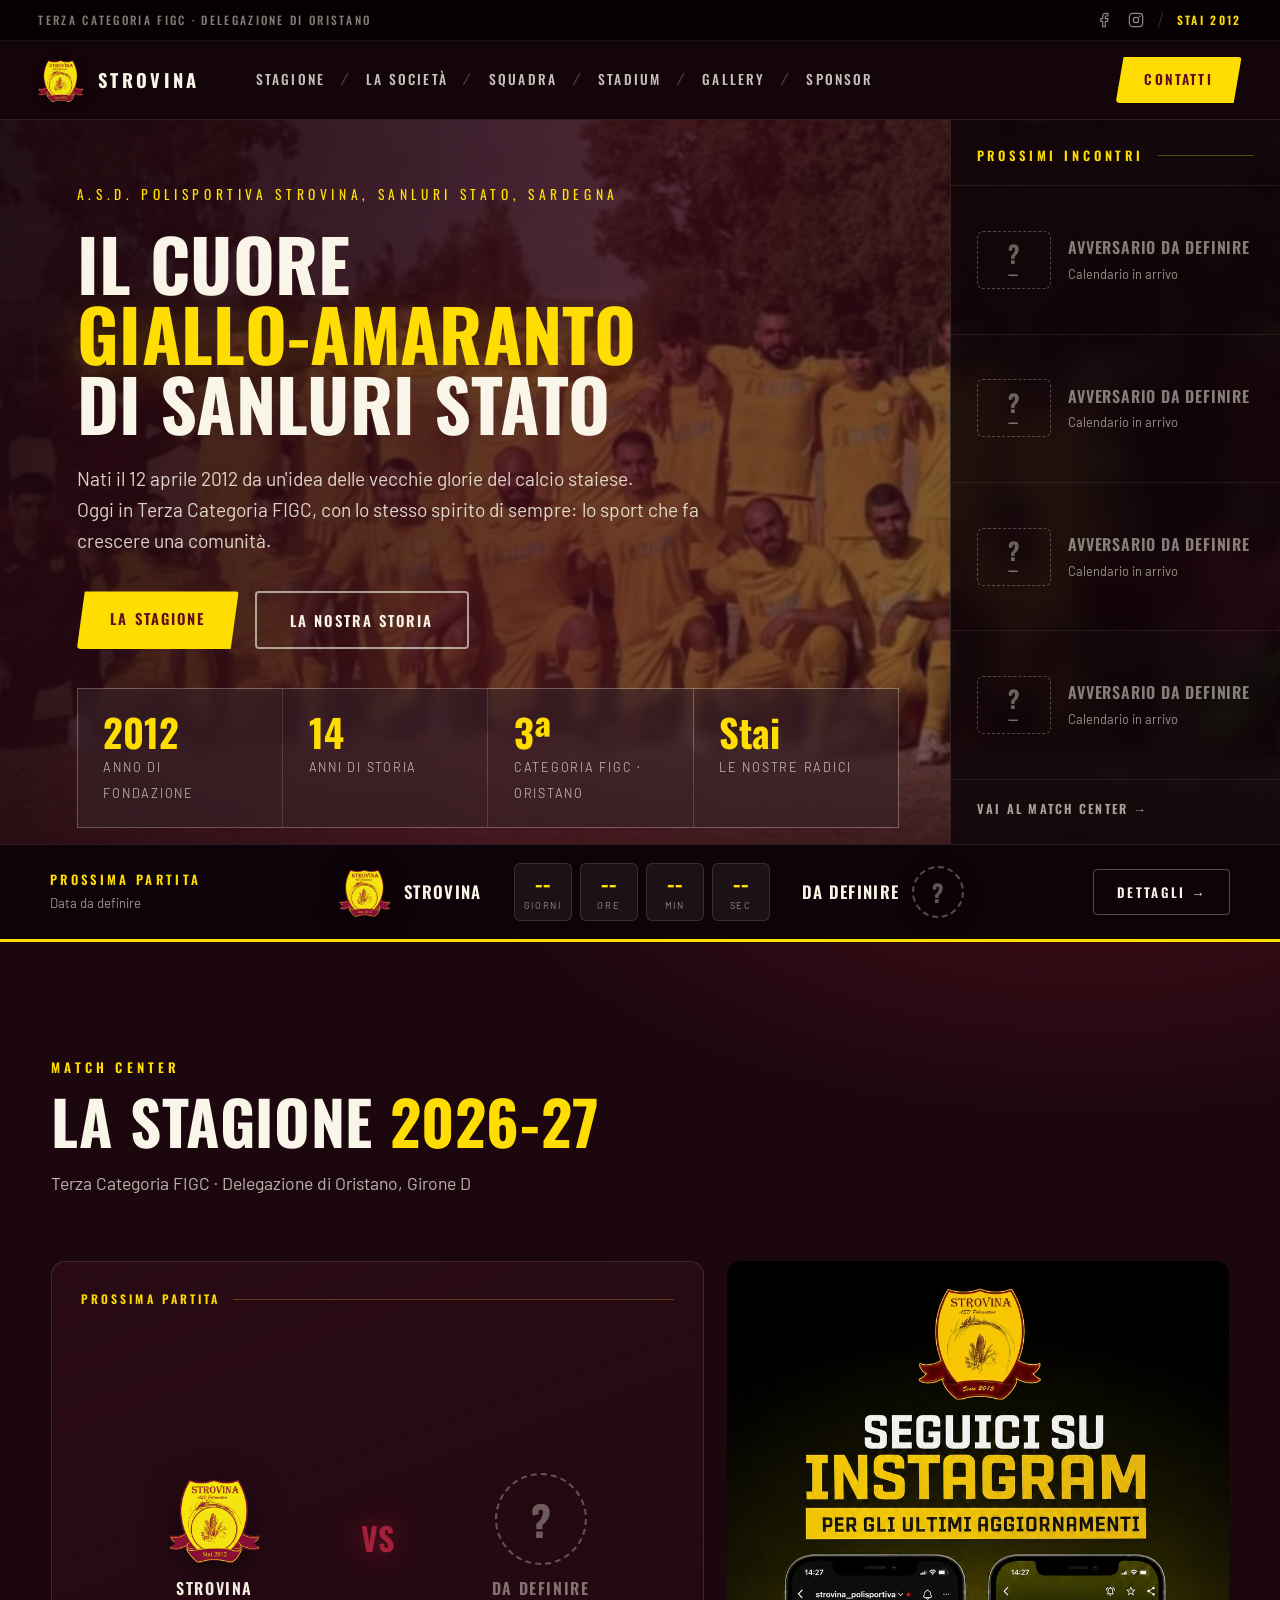
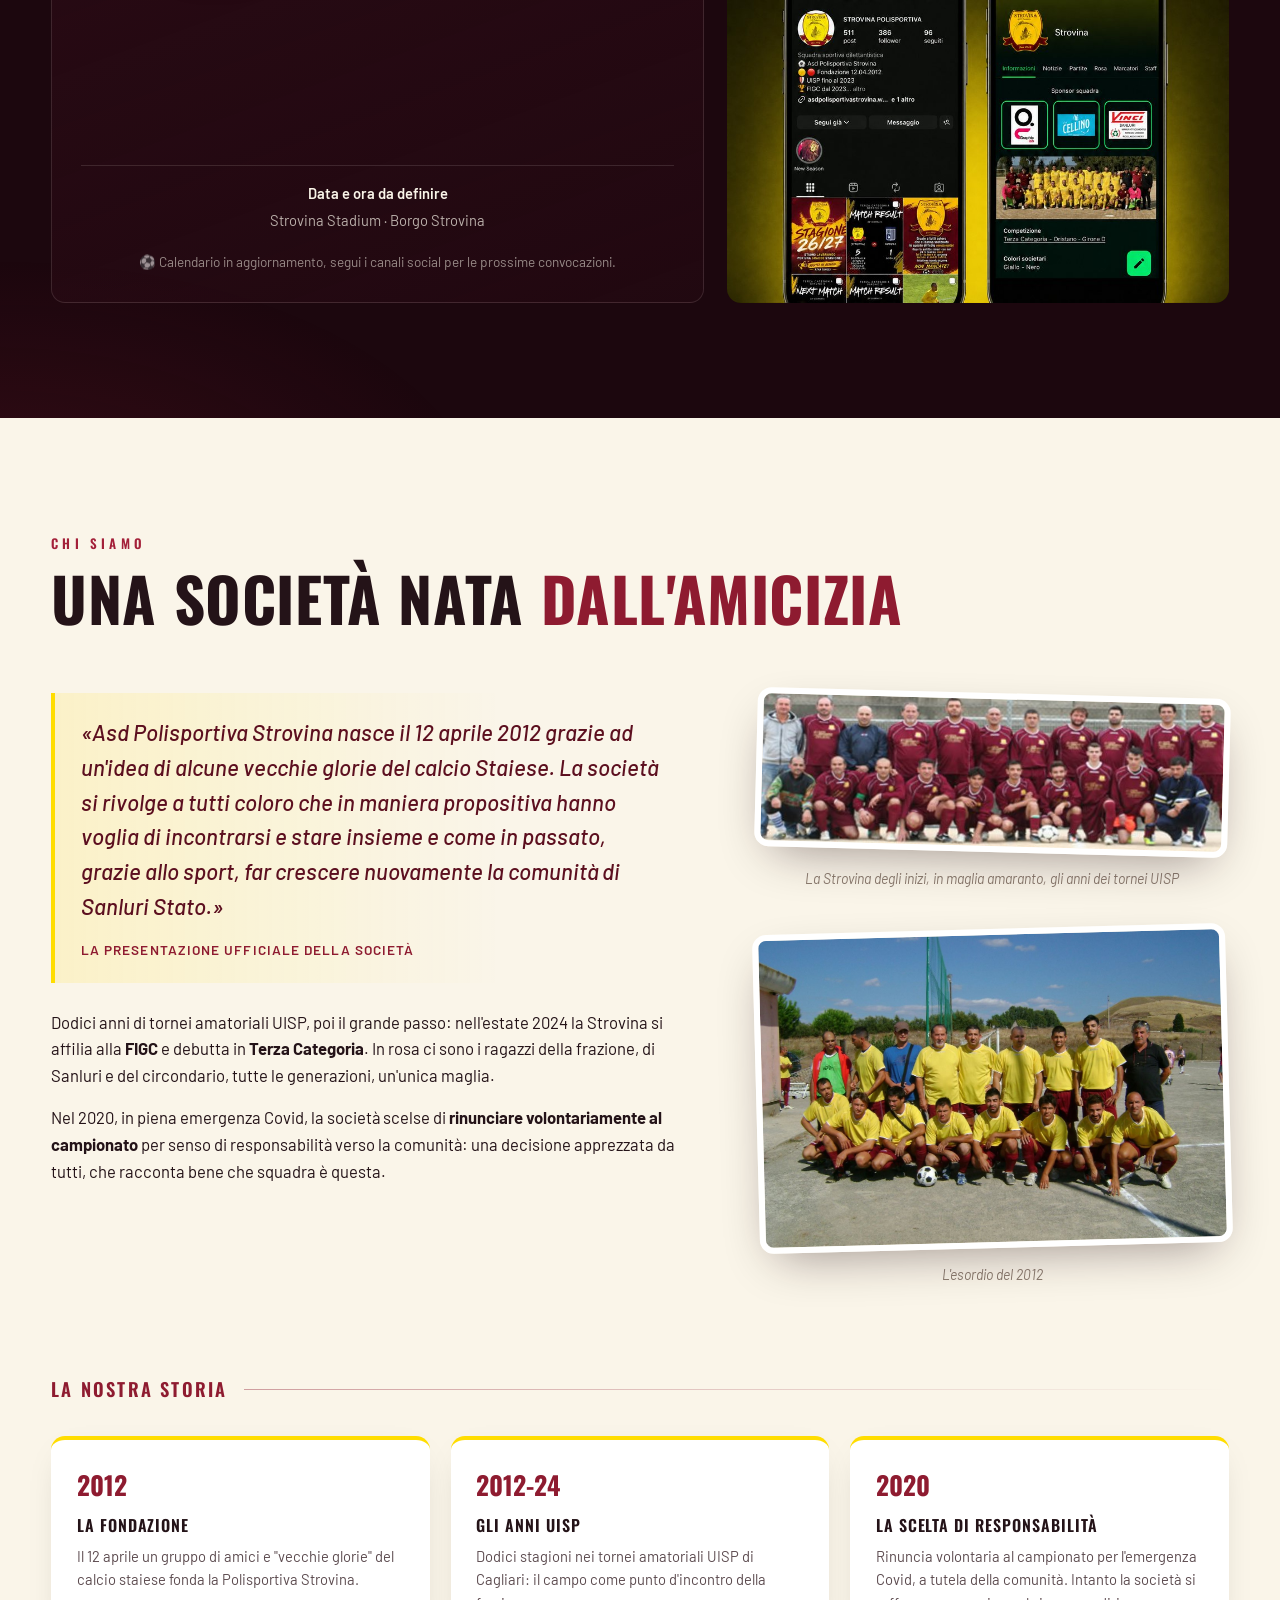
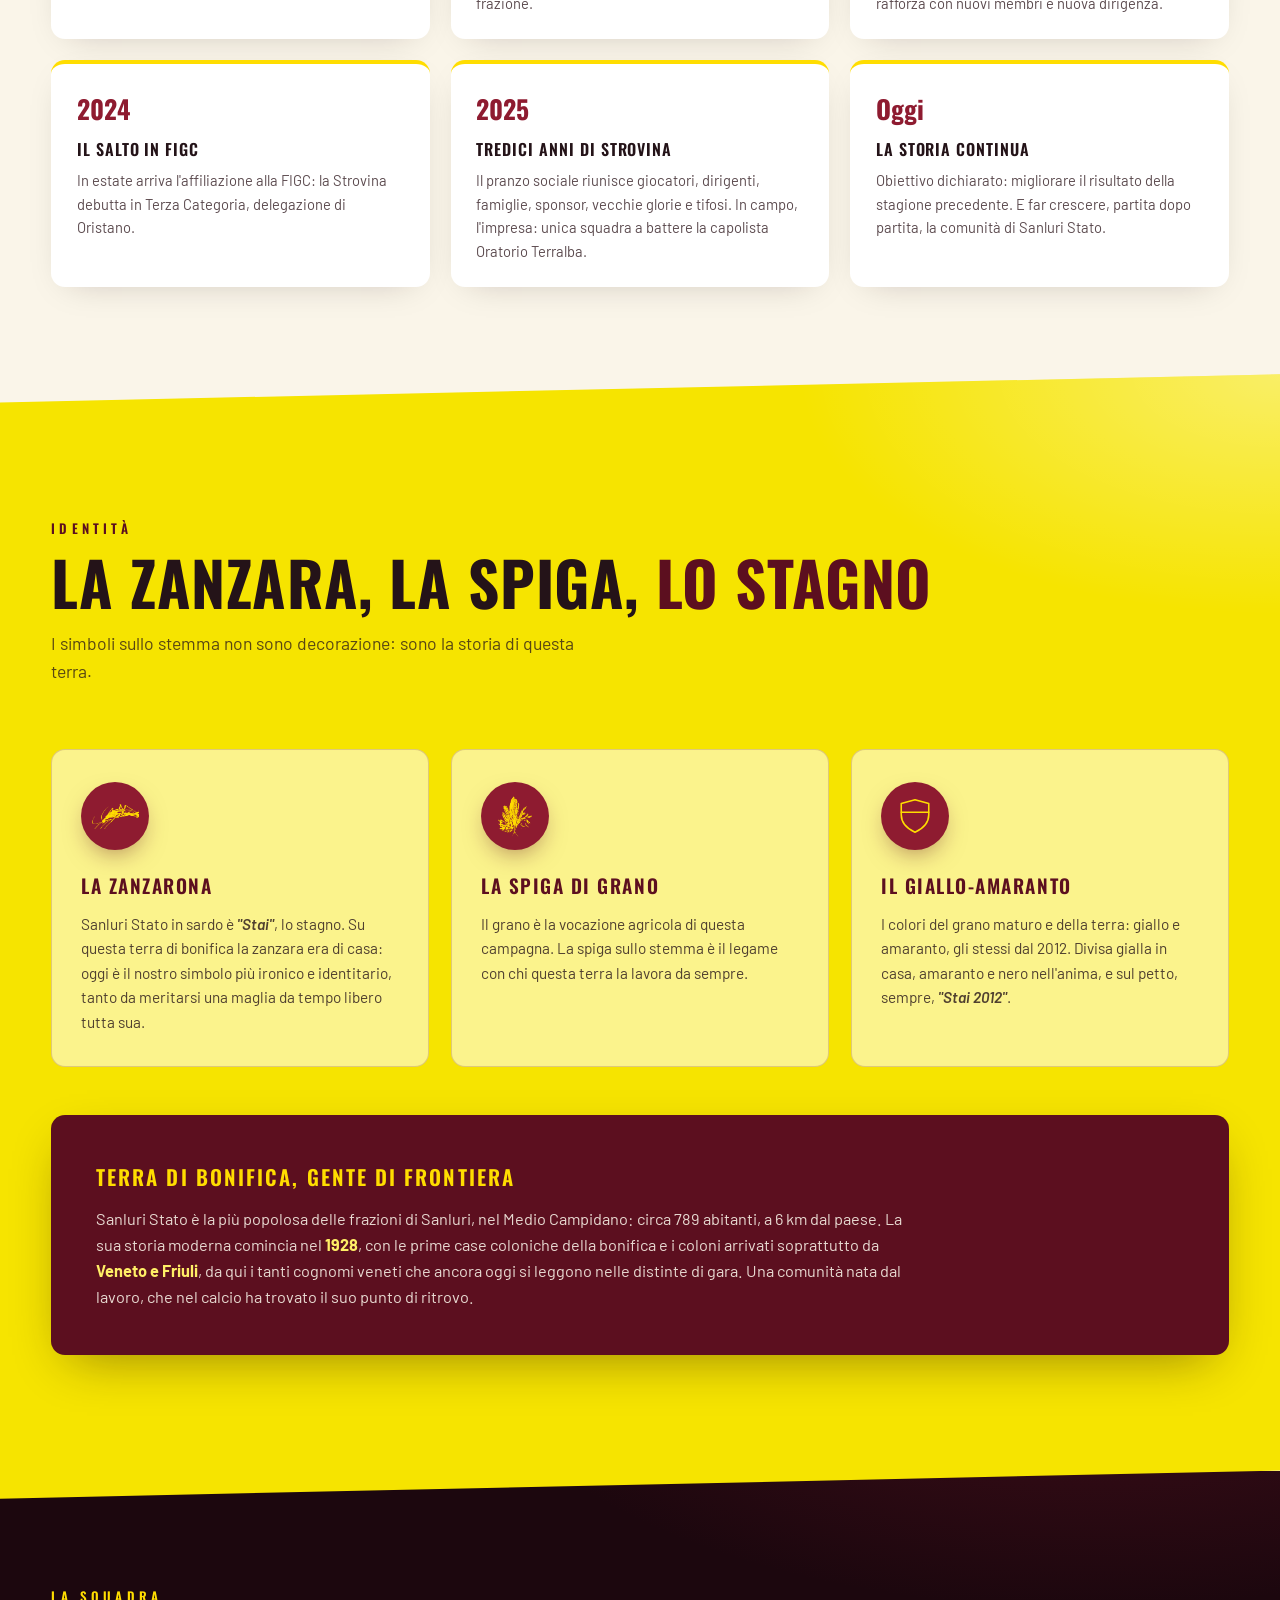
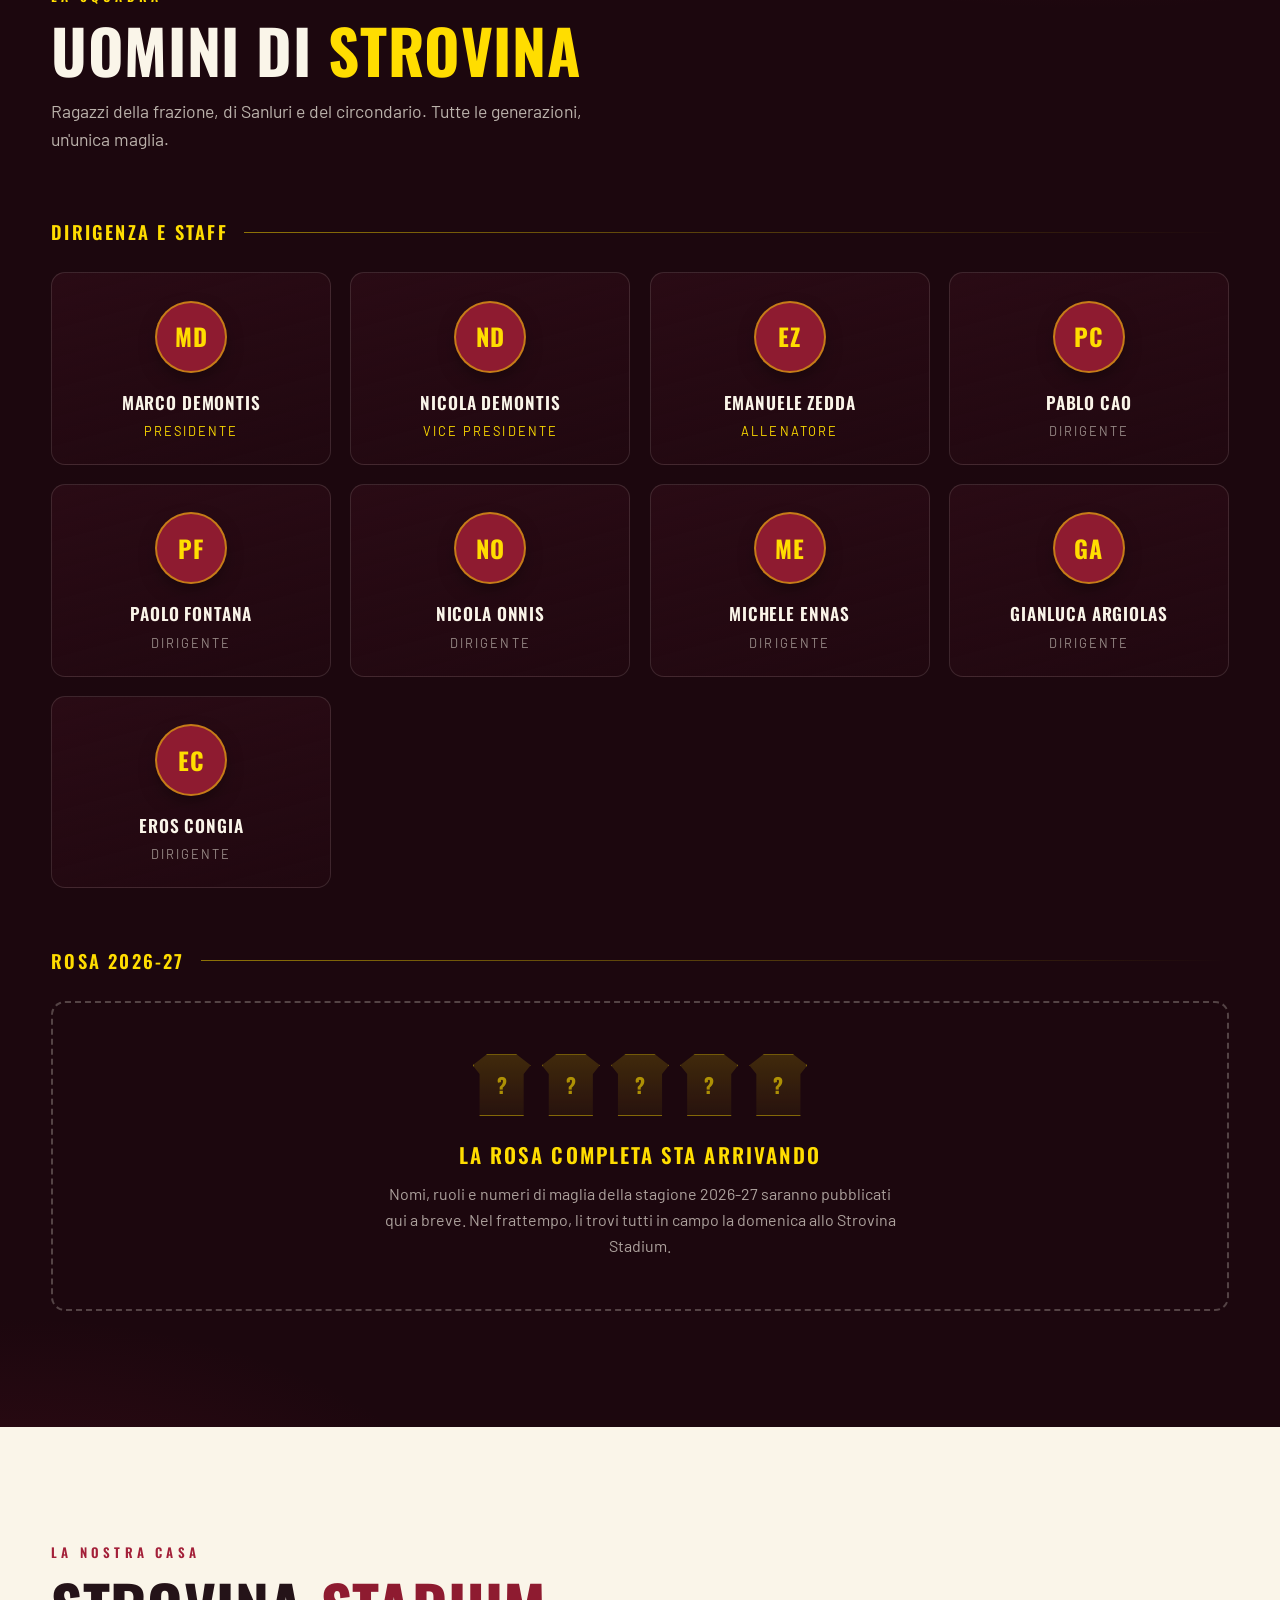
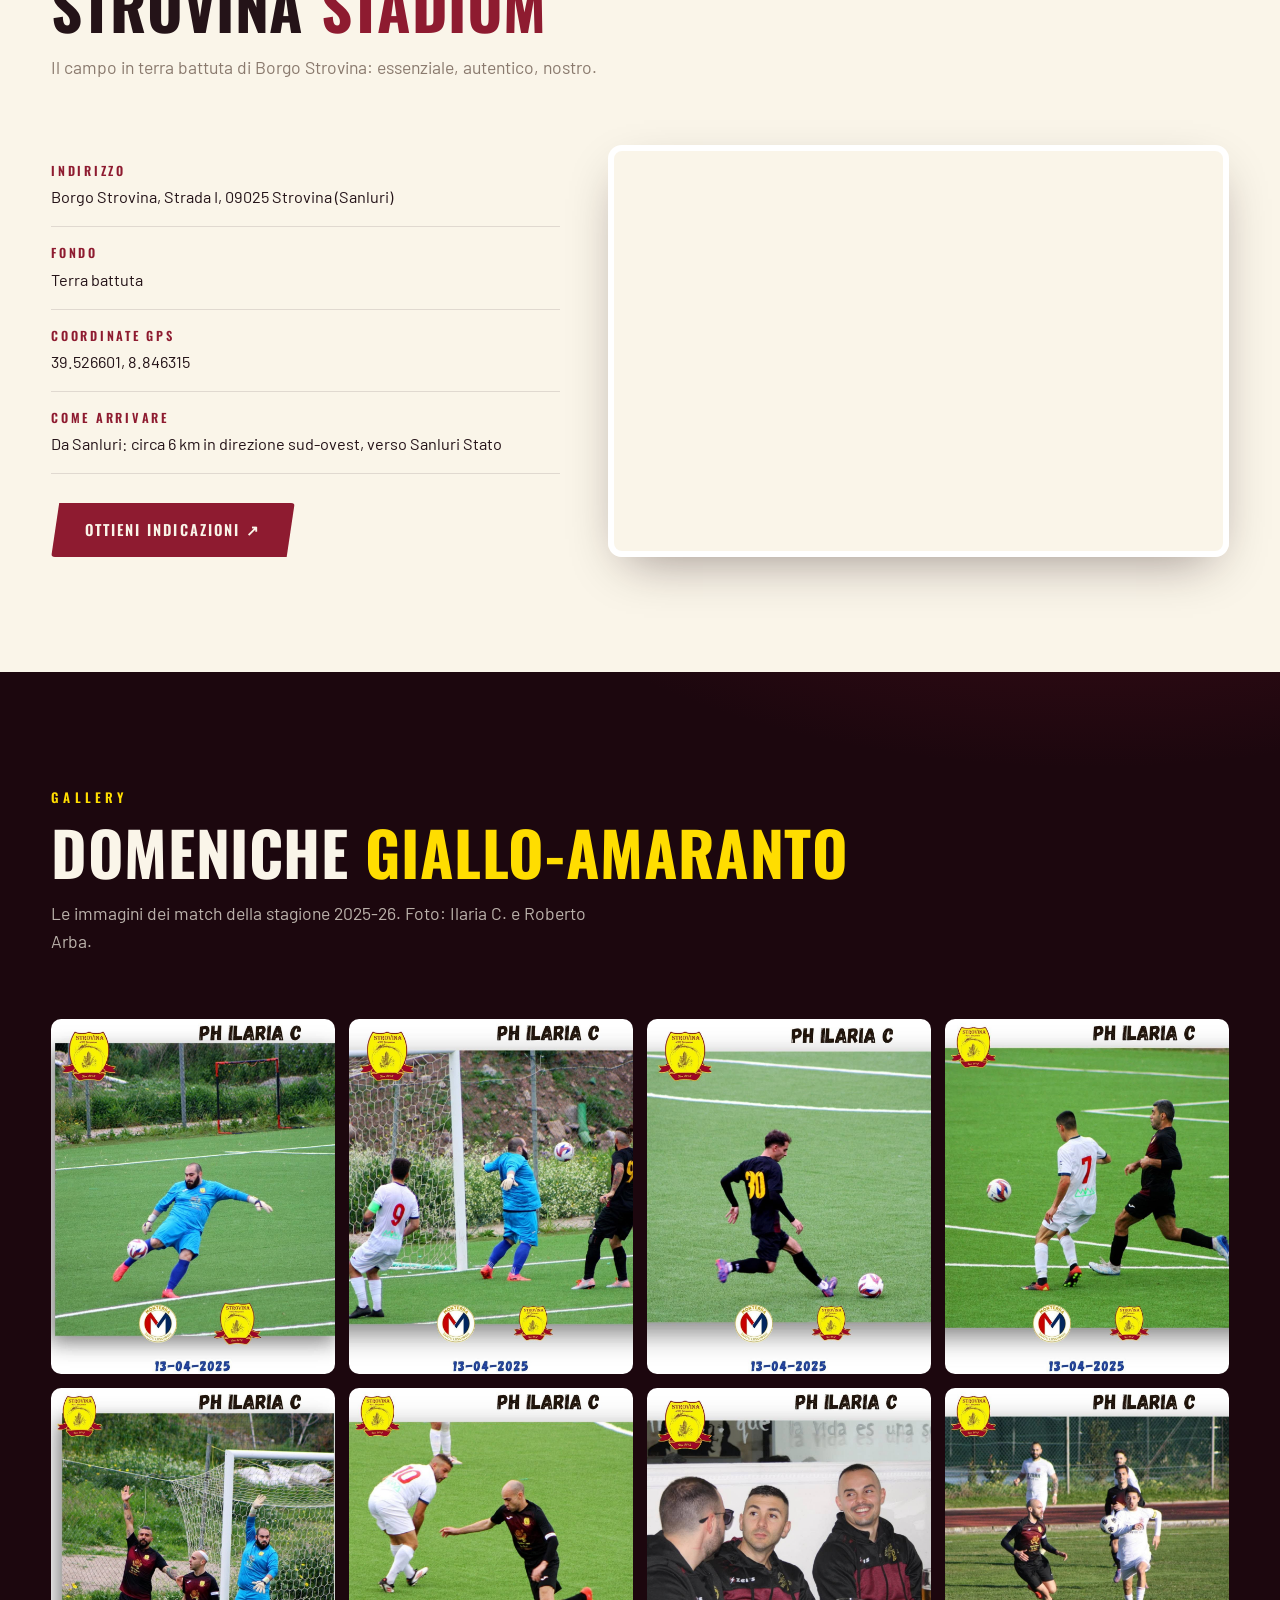
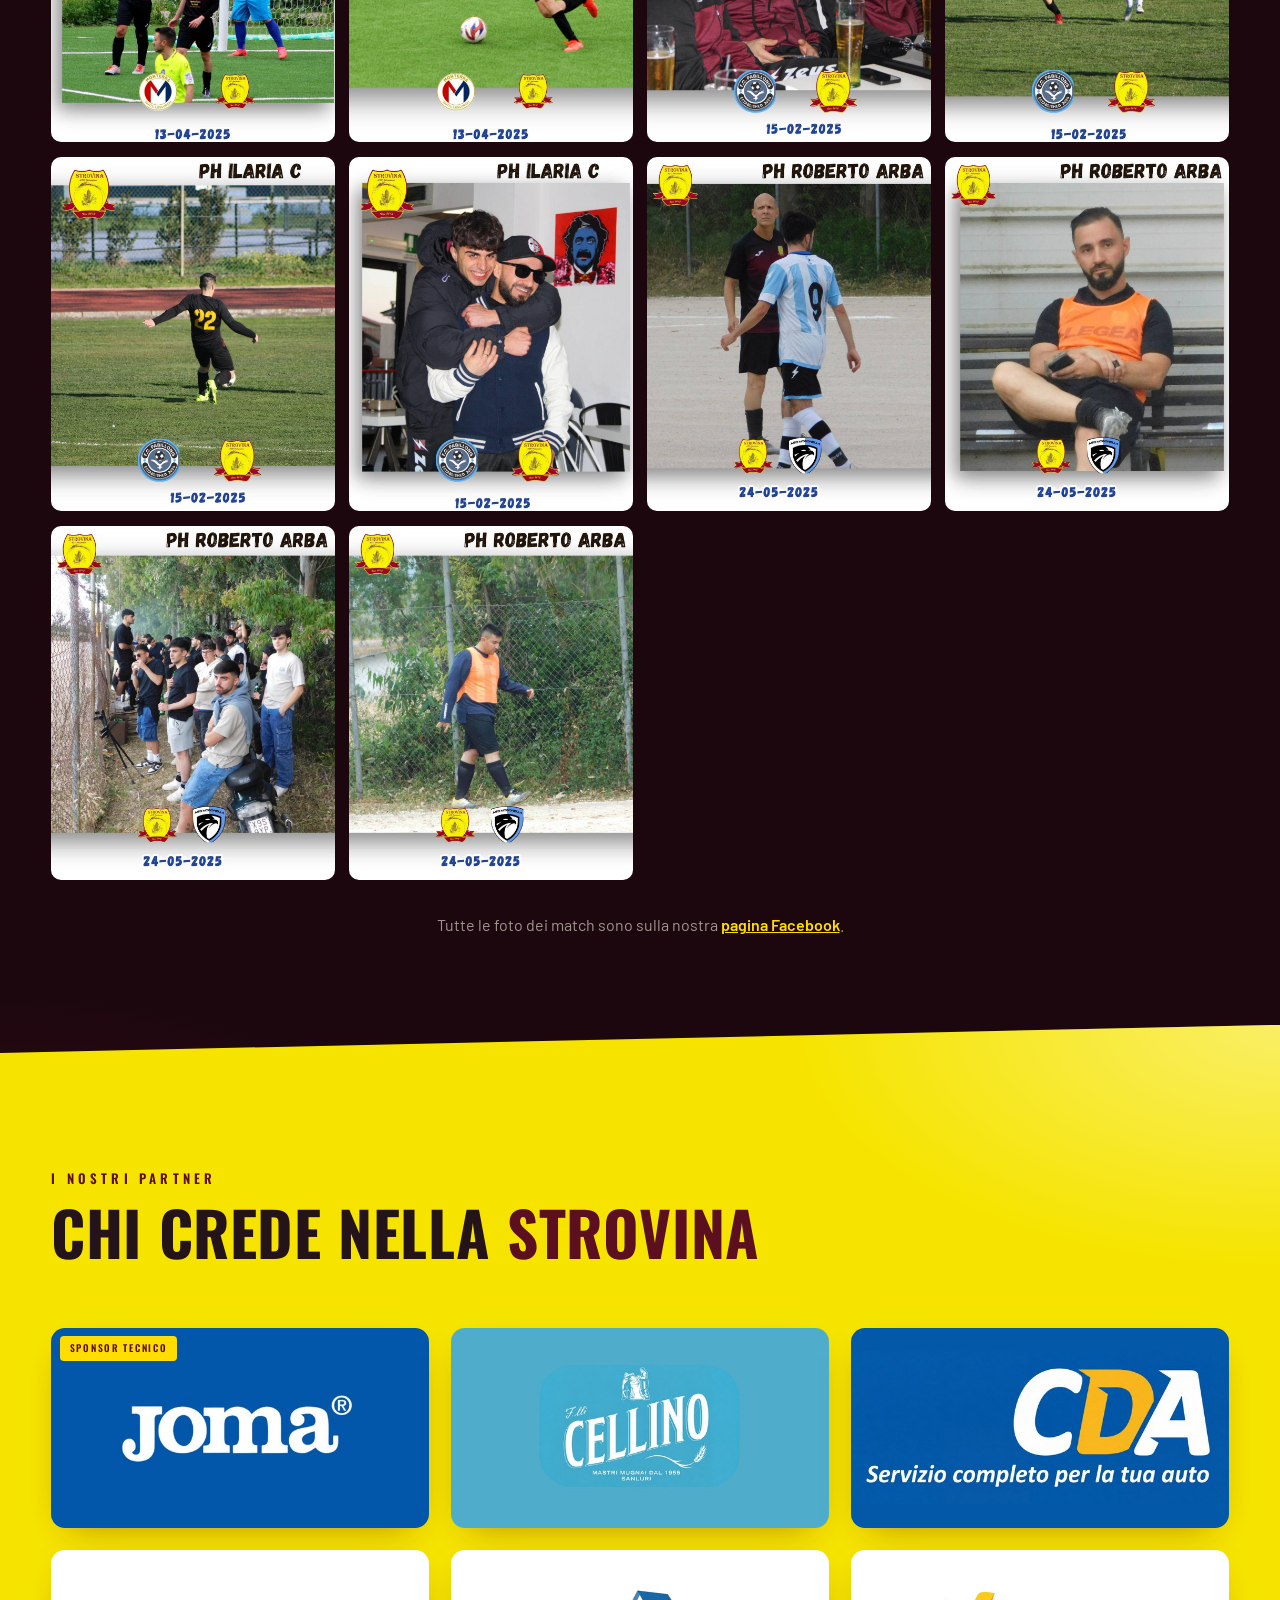
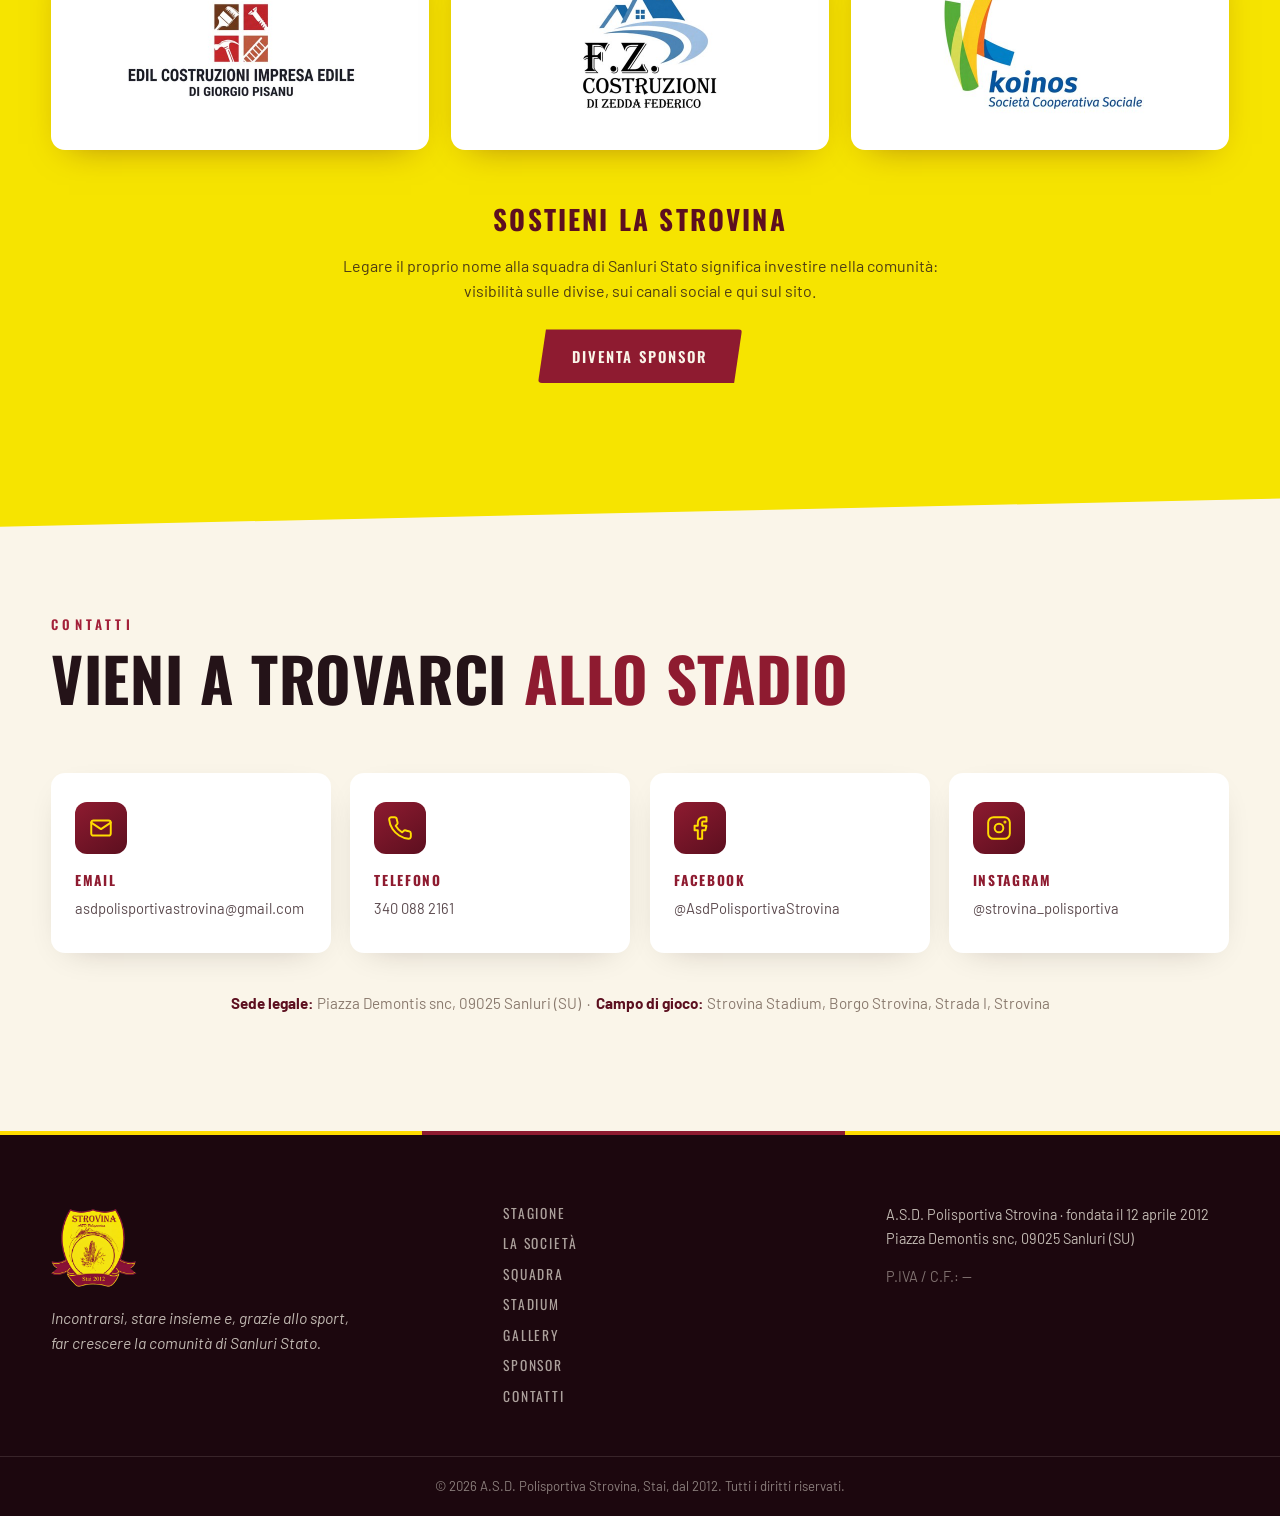
==== index.html @ d13c5e10 "Modulo di tesseramento, campo sportivo sulla mappa e hero retina Modulo di tesseramento (tesserament" ====
<!DOCTYPE html>
<html lang="it">
<head>
  <meta charset="UTF-8">
  <meta name="viewport" content="width=device-width, initial-scale=1.0">

  <!-- ══════════════ SEO ══════════════ -->
  <title>A.S.D. Polisportiva Strovina — Calcio a Sanluri Stato dal 2012 | Giallo-Amaranto</title>
  <meta name="description" content="Sito ufficiale della A.S.D. Polisportiva Strovina: squadra di calcio di Sanluri Stato (Sardegna), fondata nel 2012, in Terza Categoria FIGC. Partite allo Strovina Stadium, storia, squadra, gallery e contatti.">
  <meta name="author" content="A.S.D. Polisportiva Strovina">
  <meta name="robots" content="index, follow">
  <meta name="theme-color" content="#8E1B30">
  <!-- TODO: sostituire con il dominio definitivo quando registrato -->
  <link rel="canonical" href="https://strovina-sito.vercel.app/">

  <!-- Open Graph -->
  <meta property="og:type" content="website">
  <meta property="og:site_name" content="A.S.D. Polisportiva Strovina">
  <meta property="og:title" content="A.S.D. Polisportiva Strovina — Il cuore giallo-amaranto di Sanluri Stato">
  <meta property="og:description" content="Dal 2012 il calcio è il collante della comunità di Sanluri Stato. Terza Categoria FIGC, Strovina Stadium, la zanzarona e la spiga di grano: questa è la Strovina.">
  <meta property="og:image" content="https://strovina-sito.vercel.app/assets/img/squadra-2025-26.jpg">
  <meta property="og:locale" content="it_IT">

  <!-- Twitter Card -->
  <meta name="twitter:card" content="summary_large_image">
  <meta name="twitter:title" content="A.S.D. Polisportiva Strovina — Calcio a Sanluri Stato dal 2012">
  <meta name="twitter:description" content="Squadra di calcio di Sanluri Stato (Sardegna) in Terza Categoria FIGC. Fondata il 12 aprile 2012.">
  <meta name="twitter:image" content="https://strovina-sito.vercel.app/assets/img/squadra-2025-26.jpg">

  <!-- Favicon -->
  <link rel="icon" type="image/png" href="assets/img/favicon.png">
  <link rel="apple-touch-icon" href="assets/img/favicon.png">

  <!-- Fonts -->
  <link rel="preconnect" href="https://fonts.googleapis.com">
  <link rel="preconnect" href="https://fonts.gstatic.com" crossorigin>
  <link href="https://fonts.googleapis.com/css2?family=Oswald:wght@400;500;600;700&family=Barlow:ital,wght@0,400;0,500;0,600;0,700;1,400&display=swap" rel="stylesheet">

  <!-- Preload hero -->
  <link rel="preload" as="image" href="assets/img/squadra-2025-26.jpg" media="(max-width: 820px)">
  <link rel="preload" as="image" href="assets/img/squadra-2025-26@2x.jpg" media="(min-width: 821px)">

  <link rel="stylesheet" href="css/style.css">

  <!-- Structured data: SportsTeam -->
  <script type="application/ld+json">
  {
    "@context": "https://schema.org",
    "@type": "SportsTeam",
    "name": "A.S.D. Polisportiva Strovina",
    "alternateName": ["Polisportiva Strovina", "Strovina", "A.S.D. Strovina"],
    "sport": "Calcio",
    "foundingDate": "2012-04-12",
    "logo": "https://strovina-sito.vercel.app/assets/img/logo-web.png",
    "image": "https://strovina-sito.vercel.app/assets/img/squadra-2025-26.jpg",
    "url": "https://strovina-sito.vercel.app/",
    "email": "asdpolisportivastrovina@gmail.com",
    "telephone": "+393400882161",
    "address": {
      "@type": "PostalAddress",
      "streetAddress": "Piazza Demontis snc",
      "addressLocality": "Sanluri",
      "postalCode": "09025",
      "addressRegion": "Sardegna",
      "addressCountry": "IT"
    },
    "location": {
      "@type": "Place",
      "name": "Strovina Stadium",
      "address": {
        "@type": "PostalAddress",
        "streetAddress": "Borgo Strovina, Strada I",
        "addressLocality": "Strovina, Sanluri",
        "postalCode": "09025",
        "addressRegion": "Sardegna",
        "addressCountry": "IT"
      },
      "geo": {
        "@type": "GeoCoordinates",
        "latitude": 39.526601,
        "longitude": 8.846315
      }
    },
    "coach": {
      "@type": "Person",
      "name": "Emanuele Zedda"
    },
    "memberOf": {
      "@type": "SportsOrganization",
      "name": "FIGC — Terza Categoria, Delegazione di Oristano"
    },
    "sameAs": [
      "https://www.facebook.com/AsdPolisportivaStrovina",
      "https://www.instagram.com/strovina_polisportiva/",
      "https://www.tuttocampo.it"
    ]
  }
  </script>
</head>
<body>

  <!-- ══════════════ TOPBAR + HEADER ══════════════ -->
  <div class="topbar">
    <div class="topbar__inner">
      <span class="topbar__note">Terza Categoria FIGC · Delegazione di Oristano</span>
      <div class="topbar__right">
        <a href="https://www.facebook.com/AsdPolisportivaStrovina" target="_blank" rel="noopener" aria-label="Facebook">
          <svg viewBox="0 0 24 24" fill="none" stroke="currentColor" stroke-width="1.8" stroke-linecap="round" stroke-linejoin="round"><path d="M18 2h-3a5 5 0 0 0-5 5v3H7v4h3v8h4v-8h3l1-4h-4V7a1 1 0 0 1 1-1h3z"/></svg>
        </a>
        <a href="https://www.instagram.com/strovina_polisportiva/" target="_blank" rel="noopener" aria-label="Instagram">
          <svg viewBox="0 0 24 24" fill="none" stroke="currentColor" stroke-width="1.8" stroke-linecap="round" stroke-linejoin="round"><rect x="2" y="2" width="20" height="20" rx="5"/><circle cx="12" cy="12" r="4"/><circle cx="17.5" cy="6.5" r="0.5" fill="currentColor"/></svg>
        </a>
        <i class="topbar__sep" aria-hidden="true"></i>
        <span class="topbar__stai">Stai 2012</span>
      </div>
    </div>
  </div>

  <header class="header" id="header">
    <div class="header__inner">
      <a href="#top" class="header__brand" aria-label="Torna all'inizio — A.S.D. Polisportiva Strovina">
        <img src="assets/img/logo-web.png" alt="Stemma A.S.D. Polisportiva Strovina" class="header__crest" width="42" height="42">
        <span class="header__name"><strong>STROVINA</strong></span>
      </a>

      <nav class="nav" id="nav" aria-label="Navigazione principale">
        <a href="#stagione" class="nav__link">Stagione</a>
        <a href="#societa" class="nav__link">La Società</a>
        <a href="#squadra" class="nav__link">Squadra</a>
        <a href="#stadium" class="nav__link">Stadium</a>
        <a href="#gallery" class="nav__link">Gallery</a>
        <a href="#sponsor" class="nav__link">Sponsor</a>
        <a href="#contatti" class="nav__link nav__link--cta">Contatti</a>
      </nav>

      <button class="burger" id="burger" aria-label="Apri il menu" aria-expanded="false" aria-controls="nav">
        <span></span><span></span><span></span>
      </button>
    </div>
  </header>

  <main id="top">

    <!-- ══════════════ HERO ══════════════ -->
    <section class="hero" id="hero">
      <div class="hero__bg" id="heroBg">
        <picture>
          <source media="(min-width: 821px)" srcset="assets/img/squadra-2025-26@2x.jpg">
          <img src="assets/img/squadra-2025-26.jpg" alt="La rosa della Polisportiva Strovina, stagione 2025-26, schierata per la foto di squadra" fetchpriority="high">
        </picture>
      </div>
      <div class="hero__overlay" aria-hidden="true"></div>

      <div class="hero__layout">
        <div class="hero__content">
          <p class="hero__kicker reveal">A.S.D. Polisportiva Strovina, Sanluri Stato, Sardegna</p>
          <h1 class="hero__title">
            <span class="hero__line reveal">Il cuore</span>
            <span class="hero__line hero__line--accent reveal">giallo-amaranto</span>
            <span class="hero__line reveal">di Sanluri Stato</span>
          </h1>
          <p class="hero__sub reveal">Nati il 12 aprile 2012 da un'idea delle vecchie glorie del calcio staiese.<br>
          Oggi in Terza Categoria FIGC, con lo stesso spirito di sempre: lo sport che fa crescere una comunità.</p>
          <div class="hero__actions reveal">
            <a href="#stagione" class="btn btn--giallo">La stagione</a>
            <a href="#societa" class="btn btn--ghost">La nostra storia</a>
          </div>

          <div class="hero__stats reveal">
            <div class="stat">
              <span class="stat__num" data-count="2012">2012</span>
              <span class="stat__label">Anno di fondazione</span>
            </div>
            <div class="stat">
              <span class="stat__num"><span data-count="14">0</span></span>
              <span class="stat__label">Anni di storia</span>
            </div>
            <div class="stat">
              <span class="stat__num">3ª</span>
              <span class="stat__label">Categoria FIGC · Oristano</span>
            </div>
            <div class="stat">
              <span class="stat__num">Stai</span>
              <span class="stat__label">Le nostre radici</span>
            </div>
          </div>
        </div>

        <!-- Rail laterale prossimi incontri (dati in js/main.js → PROSSIME_PARTITE) -->
        <aside class="hero-rail" aria-label="Prossimi incontri">
          <h2 class="hero-rail__title">Prossimi incontri</h2>
          <div class="hero-rail__list" id="nextList"></div>
          <a class="hero-rail__more" href="#stagione">Vai al match center →</a>
        </aside>
      </div>

      <!-- Barra prossima partita con countdown (dati da PROSSIME_PARTITE in js/main.js).
           Sta dentro l'hero perche' su mobile viene riordinata sopra i prossimi incontri. -->
      <div class="matchbar" role="region" aria-label="Prossima partita">
      <div class="matchbar__inner">
        <div class="matchbar__label">
          <strong>Prossima partita</strong>
          <span id="mbDate">Data da definire</span>
        </div>
        <div class="matchbar__match">
          <div class="matchbar__team">
            <img src="assets/img/logo-web.png" alt="Stemma Strovina" class="matchbar__crest">
            <span class="matchbar__name">Strovina</span>
          </div>
          <div class="matchbar__count" aria-label="Conto alla rovescia">
            <div class="count-cell"><b id="cdG">--</b><i>Giorni</i></div>
            <div class="count-cell"><b id="cdH">--</b><i>Ore</i></div>
            <div class="count-cell"><b id="cdM">--</b><i>Min</i></div>
            <div class="count-cell"><b id="cdS">--</b><i>Sec</i></div>
          </div>
          <!-- separatore visibile solo su mobile, dove il countdown va a capo -->
          <span class="matchbar__vs" aria-hidden="true">VS</span>
          <div class="matchbar__team matchbar__team--away">
            <span class="matchbar__crest matchbar__crest--tbd" aria-hidden="true">?</span>
            <span class="matchbar__name" id="mbOpp">Da definire</span>
          </div>
        </div>
        <a href="#stagione" class="matchbar__cta">Dettagli →</a>
        </div>
      </div>
    </section>

    <!-- ══════════════ STAGIONE / MATCH CENTER ══════════════ -->
    <section class="section section--dark" id="stagione">
      <div class="container">
        <header class="section__head reveal">
          <p class="section__kicker">Match center</p>
          <h2 class="section__title">La stagione <em>2026-27</em></h2>
          <p class="section__intro">Terza Categoria FIGC · Delegazione di Oristano, Girone D</p>
        </header>

        <div class="match-grid">
          <!-- Prossima partita (placeholder: calendario da caricare) -->
          <article class="match-card match-card--next reveal">
            <div class="match-card__tag">Prossima partita</div>
            <div class="match-card__teams">
              <div class="match-team">
                <img src="assets/img/logo-web.png" alt="Stemma Strovina" class="match-team__crest">
                <span class="match-team__name">Strovina</span>
              </div>
              <div class="match-card__vs">
                <span>VS</span>
              </div>
              <div class="match-team">
                <span class="match-team__crest match-team__crest--tbd" aria-hidden="true">?</span>
                <span class="match-team__name match-team__name--tbd">Da definire</span>
              </div>
            </div>
            <div class="match-card__meta">
              <span class="match-card__date">Data e ora da definire</span>
              <span class="match-card__venue">Strovina Stadium · Borgo Strovina</span>
            </div>
            <p class="match-card__note">⚽ Calendario in aggiornamento, segui i canali social per le prossime convocazioni.</p>
          </article>

          <a class="match-media reveal"
             href="https://www.instagram.com/strovina_polisportiva/"
             target="_blank" rel="noopener"
             aria-label="Seguici su Instagram per gli ultimi aggiornamenti">
            <img src="assets/img/seguici-instagram.jpg" alt="Seguici su Instagram per gli ultimi aggiornamenti — profilo della Polisportiva Strovina" loading="lazy">
          </a>
        </div>
      </div>
    </section>

    <!-- ══════════════ LA SOCIETÀ ══════════════ -->
    <section class="section section--cream" id="societa">
      <div class="container">
        <header class="section__head reveal">
          <p class="section__kicker">Chi siamo</p>
          <h2 class="section__title">Una società nata <em>dall'amicizia</em></h2>
        </header>

        <div class="societa-grid">
          <div class="societa-text reveal">
            <blockquote class="quote">
              «Asd Polisportiva Strovina nasce il 12 aprile 2012 grazie ad un'idea di alcune vecchie glorie del calcio Staiese. La società si rivolge a tutti coloro che in maniera propositiva hanno voglia di incontrarsi e stare insieme e come in passato, grazie allo sport, far crescere nuovamente la comunità di Sanluri Stato.»
              <cite>La presentazione ufficiale della società</cite>
            </blockquote>
            <p>Dodici anni di tornei amatoriali UISP, poi il grande passo: nell'estate 2024 la Strovina si affilia alla <strong>FIGC</strong> e debutta in <strong>Terza Categoria</strong>. In rosa ci sono i ragazzi della frazione, di Sanluri e del circondario, tutte le generazioni, un'unica maglia.</p>
            <p>Nel 2020, in piena emergenza Covid, la società scelse di <strong>rinunciare volontariamente al campionato</strong> per senso di responsabilità verso la comunità: una decisione apprezzata da tutti, che racconta bene che squadra è questa.</p>
          </div>

          <div class="societa-photos">
            <figure class="societa-photo reveal">
              <img src="assets/img/strovina-storica.jpg" alt="Formazione storica della Polisportiva Strovina in maglia amaranto, negli anni dei tornei UISP" loading="lazy">
              <figcaption>La Strovina degli inizi, in maglia amaranto, gli anni dei tornei UISP</figcaption>
            </figure>
            <figure class="societa-photo societa-photo--alt reveal">
              <img src="assets/img/esordio-2012.jpg" alt="L'esordio della Polisportiva Strovina nel 2012: la squadra in maglia giallo-amaranto schierata sul campo in terra battuta" loading="lazy">
              <figcaption>L'esordio del 2012</figcaption>
            </figure>
          </div>
        </div>

        <!-- Timeline -->
        <div class="timeline">
          <h3 class="timeline__title reveal">La nostra storia</h3>
          <ol class="timeline__list">
            <li class="timeline__item reveal">
              <span class="timeline__year">2012</span>
              <div class="timeline__body">
                <h4>La fondazione</h4>
                <p>Il 12 aprile un gruppo di amici e "vecchie glorie" del calcio staiese fonda la Polisportiva Strovina.</p>
              </div>
            </li>
            <li class="timeline__item reveal">
              <span class="timeline__year">2012-24</span>
              <div class="timeline__body">
                <h4>Gli anni UISP</h4>
                <p>Dodici stagioni nei tornei amatoriali UISP di Cagliari: il campo come punto d'incontro della frazione.</p>
              </div>
            </li>
            <li class="timeline__item reveal">
              <span class="timeline__year">2020</span>
              <div class="timeline__body">
                <h4>La scelta di responsabilità</h4>
                <p>Rinuncia volontaria al campionato per l'emergenza Covid, a tutela della comunità. Intanto la società si rafforza con nuovi membri e nuova dirigenza.</p>
              </div>
            </li>
            <li class="timeline__item reveal">
              <span class="timeline__year">2024</span>
              <div class="timeline__body">
                <h4>Il salto in FIGC</h4>
                <p>In estate arriva l'affiliazione alla FIGC: la Strovina debutta in Terza Categoria, delegazione di Oristano.</p>
              </div>
            </li>
            <li class="timeline__item reveal">
              <span class="timeline__year">2025</span>
              <div class="timeline__body">
                <h4>Tredici anni di Strovina</h4>
                <p>Il pranzo sociale riunisce giocatori, dirigenti, famiglie, sponsor, vecchie glorie e tifosi. In campo, l'impresa: unica squadra a battere la capolista Oratorio Terralba.</p>
              </div>
            </li>
            <li class="timeline__item reveal">
              <span class="timeline__year">Oggi</span>
              <div class="timeline__body">
                <h4>La storia continua</h4>
                <p>Obiettivo dichiarato: migliorare il risultato della stagione precedente. E far crescere, partita dopo partita, la comunità di Sanluri Stato.</p>
              </div>
            </li>
          </ol>
        </div>
      </div>
    </section>

    <!-- ══════════════ SIMBOLI / TERRITORIO ══════════════ -->
    <section class="section section--giallo" id="simboli">
      <div class="container">
        <header class="section__head reveal">
          <p class="section__kicker">Identità</p>
          <h2 class="section__title">La zanzara, la spiga, <em>lo stagno</em></h2>
          <p class="section__intro">I simboli sullo stemma non sono decorazione: sono la storia di questa terra.</p>
        </header>

        <div class="simboli-grid">
          <article class="simbolo-card reveal">
            <div class="simbolo-card__icon simbolo-card__icon--art simbolo-card__icon--zanzara" aria-hidden="true"></div>
            <h3>La Zanzarona</h3>
            <p>Sanluri Stato in sardo è <em>"Stai"</em>, lo stagno. Su questa terra di bonifica la zanzara era di casa: oggi è il nostro simbolo più ironico e identitario, tanto da meritarsi una maglia da tempo libero tutta sua.</p>
          </article>

          <article class="simbolo-card reveal">
            <div class="simbolo-card__icon simbolo-card__icon--art simbolo-card__icon--spiga" aria-hidden="true"></div>
            <h3>La Spiga di Grano</h3>
            <p>Il grano è la vocazione agricola di questa campagna. La spiga sullo stemma è il legame con chi questa terra la lavora da sempre.</p>
          </article>

          <article class="simbolo-card reveal">
            <div class="simbolo-card__icon" aria-hidden="true">
              <svg viewBox="0 0 64 64" fill="none" stroke="currentColor" stroke-width="2.5" stroke-linecap="round" stroke-linejoin="round">
                <path d="M32 6 L54 12 V30 Q54 48 32 58 Q10 48 10 30 V12 Z"/>
                <path d="M10 26 H54" />
              </svg>
            </div>
            <h3>Il Giallo-Amaranto</h3>
            <p>I colori del grano maturo e della terra: giallo e amaranto, gli stessi dal 2012. Divisa gialla in casa, amaranto e nero nell'anima, e sul petto, sempre, <em>"Stai 2012"</em>.</p>
          </article>
        </div>

        <div class="territorio reveal">
          <h3>Terra di bonifica, gente di frontiera</h3>
          <p>Sanluri Stato è la più popolosa delle frazioni di Sanluri, nel Medio Campidano: circa 789 abitanti, a 6 km dal paese. La sua storia moderna comincia nel <strong>1928</strong>, con le prime case coloniche della bonifica e i coloni arrivati soprattutto da <strong>Veneto e Friuli</strong>, da qui i tanti cognomi veneti che ancora oggi si leggono nelle distinte di gara. Una comunità nata dal lavoro, che nel calcio ha trovato il suo punto di ritrovo.</p>
        </div>
      </div>
    </section>

    <!-- ══════════════ SQUADRA ══════════════ -->
    <section class="section section--dark" id="squadra">
      <div class="container">
        <header class="section__head reveal">
          <p class="section__kicker">La squadra</p>
          <h2 class="section__title">Uomini di <em>Strovina</em></h2>
          <p class="section__intro">Ragazzi della frazione, di Sanluri e del circondario. Tutte le generazioni, un'unica maglia.</p>
        </header>

        <h3 class="subsection-title reveal">Dirigenza e staff</h3>
        <div class="staff-grid">
          <article class="staff-card reveal">
            <span class="staff-card__monogram" aria-hidden="true">MD</span>
            <h4 class="staff-card__name">Marco Demontis</h4>
            <p class="staff-card__role staff-card__role--top">Presidente</p>
          </article>
          <article class="staff-card reveal">
            <span class="staff-card__monogram" aria-hidden="true">ND</span>
            <h4 class="staff-card__name">Nicola Demontis</h4>
            <p class="staff-card__role staff-card__role--top">Vice Presidente</p>
          </article>
          <article class="staff-card reveal">
            <span class="staff-card__monogram" aria-hidden="true">EZ</span>
            <h4 class="staff-card__name">Emanuele Zedda</h4>
            <p class="staff-card__role staff-card__role--top">Allenatore</p>
          </article>
          <article class="staff-card reveal">
            <span class="staff-card__monogram" aria-hidden="true">PC</span>
            <h4 class="staff-card__name">Pablo Cao</h4>
            <p class="staff-card__role">Dirigente</p>
          </article>
          <article class="staff-card reveal">
            <span class="staff-card__monogram" aria-hidden="true">PF</span>
            <h4 class="staff-card__name">Paolo Fontana</h4>
            <p class="staff-card__role">Dirigente</p>
          </article>
          <article class="staff-card reveal">
            <span class="staff-card__monogram" aria-hidden="true">NO</span>
            <h4 class="staff-card__name">Nicola Onnis</h4>
            <p class="staff-card__role">Dirigente</p>
          </article>
          <article class="staff-card reveal">
            <span class="staff-card__monogram" aria-hidden="true">ME</span>
            <h4 class="staff-card__name">Michele Ennas</h4>
            <p class="staff-card__role">Dirigente</p>
          </article>
          <article class="staff-card reveal">
            <span class="staff-card__monogram" aria-hidden="true">GA</span>
            <h4 class="staff-card__name">Gianluca Argiolas</h4>
            <p class="staff-card__role">Dirigente</p>
          </article>
          <article class="staff-card reveal">
            <span class="staff-card__monogram" aria-hidden="true">EC</span>
            <h4 class="staff-card__name">Eros Congia</h4>
            <p class="staff-card__role">Dirigente</p>
          </article>
        </div>

        <h3 class="subsection-title reveal">Rosa 2026-27</h3>
        <!-- TODO: sostituire i placeholder con la rosa ufficiale (nome, ruolo, numero) appena disponibile -->
        <div class="rosa-placeholder reveal">
          <div class="rosa-placeholder__shirts" aria-hidden="true">
            <span class="shirt">?</span><span class="shirt">?</span><span class="shirt">?</span><span class="shirt">?</span><span class="shirt">?</span>
          </div>
          <h4>La rosa completa sta arrivando</h4>
          <p>Nomi, ruoli e numeri di maglia della stagione 2026-27 saranno pubblicati qui a breve. Nel frattempo, li trovi tutti in campo la domenica allo Strovina Stadium.</p>
        </div>
      </div>
    </section>

    <!-- ══════════════ STROVINA STADIUM ══════════════ -->
    <section class="section section--cream" id="stadium">
      <div class="container">
        <header class="section__head reveal">
          <p class="section__kicker">La nostra casa</p>
          <h2 class="section__title">Strovina <em>Stadium</em></h2>
          <p class="section__intro">Il campo in terra battuta di Borgo Strovina: essenziale, autentico, nostro.</p>
        </header>

        <div class="stadium-grid">
          <div class="stadium-info reveal">
            <ul class="stadium-facts">
              <li>
                <strong>Indirizzo</strong>
                <span>Borgo Strovina, Strada I, 09025 Strovina (Sanluri)</span>
              </li>
              <li>
                <strong>Fondo</strong>
                <span>Terra battuta</span>
              </li>
              <li>
                <strong>Coordinate GPS</strong>
                <span>39.526601, 8.846315</span>
              </li>
              <li>
                <strong>Come arrivare</strong>
                <span>Da Sanluri: circa 6 km in direzione sud-ovest, verso Sanluri Stato</span>
              </li>
            </ul>
            <a class="btn btn--amaranto" href="https://www.google.com/maps/dir/?api=1&destination=39.526601,8.846315" target="_blank" rel="noopener">Ottieni indicazioni ↗</a>
          </div>

          <div class="stadium-map reveal">
            <iframe
              title="Mappa dello Strovina Stadium — Borgo Strovina, Sanluri"
              src="https://maps.google.com/maps?q=39.526601,8.846315&z=16&output=embed"
              loading="lazy"
              allowfullscreen
              referrerpolicy="no-referrer-when-downgrade"></iframe>
          </div>
        </div>
      </div>
    </section>

    <!-- ══════════════ GALLERY ══════════════ -->
    <section class="section section--dark" id="gallery">
      <div class="container">
        <header class="section__head reveal">
          <p class="section__kicker">Gallery</p>
          <h2 class="section__title">Domeniche <em>giallo-amaranto</em></h2>
          <p class="section__intro">Le immagini dei match della stagione 2025-26. Foto: Ilaria C. e Roberto Arba.</p>
        </header>

        <div class="gallery-grid" id="galleryGrid">
          <button class="gallery-item reveal" data-full="assets/img/gallery/gallery-01.jpg"><img src="assets/img/gallery/gallery-01.jpg" alt="Il portiere della Strovina rinvia al volo durante il match con il Monterra" loading="lazy"></button>
          <button class="gallery-item reveal" data-full="assets/img/gallery/gallery-02.jpg"><img src="assets/img/gallery/gallery-02.jpg" alt="Parata e rilancio del portiere della Strovina contro il Monterra" loading="lazy"></button>
          <button class="gallery-item reveal" data-full="assets/img/gallery/gallery-03.jpg"><img src="assets/img/gallery/gallery-03.jpg" alt="Il numero 30 della Strovina conduce palla in maglia nera da trasferta" loading="lazy"></button>
          <button class="gallery-item reveal" data-full="assets/img/gallery/gallery-04.jpg"><img src="assets/img/gallery/gallery-04.jpg" alt="Azione di gioco della Strovina nel match contro il Monterra" loading="lazy"></button>
          <button class="gallery-item reveal" data-full="assets/img/gallery/gallery-05.jpg"><img src="assets/img/gallery/gallery-05.jpg" alt="Azione di gioco della Strovina nel match contro il Monterra" loading="lazy"></button>
          <button class="gallery-item reveal" data-full="assets/img/gallery/gallery-06.jpg"><img src="assets/img/gallery/gallery-06.jpg" alt="Azione di gioco della Strovina nel match contro il Monterra" loading="lazy"></button>
          <button class="gallery-item reveal" data-full="assets/img/gallery/gallery-07.jpg"><img src="assets/img/gallery/gallery-07.jpg" alt="Il numero 22 della Strovina calcia in maglia nera contro il Pabillonis" loading="lazy"></button>
          <button class="gallery-item reveal" data-full="assets/img/gallery/gallery-08.jpg"><img src="assets/img/gallery/gallery-08.jpg" alt="Contrasto a centrocampo nel match Strovina-Pabillonis" loading="lazy"></button>
          <button class="gallery-item reveal" data-full="assets/img/gallery/gallery-09.jpg"><img src="assets/img/gallery/gallery-09.jpg" alt="Il terzo tempo: giocatori della Strovina insieme dopo la partita" loading="lazy"></button>
          <button class="gallery-item reveal" data-full="assets/img/gallery/gallery-10.jpg"><img src="assets/img/gallery/gallery-10.jpg" alt="Azione di gioco della Strovina nel match contro il Pabillonis" loading="lazy"></button>
          <button class="gallery-item reveal" data-full="assets/img/gallery/gallery-11.jpg"><img src="assets/img/gallery/gallery-11.jpg" alt="Giocatori in campo nel match Strovina-Mogorella sulla terra battuta" loading="lazy"></button>
          <button class="gallery-item reveal" data-full="assets/img/gallery/gallery-12.jpg"><img src="assets/img/gallery/gallery-12.jpg" alt="Azione di gioco della Strovina nel match contro il Mogorella" loading="lazy"></button>
          <button class="gallery-item reveal" data-full="assets/img/gallery/gallery-13.jpg"><img src="assets/img/gallery/gallery-13.jpg" alt="Azione di gioco della Strovina nel match contro il Mogorella" loading="lazy"></button>
          <button class="gallery-item reveal" data-full="assets/img/gallery/gallery-14.jpg"><img src="assets/img/gallery/gallery-14.jpg" alt="Azione di gioco della Strovina nel match contro il Mogorella" loading="lazy"></button>
        </div>

        <p class="gallery-more reveal">Tutte le foto dei match sono sulla nostra <a href="https://www.facebook.com/AsdPolisportivaStrovina" target="_blank" rel="noopener">pagina Facebook</a>.</p>
      </div>
    </section>

    <!-- ══════════════ SPONSOR ══════════════ -->
    <section class="section section--giallo section--sponsor" id="sponsor">
      <div class="container">
        <header class="section__head reveal">
          <p class="section__kicker">I nostri partner</p>
          <h2 class="section__title">Chi crede nella <em>Strovina</em></h2>
        </header>

        <div class="sponsor-grid">
          <article class="sponsor-card sponsor-card--logo sponsor-card--tile reveal" style="--brand: #0257AA">
            <span class="sponsor-card__badge">Sponsor tecnico</span>
            <img src="assets/img/sponsor/joma.jpg" alt="Joma, sponsor tecnico della A.S.D. Polisportiva Strovina" width="640" height="260" loading="lazy">
          </article>

          <!-- TODO: aggiungere i link ai siti degli sponsor, se disponibili -->
          <!-- loghi su fondo colorato: la card assume il colore del logo -->
          <article class="sponsor-card sponsor-card--logo sponsor-card--tile reveal" style="--brand: #4FADCB">
            <img src="assets/img/sponsor/cellino.jpg" alt="F.lli Cellino — Mastri mugnai dal 1955, Sanluri" width="640" height="260" loading="lazy">
          </article>
          <article class="sponsor-card sponsor-card--logo sponsor-card--tile reveal" style="--brand: #0358A8">
            <img src="assets/img/sponsor/cda-sanluri.jpg" alt="CDA Sanluri — Servizio completo per la tua auto" width="640" height="260" loading="lazy">
          </article>
          <article class="sponsor-card sponsor-card--logo reveal">
            <img src="assets/img/sponsor/edil-costruzioni-pisanu.jpg" alt="Edil Costruzioni Impresa Edile di Giorgio Pisanu" width="640" height="260" loading="lazy">
          </article>
          <article class="sponsor-card sponsor-card--logo reveal">
            <img src="assets/img/sponsor/fz-costruzioni.jpg" alt="F.Z. Costruzioni di Zedda Federico" width="640" height="260" loading="lazy">
          </article>
          <article class="sponsor-card sponsor-card--logo reveal">
            <img src="assets/img/sponsor/koinos.jpg" alt="Koinos — Società Cooperativa Sociale" width="640" height="260" loading="lazy">
          </article>
        </div>

        <div class="sponsor-cta reveal">
          <h3>Sostieni la Strovina</h3>
          <p>Legare il proprio nome alla squadra di Sanluri Stato significa investire nella comunità: visibilità sulle divise, sui canali social e qui sul sito.</p>
          <a class="btn btn--amaranto" href="mailto:asdpolisportivastrovina@gmail.com?subject=Sponsorizzazione%20A.S.D.%20Polisportiva%20Strovina">Diventa sponsor</a>
        </div>
      </div>
    </section>

    <!-- ══════════════ CONTATTI ══════════════ -->
    <section class="section section--cream" id="contatti">
      <div class="container">
        <header class="section__head reveal">
          <p class="section__kicker">Contatti</p>
          <h2 class="section__title">Vieni a trovarci <em>allo stadio</em></h2>
        </header>

        <div class="contact-grid">
          <a class="contact-card reveal" href="mailto:asdpolisportivastrovina@gmail.com">
            <span class="contact-card__icon" aria-hidden="true">
              <svg viewBox="0 0 24 24" fill="none" stroke="currentColor" stroke-width="1.8" stroke-linecap="round" stroke-linejoin="round"><rect x="3" y="5" width="18" height="14" rx="2"/><path d="M3 7l9 6 9-6"/></svg>
            </span>
            <strong>Email</strong>
            <span>asdpolisportivastrovina@gmail.com</span>
          </a>
          <a class="contact-card reveal" href="tel:+393400882161">
            <span class="contact-card__icon" aria-hidden="true">
              <svg viewBox="0 0 24 24" fill="none" stroke="currentColor" stroke-width="1.8" stroke-linecap="round" stroke-linejoin="round"><path d="M22 16.9v3a2 2 0 0 1-2.2 2 19.8 19.8 0 0 1-8.6-3A19.5 19.5 0 0 1 5.1 13 19.8 19.8 0 0 1 2 4.2 2 2 0 0 1 4 2h3a2 2 0 0 1 2 1.7c.1 1 .4 2 .7 2.9a2 2 0 0 1-.5 2.1L8 10a16 16 0 0 0 6 6l1.3-1.2a2 2 0 0 1 2.1-.5c.9.3 1.9.6 2.9.7A2 2 0 0 1 22 16.9z"/></svg>
            </span>
            <strong>Telefono</strong>
            <span>340 088 2161</span>
          </a>
          <a class="contact-card reveal" href="https://www.facebook.com/AsdPolisportivaStrovina" target="_blank" rel="noopener">
            <span class="contact-card__icon" aria-hidden="true">
              <svg viewBox="0 0 24 24" fill="none" stroke="currentColor" stroke-width="1.8" stroke-linecap="round" stroke-linejoin="round"><path d="M18 2h-3a5 5 0 0 0-5 5v3H7v4h3v8h4v-8h3l1-4h-4V7a1 1 0 0 1 1-1h3z"/></svg>
            </span>
            <strong>Facebook</strong>
            <span>@AsdPolisportivaStrovina</span>
          </a>
          <a class="contact-card reveal" href="https://www.instagram.com/strovina_polisportiva/" target="_blank" rel="noopener">
            <span class="contact-card__icon" aria-hidden="true">
              <svg viewBox="0 0 24 24" fill="none" stroke="currentColor" stroke-width="1.8" stroke-linecap="round" stroke-linejoin="round"><rect x="2" y="2" width="20" height="20" rx="5"/><circle cx="12" cy="12" r="4"/><circle cx="17.5" cy="6.5" r="0.5" fill="currentColor"/></svg>
            </span>
            <strong>Instagram</strong>
            <span>@strovina_polisportiva</span>
          </a>
        </div>

        <div class="sede reveal">
          <p><strong>Sede legale:</strong> Piazza Demontis snc, 09025 Sanluri (SU) &nbsp;·&nbsp; <strong>Campo di gioco:</strong> Strovina Stadium, Borgo Strovina, Strada I, Strovina</p>
        </div>
      </div>
    </section>
  </main>

  <!-- ══════════════ FOOTER ══════════════ -->
  <footer class="footer">
    <div class="container footer__inner">
      <div class="footer__brand">
        <img src="assets/img/logo-web.png" alt="Stemma A.S.D. Polisportiva Strovina" width="86" height="86" loading="lazy">
        <p class="footer__motto">Incontrarsi, stare insieme e, grazie allo sport,<br>far crescere la comunità di Sanluri Stato.</p>
      </div>
      <nav class="footer__nav" aria-label="Navigazione footer">
        <a href="#stagione">Stagione</a>
        <a href="#societa">La Società</a>
        <a href="#squadra">Squadra</a>
        <a href="#stadium">Stadium</a>
        <a href="#gallery">Gallery</a>
        <a href="#sponsor">Sponsor</a>
        <a href="#contatti">Contatti</a>
      </nav>
      <div class="footer__meta">
        <p>A.S.D. Polisportiva Strovina · fondata il 12 aprile 2012<br>
        Piazza Demontis snc, 09025 Sanluri (SU)</p>
        <!-- TODO: inserire P.IVA / Codice Fiscale -->
        <p class="footer__fiscal">P.IVA / C.F.: —</p>
      </div>
    </div>
    <div class="footer__bar">
      <p>© <span id="year">2026</span> A.S.D. Polisportiva Strovina, Stai, dal 2012. Tutti i diritti riservati.</p>
    </div>
  </footer>

  <!-- Lightbox -->
  <div class="lightbox" id="lightbox" role="dialog" aria-modal="true" aria-label="Visualizzatore foto" hidden>
    <button class="lightbox__close" id="lbClose" aria-label="Chiudi">✕</button>
    <button class="lightbox__nav lightbox__nav--prev" id="lbPrev" aria-label="Foto precedente">‹</button>
    <!-- niente src="": una stringa vuota fa richiedere al browser la pagina stessa come
         immagine (richiesta fallita). Lo imposta il JS all'apertura. -->
    <img class="lightbox__img" id="lbImg" alt="Foto ingrandita della gallery">
    <button class="lightbox__nav lightbox__nav--next" id="lbNext" aria-label="Foto successiva">›</button>
  </div>

  <button class="to-top" id="toTop" aria-label="Torna in cima">↑</button>

  <script src="js/main.js"></script>
</body>
</html>
---- css/style.css ----
/* ═══════════════════════════════════════════════════════════
   A.S.D. POLISPORTIVA STROVINA — stile giallo-amaranto
   Palette ricavata dallo stemma ufficiale
   ═══════════════════════════════════════════════════════════ */

:root {
  --giallo: #FFDD00;
  --giallo-vivo: #F6E400;
  --giallo-chiaro: #FFEE66;
  --amaranto: #8E1B30;
  --amaranto-vivo: #A32039;
  --amaranto-scuro: #5C0F1F;
  --notte: #1C070E;            /* quasi-nero con anima amaranto */
  --notte-2: #2A0B15;
  --crema: #FAF5E9;
  --crema-scura: #F1E9d6;
  --inchiostro: #241318;
  --grigio: #8A7A6E;

  --font-display: "Oswald", "Arial Narrow", sans-serif;
  --font-body: "Barlow", "Segoe UI", sans-serif;

  --container: 1180px;
  --radius: 14px;
  --shadow: 0 18px 50px -18px rgba(28, 7, 14, .45);
  --transition: .35s cubic-bezier(.22, .8, .3, 1);
}

/* ── Reset ── */
*, *::before, *::after { box-sizing: border-box; margin: 0; padding: 0; }
html { scroll-behavior: smooth; }
body {
  font-family: var(--font-body);
  color: var(--inchiostro);
  background: var(--crema);
  line-height: 1.6;
  -webkit-font-smoothing: antialiased;
  overflow-x: hidden;
}
img { max-width: 100%; display: block; }
a { color: inherit; }
button { font: inherit; cursor: pointer; background: none; border: none; color: inherit; }

section[id], [id="contatti"] { scroll-margin-top: 1rem; }

::selection { background: var(--giallo); color: var(--amaranto-scuro); }

/* ── Typography helpers ── */
.section__kicker {
  font-family: var(--font-display);
  font-weight: 600;
  font-size: .82rem;
  letter-spacing: .32em;
  text-transform: uppercase;
  color: var(--amaranto-vivo);
  margin-bottom: .7rem;
}
.section--dark .section__kicker { color: var(--giallo); }
.section--giallo .section__kicker { color: var(--amaranto-scuro); }

.section__title {
  font-family: var(--font-display);
  font-weight: 700;
  font-size: clamp(2.2rem, 5.4vw, 3.8rem);
  line-height: 1.04;
  text-transform: uppercase;
  letter-spacing: .01em;
}
.section__title em {
  font-style: normal;
  color: var(--amaranto);
  position: relative;
}
.section--dark .section__title em { color: var(--giallo); }
.section--giallo .section__title em { color: var(--amaranto-scuro); }

.section__intro {
  margin-top: 1rem;
  font-size: 1.1rem;
  color: var(--grigio);
  max-width: 56ch;
}
.section--dark .section__intro { color: rgba(250, 245, 233, .72); }
.section--giallo .section__intro { color: rgba(36, 19, 24, .75); }

.subsection-title {
  font-family: var(--font-display);
  font-weight: 600;
  text-transform: uppercase;
  letter-spacing: .12em;
  font-size: 1.15rem;
  color: var(--giallo);
  margin: 3.6rem 0 1.6rem;
  display: flex;
  align-items: center;
  gap: 1rem;
}
.subsection-title::after {
  content: "";
  flex: 1;
  height: 1px;
  background: linear-gradient(90deg, rgba(255, 221, 0, .5), transparent);
}

/* ── Layout ── */
.container { width: min(var(--container), 92vw); margin-inline: auto; }
.section { padding: clamp(4.5rem, 9vw, 7.5rem) 0; position: relative; }
.section__head { margin-bottom: clamp(2.4rem, 5vw, 4rem); }

.section--dark { background: var(--notte); color: var(--crema); }
.section--dark::before {
  content: "";
  position: absolute; inset: 0;
  background:
    radial-gradient(900px 420px at 85% -10%, rgba(142, 27, 48, .35), transparent 70%),
    radial-gradient(700px 380px at 0% 110%, rgba(142, 27, 48, .22), transparent 70%);
  pointer-events: none;
}
.section--dark > .container { position: relative; z-index: 1; }

.section--cream { background: var(--crema); }
.section--giallo {
  background:
    radial-gradient(800px 400px at 100% 0%, rgba(255, 255, 255, .4), transparent 60%),
    var(--giallo-vivo);
  color: var(--inchiostro);
}

/* diagonal cuts, stile "club" */
.section--giallo { clip-path: polygon(0 2.2vw, 100% 0, 100% calc(100% - 2.2vw), 0 100%); padding-top: calc(clamp(4.5rem, 9vw, 7.5rem) + 2.2vw); padding-bottom: calc(clamp(4.5rem, 9vw, 7.5rem) + 2.2vw); margin-block: -2.2vw; z-index: 2; }

/* ── Buttons ── */
.btn {
  display: inline-block;
  font-family: var(--font-display);
  font-weight: 600;
  text-transform: uppercase;
  letter-spacing: .14em;
  font-size: .92rem;
  padding: .95rem 2.1rem;
  border-radius: 4px;
  text-decoration: none;
  transition: transform var(--transition), box-shadow var(--transition), background var(--transition), color var(--transition);
  position: relative;
  clip-path: polygon(8px 0, 100% 0, calc(100% - 8px) 100%, 0 100%);
}
.btn:hover { transform: translateY(-3px); }
.btn:active { transform: translateY(-1px); }

.btn--giallo { background: var(--giallo); color: var(--amaranto-scuro); }
.btn--giallo:hover { background: var(--giallo-chiaro); box-shadow: 0 14px 30px -10px rgba(255, 221, 0, .5); }
.btn--amaranto { background: var(--amaranto); color: var(--crema); }
.btn--amaranto:hover { background: var(--amaranto-vivo); box-shadow: 0 14px 30px -10px rgba(142, 27, 48, .55); }
.btn--ghost { border: 2px solid rgba(250, 245, 233, .6); color: var(--crema); clip-path: none; border-radius: 4px; }
.btn--ghost:hover { border-color: var(--giallo); color: var(--giallo); }
.btn--outline-light { border: 1.5px solid rgba(250, 245, 233, .35); color: var(--crema); clip-path: none; }
.btn--outline-light:hover { border-color: var(--giallo); color: var(--giallo); }
.btn--small { padding: .65rem 1.3rem; font-size: .8rem; }

/* ═══════════ TOPBAR (striscia utility) ═══════════ */
.topbar {
  background: #080103;
  border-bottom: 1px solid rgba(250, 245, 233, .07);
}
.topbar__inner {
  display: flex;
  align-items: center;
  justify-content: space-between;
  min-height: 40px;
  padding: 0 clamp(1.2rem, 3vw, 3.5rem);
}
.topbar__note {
  font-family: var(--font-display);
  font-size: .72rem;
  font-weight: 500;
  letter-spacing: .2em;
  text-transform: uppercase;
  color: rgba(250, 245, 233, .5);
}
.topbar__right { display: flex; align-items: center; gap: 1rem; }
.topbar__right a {
  color: rgba(250, 245, 233, .55);
  display: grid; place-items: center;
  transition: color var(--transition);
}
.topbar__right a:hover { color: var(--giallo); }
.topbar__right svg { width: 16px; height: 16px; }
.topbar__sep {
  width: 1px; height: 16px;
  background: rgba(250, 245, 233, .2);
  transform: rotate(15deg);
}
.topbar__stai {
  font-family: var(--font-display);
  font-size: .72rem;
  font-weight: 600;
  letter-spacing: .2em;
  text-transform: uppercase;
  color: var(--giallo);
}

/* ═══════════ HEADER (barra principale) ═══════════ */
/* Non sticky: scorre via con la pagina (evita il distacco nei browser in-app come Telegram) */
.header {
  position: static;
  background: #14050B;
  border-bottom: 1px solid rgba(250, 245, 233, .1);
}
.header__inner {
  width: 100%;
  display: flex;
  align-items: center;
  gap: clamp(1.2rem, 2.8vw, 3rem);
  padding: .6rem clamp(1.2rem, 3vw, 3.5rem);
  min-height: 78px;
}
.burger { margin-left: auto; }
.header__brand {
  display: flex; align-items: center; gap: .85rem;
  text-decoration: none; color: var(--crema);
  flex-shrink: 0;
}
.header__crest { width: 46px; height: 46px; object-fit: contain; filter: drop-shadow(0 2px 6px rgba(0,0,0,.4)); transition: transform var(--transition); }
.header__brand:hover .header__crest { transform: scale(1.08) rotate(-3deg); }
.header__name strong {
  font-family: var(--font-display);
  font-weight: 700; font-size: 1.15rem; letter-spacing: .18em;
}

.nav { flex: 1; display: flex; align-items: center; }
.nav__link {
  font-family: var(--font-display);
  font-weight: 500;
  font-size: .85rem;
  letter-spacing: .16em;
  text-transform: uppercase;
  text-decoration: none;
  color: rgba(250, 245, 233, .78);
  padding: .6rem clamp(1rem, 1.6vw, 1.7rem);
  position: relative;
  transition: color var(--transition);
}
/* separatore "/" tra le voci, stile club */
.nav__link:not(:first-child):not(.nav__link--cta)::before {
  content: "/";
  position: absolute;
  left: -5px;
  top: 50%;
  transform: translateY(-50%) rotate(14deg);
  font-size: 1.05rem;
  color: rgba(250, 245, 233, .2);
  font-weight: 400;
  pointer-events: none;
}
.nav__link:hover { color: var(--giallo); }
.nav__link--cta {
  margin-left: auto;
  background: var(--giallo);
  color: var(--amaranto-scuro);
  font-weight: 600;
  padding: .78rem 1.8rem;
  border-radius: 4px;
  clip-path: polygon(8px 0, 100% 0, calc(100% - 8px) 100%, 0 100%);
  transition: background var(--transition), color var(--transition), transform var(--transition);
}
.nav__link--cta:hover { color: var(--amaranto); background: var(--giallo-chiaro); transform: translateY(-2px); }

.burger { display: none; flex-direction: column; gap: 5px; padding: .6rem; z-index: 110; }
.burger span { width: 26px; height: 2.5px; background: var(--crema); transition: transform var(--transition), opacity var(--transition); border-radius: 2px; }
.burger.is-open span:nth-child(1) { transform: translateY(7.5px) rotate(45deg); }
.burger.is-open span:nth-child(2) { opacity: 0; }
.burger.is-open span:nth-child(3) { transform: translateY(-7.5px) rotate(-45deg); }

/* ═══════════ HERO ═══════════ */
.hero {
  position: relative;
  /* prima schermata = topbar (40) + header (78) + hero + matchbar (~92) */
  min-height: calc(100svh - 210px);
  color: var(--crema);
  overflow: hidden;
}
.hero__bg { position: absolute; inset: -8% 0; z-index: 0; will-change: transform; }
.hero__bg picture { display: block; width: 100%; height: 100%; }
.hero__bg img { width: 100%; height: 100%; object-fit: cover; object-position: center 30%; }
.hero__overlay {
  position: absolute; inset: 0; z-index: 1;
  background:
    linear-gradient(105deg, rgba(28, 7, 14, .94) 0%, rgba(64, 12, 26, .78) 45%, rgba(28, 7, 14, .45) 100%),
    linear-gradient(0deg, var(--notte) 0%, transparent 30%);
}

.hero__layout {
  position: relative; z-index: 2;
  display: grid;
  grid-template-columns: minmax(0, 1fr) clamp(330px, 20vw, 390px);
  align-items: stretch;
  min-height: calc(100svh - 210px);
}
.hero__content {
  align-self: center;
  padding: 2.6rem clamp(2rem, 4vw, 4rem) 2.4rem clamp(2.5rem, 6vw, 7rem);
}

/* ── Rail laterale a tutta altezza (stile club) ── */
.hero-rail {
  display: flex;
  flex-direction: column;
  background: rgba(12, 3, 7, .82);
  backdrop-filter: blur(14px);
  border-left: 1px solid rgba(250, 245, 233, .12);
  padding: 1.6rem 0 1.4rem;
}
.hero-rail__title {
  font-family: var(--font-display);
  font-weight: 600;
  font-size: .8rem;
  letter-spacing: .3em;
  text-transform: uppercase;
  color: var(--giallo);
  display: flex;
  align-items: center;
  gap: .9rem;
  padding: 0 1.6rem;
  margin-bottom: 1.2rem;
}
.hero-rail__title::after { content: ""; flex: 1; height: 1px; background: rgba(255, 221, 0, .3); }

.hero-rail__list {
  flex: 1;
  display: flex;
  flex-direction: column;
  overflow-y: auto;
  scrollbar-width: thin;
  scrollbar-color: rgba(255, 221, 0, .45) transparent;
  border-top: 1px solid rgba(250, 245, 233, .08);
}
.hero-rail__list::-webkit-scrollbar { width: 5px; }
.hero-rail__list::-webkit-scrollbar-thumb { background: rgba(255, 221, 0, .45); border-radius: 3px; }

.rail-item {
  position: relative;
  display: flex;
  align-items: center;
  gap: 1.1rem;
  padding: 1rem 1.6rem;
  border-bottom: 1px solid rgba(250, 245, 233, .08);
  transition: background var(--transition);
  /* con poche partite gli item si distribuiscono su tutta la colonna */
  flex: 1 0 auto;
  min-height: 82px;
}
.rail-item::before {
  content: "";
  position: absolute;
  left: 0; top: 16%; bottom: 16%;
  width: 3px;
  background: transparent;
  transition: background var(--transition);
}
.rail-item:hover { background: rgba(250, 245, 233, .06); }
.rail-item:hover::before { background: rgba(255, 221, 0, .5); }
.rail-item--first::before { background: var(--giallo); }
.rail-item--first { background: linear-gradient(90deg, rgba(255, 221, 0, .09), transparent 70%); }

.rail-item__date {
  display: flex;
  flex-direction: column;
  align-items: center;
  justify-content: center;
  min-width: 74px;
  height: 58px;
  background: linear-gradient(160deg, var(--amaranto), var(--amaranto-scuro));
  border-radius: 6px;
  line-height: 1;
  flex-shrink: 0;
  box-shadow: 0 6px 16px -6px rgba(0, 0, 0, .55);
}
.rail-item__day {
  font-family: var(--font-display);
  font-weight: 700;
  font-size: 1.5rem;
  color: var(--giallo);
}
.rail-item__month {
  font-family: var(--font-display);
  font-size: .62rem;
  letter-spacing: .2em;
  color: rgba(250, 245, 233, .85);
  margin-top: .2rem;
}
.rail-item__info { display: flex; flex-direction: column; gap: .18rem; min-width: 0; flex: 1; }
.rail-item__info strong {
  font-family: var(--font-display);
  font-weight: 600;
  font-size: 1rem;
  text-transform: uppercase;
  letter-spacing: .05em;
  color: var(--crema);
  white-space: nowrap;
  overflow: hidden;
  text-overflow: ellipsis;
}
.rail-item__info span { font-size: .8rem; color: rgba(250, 245, 233, .58); }
.rail-item__chip {
  font-family: var(--font-display);
  font-size: .62rem;
  font-weight: 600;
  letter-spacing: .16em;
  padding: .3rem .55rem;
  border-radius: 4px;
  background: rgba(255, 221, 0, .14);
  color: var(--giallo);
  flex-shrink: 0;
}

/* placeholder in attesa del calendario */
.rail-item--tbd .rail-item__date {
  background: transparent;
  border: 1.5px dashed rgba(250, 245, 233, .28);
  box-shadow: none;
}
.rail-item--tbd .rail-item__day { color: rgba(250, 245, 233, .38); }
.rail-item--tbd .rail-item__info strong { color: rgba(250, 245, 233, .5); }
.rail-item--tbd:hover { background: transparent; }
.rail-item--tbd:hover::before { background: transparent; }

.hero-rail__more {
  display: block;
  margin-top: auto;
  padding: 1.2rem 1.6rem .2rem;
  font-family: var(--font-display);
  font-size: .78rem;
  font-weight: 600;
  letter-spacing: .18em;
  text-transform: uppercase;
  text-decoration: none;
  color: rgba(250, 245, 233, .65);
  transition: color var(--transition);
}
.hero-rail__more:hover { color: var(--giallo); }

/* ═══════════ MATCHBAR — prossima partita + countdown ═══════════ */
.matchbar {
  position: relative;
  z-index: 3;
  background: #0E0308;
  border-top: 1px solid rgba(250, 245, 233, .1);
  border-bottom: 3px solid var(--giallo);
}
.matchbar__inner {
  width: min(var(--container), 94vw);
  margin-inline: auto;
  display: flex;
  align-items: center;
  gap: clamp(1.2rem, 3vw, 3rem);
  padding: 1.1rem 0;
}
.matchbar__label {
  display: flex;
  flex-direction: column;
  gap: .2rem;
  min-width: 160px;
}
.matchbar__label strong {
  font-family: var(--font-display);
  font-weight: 600;
  font-size: .8rem;
  letter-spacing: .26em;
  text-transform: uppercase;
  color: var(--giallo);
}
.matchbar__label span { font-size: .82rem; color: rgba(250, 245, 233, .6); }

.matchbar__match {
  flex: 1;
  display: flex;
  align-items: center;
  justify-content: center;
  gap: clamp(1rem, 2.5vw, 2.4rem);
}
.matchbar__team {
  display: flex;
  align-items: center;
  gap: .8rem;
}
.matchbar__team--away { flex-direction: row-reverse; }
.matchbar__crest {
  width: 52px; height: 52px;
  object-fit: contain;
  filter: drop-shadow(0 4px 10px rgba(0, 0, 0, .5));
}
.matchbar__crest--tbd {
  display: grid;
  place-items: center;
  font-family: var(--font-display);
  font-weight: 700;
  font-size: 1.5rem;
  color: rgba(250, 245, 233, .35);
  border: 2px dashed rgba(250, 245, 233, .3);
  border-radius: 50%;
}
.matchbar__name {
  font-family: var(--font-display);
  font-weight: 600;
  font-size: 1.05rem;
  text-transform: uppercase;
  letter-spacing: .08em;
  color: var(--crema);
}

.matchbar__count { display: flex; gap: .5rem; }
.matchbar__vs { display: none; }  /* solo mobile */
.count-cell {
  display: flex;
  flex-direction: column;
  align-items: center;
  min-width: 58px;
  padding: .45rem .5rem .4rem;
  background: rgba(250, 245, 233, .06);
  border: 1px solid rgba(250, 245, 233, .12);
  border-radius: 6px;
}
.count-cell b {
  font-family: var(--font-display);
  font-weight: 700;
  font-size: 1.45rem;
  line-height: 1;
  color: var(--giallo);
  font-variant-numeric: tabular-nums;
}
.count-cell i {
  font-style: normal;
  font-size: .58rem;
  letter-spacing: .18em;
  text-transform: uppercase;
  color: rgba(250, 245, 233, .55);
  margin-top: .3rem;
}

.matchbar__cta {
  font-family: var(--font-display);
  font-weight: 600;
  font-size: .82rem;
  letter-spacing: .18em;
  text-transform: uppercase;
  text-decoration: none;
  color: var(--crema);
  border: 1.5px solid rgba(250, 245, 233, .3);
  padding: .7rem 1.4rem;
  border-radius: 4px;
  transition: color var(--transition), border-color var(--transition);
  white-space: nowrap;
}
.matchbar__cta:hover { color: var(--giallo); border-color: var(--giallo); }
.hero__kicker {
  font-family: var(--font-display);
  font-size: .85rem;
  letter-spacing: .34em;
  text-transform: uppercase;
  color: var(--giallo);
  margin-bottom: 1.4rem;
}

.hero__title {
  font-family: var(--font-display);
  font-weight: 700;
  text-transform: uppercase;
  font-size: clamp(2.7rem, 5.6vw, 5.4rem);
  line-height: .98;
  letter-spacing: .005em;
  margin-bottom: 1.6rem;
}
.hero__line { display: block; }
.hero__line--accent {
  color: var(--giallo);
  -webkit-text-stroke: 0;
  text-shadow: 0 10px 40px rgba(255, 221, 0, .25);
}

.hero__sub {
  font-size: clamp(1rem, 1.6vw, 1.2rem);
  color: rgba(250, 245, 233, .85);
  max-width: 62ch;
  margin-bottom: 2.2rem;
}
.hero__actions { display: flex; gap: 1rem; flex-wrap: wrap; }

.hero__stats {
  margin-top: 2.4rem;
  display: grid;
  grid-template-columns: repeat(4, 1fr);
  gap: 1px;
  background: rgba(250, 245, 233, .16);
  border: 1px solid rgba(250, 245, 233, .16);
}
.stat {
  background: rgba(28, 7, 14, .55);
  backdrop-filter: blur(6px);
  padding: 1.4rem 1.6rem;
}
.stat__num {
  font-family: var(--font-display);
  font-weight: 700;
  font-size: clamp(1.7rem, 3vw, 2.4rem);
  color: var(--giallo);
  display: block;
  line-height: 1.1;
}
.stat__label {
  font-size: .78rem;
  text-transform: uppercase;
  letter-spacing: .14em;
  color: rgba(250, 245, 233, .65);
}

/* ═══════════ MATCH CENTER ═══════════ */
.match-grid {
  display: grid;
  grid-template-columns: 1.3fr 1fr;
  gap: 1.4rem;
}
.match-card {
  background: linear-gradient(160deg, var(--notte-2), rgba(42, 11, 21, .4));
  border: 1px solid rgba(250, 245, 233, .12);
  border-radius: var(--radius);
  padding: 1.8rem;
  display: flex;
  flex-direction: column;
  gap: 1.2rem;
  transition: transform var(--transition), border-color var(--transition), box-shadow var(--transition);
}
.match-card:hover {
  transform: translateY(-6px);
  border-color: rgba(255, 221, 0, .45);
  box-shadow: var(--shadow);
}
.match-card__tag {
  font-family: var(--font-display);
  font-size: .74rem;
  font-weight: 600;
  letter-spacing: .26em;
  text-transform: uppercase;
  color: var(--giallo);
  display: flex; align-items: center; gap: .8rem;
}
.match-card__tag::after { content: ""; flex: 1; height: 1px; background: rgba(255, 221, 0, .25); }

.match-card__teams {
  display: flex;
  align-items: center;
  justify-content: space-between;
  gap: .8rem;
  padding: .8rem 0;
  /* assorbe lo spazio verticale: gli stemmi restano centrati nella card */
  flex: 1;
}
.match-team { display: flex; flex-direction: column; align-items: center; gap: .7rem; flex: 1; }
.match-team__crest {
  width: 92px; height: 92px; object-fit: contain;
  filter: drop-shadow(0 6px 16px rgba(0, 0, 0, .5));
}
.match-team__crest--tbd {
  display: grid; place-items: center;
  font-family: var(--font-display);
  font-size: 2.6rem; font-weight: 700;
  color: rgba(250, 245, 233, .35);
  border: 2px dashed rgba(250, 245, 233, .3);
  border-radius: 50%;
}
.match-team__name {
  font-family: var(--font-display);
  font-weight: 600;
  text-transform: uppercase;
  letter-spacing: .1em;
  font-size: 1rem;
}
.match-team__name--tbd { color: rgba(250, 245, 233, .45); }
.match-card__vs span {
  font-family: var(--font-display);
  font-weight: 700;
  font-size: 2rem;
  color: var(--amaranto-vivo);
  text-shadow: 0 0 30px rgba(163, 32, 57, .8);
}
.match-card__meta {
  display: flex; flex-direction: column; gap: .2rem;
  text-align: center;
  font-size: .92rem;
  color: rgba(250, 245, 233, .7);
  border-top: 1px solid rgba(250, 245, 233, .12);
  padding-top: 1rem;
}
.match-card__date { font-weight: 600; color: var(--crema); }
.match-card__note { font-size: .85rem; color: rgba(250, 245, 233, .55); text-align: center; }

/* ── Pannello promo accanto alla prossima partita (full-bleed, stile club) ── */
.match-media {
  display: block;
  margin: 0;
  border-radius: var(--radius);
  overflow: hidden;
  background: #0A0104;
  transition: box-shadow var(--transition), transform var(--transition);
}
/* l'immagine detta l'altezza della riga: nessun ritaglio, nessuna cornice */
.match-media img {
  width: 100%;
  height: auto;
  display: block;
  transition: transform .6s cubic-bezier(.22, .8, .3, 1);
}
.match-media:hover { transform: translateY(-4px); box-shadow: var(--shadow); }
.match-media:hover img { transform: scale(1.02); }

/* ═══════════ LA SOCIETÀ ═══════════ */
.societa-grid {
  display: grid;
  grid-template-columns: 1.15fr .85fr;
  gap: clamp(2rem, 5vw, 4rem);
  align-items: start;
  margin-bottom: clamp(3rem, 7vw, 5.5rem);
}
.quote {
  font-size: clamp(1.15rem, 2vw, 1.4rem);
  line-height: 1.55;
  font-weight: 500;
  font-style: italic;
  color: var(--amaranto-scuro);
  border-left: 4px solid var(--giallo);
  background: linear-gradient(90deg, rgba(255, 221, 0, .14), transparent 70%);
  padding: 1.4rem 1.6rem;
  border-radius: 0 var(--radius) var(--radius) 0;
  margin-bottom: 1.6rem;
}
.quote cite {
  display: block;
  margin-top: 1rem;
  font-size: .85rem;
  font-style: normal;
  font-weight: 600;
  letter-spacing: .08em;
  text-transform: uppercase;
  color: var(--amaranto);
}
.societa-text p { margin-bottom: 1rem; font-size: 1.04rem; }

.societa-photos {
  display: flex;
  flex-direction: column;
  gap: 2.4rem;
}
.societa-photo {
  position: relative;
  margin: 0;
}
.societa-photo img {
  border-radius: var(--radius);
  box-shadow: var(--shadow);
  transform: rotate(1.5deg);
  transition: transform var(--transition);
  border: 6px solid #fff;
}
/* la seconda foto pende dal lato opposto */
.societa-photo--alt img { transform: rotate(-1.5deg); }
.societa-photo:hover img { transform: rotate(0deg) scale(1.02); }
.societa-photo figcaption {
  margin-top: 1rem;
  font-size: .88rem;
  color: var(--grigio);
  text-align: center;
  font-style: italic;
}

/* Timeline */
.timeline__title {
  font-family: var(--font-display);
  font-weight: 600;
  text-transform: uppercase;
  letter-spacing: .12em;
  font-size: 1.15rem;
  color: var(--amaranto);
  margin-bottom: 2rem;
  display: flex; align-items: center; gap: 1rem;
}
.timeline__title::after { content: ""; flex: 1; height: 1px; background: linear-gradient(90deg, rgba(142, 27, 48, .4), transparent); }

.timeline__list {
  list-style: none;
  position: relative;
  padding-left: 0;
  display: grid;
  grid-template-columns: repeat(3, 1fr);
  gap: 1.3rem;
}
.timeline__item {
  background: #fff;
  border-radius: var(--radius);
  padding: 1.5rem 1.6rem;
  box-shadow: 0 10px 34px -18px rgba(28, 7, 14, .25);
  border-top: 4px solid var(--giallo);
  transition: transform var(--transition), box-shadow var(--transition), border-color var(--transition);
}
.timeline__item:hover {
  transform: translateY(-6px);
  border-top-color: var(--amaranto);
  box-shadow: 0 22px 44px -18px rgba(28, 7, 14, .35);
}
.timeline__year {
  font-family: var(--font-display);
  font-weight: 700;
  font-size: 1.6rem;
  color: var(--amaranto);
  display: block;
  margin-bottom: .5rem;
}
.timeline__body h4 {
  font-family: var(--font-display);
  font-weight: 600;
  text-transform: uppercase;
  letter-spacing: .06em;
  font-size: 1rem;
  margin-bottom: .4rem;
}
.timeline__body p { font-size: .92rem; color: #5d4c50; }

/* ═══════════ SIMBOLI ═══════════ */
.simboli-grid {
  display: grid;
  grid-template-columns: repeat(3, 1fr);
  gap: 1.4rem;
  margin-bottom: 3rem;
}
.simbolo-card {
  background: rgba(255, 255, 255, .55);
  border: 1.5px solid rgba(92, 15, 31, .18);
  border-radius: var(--radius);
  padding: 2rem 1.8rem;
  backdrop-filter: blur(4px);
  transition: transform var(--transition), background var(--transition), box-shadow var(--transition);
}
.simbolo-card:hover {
  transform: translateY(-6px) rotate(-.5deg);
  background: rgba(255, 255, 255, .85);
  box-shadow: 0 24px 44px -20px rgba(92, 15, 31, .4);
}
.simbolo-card__icon {
  width: 68px; height: 68px;
  display: grid; place-items: center;
  background: var(--amaranto);
  color: var(--giallo);
  border-radius: 50%;
  margin-bottom: 1.3rem;
  box-shadow: 0 10px 24px -8px rgba(92, 15, 31, .5);
}
.simbolo-card__icon svg { width: 40px; height: 40px; }

/* Zanzara e spiga: disegni originali dello stemma (tratto amaranto su fondo
   trasparente). Usati come maschera e riempiti di giallo, cosi' restano
   leggibili dentro il cerchio amaranto come le altre icone. */
.simbolo-card__icon--art::before {
  content: "";
  display: block;
  background-color: var(--giallo);
  -webkit-mask-repeat: no-repeat; mask-repeat: no-repeat;
  -webkit-mask-position: center;  mask-position: center;
  -webkit-mask-size: contain;     mask-size: contain;
}
.simbolo-card__icon--zanzara::before {
  width: 48px; height: 27px;
  -webkit-mask-image: url("../assets/img/simbolo-zanzara.png");
  mask-image: url("../assets/img/simbolo-zanzara.png");
}
.simbolo-card__icon--spiga::before {
  width: 34px; height: 42px;
  -webkit-mask-image: url("../assets/img/simbolo-spiga.png");
  mask-image: url("../assets/img/simbolo-spiga.png");
}
.simbolo-card h3 {
  font-family: var(--font-display);
  font-weight: 600;
  text-transform: uppercase;
  letter-spacing: .08em;
  font-size: 1.2rem;
  color: var(--amaranto-scuro);
  margin-bottom: .6rem;
}
.simbolo-card p { font-size: .96rem; color: rgba(36, 19, 24, .8); }
.simbolo-card em { font-weight: 600; }

.territorio {
  background: var(--amaranto-scuro);
  color: var(--crema);
  border-radius: var(--radius);
  padding: clamp(1.8rem, 4vw, 2.8rem);
  box-shadow: var(--shadow);
}
.territorio h3 {
  font-family: var(--font-display);
  text-transform: uppercase;
  letter-spacing: .1em;
  font-weight: 600;
  font-size: 1.3rem;
  color: var(--giallo);
  margin-bottom: .8rem;
}
.territorio p { max-width: 90ch; font-size: 1.02rem; color: rgba(250, 245, 233, .88); }
.territorio strong { color: var(--giallo-chiaro); }

/* ═══════════ SQUADRA ═══════════ */
.staff-grid {
  display: grid;
  grid-template-columns: repeat(4, 1fr);
  gap: 1.2rem;
}
.staff-card {
  background: linear-gradient(165deg, var(--notte-2), rgba(42, 11, 21, .35));
  border: 1px solid rgba(250, 245, 233, .12);
  border-radius: var(--radius);
  padding: 1.7rem 1.4rem 1.4rem;
  text-align: center;
  transition: transform var(--transition), border-color var(--transition), box-shadow var(--transition);
  position: relative;
  overflow: hidden;
}
.staff-card::before {
  content: "";
  position: absolute;
  top: -40%; left: -40%;
  width: 90%; height: 90%;
  background: radial-gradient(circle, rgba(255, 221, 0, .12), transparent 65%);
  opacity: 0;
  transition: opacity var(--transition);
}
.staff-card:hover { transform: translateY(-6px); border-color: rgba(255, 221, 0, .4); box-shadow: var(--shadow); }
.staff-card:hover::before { opacity: 1; }
.staff-card__monogram {
  display: grid; place-items: center;
  width: 72px; height: 72px;
  margin: 0 auto 1rem;
  border-radius: 50%;
  background: var(--amaranto);
  color: var(--giallo);
  font-family: var(--font-display);
  font-weight: 700;
  font-size: 1.5rem;
  letter-spacing: .04em;
  border: 2px solid rgba(255, 221, 0, .5);
  box-shadow: 0 8px 20px -6px rgba(0, 0, 0, .5);
}
.staff-card__name {
  font-family: var(--font-display);
  font-weight: 600;
  font-size: 1.08rem;
  text-transform: uppercase;
  letter-spacing: .05em;
}
.staff-card__role {
  font-size: .8rem;
  text-transform: uppercase;
  letter-spacing: .16em;
  color: rgba(250, 245, 233, .55);
  margin-top: .3rem;
}
.staff-card__role--top { color: var(--giallo); }

.rosa-placeholder {
  border: 2px dashed rgba(250, 245, 233, .25);
  border-radius: var(--radius);
  padding: clamp(2rem, 5vw, 3.2rem);
  text-align: center;
}
.rosa-placeholder__shirts {
  display: flex; justify-content: center; gap: .7rem;
  margin-bottom: 1.4rem;
  flex-wrap: wrap;
}
.shirt {
  display: grid; place-items: center;
  width: 58px; height: 62px;
  background: linear-gradient(180deg, rgba(255, 221, 0, .16), rgba(255, 221, 0, .05));
  border: 1.5px solid rgba(255, 221, 0, .35);
  clip-path: polygon(25% 0, 75% 0, 100% 18%, 88% 32%, 88% 100%, 12% 100%, 12% 32%, 0 18%);
  font-family: var(--font-display);
  font-weight: 700;
  font-size: 1.3rem;
  color: rgba(255, 221, 0, .6);
}
.rosa-placeholder h4 {
  font-family: var(--font-display);
  font-weight: 600;
  text-transform: uppercase;
  letter-spacing: .1em;
  font-size: 1.3rem;
  color: var(--giallo);
  margin-bottom: .6rem;
}
.rosa-placeholder p { color: rgba(250, 245, 233, .65); max-width: 58ch; margin-inline: auto; }

/* ═══════════ STADIUM ═══════════ */
.stadium-grid {
  display: grid;
  grid-template-columns: .9fr 1.1fr;
  gap: clamp(1.6rem, 4vw, 3rem);
  align-items: stretch;
}
.stadium-facts { list-style: none; margin-bottom: 1.8rem; }
.stadium-facts li {
  display: flex; flex-direction: column;
  padding: 1rem 0;
  border-bottom: 1px solid rgba(36, 19, 24, .12);
}
.stadium-facts strong {
  font-family: var(--font-display);
  font-size: .78rem;
  font-weight: 600;
  letter-spacing: .22em;
  text-transform: uppercase;
  color: var(--amaranto);
  margin-bottom: .2rem;
}
.stadium-facts span { font-size: 1.02rem; }
.stadium-map {
  border-radius: var(--radius);
  overflow: hidden;
  box-shadow: var(--shadow);
  border: 6px solid #fff;
  min-height: 380px;
}
.stadium-map iframe { width: 100%; height: 100%; min-height: 380px; border: 0; display: block; }

/* ═══════════ GALLERY ═══════════ */
.gallery-grid {
  display: grid;
  grid-template-columns: repeat(4, 1fr);
  gap: .9rem;
}
.gallery-item {
  border-radius: 10px;
  overflow: hidden;
  position: relative;
  aspect-ratio: 4 / 5;
  padding: 0;
  display: block;
}
.gallery-item::after {
  content: "⊕";
  position: absolute; inset: 0;
  display: grid; place-items: center;
  font-size: 2rem;
  color: var(--giallo);
  background: rgba(28, 7, 14, .45);
  opacity: 0;
  transition: opacity var(--transition);
}
.gallery-item:hover::after, .gallery-item:focus-visible::after { opacity: 1; }
.gallery-item img {
  width: 100%; height: 100%;
  object-fit: cover;
  transition: transform .6s cubic-bezier(.22, .8, .3, 1);
}
.gallery-item:hover img { transform: scale(1.07); }
.gallery-more { margin-top: 2rem; text-align: center; color: rgba(250, 245, 233, .6); }
.gallery-more a { color: var(--giallo); font-weight: 600; }

/* Lightbox */
.lightbox {
  position: fixed; inset: 0; z-index: 200;
  background: rgba(15, 4, 8, .94);
  display: flex; align-items: center; justify-content: center;
  padding: 3.5rem;
  animation: fadeIn .25s ease;
}
.lightbox[hidden] { display: none; }
@keyframes fadeIn { from { opacity: 0; } }
.lightbox__img {
  max-width: min(92vw, 900px);
  max-height: 86vh;
  border-radius: 8px;
  box-shadow: 0 30px 80px rgba(0, 0, 0, .7);
}
.lightbox__close, .lightbox__nav {
  position: absolute;
  color: var(--crema);
  font-size: 2rem;
  padding: .6rem 1rem;
  transition: color var(--transition), transform var(--transition);
  z-index: 2;
}
.lightbox__close:hover, .lightbox__nav:hover { color: var(--giallo); transform: scale(1.15); }
.lightbox__close { top: 1rem; right: 1.4rem; }
.lightbox__nav { top: 50%; transform: translateY(-50%); font-size: 3.4rem; }
.lightbox__nav:hover { transform: translateY(-50%) scale(1.15); }
.lightbox__nav--prev { left: 1rem; }
.lightbox__nav--next { right: 1rem; }

/* ═══════════ SPONSOR ═══════════ */
.sponsor-grid {
  display: grid;
  grid-template-columns: repeat(3, 1fr);
  gap: 1.4rem;
  margin-bottom: 3rem;
}
.sponsor-card {
  border-radius: var(--radius);
  padding: 2.2rem 1.8rem;
  text-align: center;
  display: flex; flex-direction: column; align-items: center; justify-content: center;
  gap: .6rem;
  min-height: 200px;
  transition: transform var(--transition), box-shadow var(--transition);
}
/* etichetta "Sponsor tecnico" sul logo Joma */
.sponsor-card__badge {
  position: absolute;
  top: .55rem;
  left: .55rem;
  z-index: 2;
  font-family: var(--font-display);
  font-weight: 600;
  font-size: .6rem;
  letter-spacing: .18em;
  text-transform: uppercase;
  color: var(--amaranto-scuro);
  background: var(--giallo);
  padding: .3rem .6rem;
  border-radius: 4px;
}

/* card logo: fondo bianco, logo contenuto senza deformazioni */
.sponsor-card--logo {
  background: #fff;
  padding: 1.6rem;
  box-shadow: 0 12px 34px -18px rgba(92, 15, 31, .5);
}
.sponsor-card--logo img {
  width: 100%;
  height: auto;
  max-height: 130px;
  object-fit: contain;
  transition: transform var(--transition);
}
.sponsor-card--logo:hover {
  transform: translateY(-6px);
  box-shadow: 0 24px 46px -20px rgba(92, 15, 31, .55);
}
.sponsor-card--logo:hover img { transform: scale(1.04); }

/* loghi con fondo pieno: la card prende il colore del brand, niente cornice bianca */
.sponsor-card--tile {
  position: relative;   /* ancora per l'etichetta */
  background: var(--brand);
  padding: 0;
  overflow: hidden;
}
.sponsor-card--tile img {
  width: 100%;
  height: 100%;
  max-height: none;
  object-fit: contain;
}
.sponsor-cta {
  text-align: center;
  max-width: 640px;
  margin-inline: auto;
}
.sponsor-cta h3 {
  font-family: var(--font-display);
  font-weight: 700;
  text-transform: uppercase;
  letter-spacing: .08em;
  font-size: 1.7rem;
  color: var(--amaranto-scuro);
  margin-bottom: .7rem;
}
.sponsor-cta p { margin-bottom: 1.6rem; color: rgba(36, 19, 24, .8); }

/* ═══════════ CONTATTI ═══════════ */
.contact-grid {
  display: grid;
  grid-template-columns: repeat(4, 1fr);
  gap: 1.2rem;
  margin-bottom: 2.4rem;
}
.contact-card {
  background: #fff;
  border-radius: var(--radius);
  padding: 1.8rem 1.5rem;
  text-decoration: none;
  display: flex; flex-direction: column; gap: .3rem;
  box-shadow: 0 10px 34px -20px rgba(28, 7, 14, .3);
  border-bottom: 4px solid transparent;
  transition: transform var(--transition), border-color var(--transition), box-shadow var(--transition);
  word-break: break-word;
}
.contact-card:hover {
  transform: translateY(-6px);
  border-bottom-color: var(--giallo);
  box-shadow: 0 24px 46px -20px rgba(28, 7, 14, .4);
}
.contact-card__icon {
  width: 52px; height: 52px;
  display: grid; place-items: center;
  border-radius: 12px;
  background: linear-gradient(145deg, var(--amaranto), var(--amaranto-scuro));
  color: var(--giallo);
  margin-bottom: .7rem;
}
.contact-card__icon svg { width: 26px; height: 26px; }
.contact-card strong {
  font-family: var(--font-display);
  text-transform: uppercase;
  letter-spacing: .12em;
  font-size: .85rem;
  color: var(--amaranto);
}
.contact-card span:last-child { font-size: .92rem; color: #5d4c50; }
.sede { text-align: center; color: var(--grigio); font-size: .95rem; }
.sede strong { color: var(--amaranto-scuro); }

/* ═══════════ FOOTER ═══════════ */
.footer {
  background: var(--notte);
  color: rgba(250, 245, 233, .75);
  padding-top: clamp(3rem, 6vw, 4.5rem);
  position: relative;
}
.footer::before {
  content: "";
  position: absolute; top: 0; left: 0; right: 0;
  height: 4px;
  background: linear-gradient(90deg, var(--giallo) 0 33%, var(--amaranto) 33% 66%, var(--giallo) 66%);
}
.footer__inner {
  display: grid;
  grid-template-columns: 1.2fr 1fr 1fr;
  gap: 2.5rem;
  padding-bottom: 3rem;
  align-items: start;
}
.footer__brand img { margin-bottom: 1rem; }
.footer__motto { font-style: italic; font-size: .98rem; line-height: 1.6; }
.footer__nav { display: flex; flex-direction: column; gap: .55rem; }
.footer__nav a {
  text-decoration: none;
  font-family: var(--font-display);
  text-transform: uppercase;
  letter-spacing: .14em;
  font-size: .85rem;
  color: rgba(250, 245, 233, .65);
  transition: color var(--transition), transform var(--transition);
  width: fit-content;
}
.footer__nav a:hover { color: var(--giallo); transform: translateX(4px); }
.footer__meta { font-size: .9rem; line-height: 1.7; }
.footer__fiscal { margin-top: .8rem; color: rgba(250, 245, 233, .45); }
.footer__bar {
  border-top: 1px solid rgba(250, 245, 233, .12);
  padding: 1.2rem 0;
  text-align: center;
  font-size: .82rem;
  color: rgba(250, 245, 233, .5);
}

/* ═══════════ TO TOP ═══════════ */
.to-top {
  position: fixed;
  bottom: 1.4rem; right: 1.4rem;
  z-index: 90;
  width: 48px; height: 48px;
  border-radius: 50%;
  background: var(--giallo);
  color: var(--amaranto-scuro);
  font-size: 1.3rem;
  font-weight: 700;
  box-shadow: 0 10px 26px -8px rgba(0, 0, 0, .5);
  opacity: 0;
  transform: translateY(16px);
  pointer-events: none;
  transition: opacity var(--transition), transform var(--transition), background var(--transition);
}
.to-top.is-visible { opacity: 1; transform: translateY(0); pointer-events: auto; }
.to-top:hover { background: var(--giallo-chiaro); }

/* ═══════════ REVEAL ANIMATIONS ═══════════ */
.reveal {
  opacity: 0;
  transform: translateY(18px);
  transition: opacity .45s cubic-bezier(.22, .8, .3, 1), transform .45s cubic-bezier(.22, .8, .3, 1);
  transition-delay: var(--reveal-delay, 0s);
}
.reveal.is-visible { opacity: 1; transform: translateY(0); }

/* Hero entrance (senza scroll) */
.hero .reveal { transform: translateY(22px); }

/* ═══════════ RESPONSIVE ═══════════ */
@media (max-width: 1024px) {
  /* ── Menu hamburger gia' da qui: sotto i ~960px le voci non entrano piu'
     nell'header (il bottone Contatti veniva tagliato e la pagina scorreva
     lateralmente). Su telefono e desktop non cambia nulla. ── */
  .nav {
    position: fixed;
    inset: 0;
    background: rgba(28, 7, 14, .97);
    backdrop-filter: blur(16px);
    flex-direction: column;
    justify-content: center;
    align-items: center;
    gap: 1.2rem;
    transform: translateX(100%);
    transition: transform .45s cubic-bezier(.22, .8, .3, 1);
    z-index: 105;
  }
  .nav.is-open { transform: translateX(0); }
  .nav__link { font-size: 1.3rem; }
  .nav__link--cta { margin-left: 0; }
  .nav__link:not(:first-child):not(.nav__link--cta)::before { display: none; }
  .burger {
    display: flex;
    position: relative;   /* tiene il pulsante sopra l'overlay del menu aperto */
    z-index: 110;
    background: rgba(250, 245, 233, .12);
    border: 1px solid rgba(250, 245, 233, .18);
    border-radius: 8px;
    padding: .62rem .58rem;
    transition: background var(--transition);
  }
  .burger:hover, .burger.is-open { background: rgba(250, 245, 233, .2); }

  .hero__layout { grid-template-columns: 1fr; min-height: 0; }
  .hero { min-height: 0; }
  .hero__content { padding-top: 2.8rem; align-self: start; }
  .hero-rail { border-left: none; border-top: 1px solid rgba(250, 245, 233, .12); padding-top: 1.6rem; }
  .hero-rail__list { max-height: 340px; flex: 0 0 auto; }
  .rail-item { flex: 0 0 auto; min-height: 0; }
  .hero-rail__more { margin-top: 0; padding-bottom: .4rem; }
  .matchbar__inner { flex-wrap: wrap; justify-content: center; text-align: center; }
  .matchbar__label { align-items: center; min-width: 0; width: 100%; }
  .match-grid { grid-template-columns: 1fr 1fr; }
  .staff-grid { grid-template-columns: repeat(3, 1fr); }
  .gallery-grid { grid-template-columns: repeat(3, 1fr); }
  .contact-grid { grid-template-columns: repeat(2, 1fr); }
  .timeline__list { grid-template-columns: repeat(2, 1fr); }
}

@media (max-width: 820px) {
  /* (le regole di nav e hamburger stanno nel blocco 1024px qui sopra) */

  /* ── Foto: banda in alto che sfuma nel fondo scuro ──
     Prima copriva tutta la sezione hero (altissima su mobile): con object-fit
     cover l'immagine veniva ingrandita a dismisura e se ne vedeva una fetta.
     Ora e' una banda, e sotto (prossima partita, incontri) c'e' fondo pieno. */
  .hero { background: var(--notte); }
  .hero__bg {
    inset: 0 0 auto 0;
    height: 400px;
  }
  .hero__bg img { object-position: center 32%; }
  .hero__overlay {
    inset: 0 0 auto 0;
    height: 400px;
    background: linear-gradient(180deg,
      rgba(10, 2, 6, .60) 0%,
      rgba(10, 2, 6, .42) 38%,
      rgba(14, 4, 9, .86) 76%,
      var(--notte) 100%);
  }

  /* ── Header essenziale: via la striscia utility e la scritta STROVINA ── */
  .topbar { display: none; }
  .header__name { display: none; }

  /* Header sovrapposto alla foto, con sfumatura che si fonde nell'immagine */
  .header {
    position: absolute;
    top: 0; left: 0; right: 0;
    z-index: 100;
    background: linear-gradient(180deg,
      rgba(10, 2, 6, .92) 0%,
      rgba(10, 2, 6, .68) 45%,
      rgba(10, 2, 6, .28) 78%,
      rgba(10, 2, 6, 0) 100%);
    border-bottom: 0;
  }
  .header__inner { padding-bottom: 1.4rem; }

  /* ── Via i 4 riquadri; al loro posto sale la "Prossima partita" ──
     .hero__layout diventa trasparente cosi' hero-content / matchbar / rail
     sono tutti figli flex di .hero e posso riordinarli. */
  .hero__stats { display: none; }
  .hero { display: flex; flex-direction: column; }
  .hero__layout { display: contents; }
  /* padding-top ampio: l'header e' assoluto e sta sopra la foto */
  .hero__content { order: 1; align-self: stretch; padding-top: 7rem; }
  .matchbar { order: 2; }
  .hero-rail { order: 3; }
  /* display:contents azzera il z-index di .hero__layout: senza questo il velo
     scuro dell'hero (.hero__overlay, z-index 1) coprirebbe testo e rail. */
  .hero__content, .hero-rail { position: relative; z-index: 2; }

  /* ── "Prossima partita": card ordinata e staccata dalle CTA ── */
  .matchbar {
    margin: 2.6rem 1.1rem .6rem;
    background: rgba(16, 5, 10, .92);
    border: 1px solid rgba(250, 245, 233, .14);
    border-bottom: 1px solid rgba(250, 245, 233, .14);
    border-radius: 14px;
    box-shadow: 0 16px 40px -20px rgba(0, 0, 0, .8);
  }
  .matchbar__inner {
    width: 100%;
    flex-direction: column;
    align-items: center;
    gap: 1.15rem;
    padding: 1.5rem 1rem;
  }
  .matchbar__label { align-items: center; text-align: center; gap: .3rem; }

  /* riga squadre (con VS) + riga countdown, entrambe centrate */
  .matchbar__match {
    flex: none;
    width: 100%;
    flex-wrap: wrap;
    justify-content: center;
    align-items: center;
    gap: .9rem;
  }
  /* squadre come due colonne simmetriche (stemma sopra, nome sotto) */
  .matchbar__team,
  .matchbar__team--away {
    flex-direction: column;
    gap: .5rem;
    flex: 1;
    max-width: 130px;
  }
  .matchbar__name { font-size: .92rem; text-align: center; line-height: 1.2; }
  .matchbar__vs {
    display: block;
    flex: 0 0 auto;
    font-family: var(--font-display);
    font-weight: 700;
    font-size: 1.05rem;
    letter-spacing: .1em;
    color: var(--amaranto-vivo);
  }
  .matchbar__count {
    order: 3;              /* va a capo, sotto le squadre */
    width: 100%;
    justify-content: center;
    gap: .45rem;
    padding-top: .3rem;
    border-top: 1px solid rgba(250, 245, 233, .1);
    margin-top: .2rem;
  }
  .count-cell { min-width: 62px; }
  .matchbar__cta { width: 100%; max-width: 240px; text-align: center; }

  /* ── Prossimi incontri: 3 barre fisse, nessuno scorrimento interno ── */
  .hero-rail__list { max-height: none; overflow: visible; }
  .rail-item:nth-child(n + 4) { display: none; }

  .match-grid { grid-template-columns: 1fr; }
  .societa-grid { grid-template-columns: 1fr; }
  .societa-photos { max-width: 480px; margin-inline: auto; }
  .simboli-grid { grid-template-columns: 1fr; }
  .stadium-grid { grid-template-columns: 1fr; }
  .sponsor-grid { grid-template-columns: 1fr; }
  .staff-grid { grid-template-columns: repeat(2, 1fr); }
  .footer__inner { grid-template-columns: 1fr; gap: 2rem; }
  .lightbox { padding: 1rem; }
  .lightbox__nav { font-size: 2.4rem; }
}

@media (max-width: 560px) {
  .gallery-grid { grid-template-columns: repeat(2, 1fr); }
  .timeline__list { grid-template-columns: 1fr; }
  .contact-grid { grid-template-columns: 1fr; }
  .staff-grid { grid-template-columns: repeat(2, 1fr); gap: .8rem; }
  .staff-card { padding: 1.3rem 1rem 1.1rem; }
  .match-card__teams { gap: .4rem; }
  .match-team__crest, .match-team__crest--tbd { width: 72px; height: 72px; }
  .hero__actions .btn { width: 100%; text-align: center; }
  .stat { padding: 1rem 1.1rem; }
  .matchbar__match { flex-wrap: wrap; }
  .matchbar__count { order: 3; width: 100%; justify-content: center; }
  .matchbar__crest, .matchbar__crest--tbd { width: 42px; height: 42px; }
  .rail-item { padding: 1rem 1.1rem; }
}

/* ═══════════ ACCESSIBILITÀ / MOTION ═══════════ */
:focus-visible {
  outline: 3px solid var(--giallo);
  outline-offset: 2px;
}
.section--cream :focus-visible, .section--giallo :focus-visible { outline-color: var(--amaranto); }

@media (prefers-reduced-motion: reduce) {
  html { scroll-behavior: auto; }
  *, *::before, *::after {
    animation-duration: .01ms !important;
    animation-iteration-count: 1 !important;
    transition-duration: .01ms !important;
  }
  .reveal { opacity: 1; transform: none; }
}
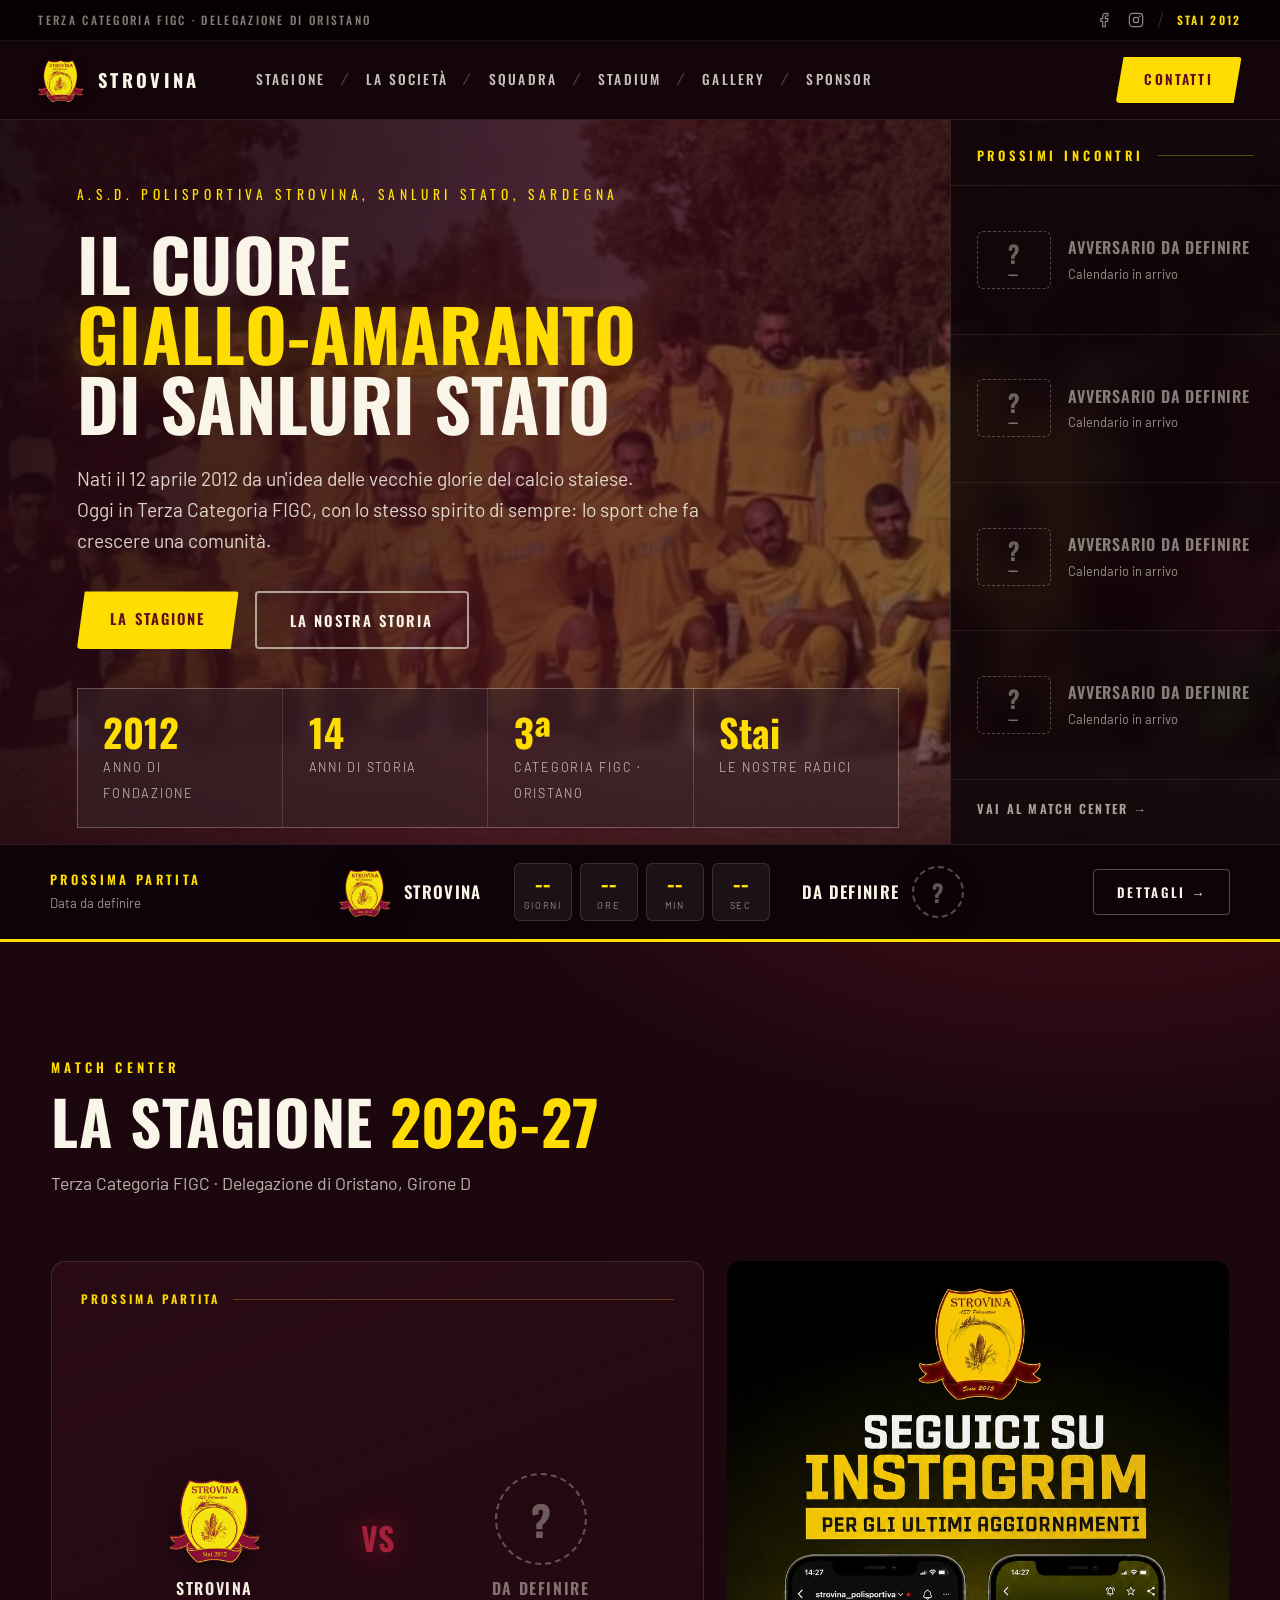
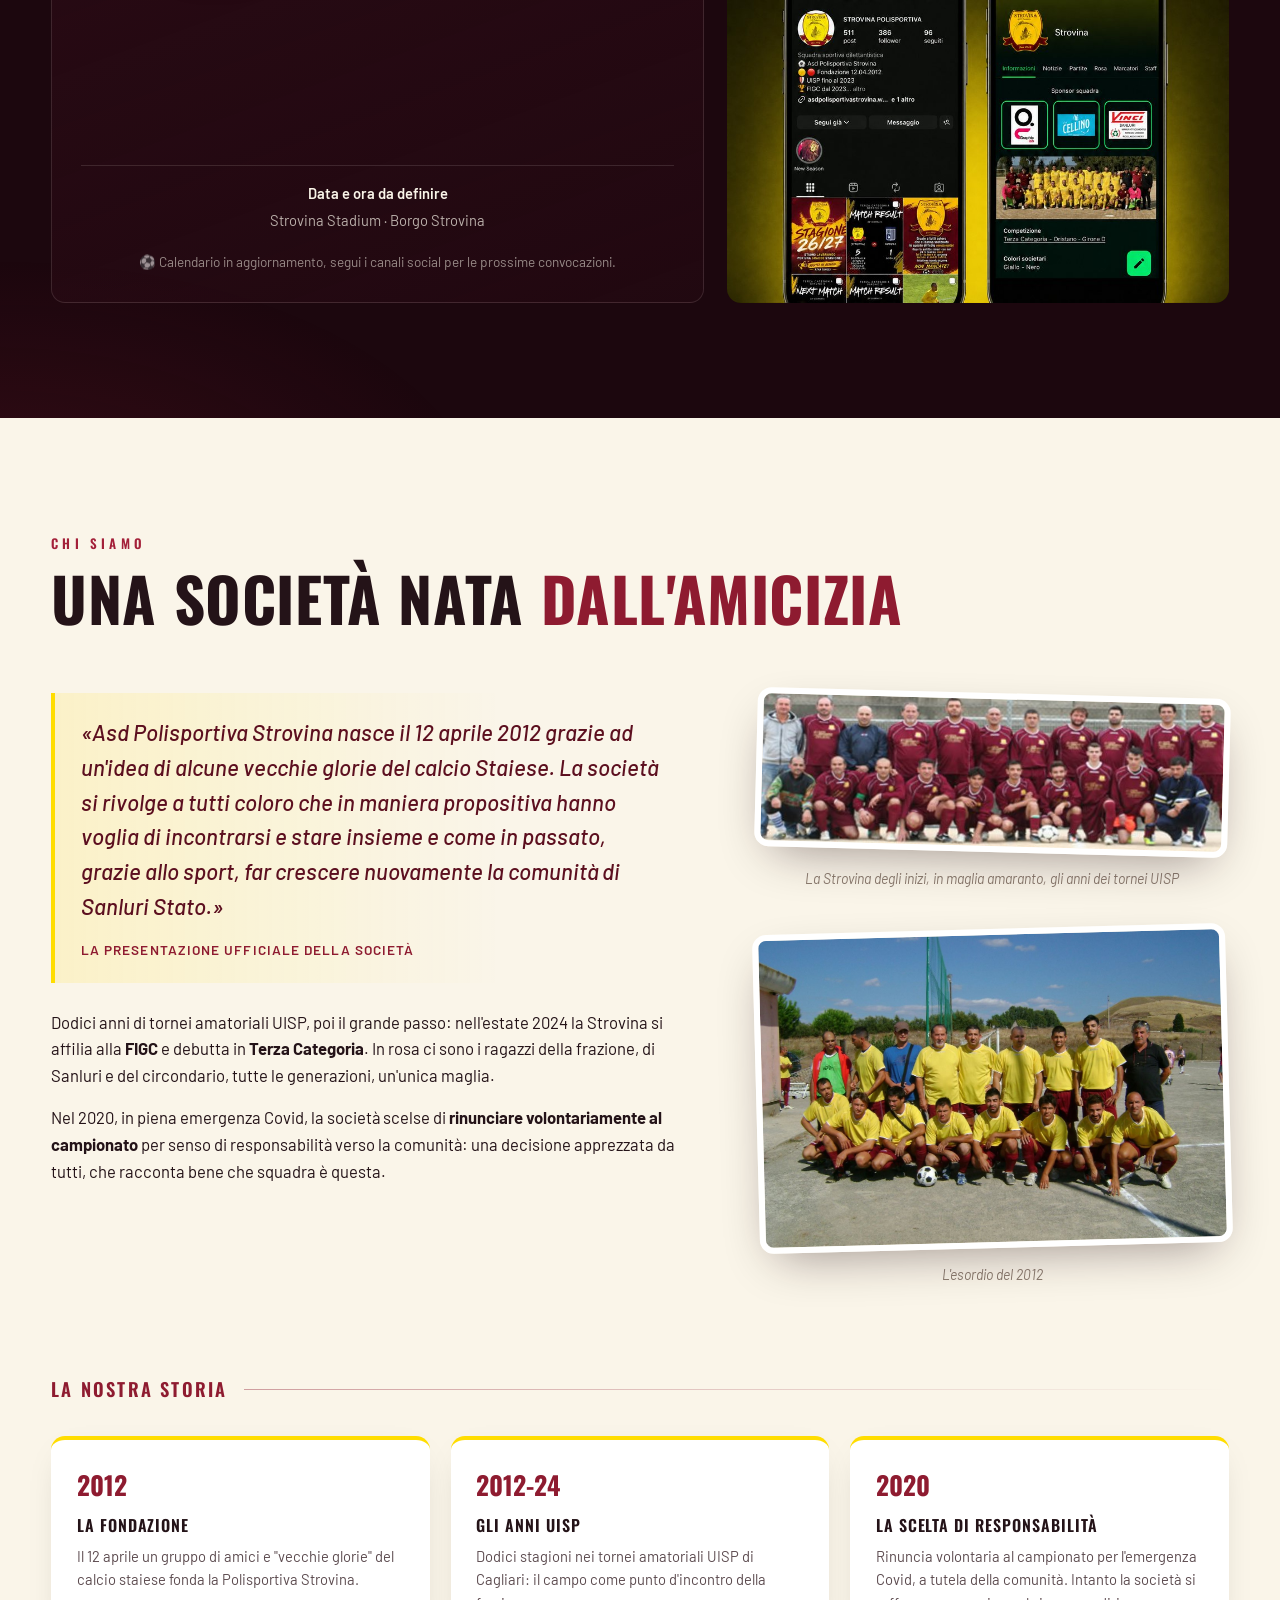
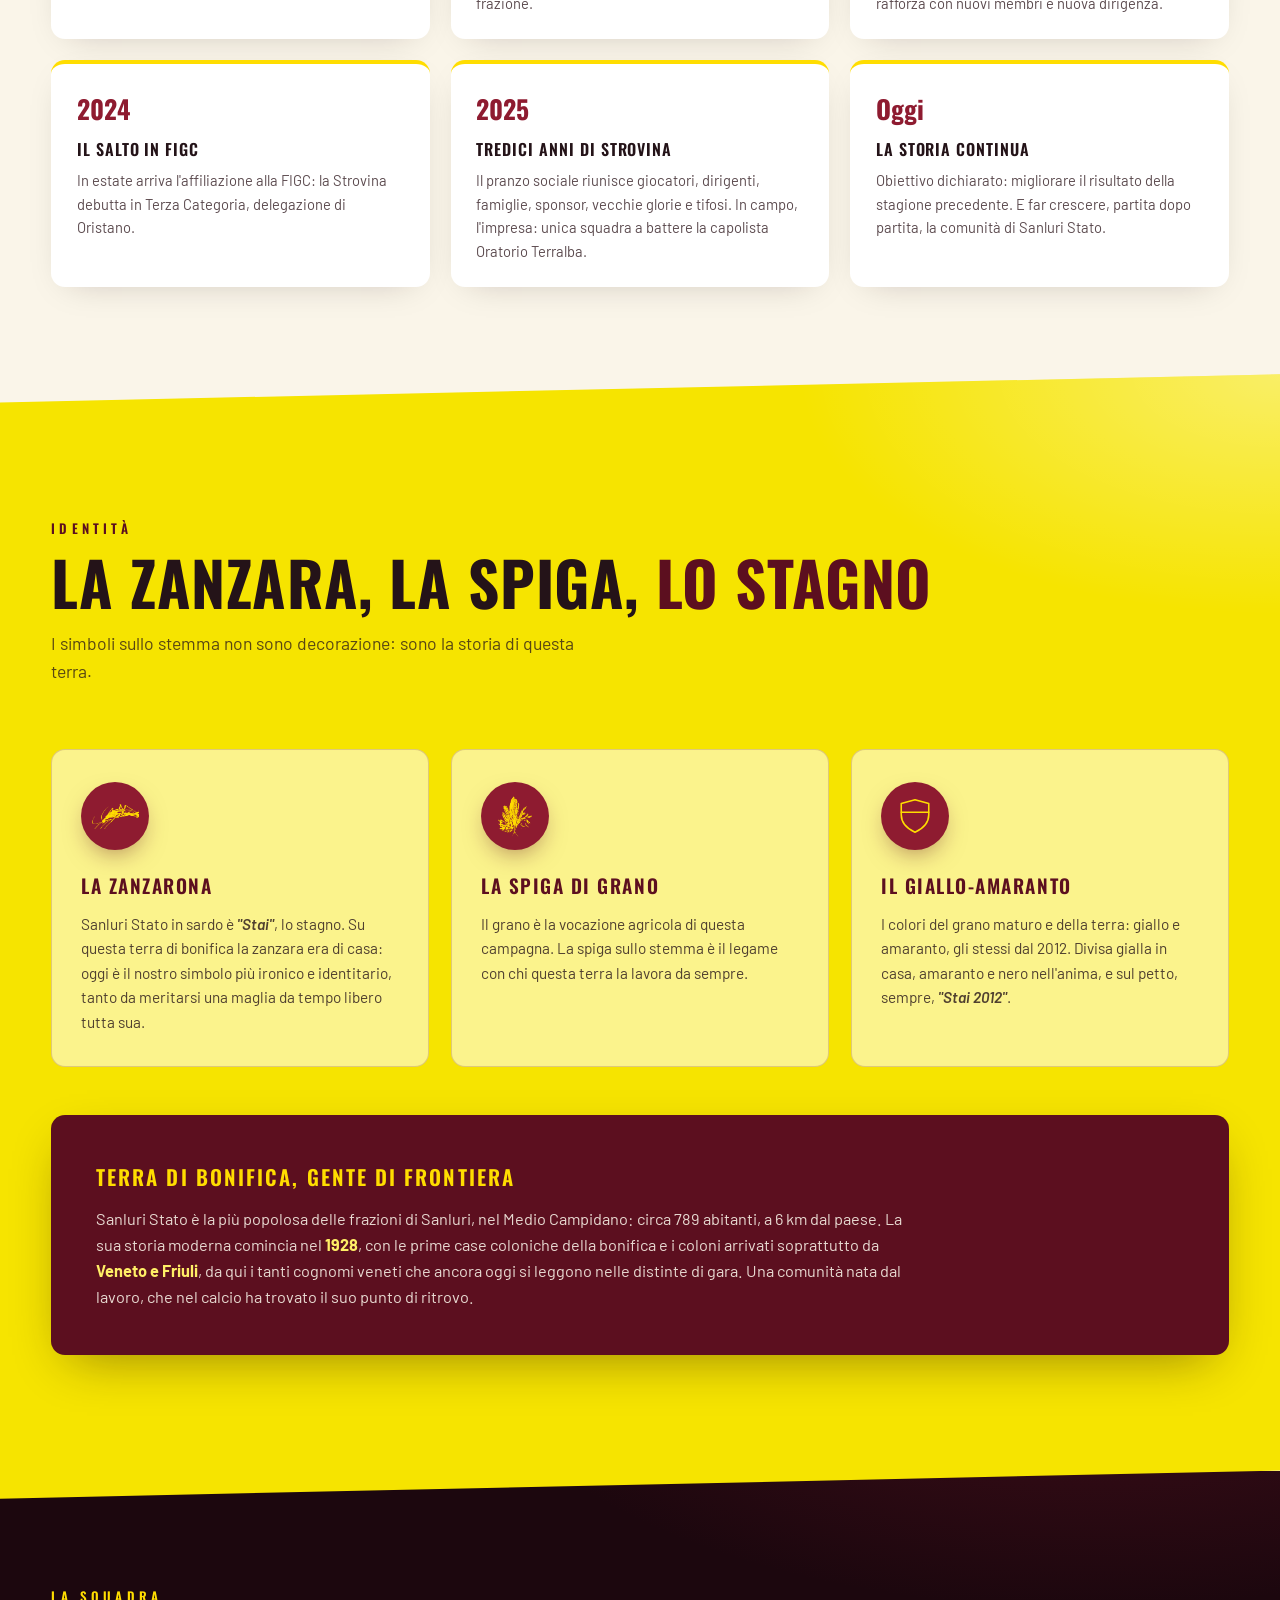
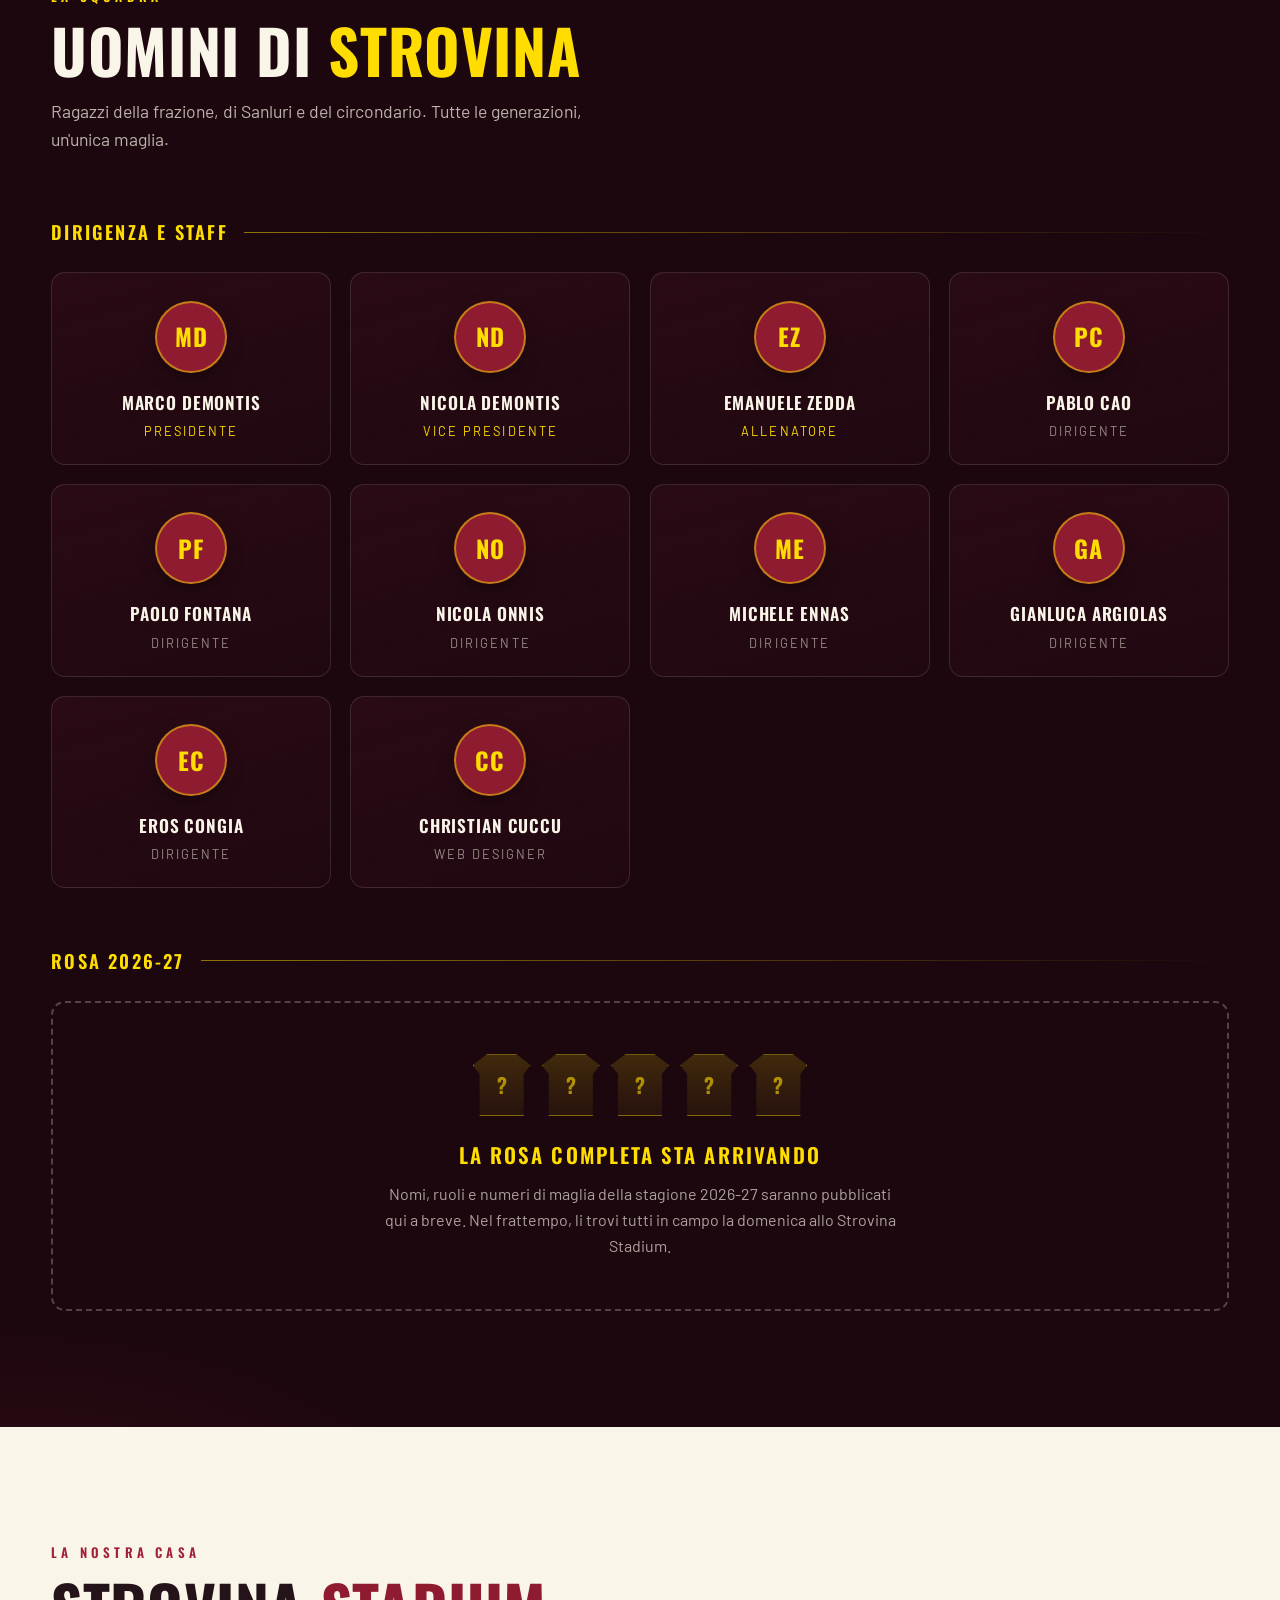
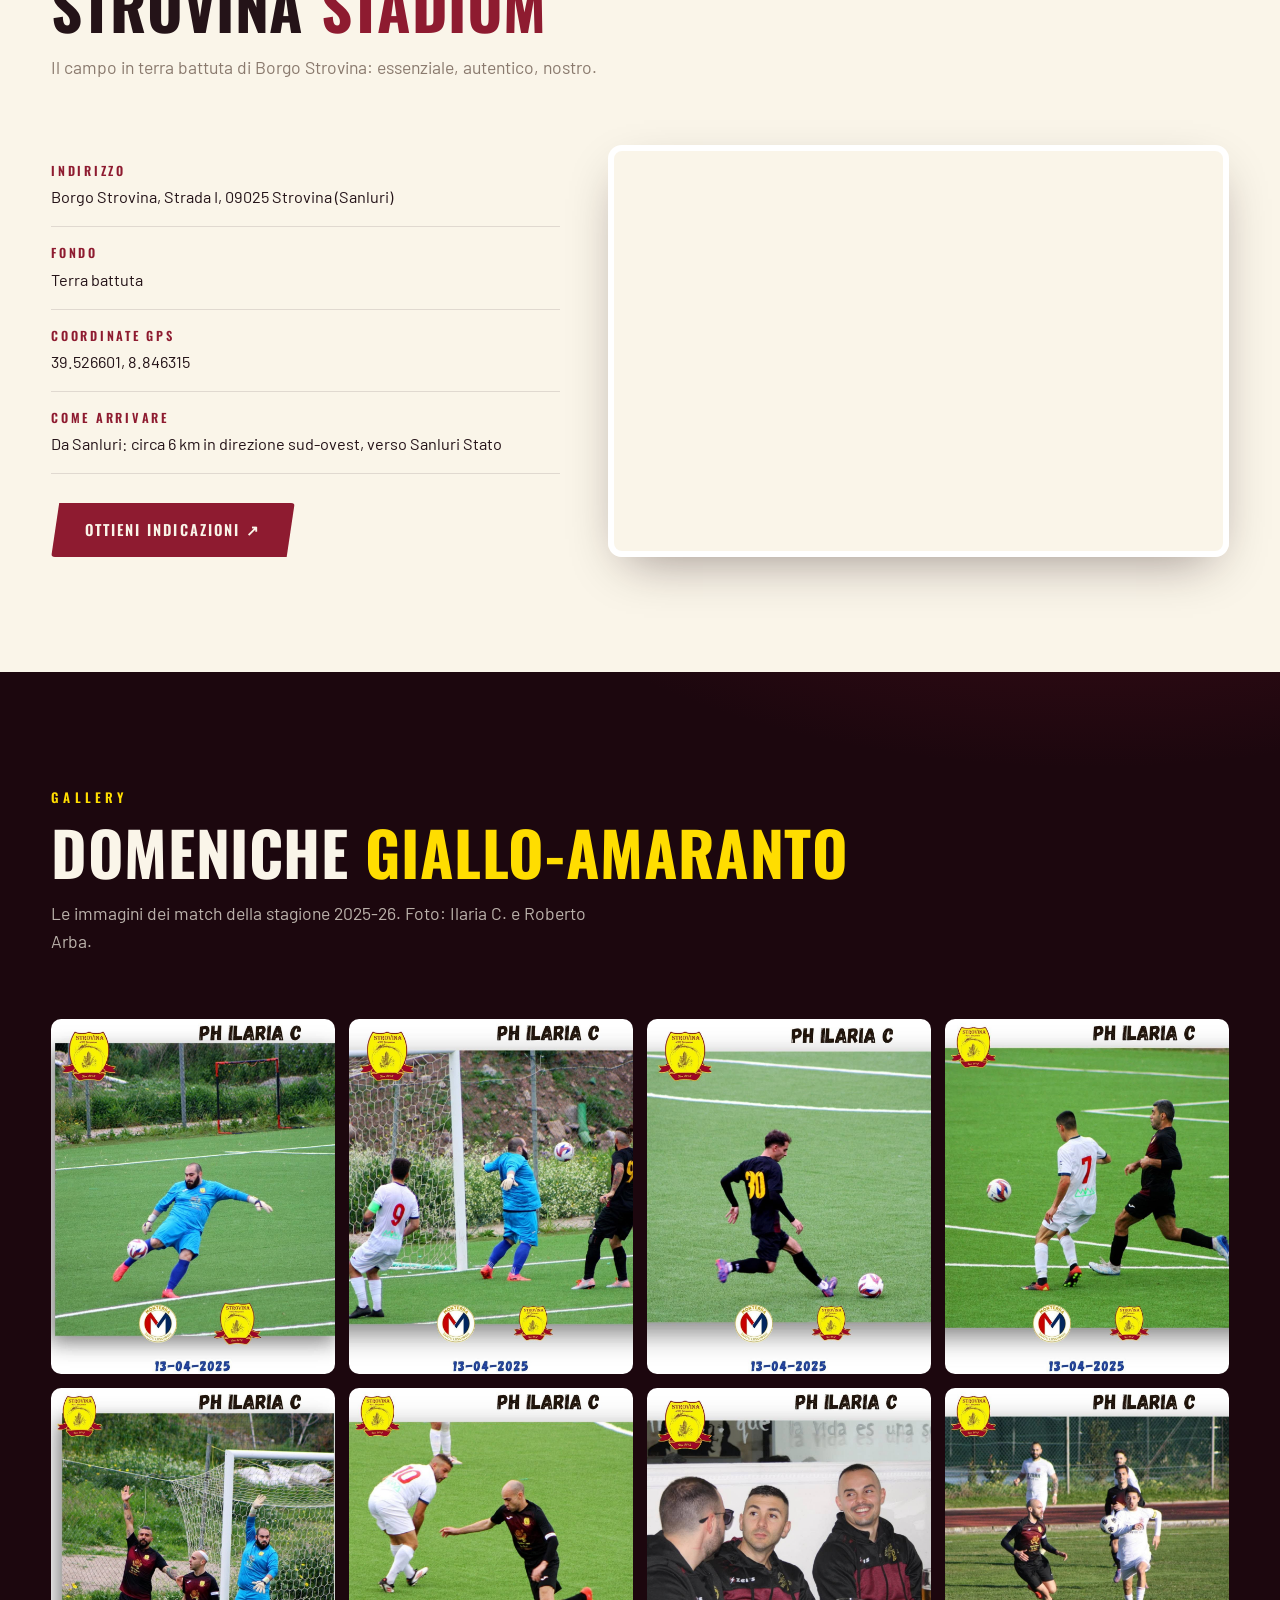
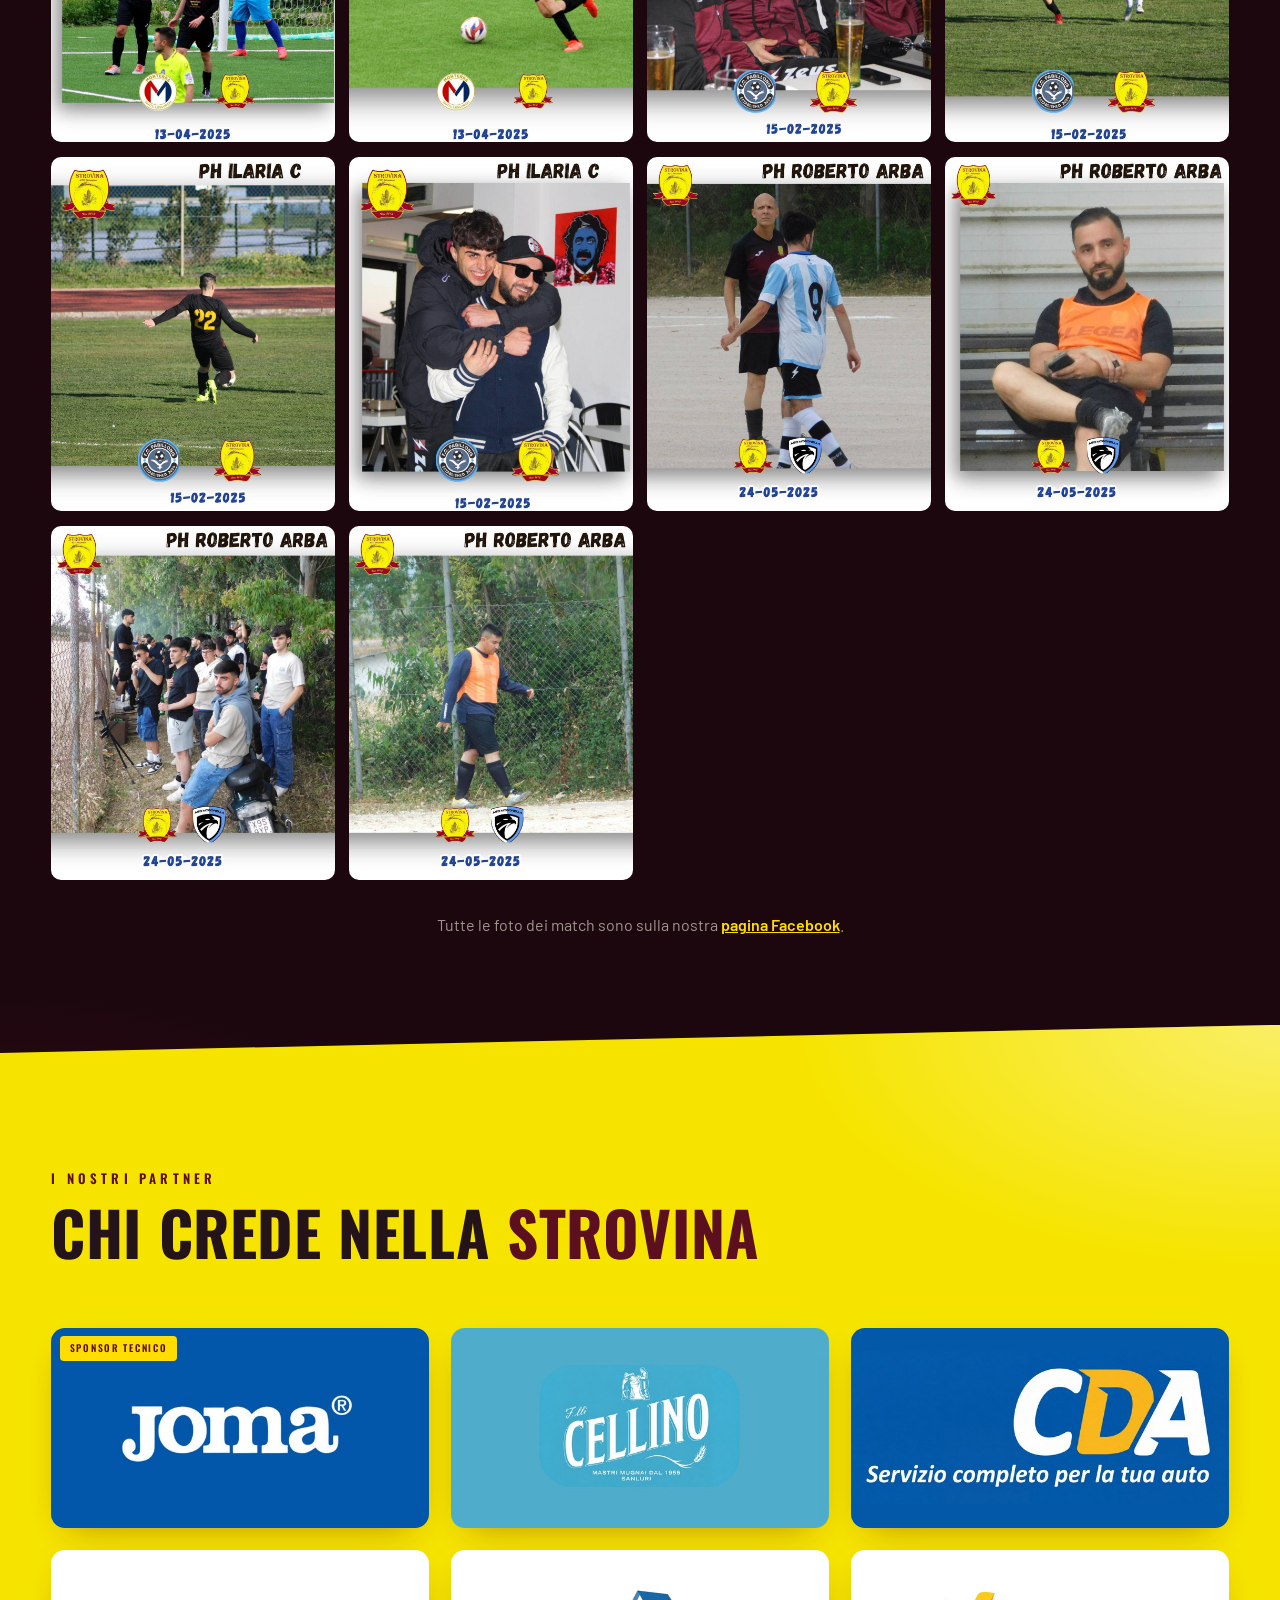
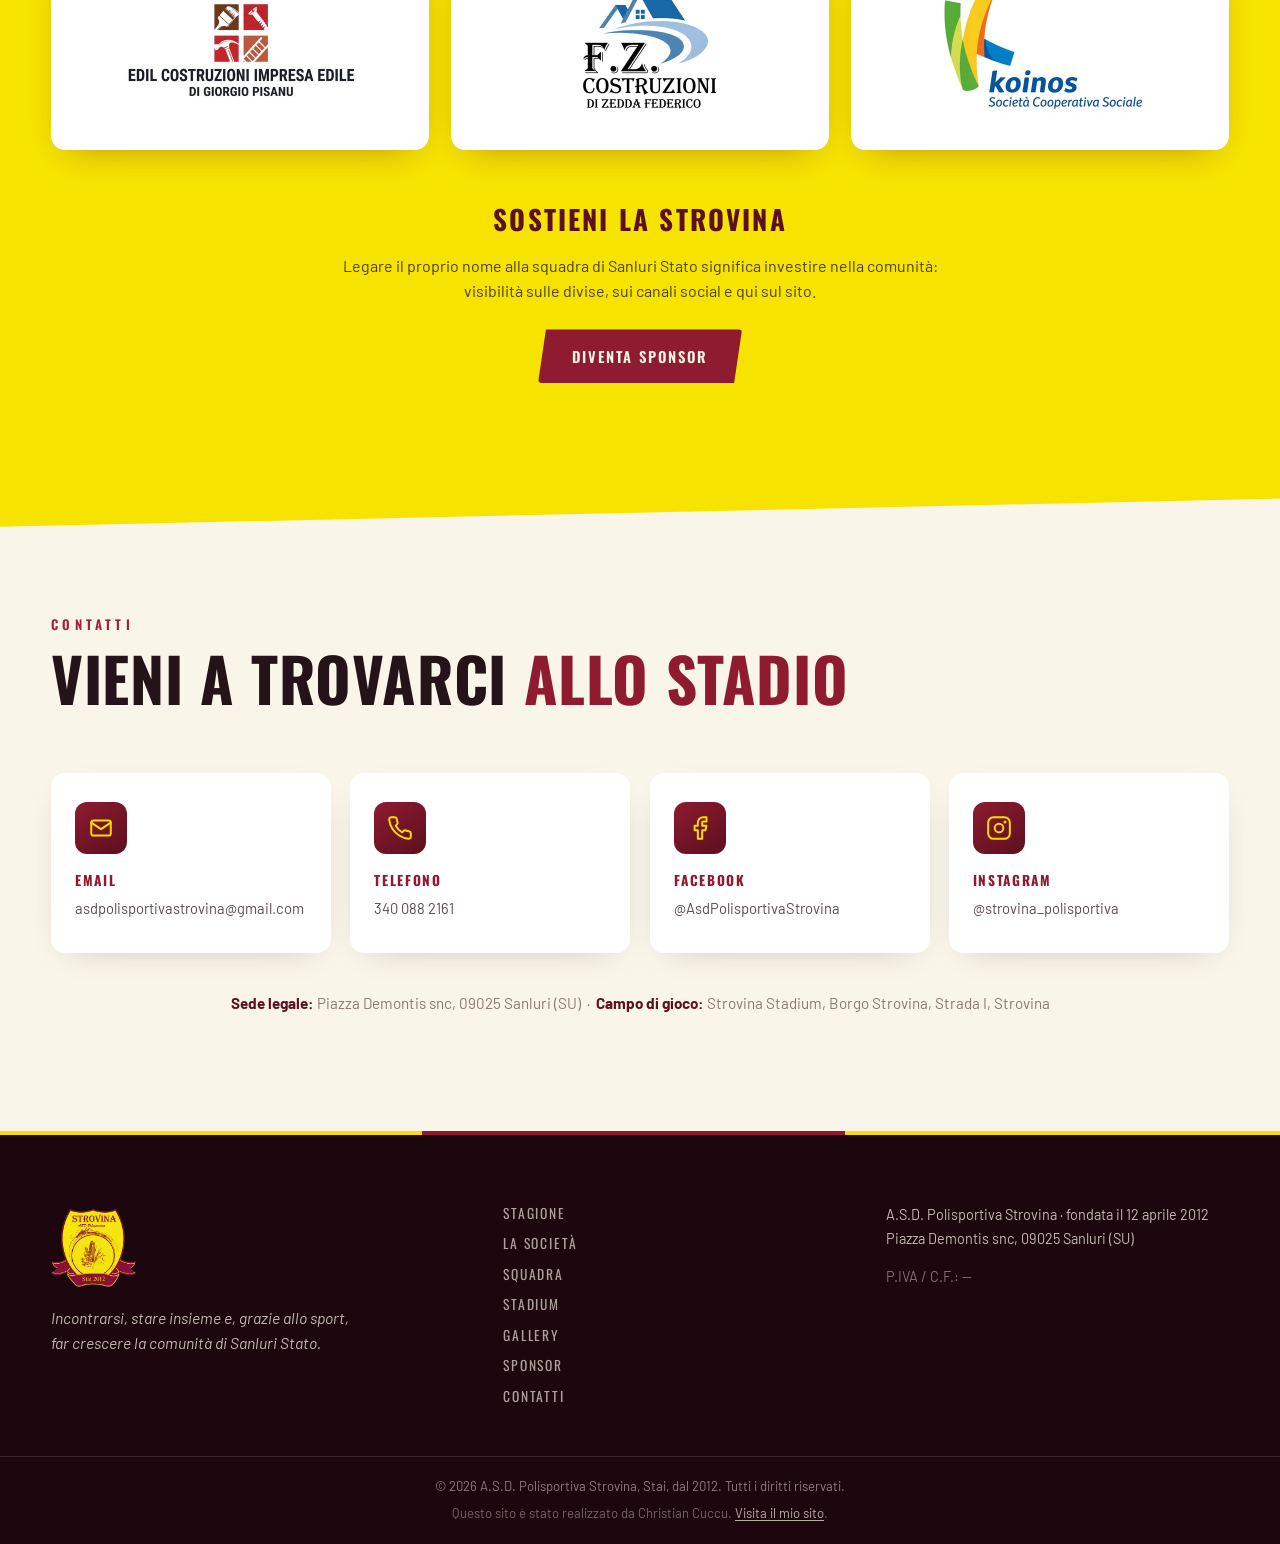
==== commit ec58a874: "Staff: card Christian Cuccu e credito nel footer - Nuova card "Christian Cuccu — Web Designer" nella" ====
--- a/index.html
+++ b/index.html
@@ -446,6 +446,11 @@
             <h4 class="staff-card__name">Eros Congia</h4>
             <p class="staff-card__role">Dirigente</p>
           </article>
+          <article class="staff-card reveal">
+            <span class="staff-card__monogram" aria-hidden="true">CC</span>
+            <h4 class="staff-card__name">Christian Cuccu</h4>
+            <p class="staff-card__role">Web Designer</p>
+          </article>
         </div>
 
         <h3 class="subsection-title reveal">Rosa 2026-27</h3>
@@ -646,6 +651,7 @@
     </div>
     <div class="footer__bar">
       <p>© <span id="year">2026</span> A.S.D. Polisportiva Strovina, Stai, dal 2012. Tutti i diritti riservati.</p>
+      <p class="footer__credit">Questo sito è stato realizzato da Christian Cuccu. <a href="https://christiancuccu.com" target="_blank" rel="noopener">Visita il mio sito</a>.</p>
     </div>
   </footer>
 
--- a/css/style.css
+++ b/css/style.css
@@ -1260,6 +1260,14 @@
   font-size: .82rem;
   color: rgba(250, 245, 233, .5);
 }
+.footer__credit { margin-top: .4rem; color: rgba(250, 245, 233, .4); }
+.footer__credit a {
+  color: rgba(250, 245, 233, .7);
+  text-decoration: underline;
+  text-underline-offset: 2px;
+  transition: color var(--transition);
+}
+.footer__credit a:hover { color: var(--giallo); }
 
 /* ═══════════ TO TOP ═══════════ */
 .to-top {
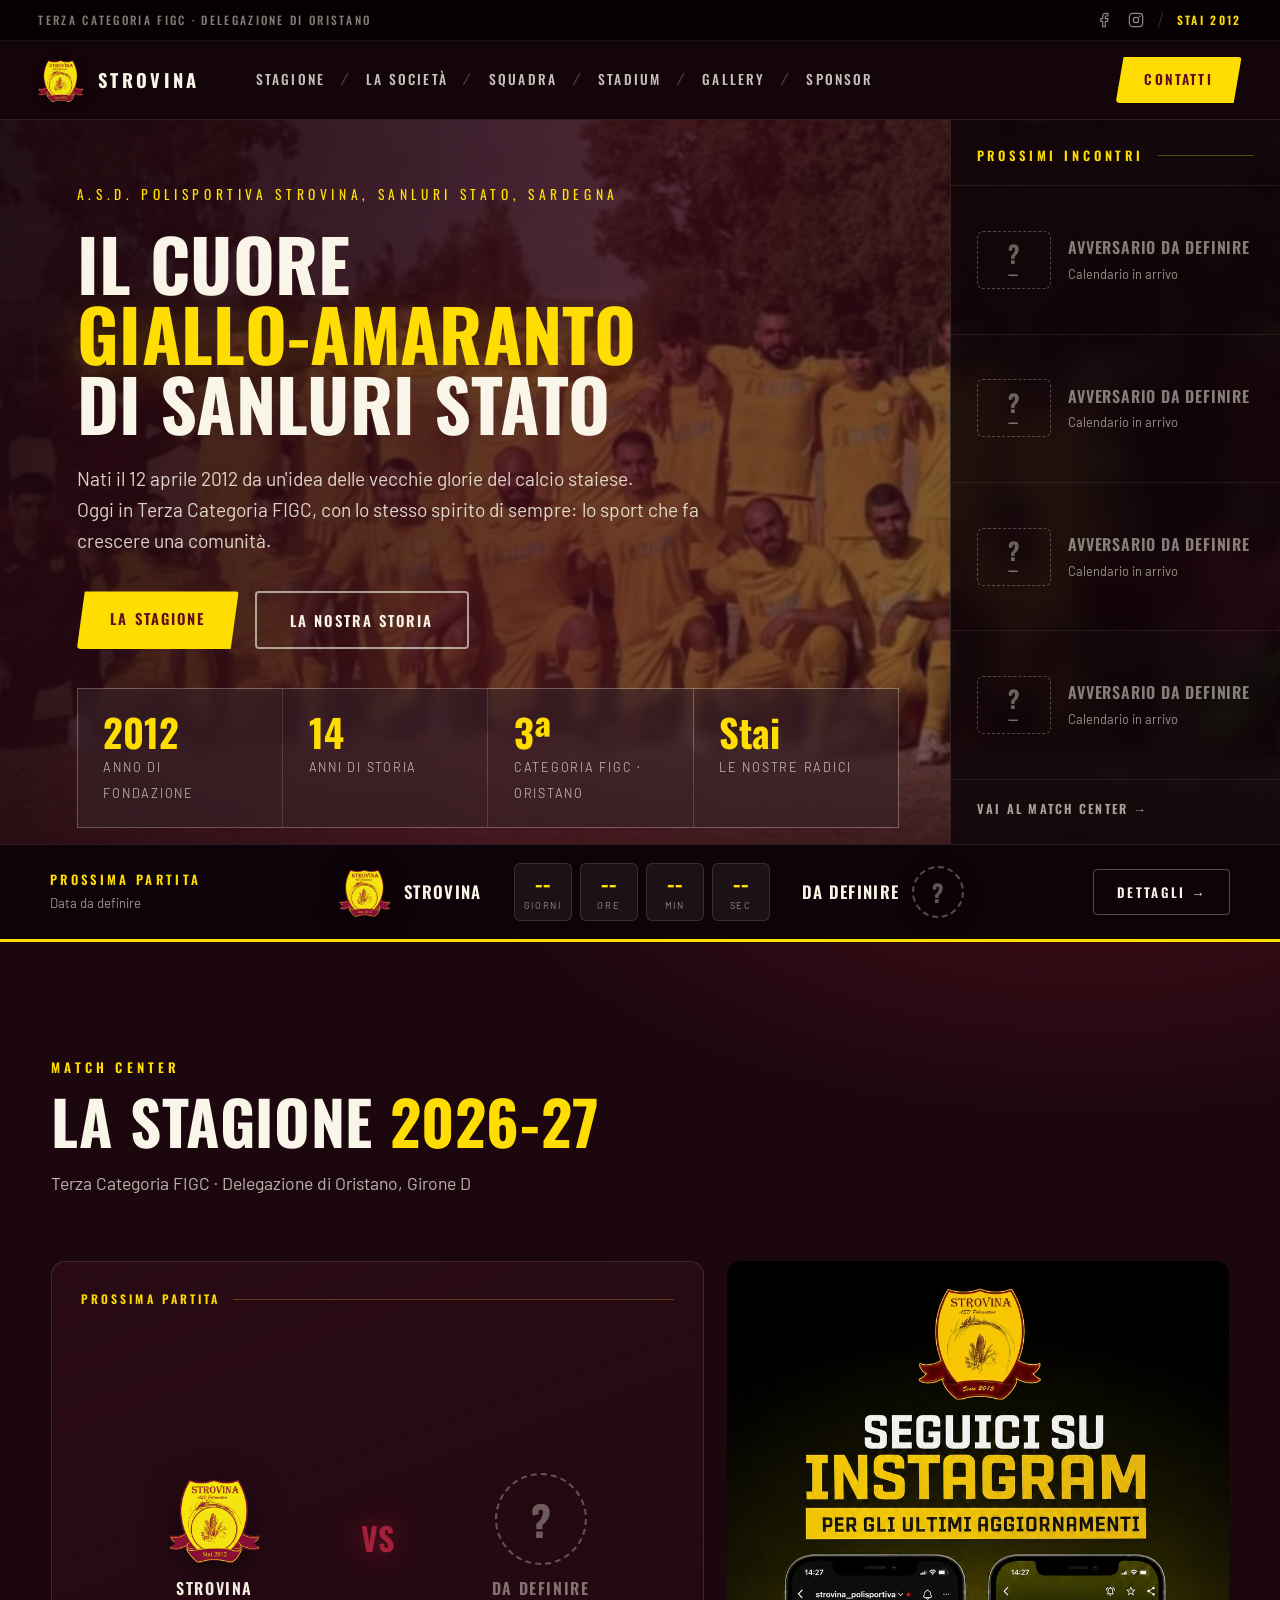
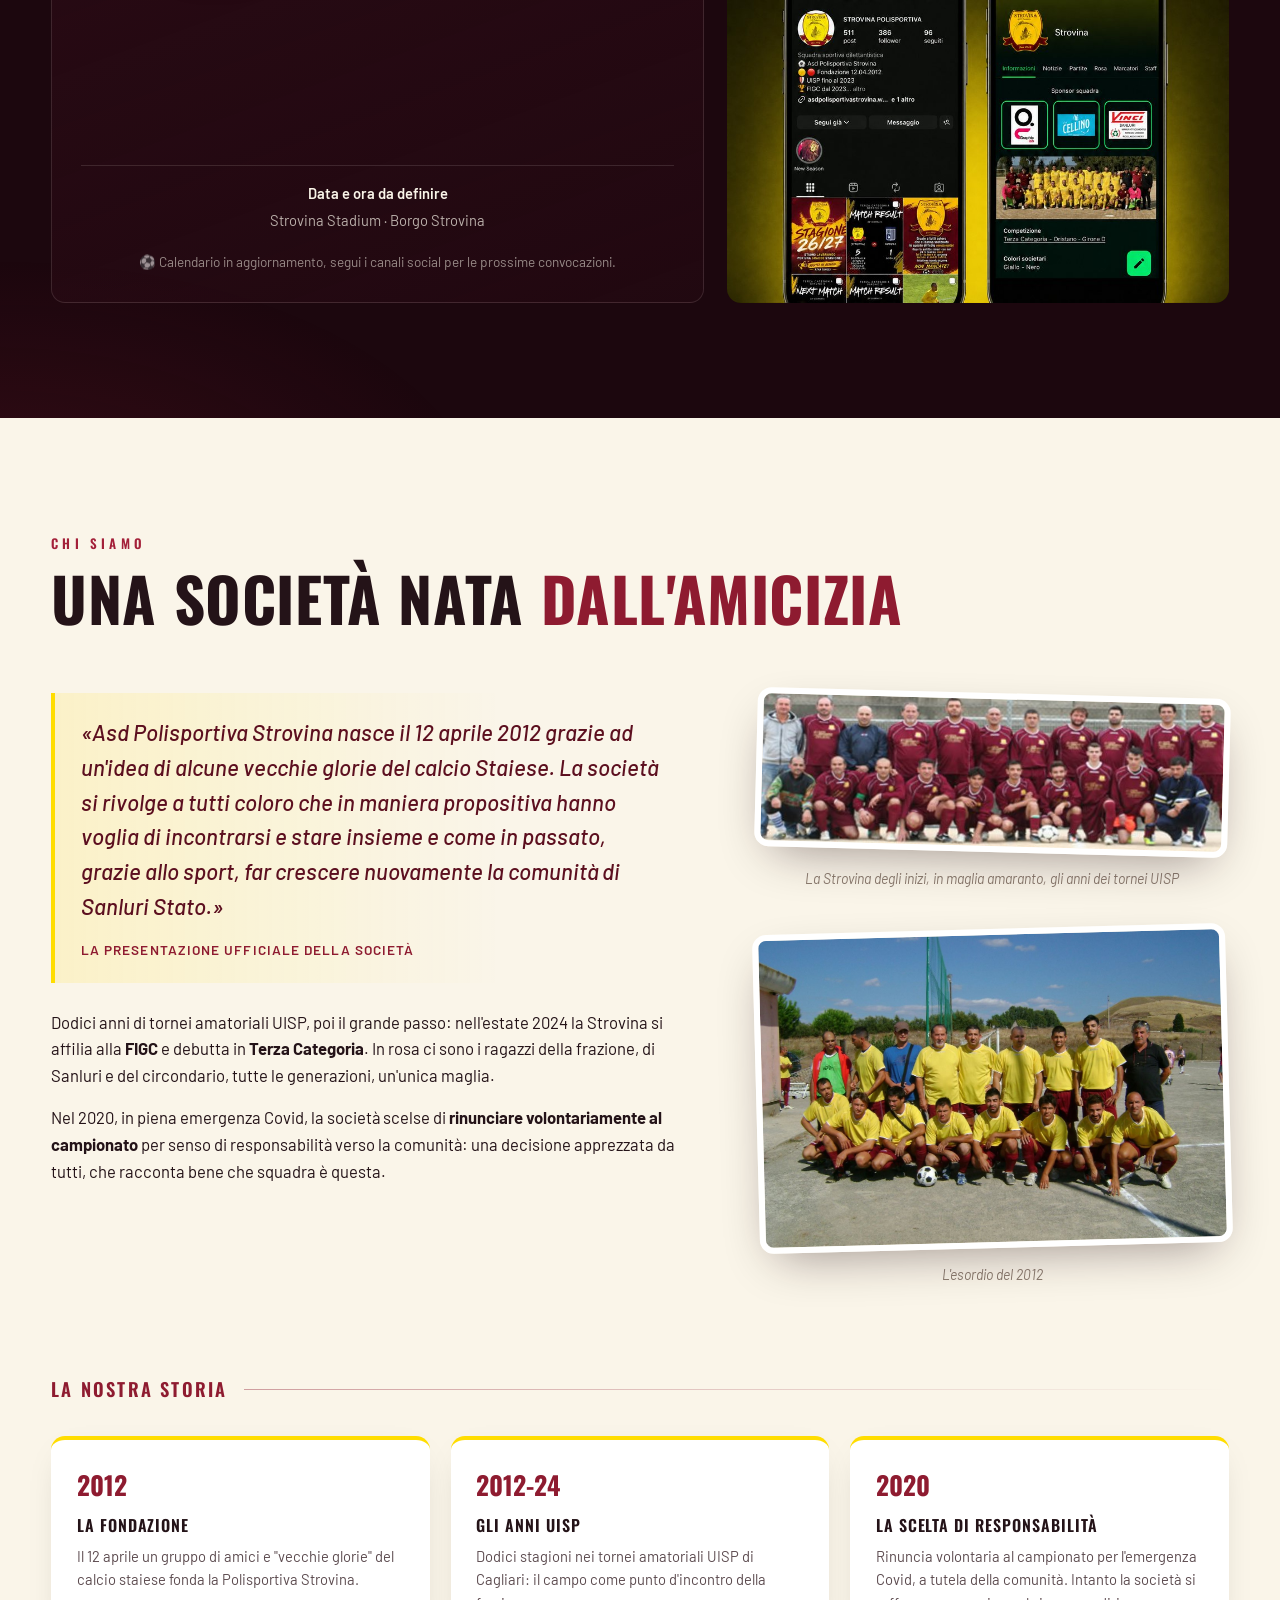
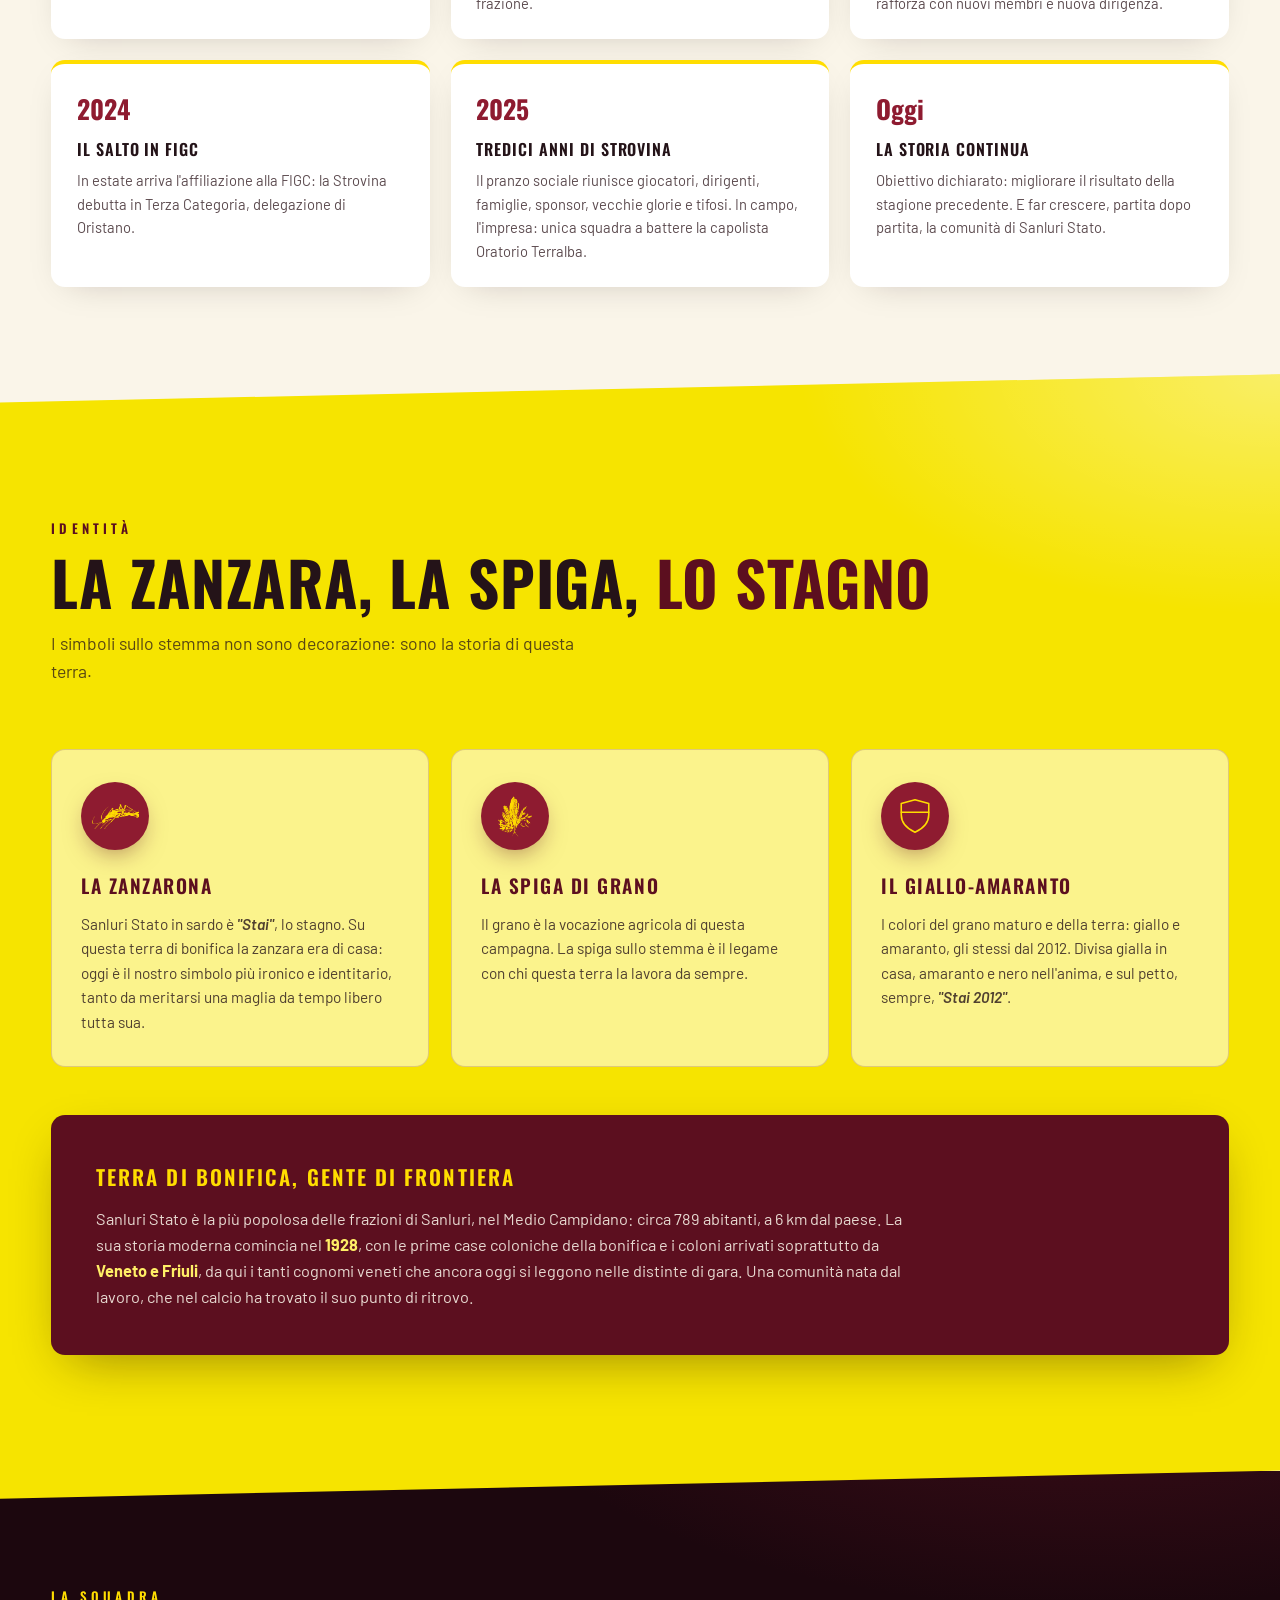
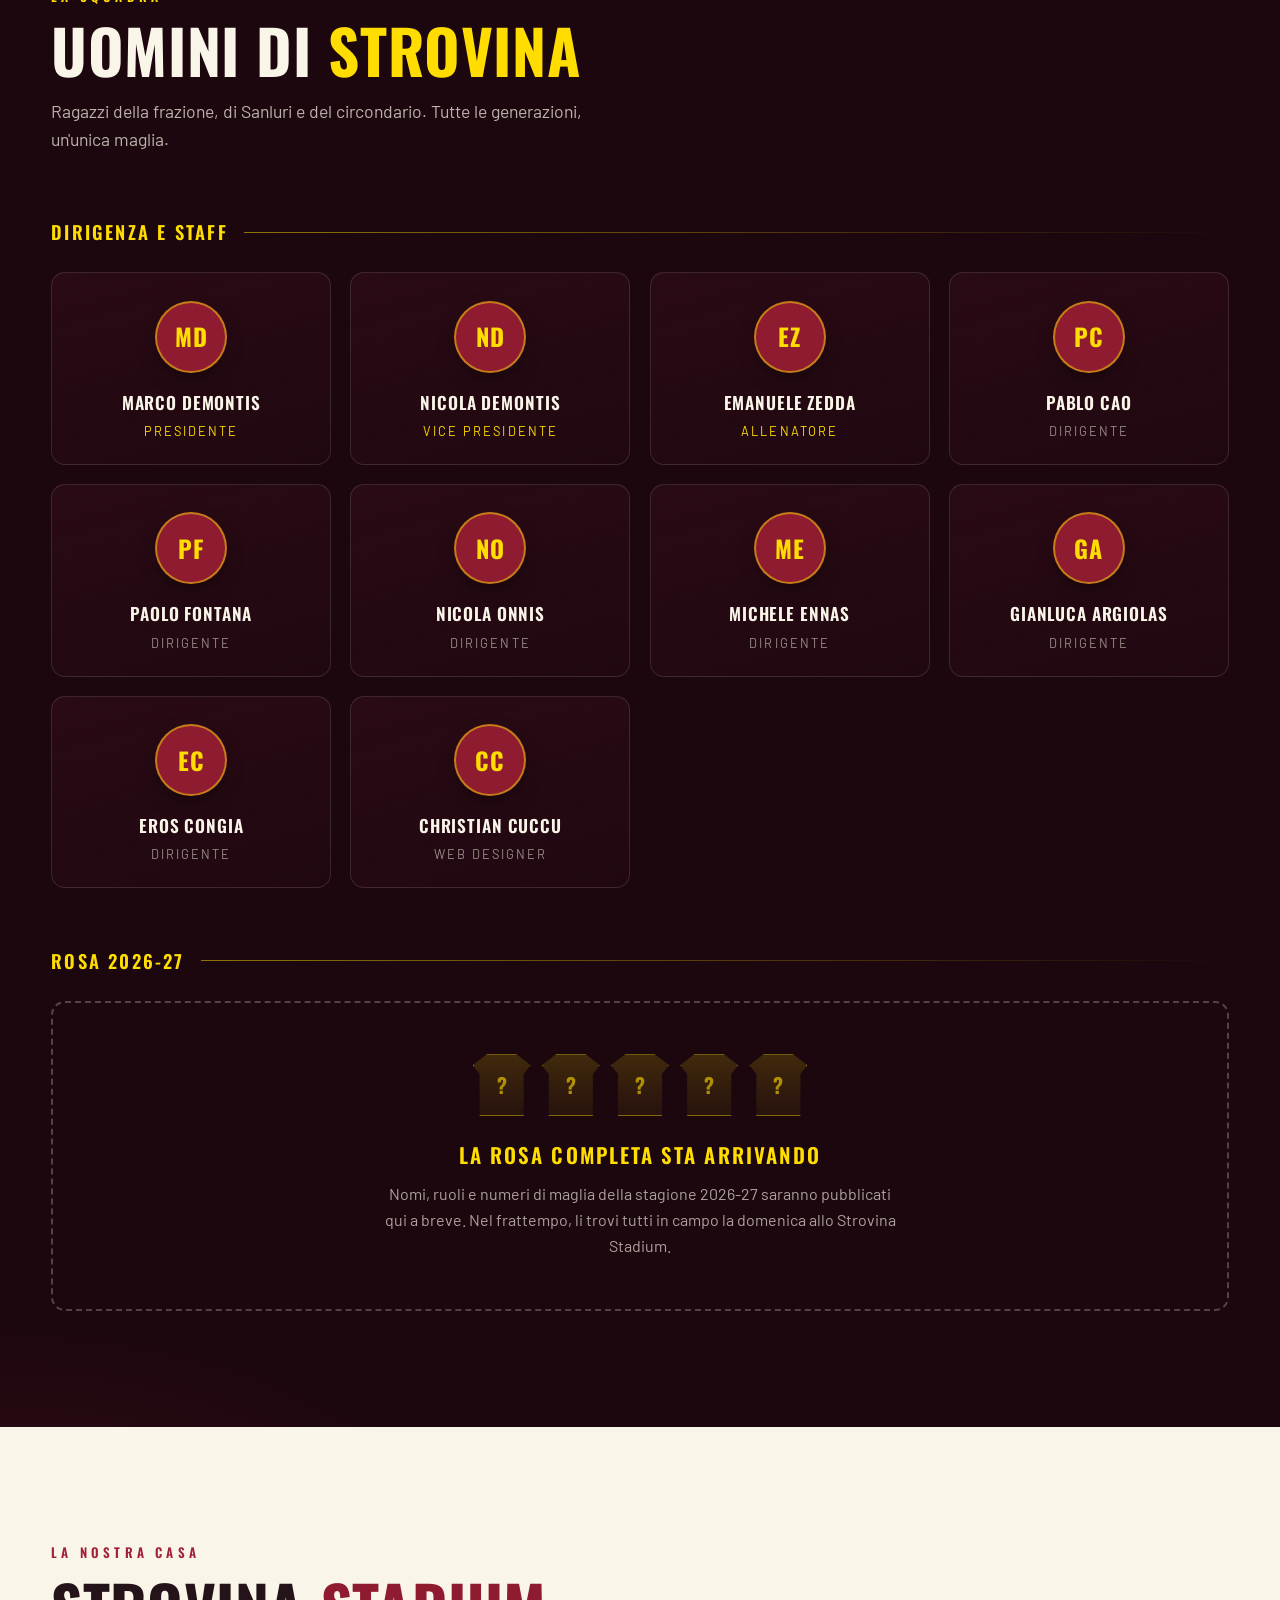
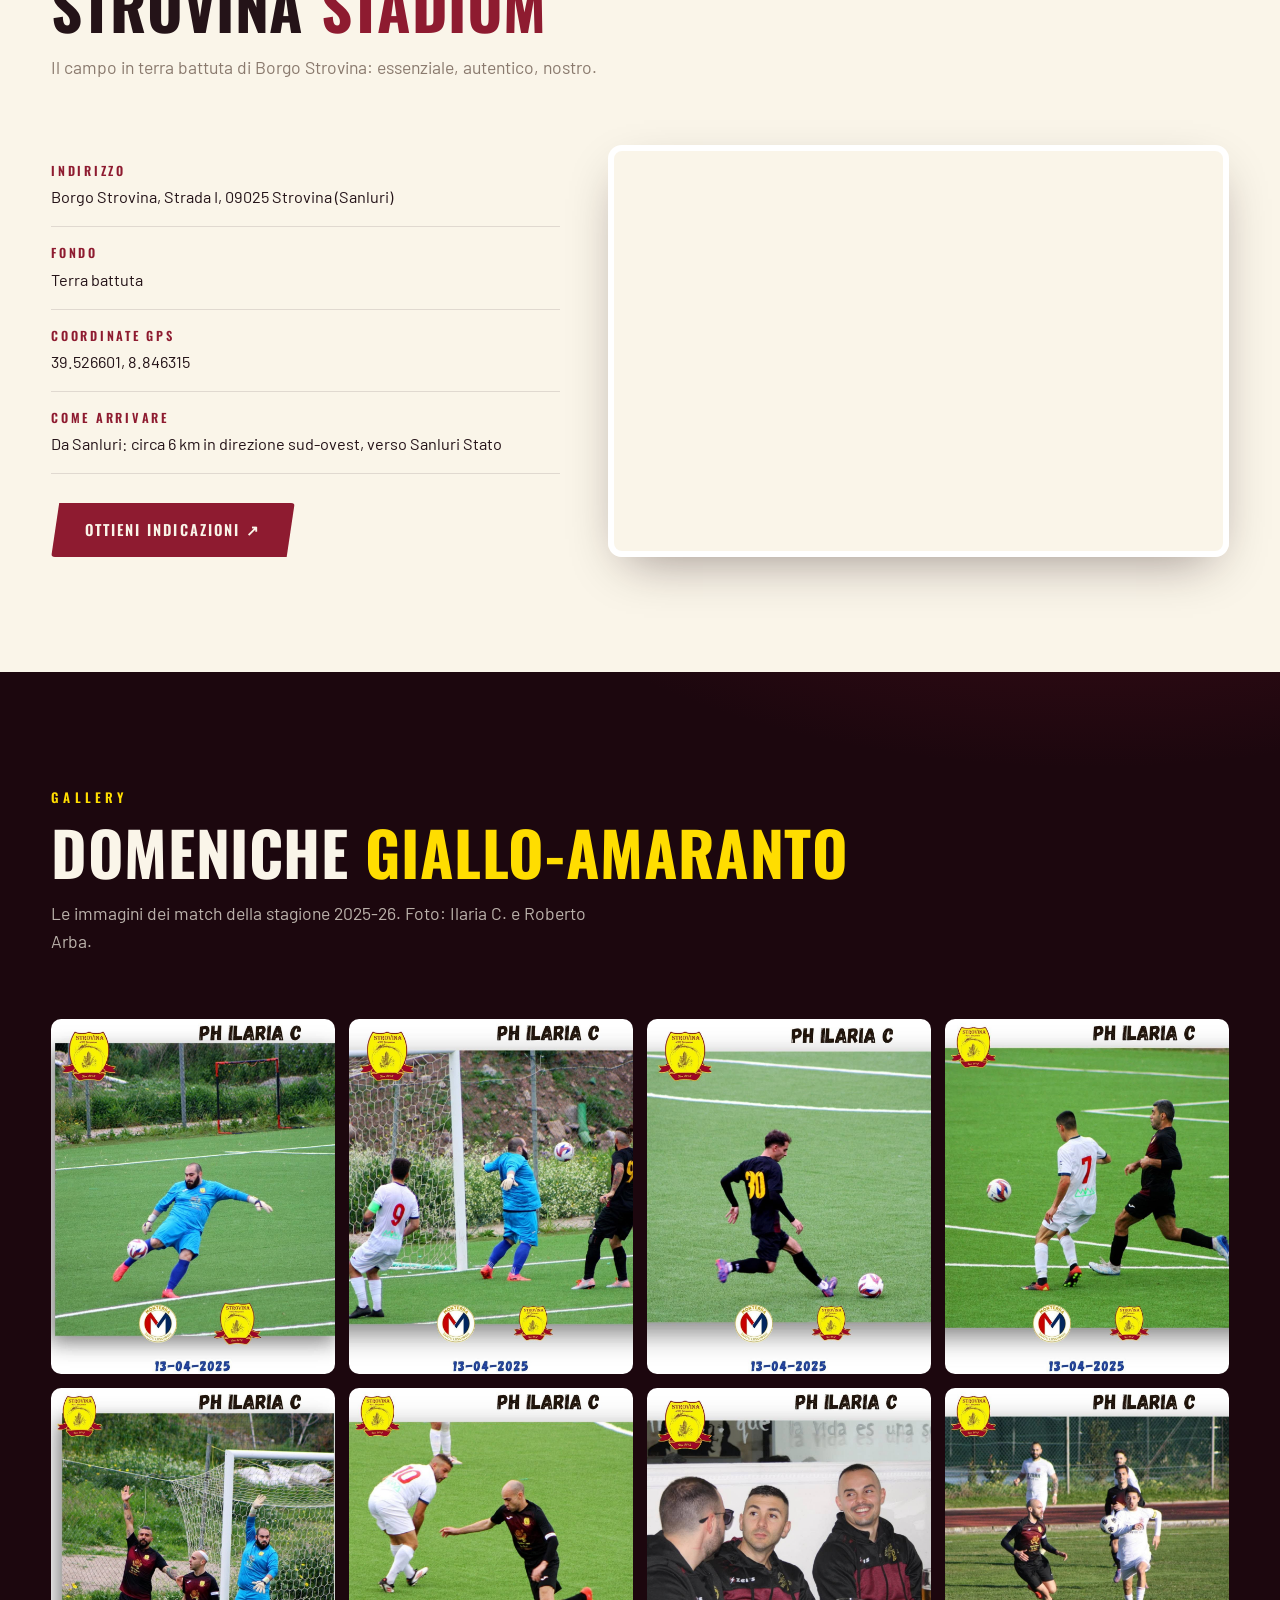
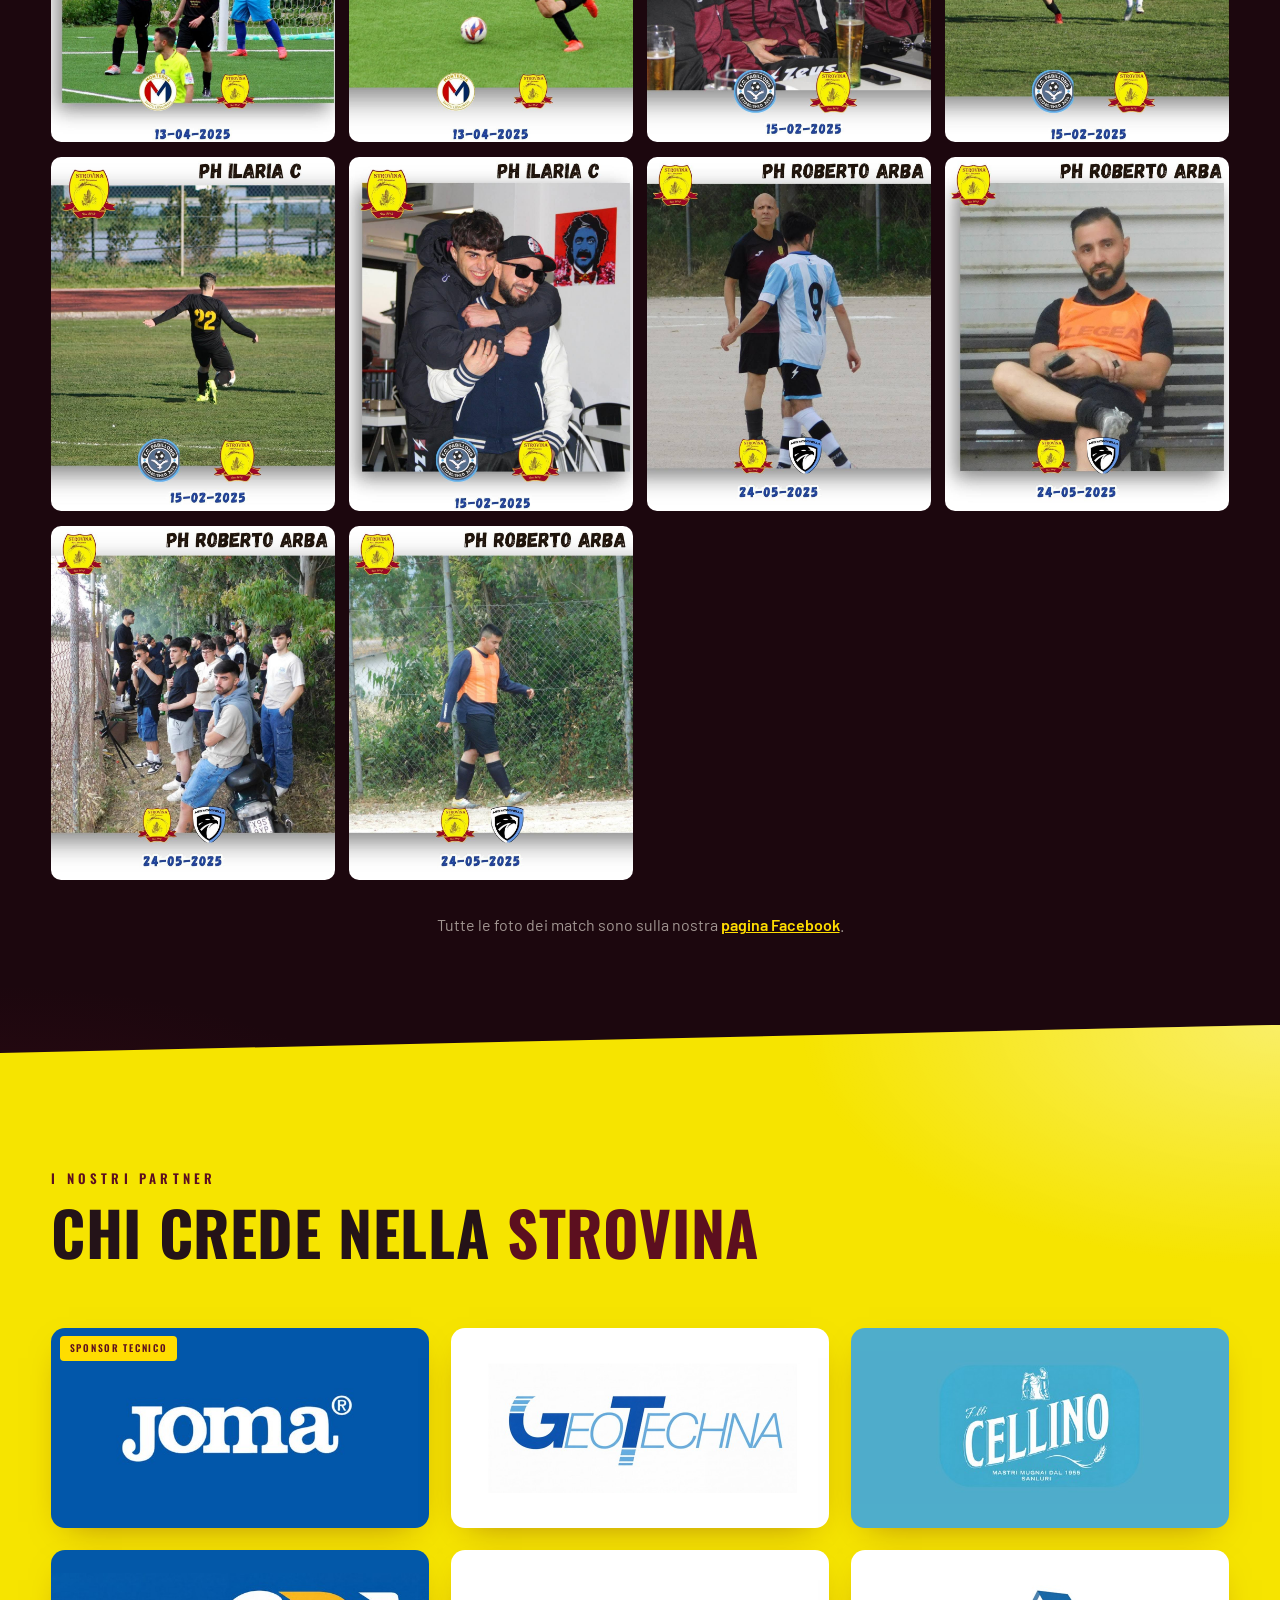
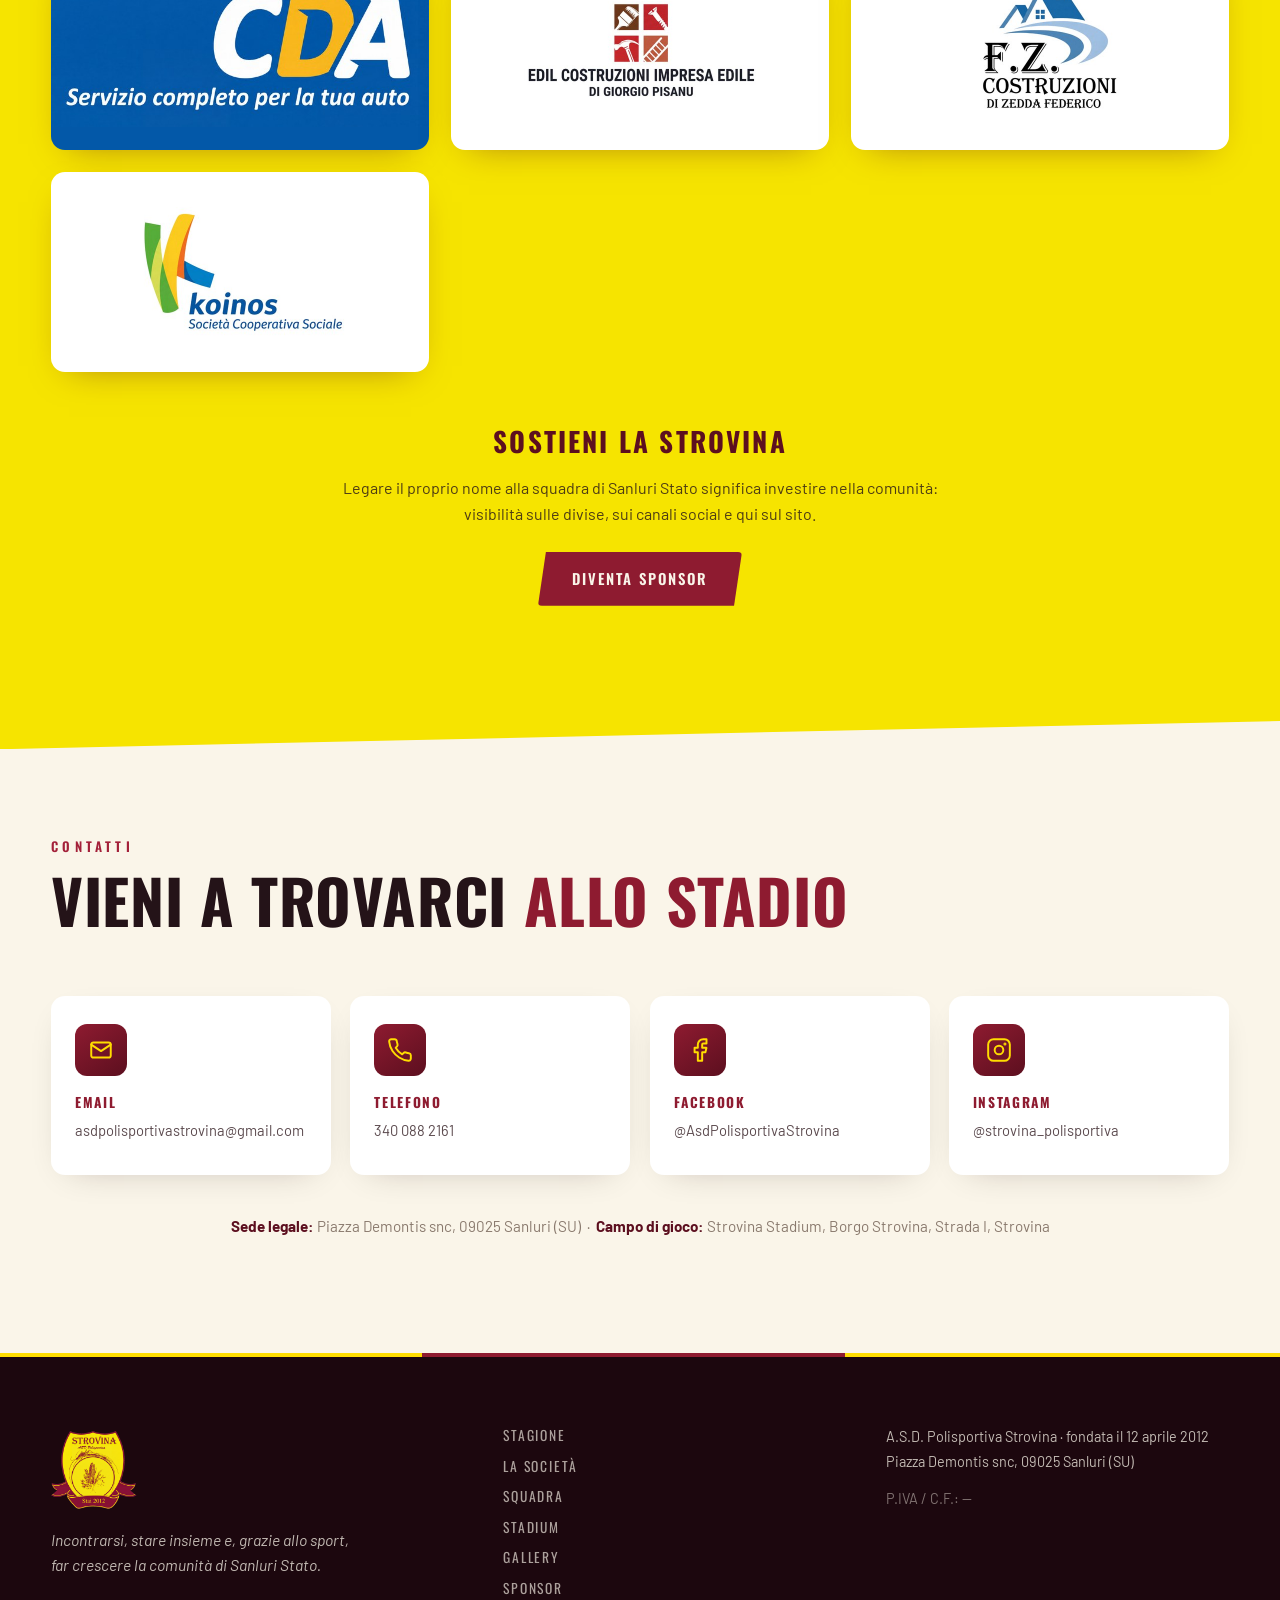
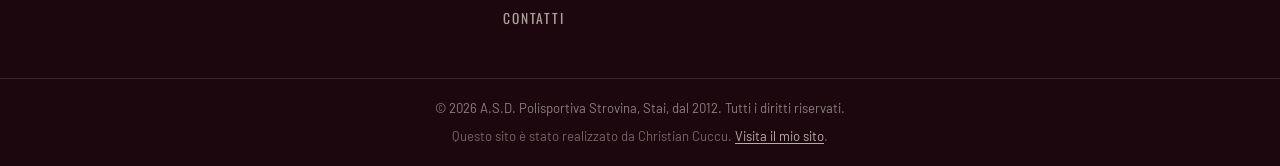
==== commit 1fca851f: "Sponsor: aggiunto Geotechna Secondo logo nella griglia sponsor, dopo Joma. Logo convertito da PNG a " ====
--- a/index.html
+++ b/index.html
@@ -553,6 +553,10 @@
             <img src="assets/img/sponsor/joma.jpg" alt="Joma, sponsor tecnico della A.S.D. Polisportiva Strovina" width="640" height="260" loading="lazy">
           </article>
 
+          <article class="sponsor-card sponsor-card--logo reveal">
+            <img src="assets/img/sponsor/geotechna.jpg" alt="Geotechna" width="640" height="260" loading="lazy">
+          </article>
+
           <!-- TODO: aggiungere i link ai siti degli sponsor, se disponibili -->
           <!-- loghi su fondo colorato: la card assume il colore del logo -->
           <article class="sponsor-card sponsor-card--logo sponsor-card--tile reveal" style="--brand: #4FADCB">
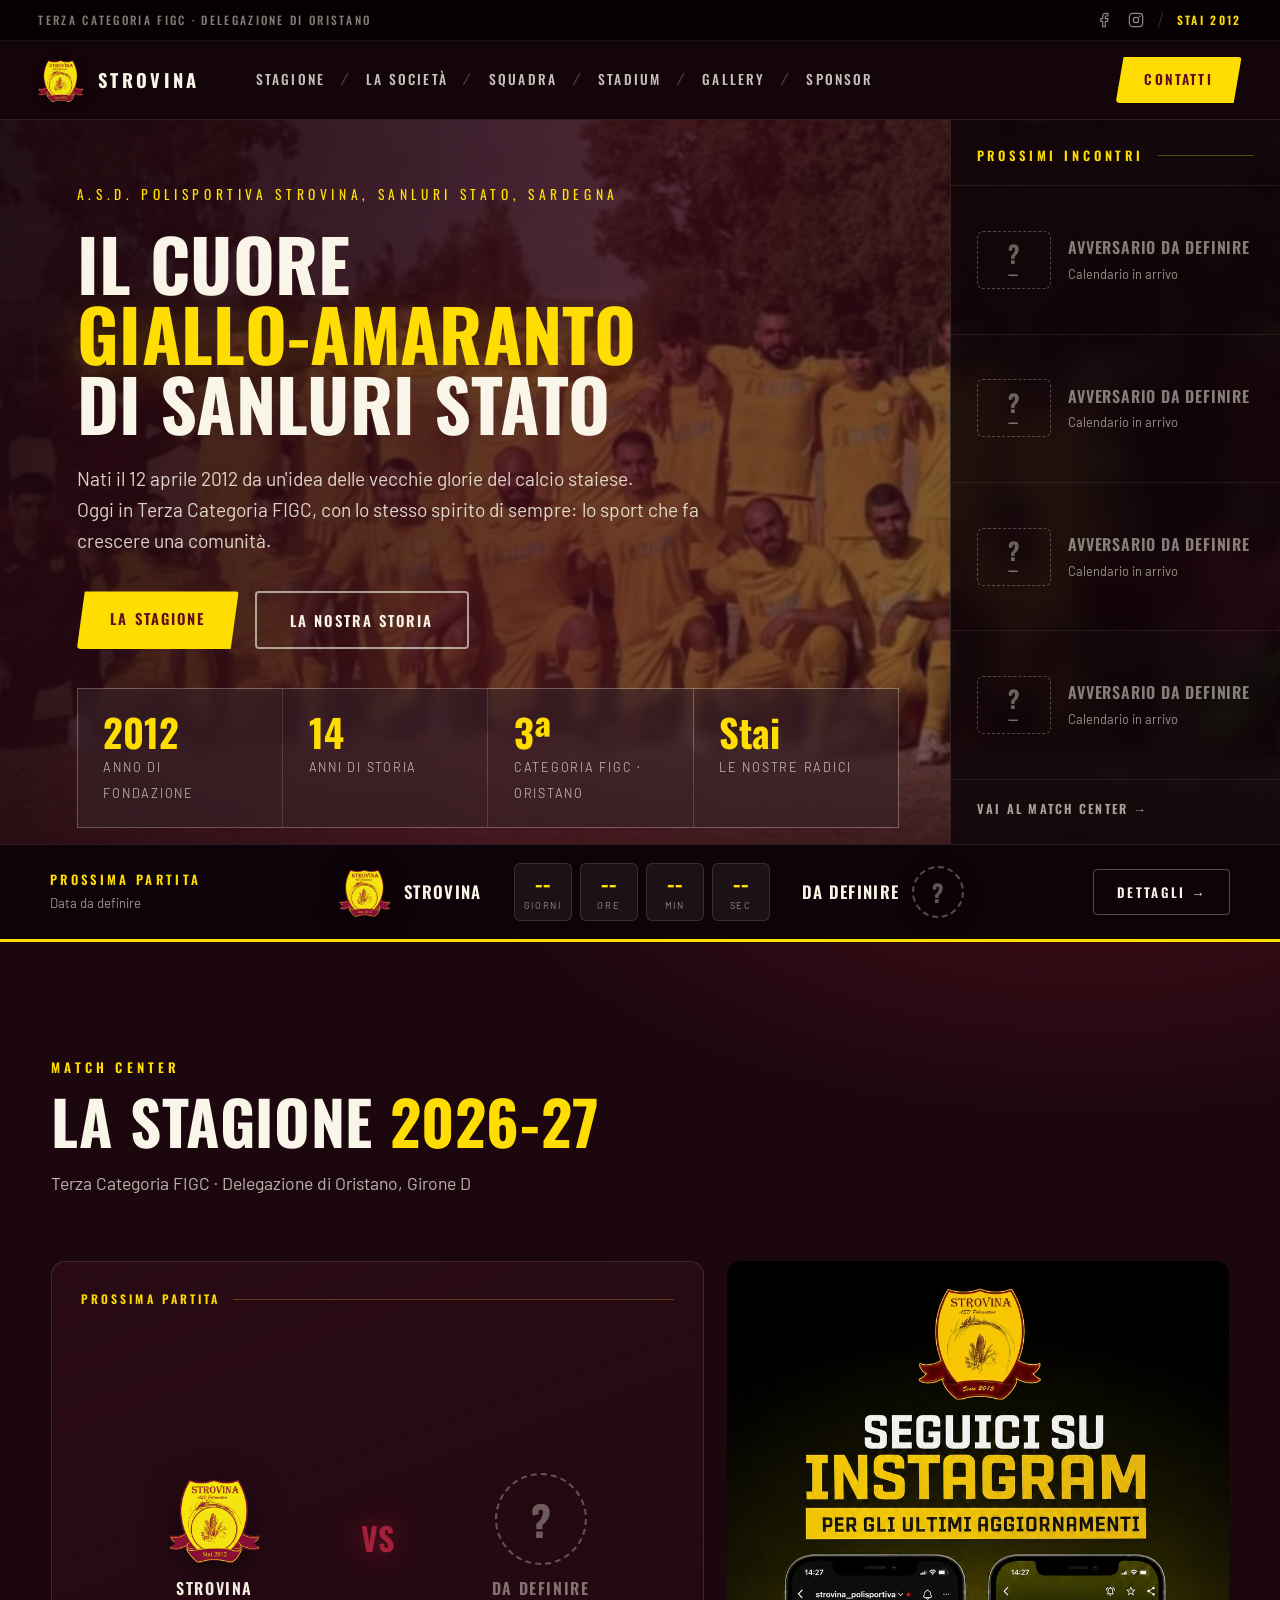
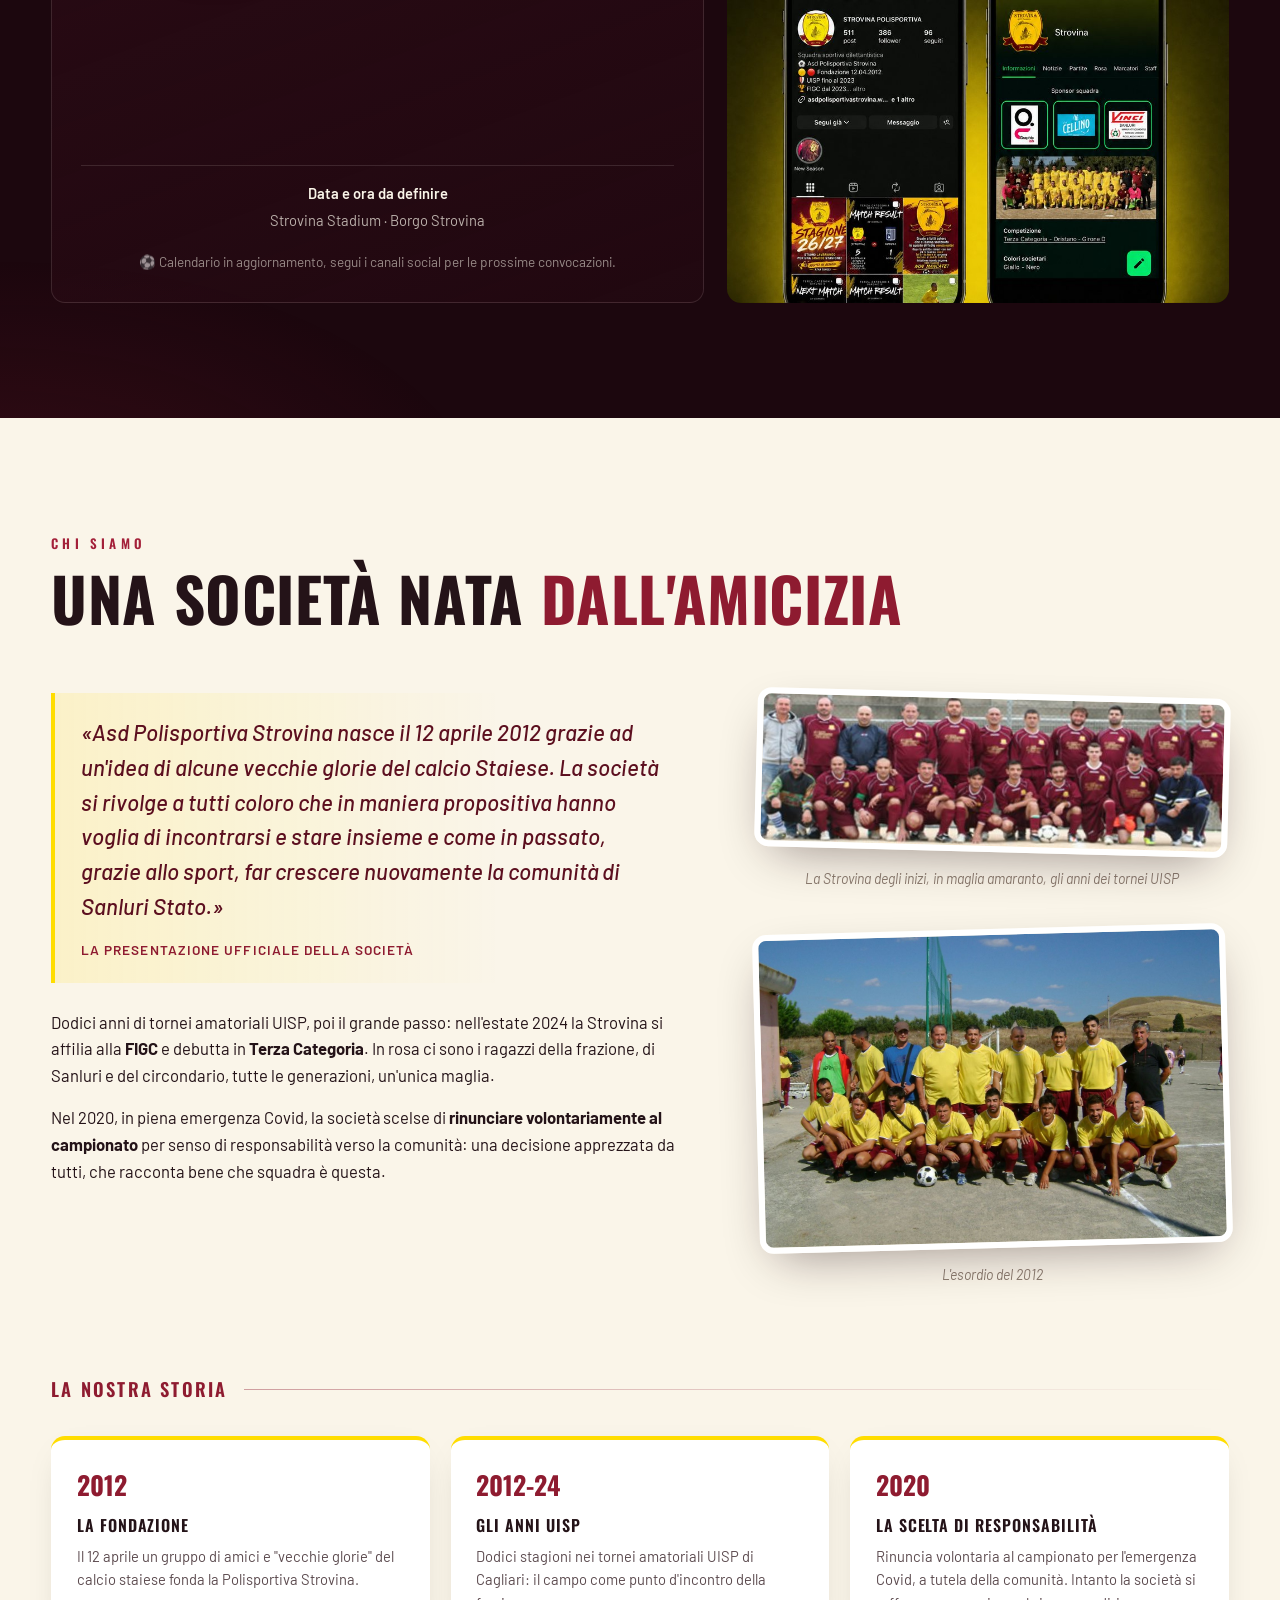
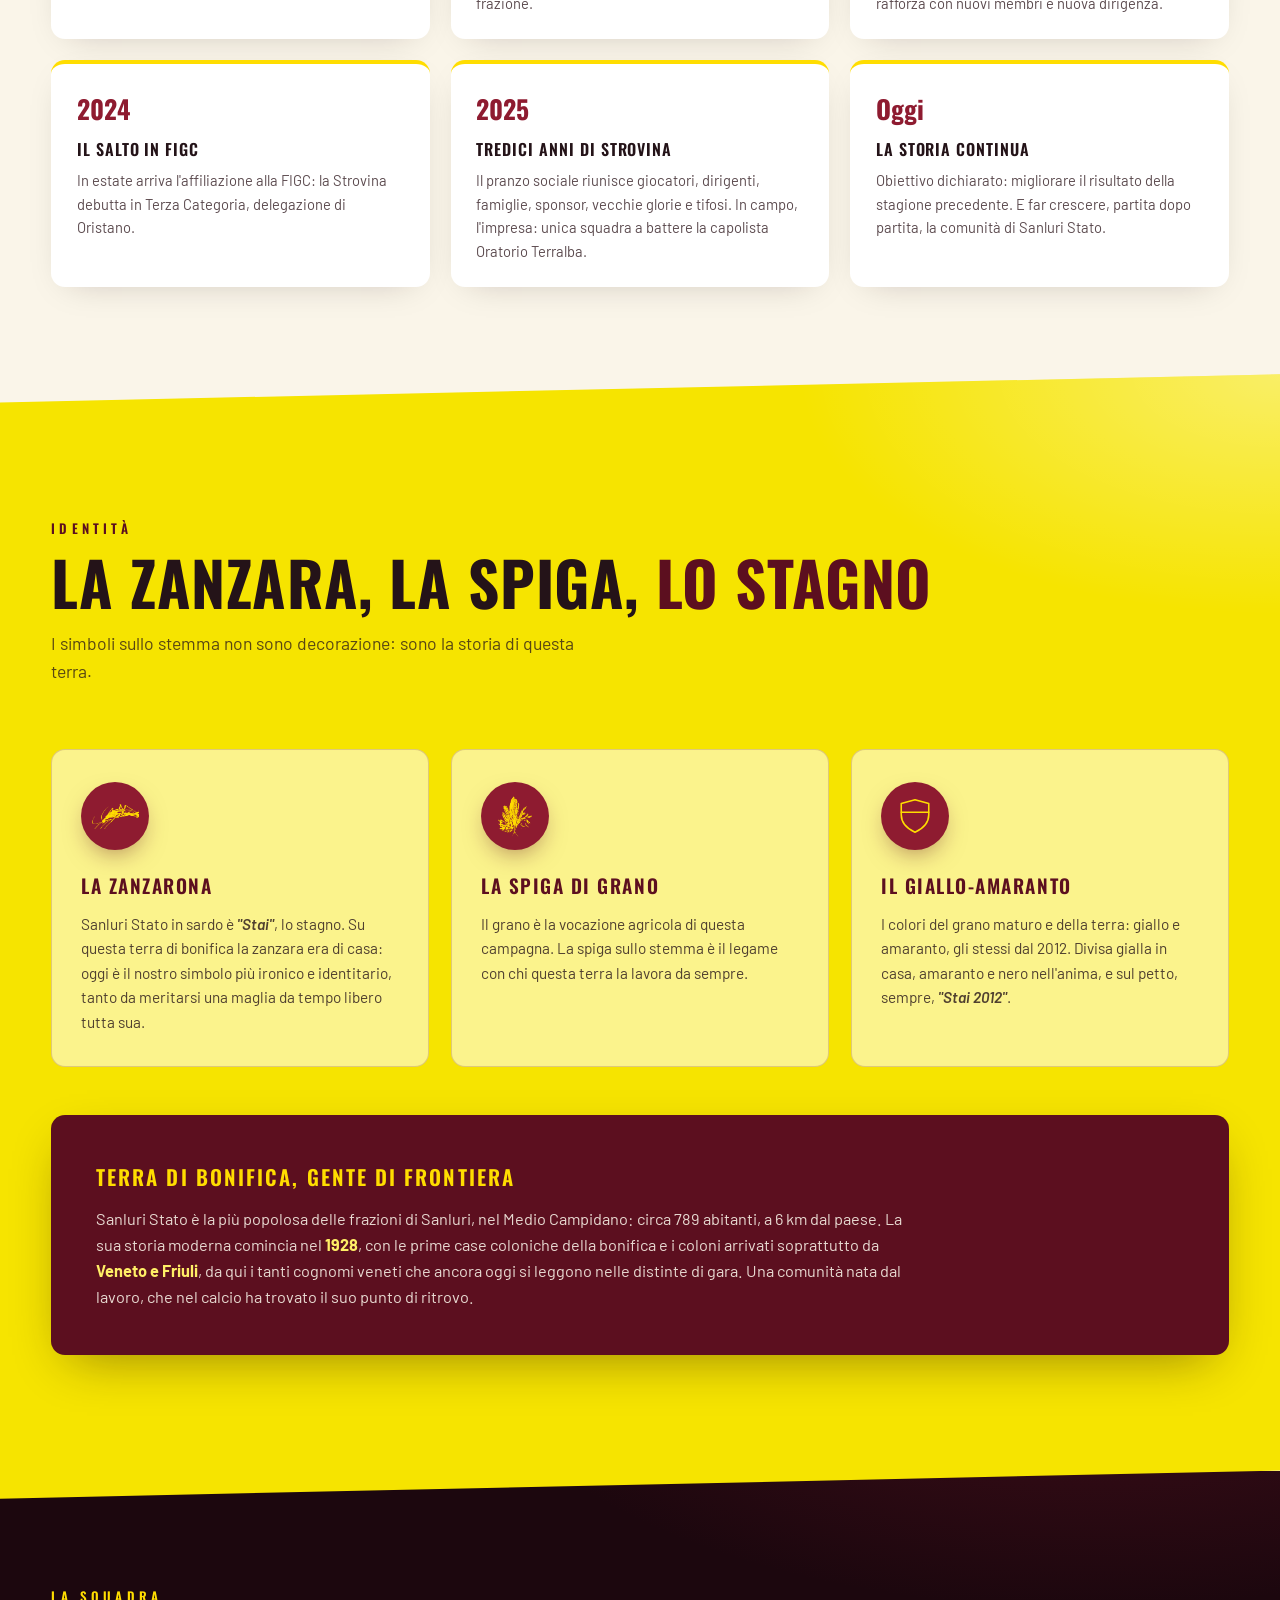
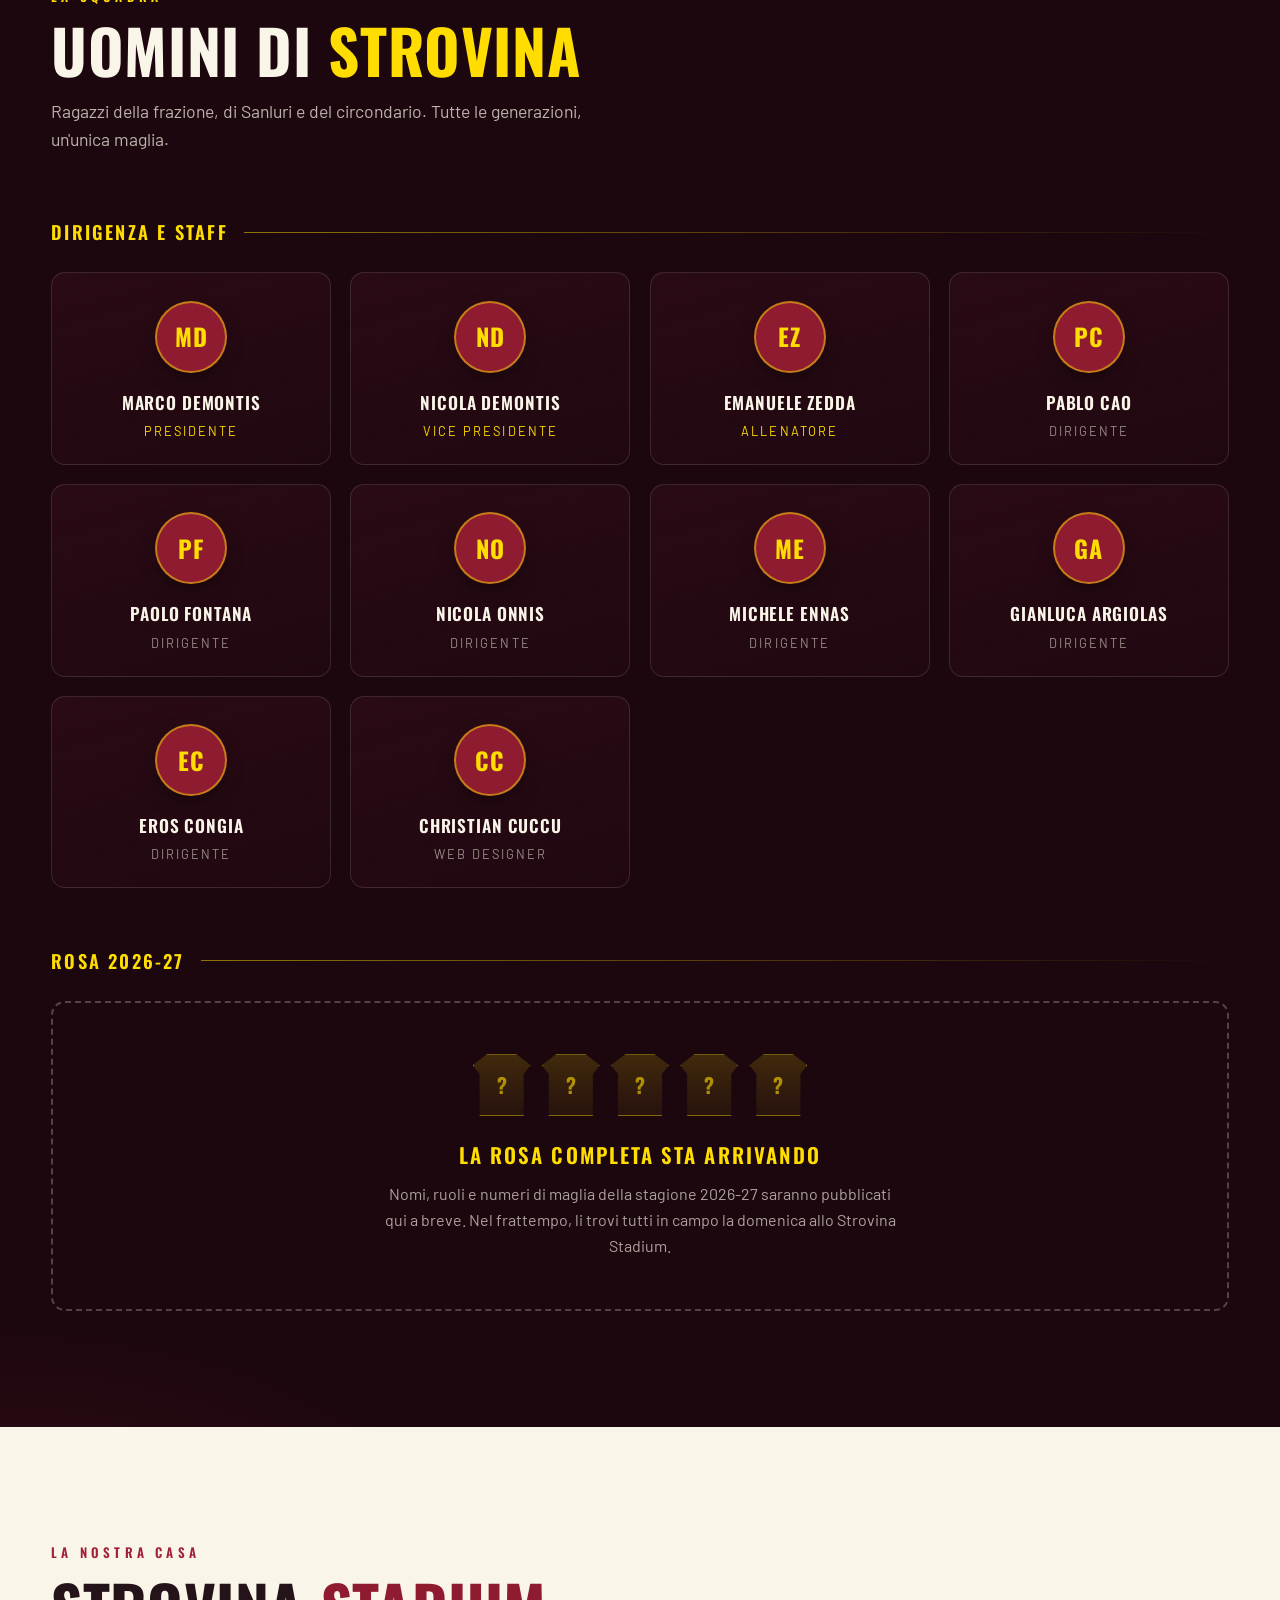
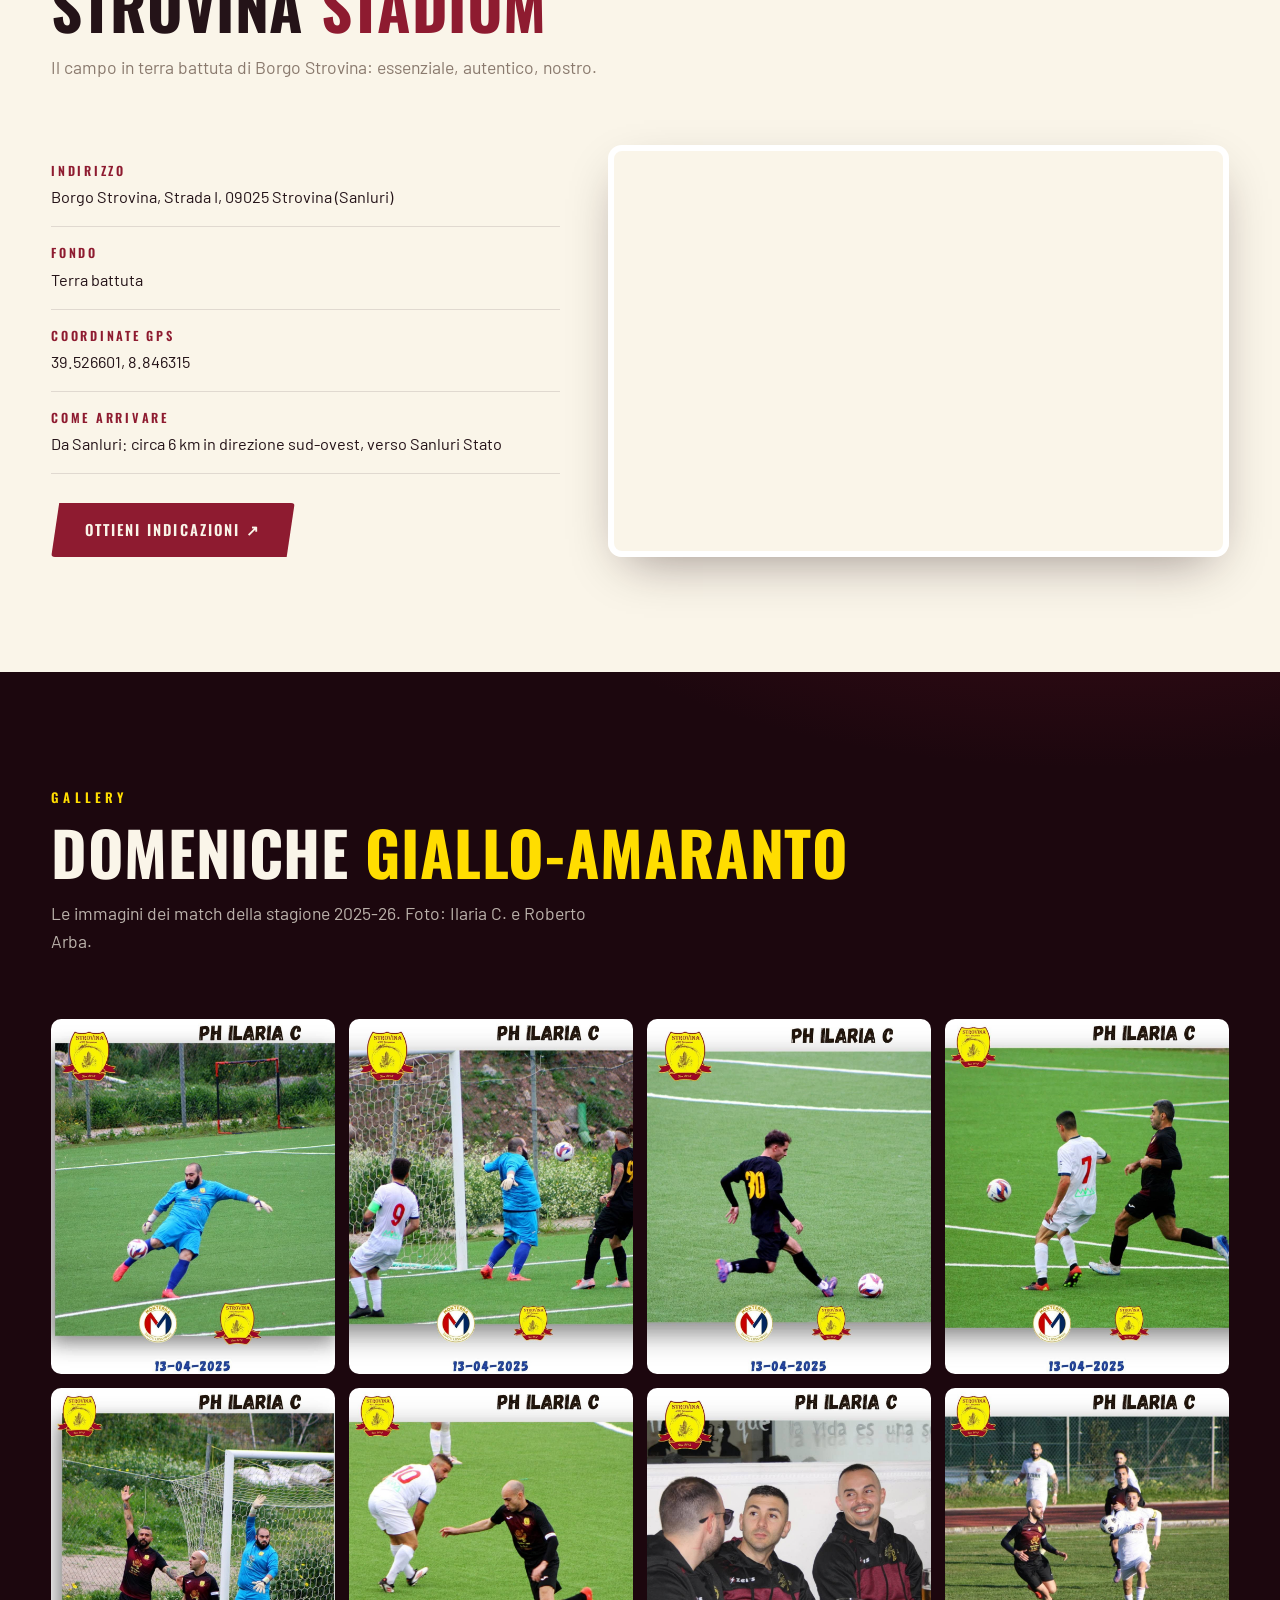
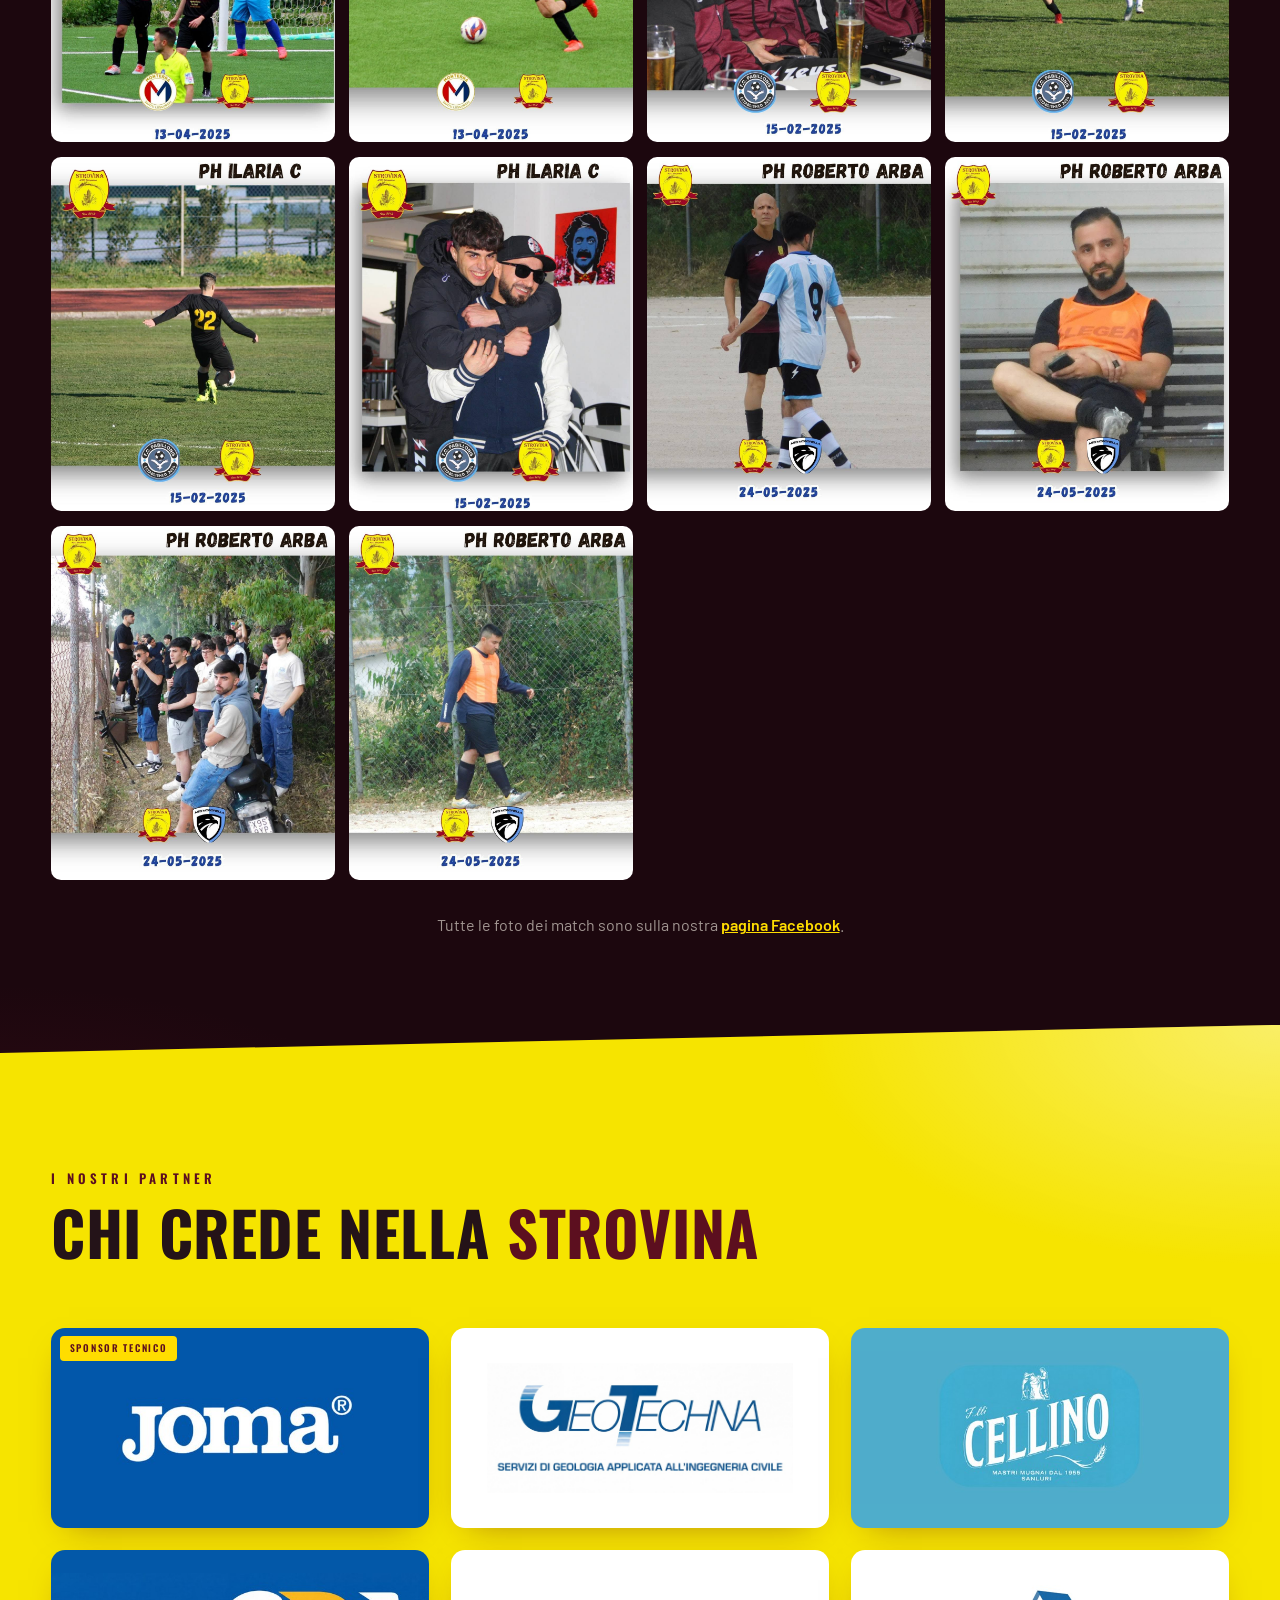
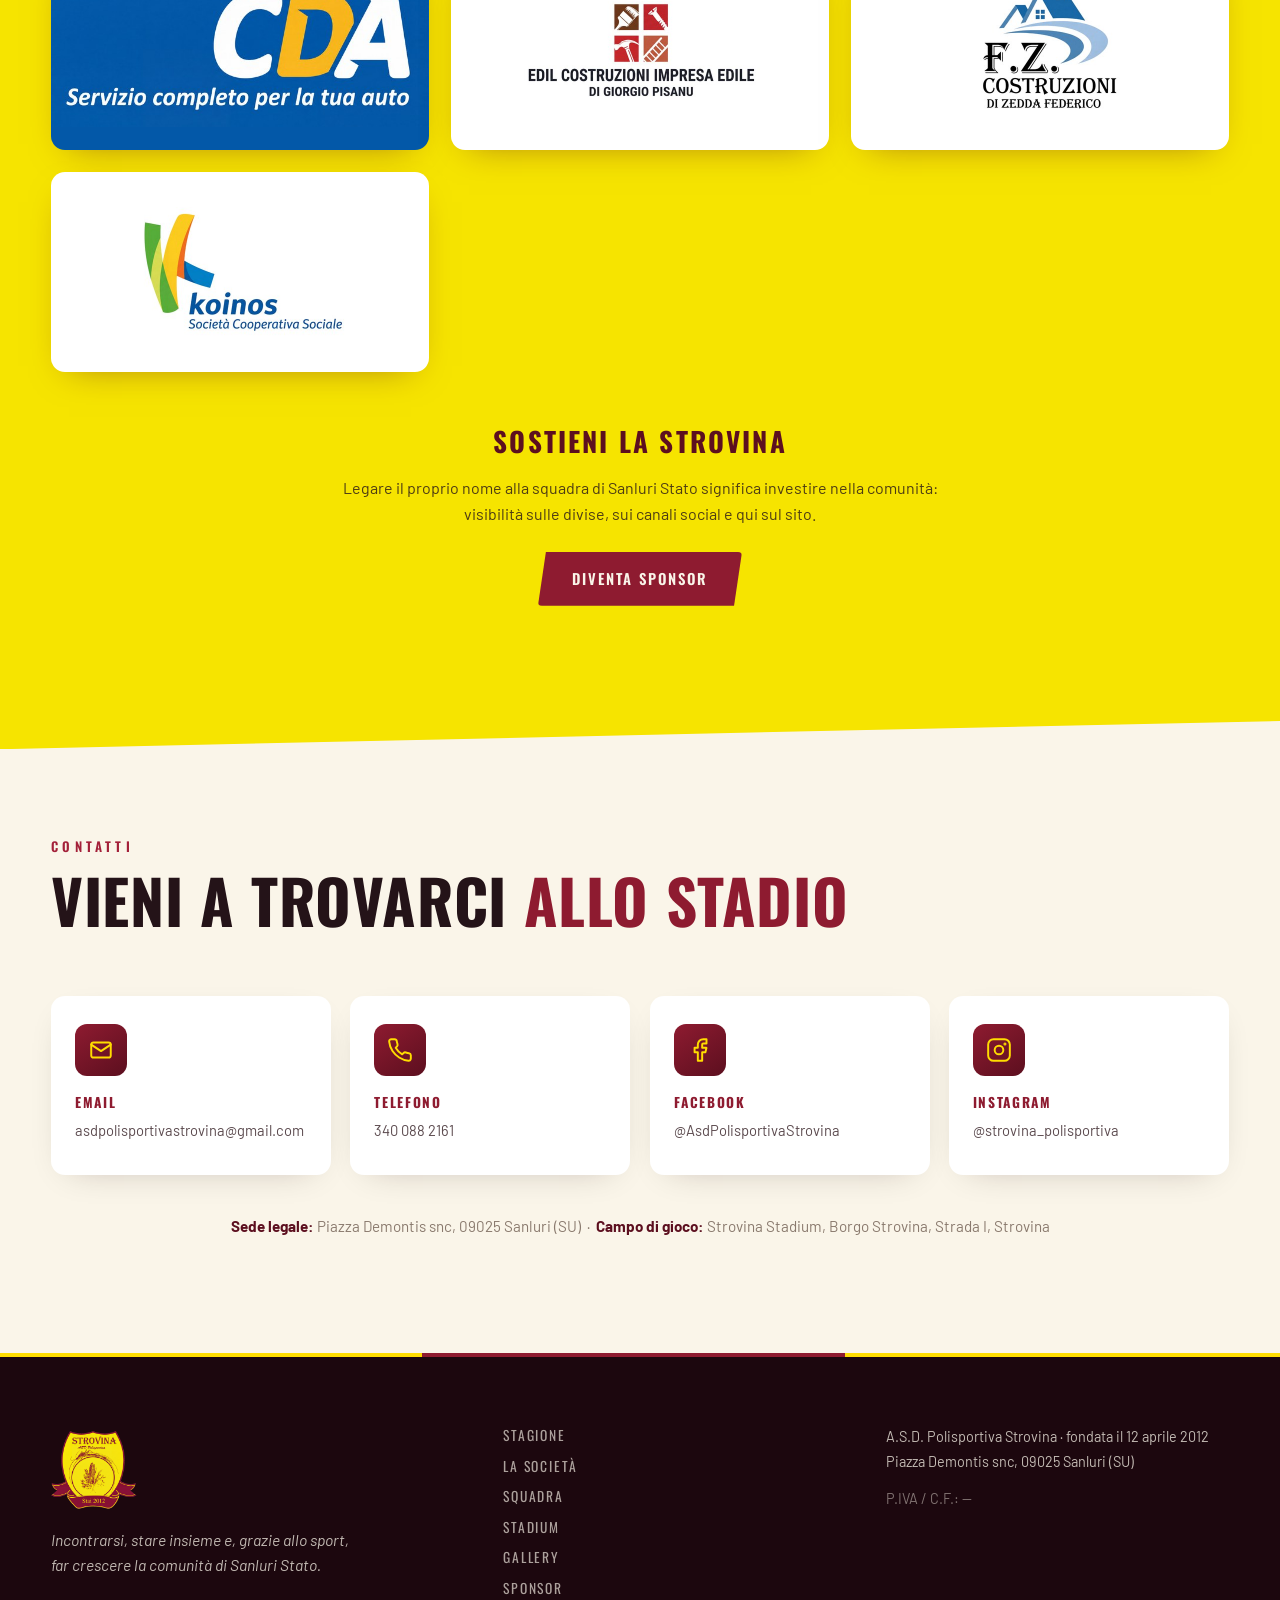
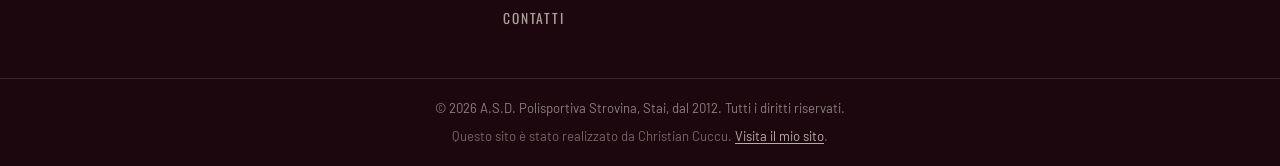
==== commit 8bf1edb0: "Sponsor: logo Geotechna aggiornato con payoff Versione con "Servizi di geologia applicata all'ingegn" ====
--- a/index.html
+++ b/index.html
@@ -554,7 +554,7 @@
           </article>
 
           <article class="sponsor-card sponsor-card--logo reveal">
-            <img src="assets/img/sponsor/geotechna.jpg" alt="Geotechna" width="640" height="260" loading="lazy">
+            <img src="assets/img/sponsor/geotechna.jpg" alt="Geotechna — Servizi di geologia applicata all'ingegneria civile" width="640" height="272" loading="lazy">
           </article>
 
           <!-- TODO: aggiungere i link ai siti degli sponsor, se disponibili -->
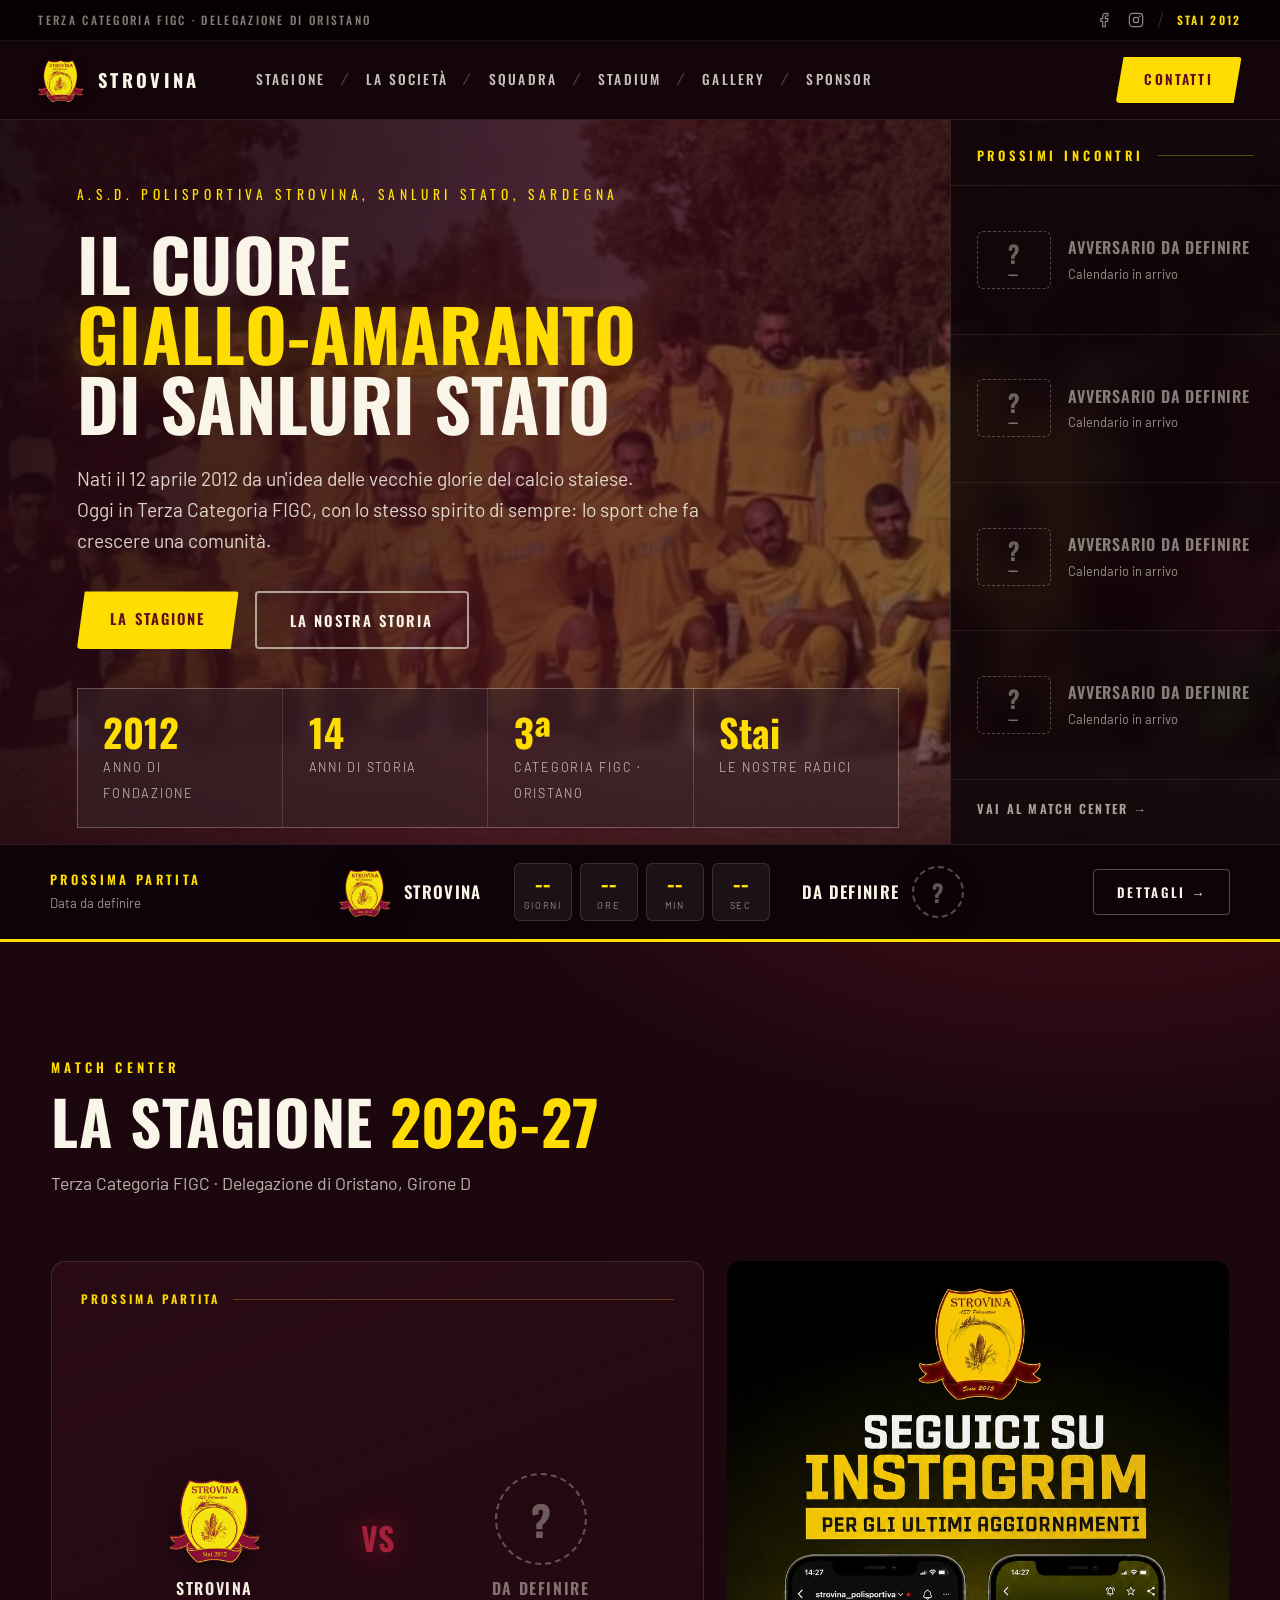
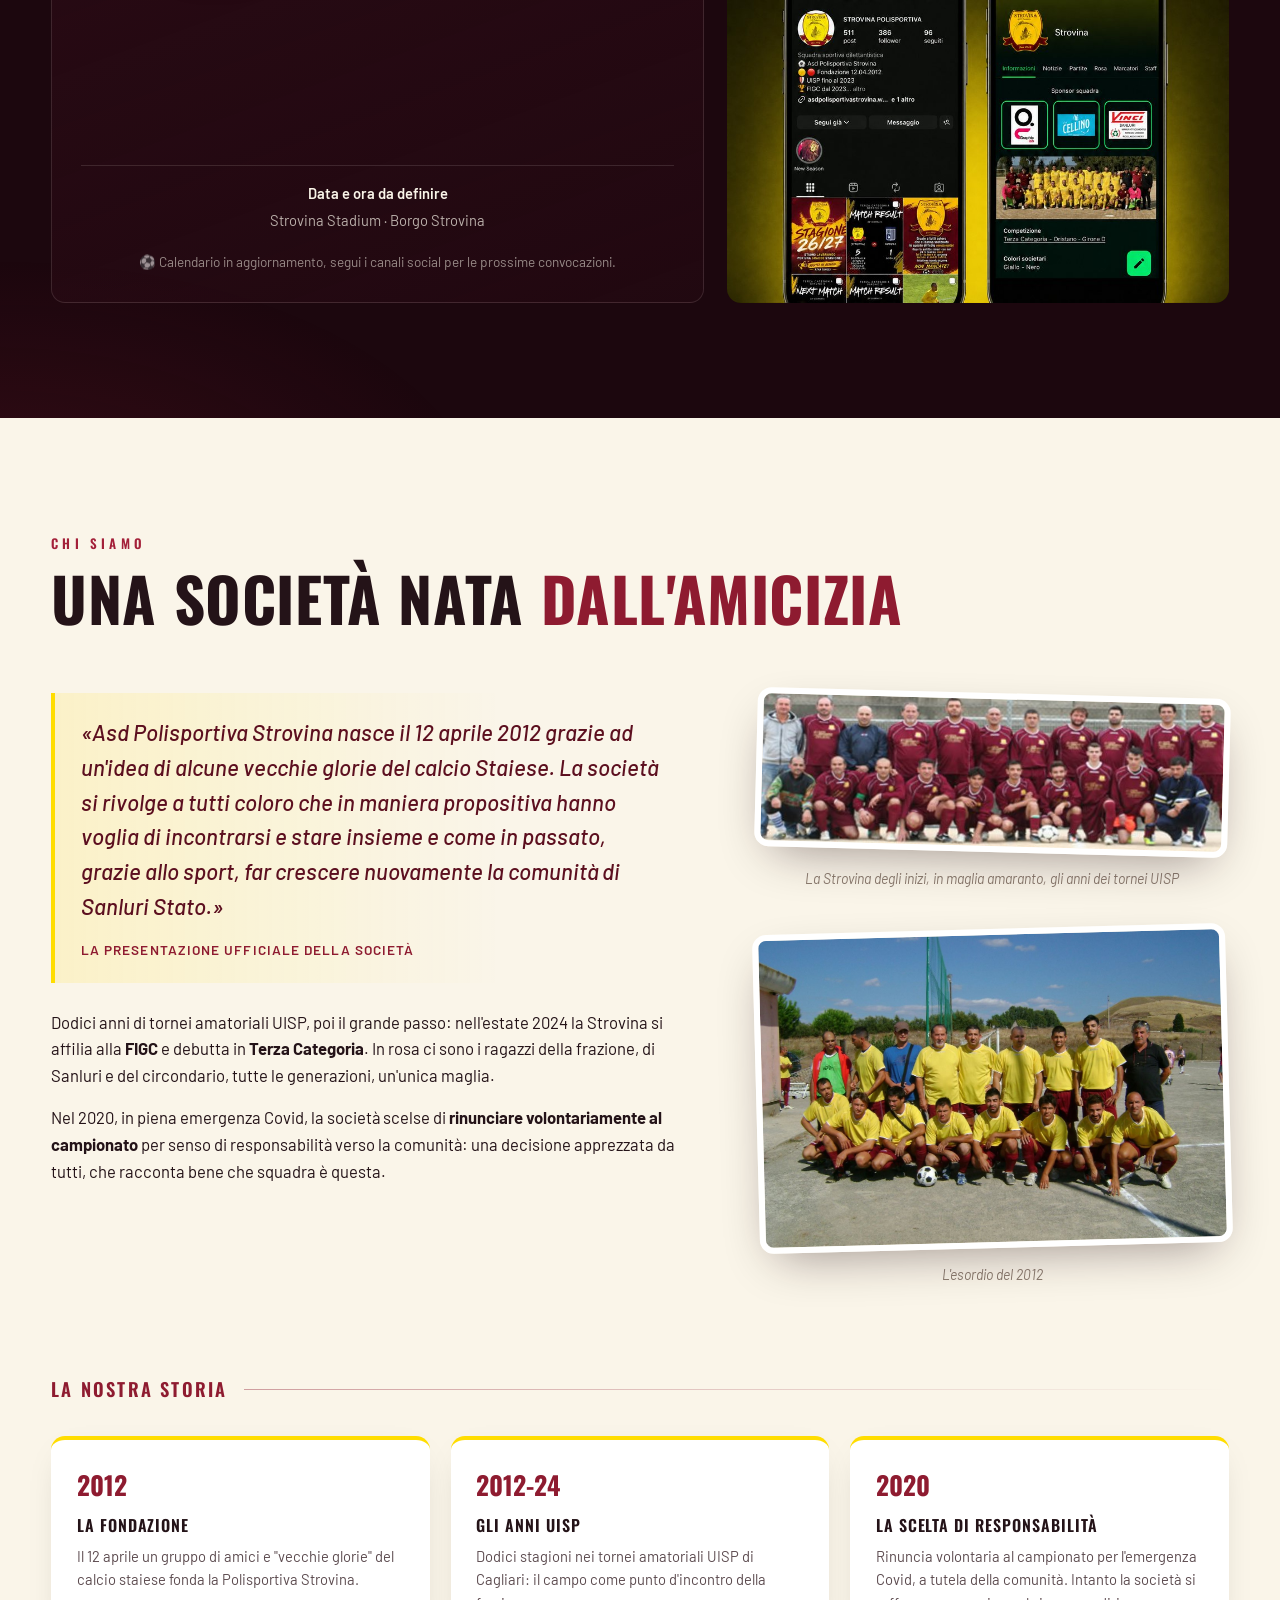
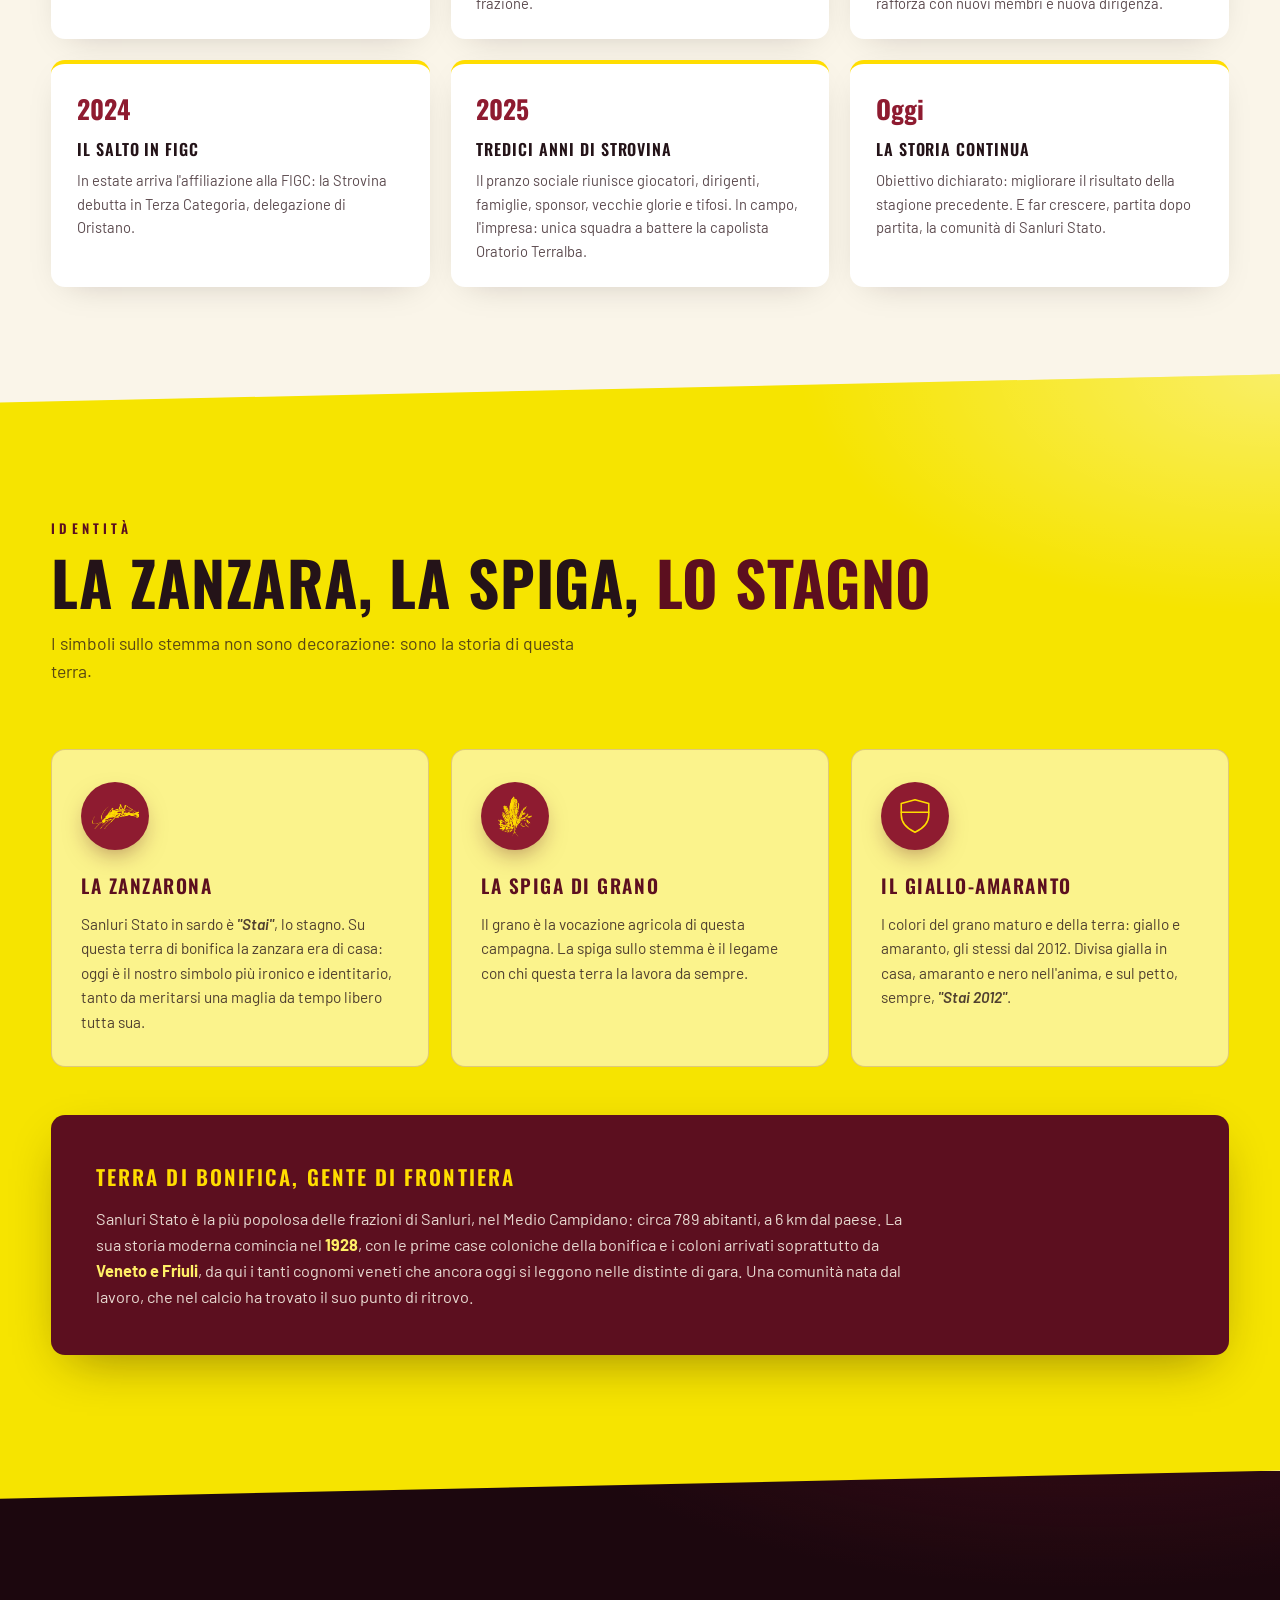
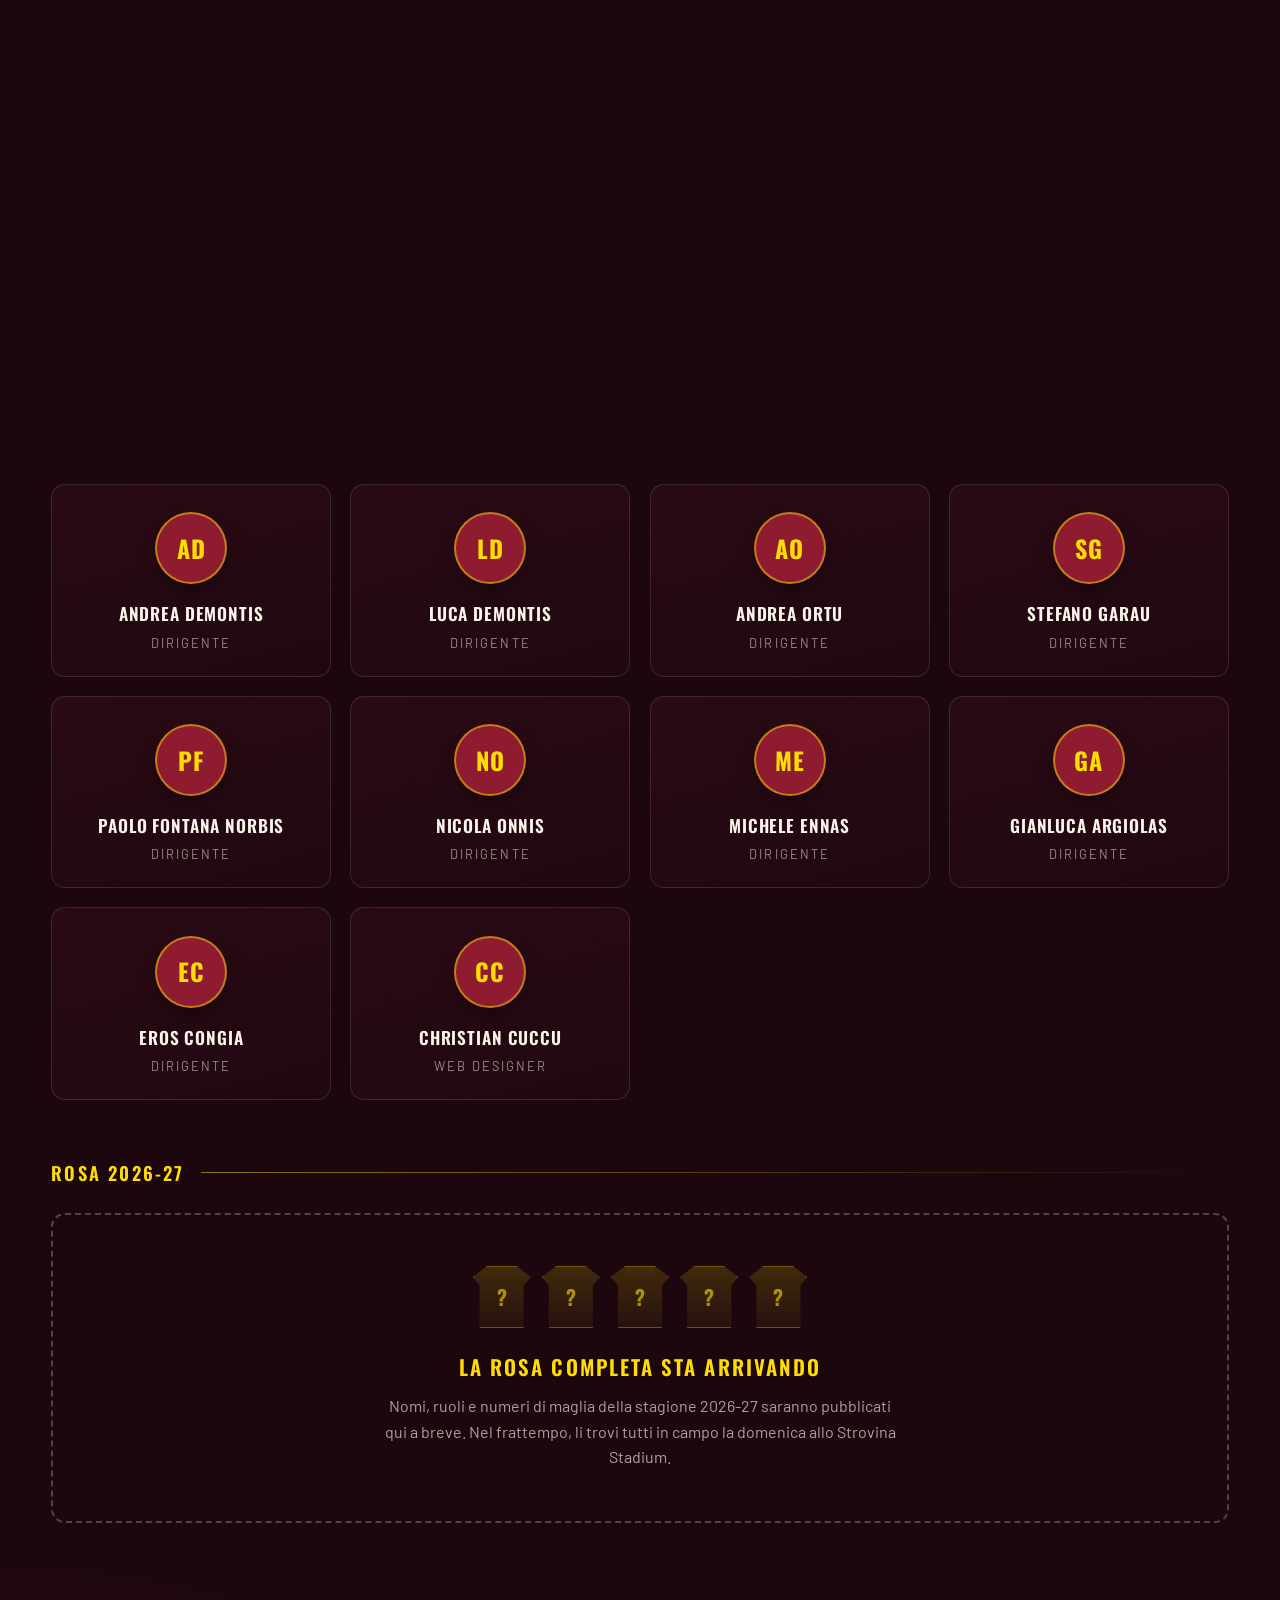
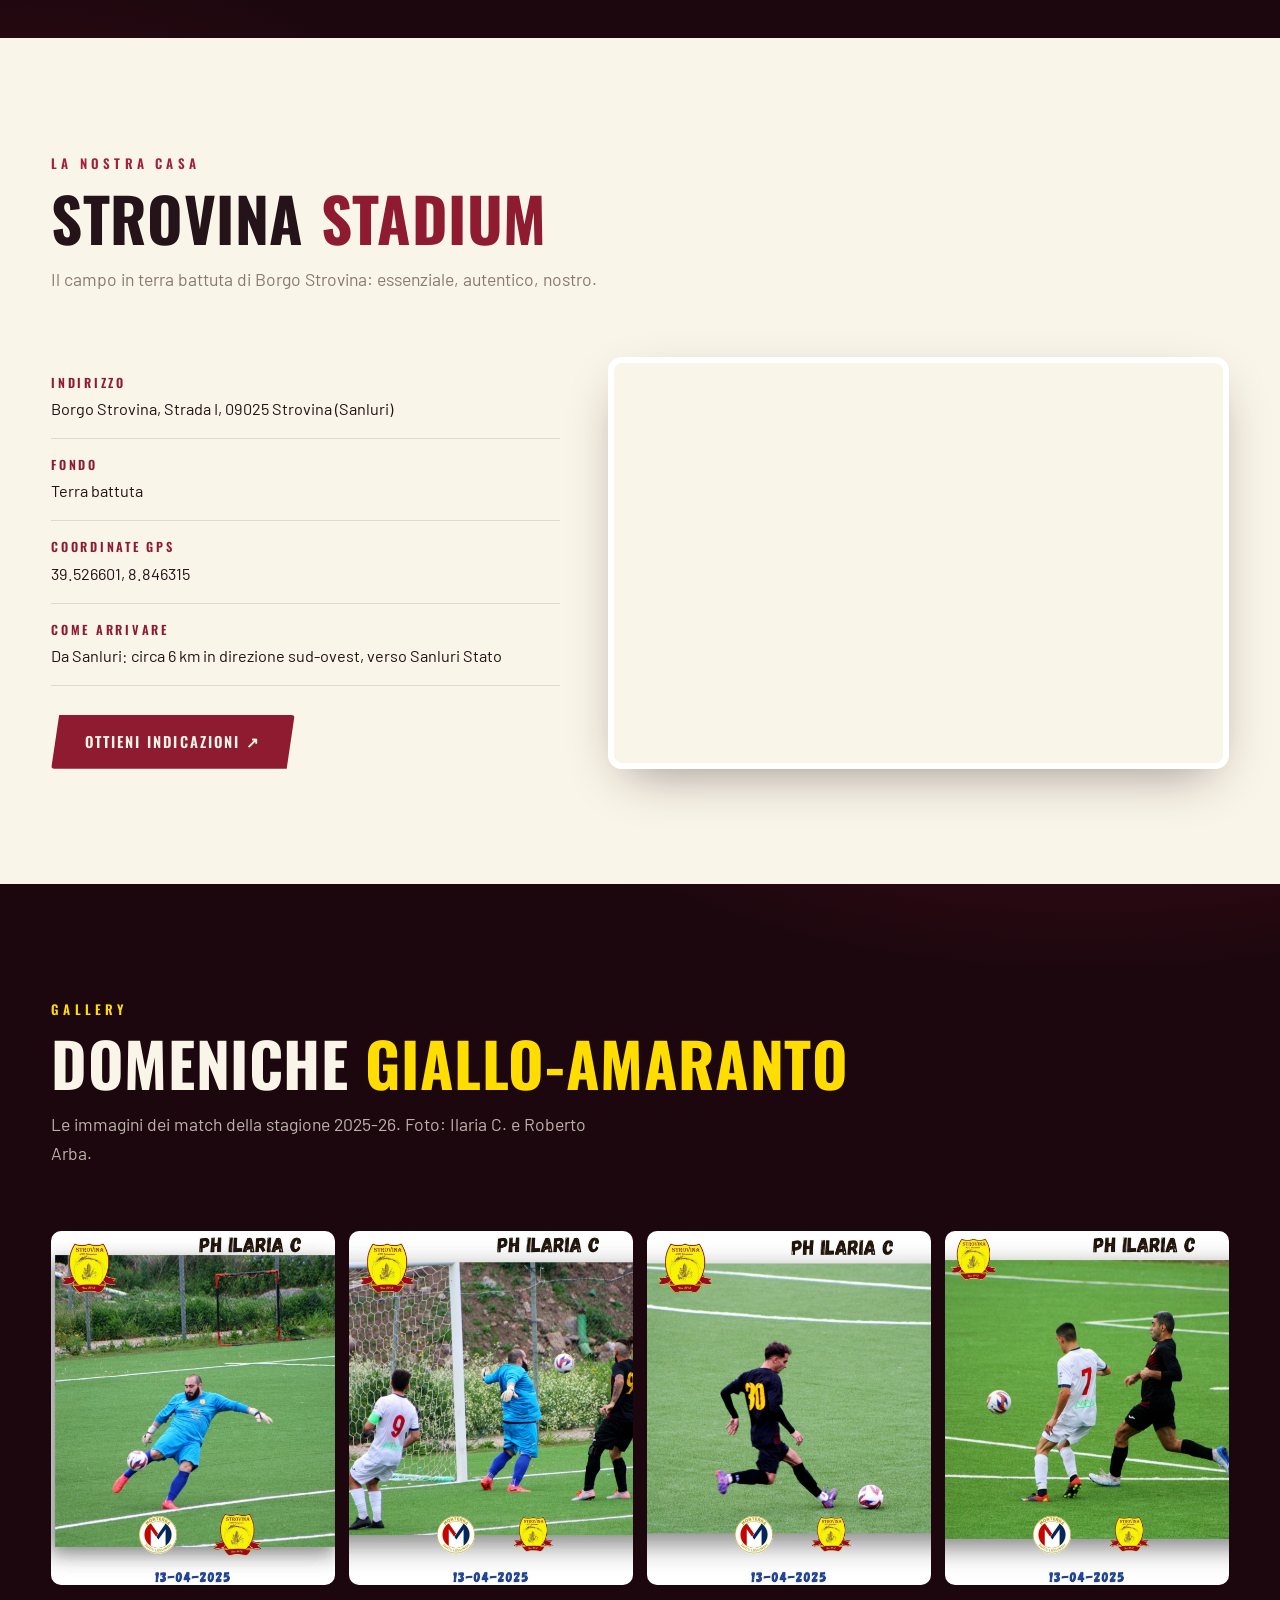
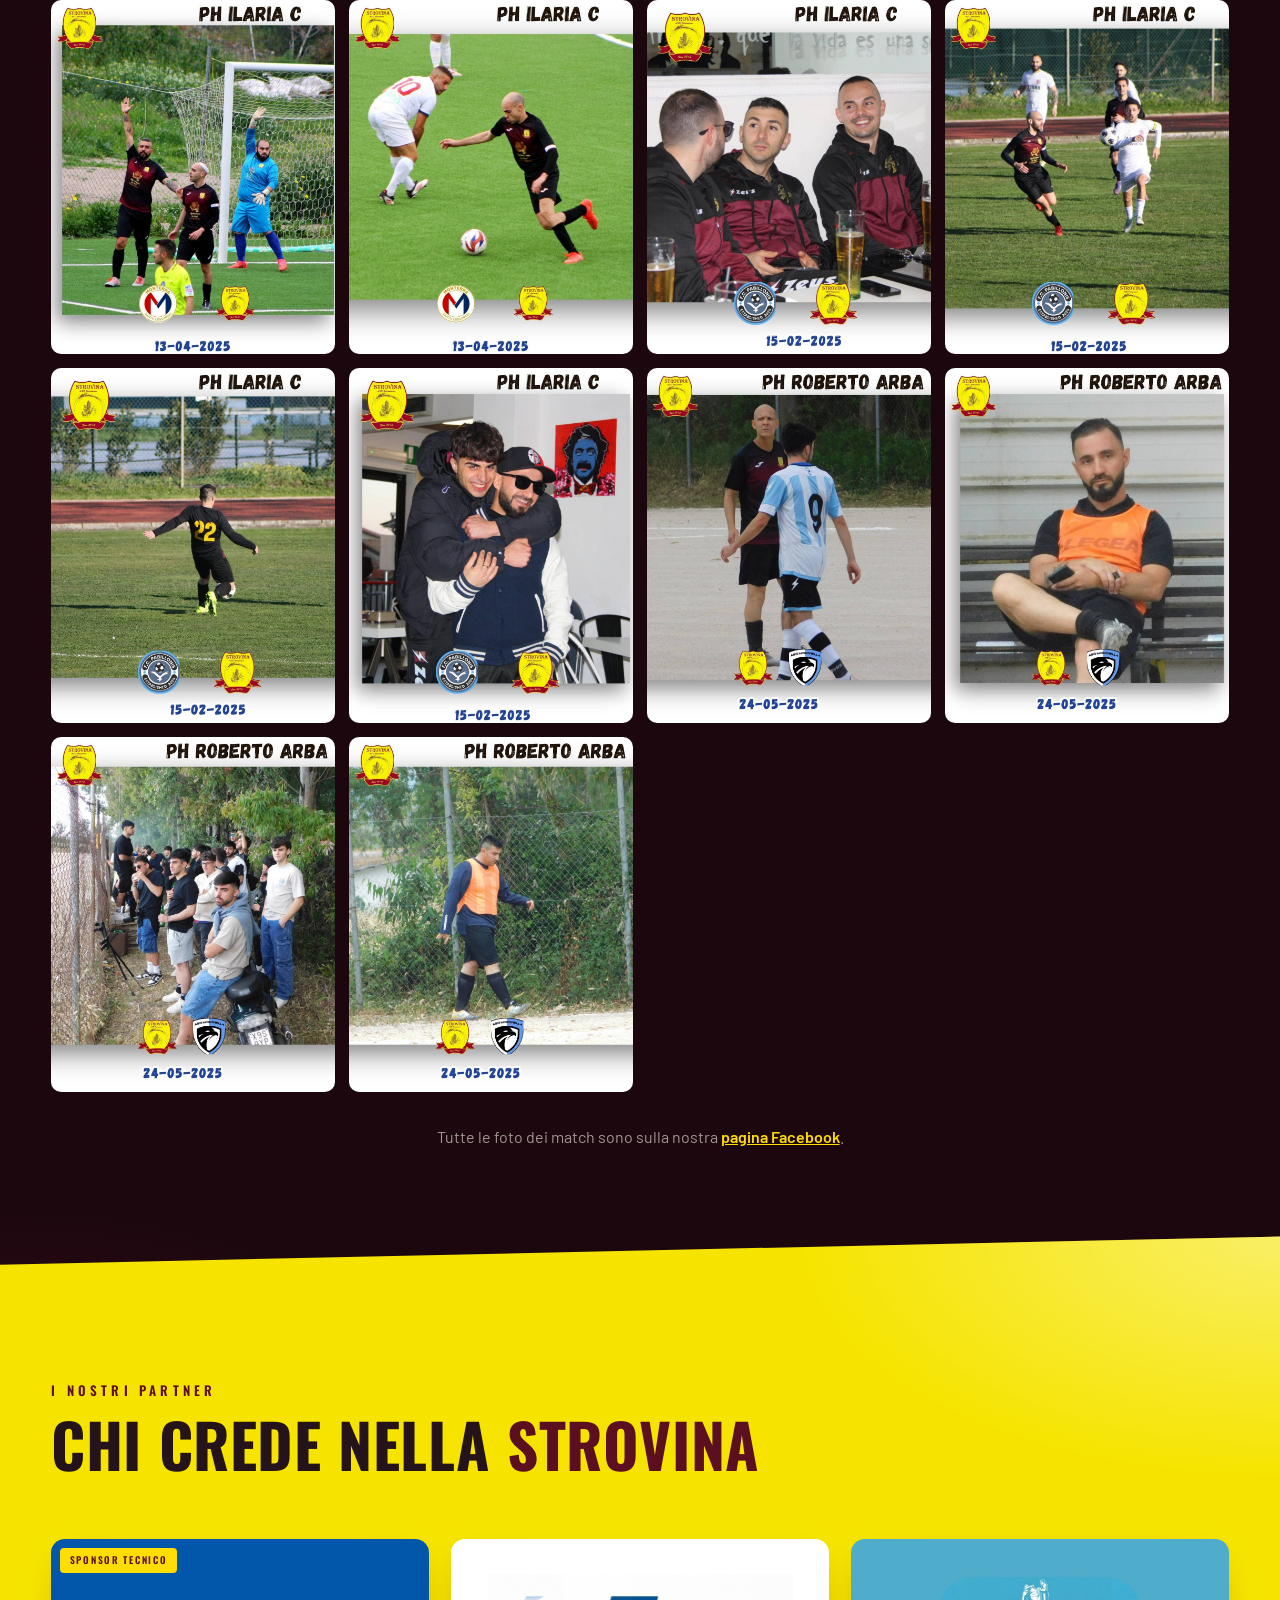
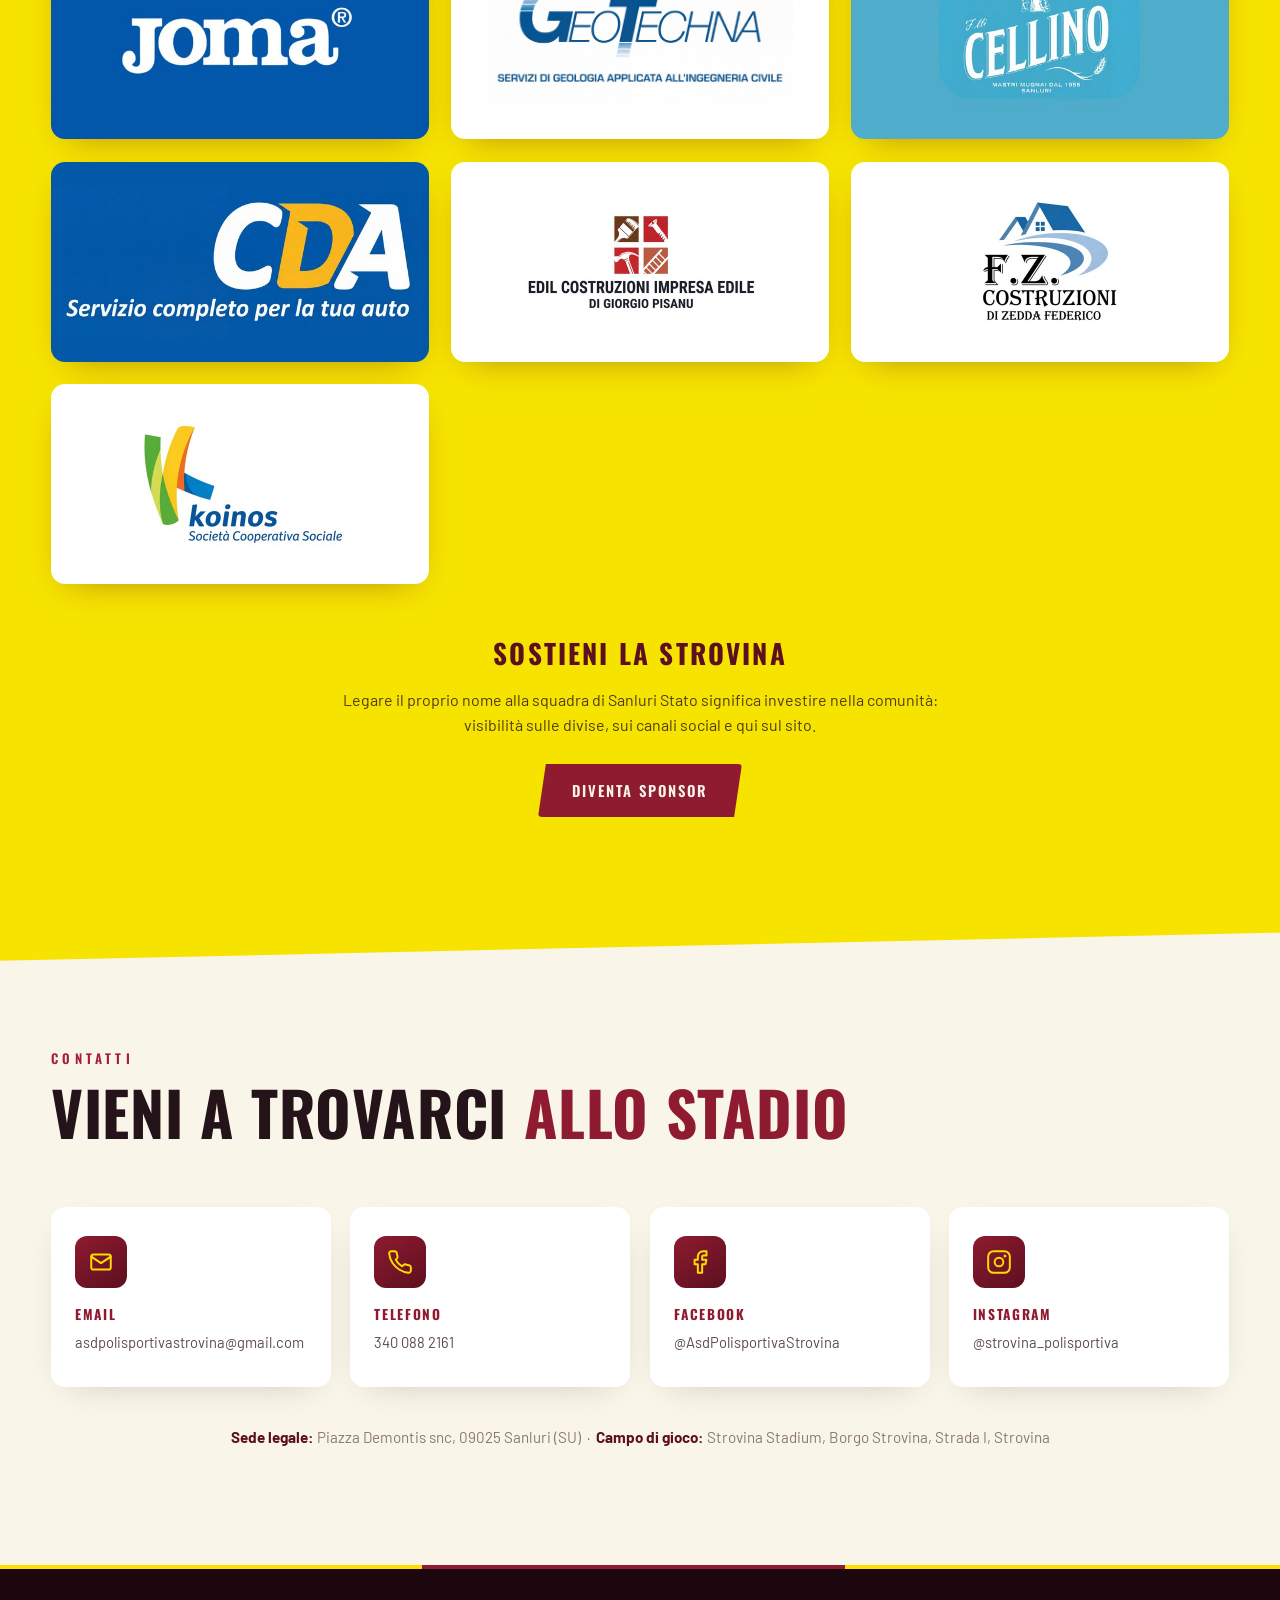
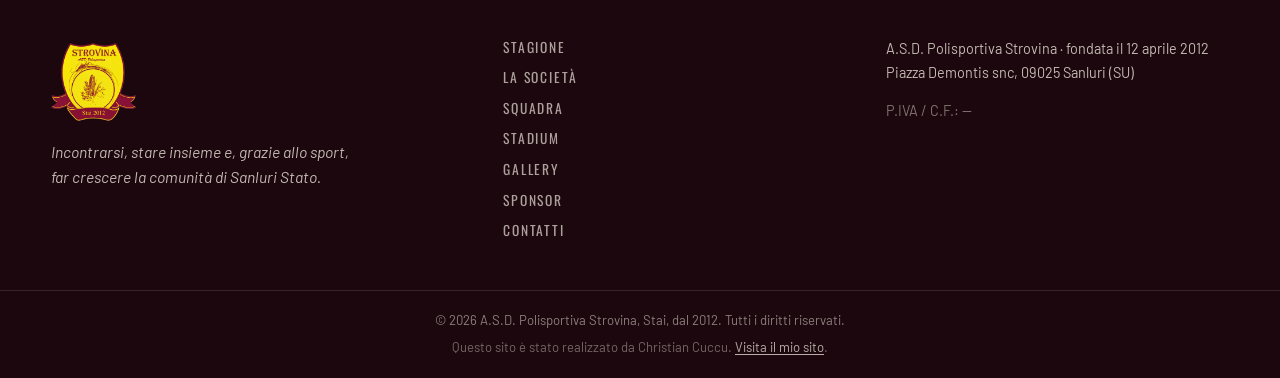
==== commit d9291969: "Staff: quattro nuovi dirigenti e correzione nome - Aggiunti Andrea Demontis, Luca Demontis, Andrea O" ====
--- a/index.html
+++ b/index.html
@@ -422,8 +422,28 @@
             <p class="staff-card__role">Dirigente</p>
           </article>
           <article class="staff-card reveal">
+            <span class="staff-card__monogram" aria-hidden="true">AD</span>
+            <h4 class="staff-card__name">Andrea Demontis</h4>
+            <p class="staff-card__role">Dirigente</p>
+          </article>
+          <article class="staff-card reveal">
+            <span class="staff-card__monogram" aria-hidden="true">LD</span>
+            <h4 class="staff-card__name">Luca Demontis</h4>
+            <p class="staff-card__role">Dirigente</p>
+          </article>
+          <article class="staff-card reveal">
+            <span class="staff-card__monogram" aria-hidden="true">AO</span>
+            <h4 class="staff-card__name">Andrea Ortu</h4>
+            <p class="staff-card__role">Dirigente</p>
+          </article>
+          <article class="staff-card reveal">
+            <span class="staff-card__monogram" aria-hidden="true">SG</span>
+            <h4 class="staff-card__name">Stefano Garau</h4>
+            <p class="staff-card__role">Dirigente</p>
+          </article>
+          <article class="staff-card reveal">
             <span class="staff-card__monogram" aria-hidden="true">PF</span>
-            <h4 class="staff-card__name">Paolo Fontana</h4>
+            <h4 class="staff-card__name">Paolo Fontana Norbis</h4>
             <p class="staff-card__role">Dirigente</p>
           </article>
           <article class="staff-card reveal">
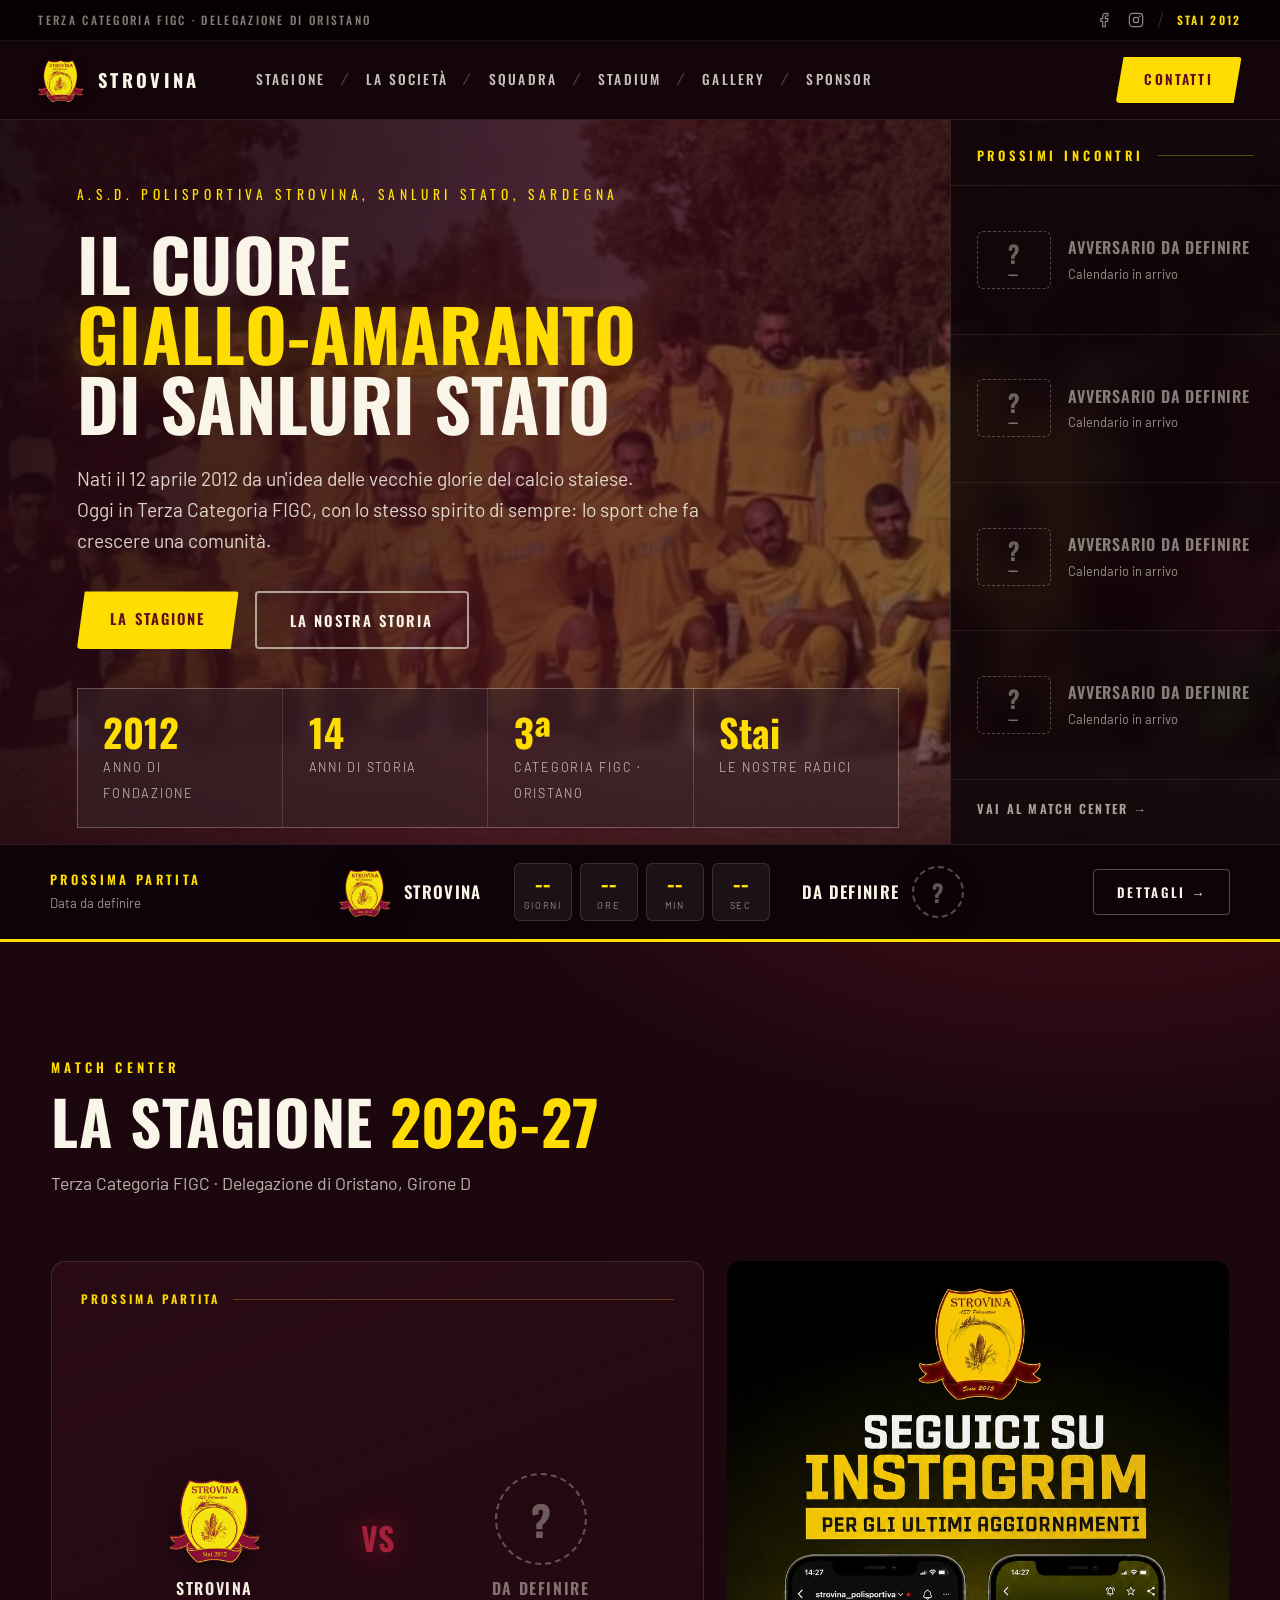
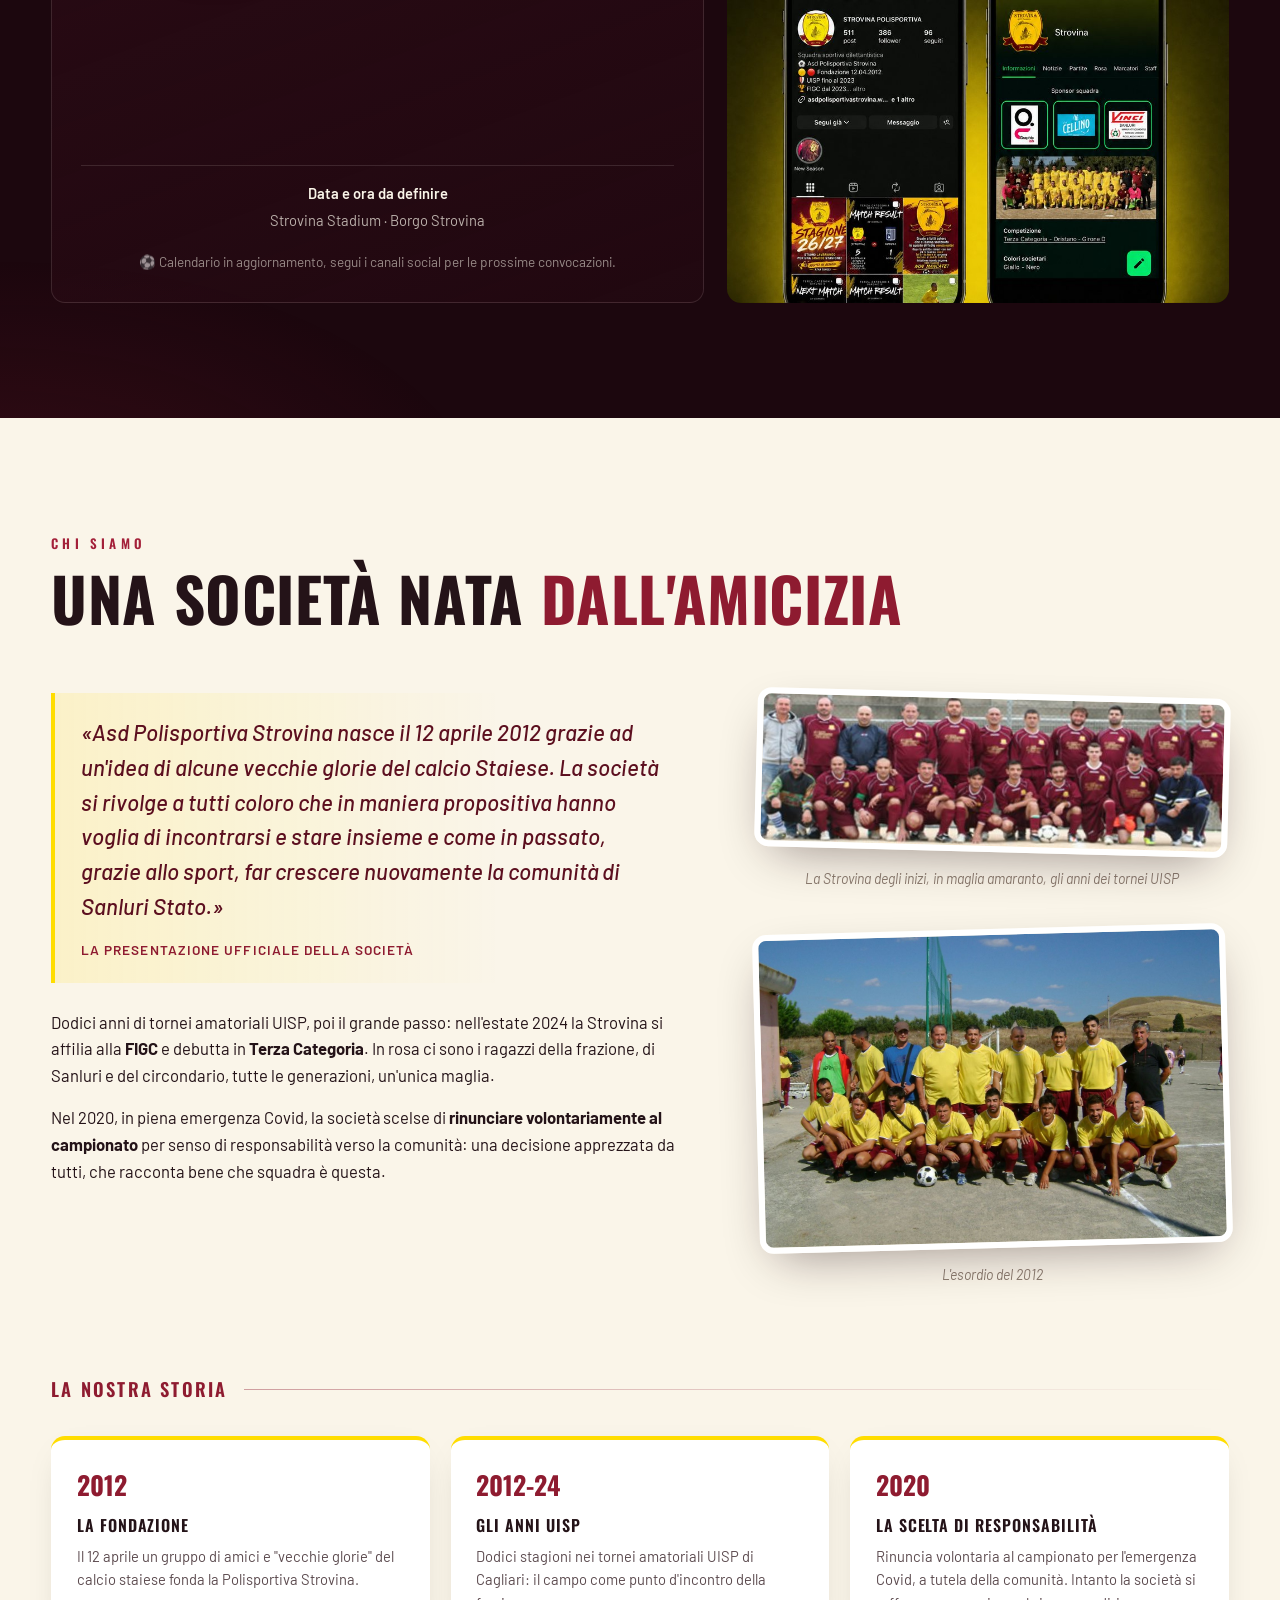
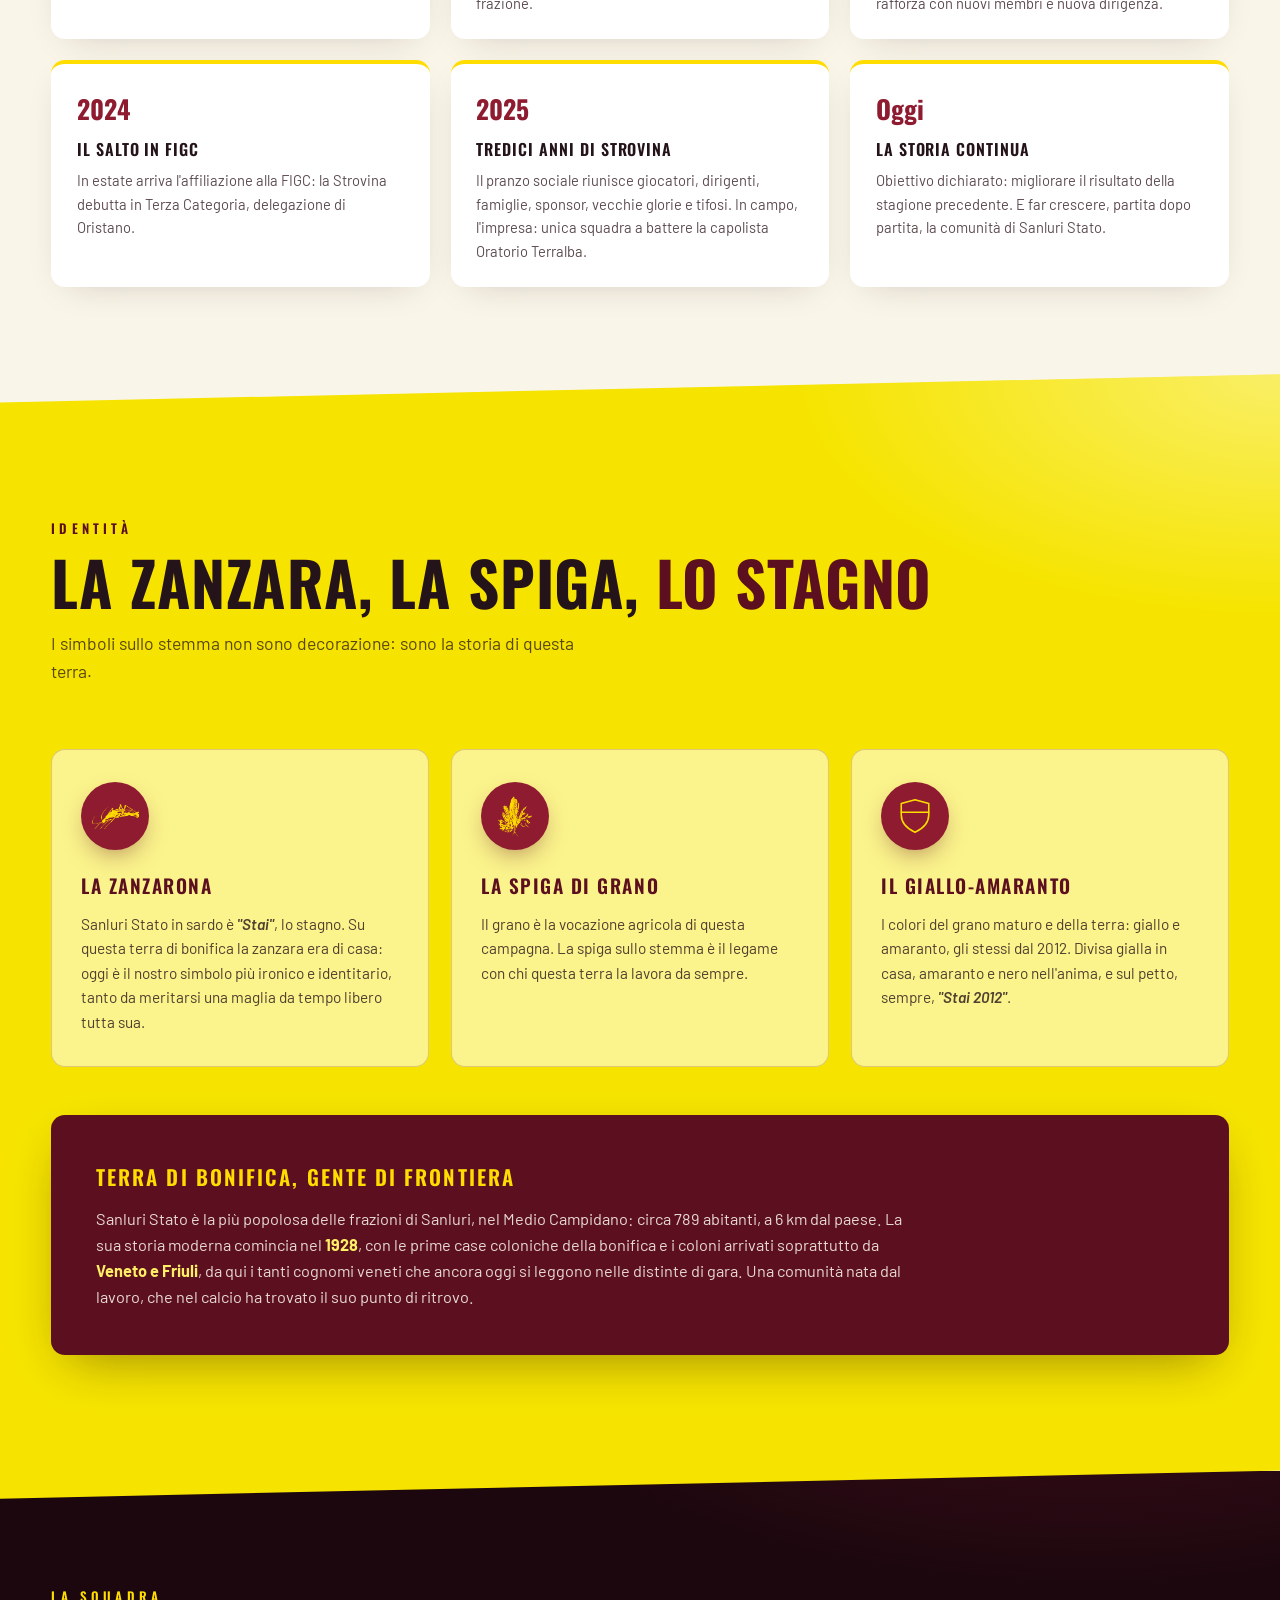
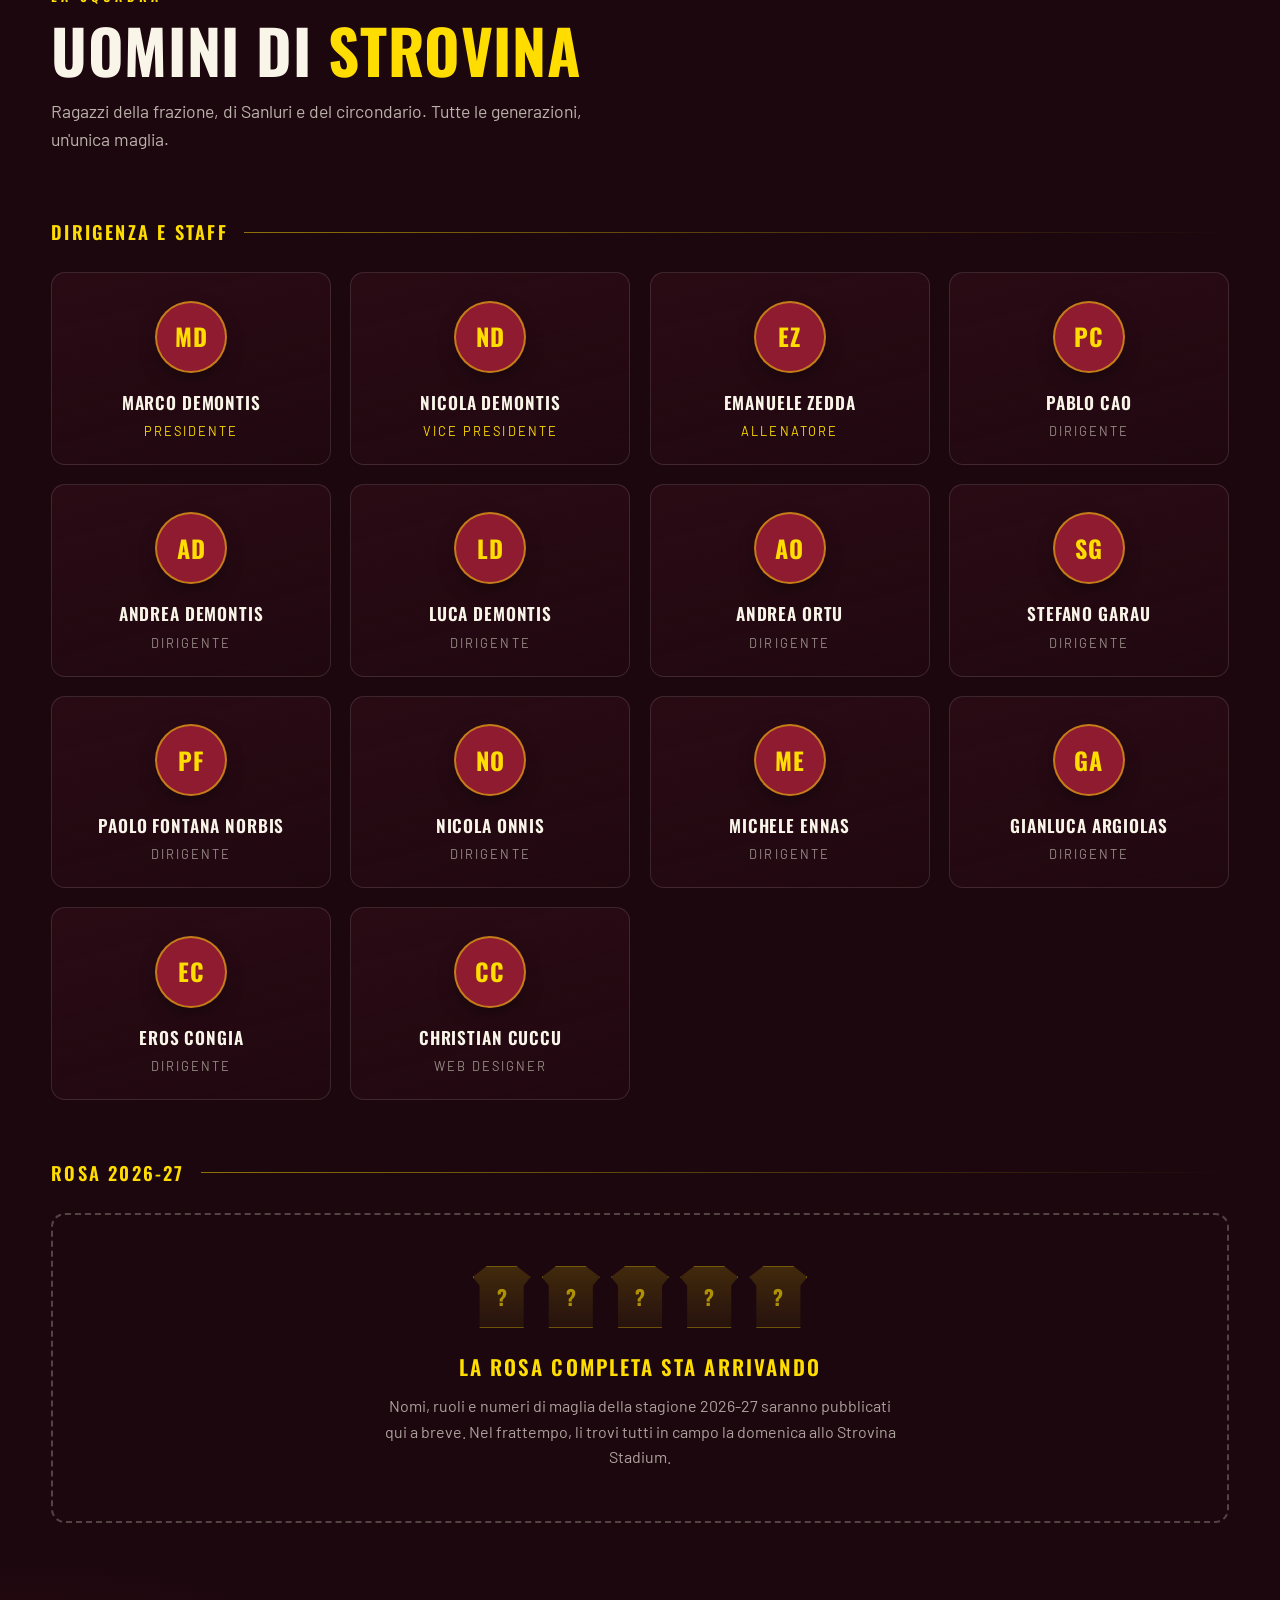
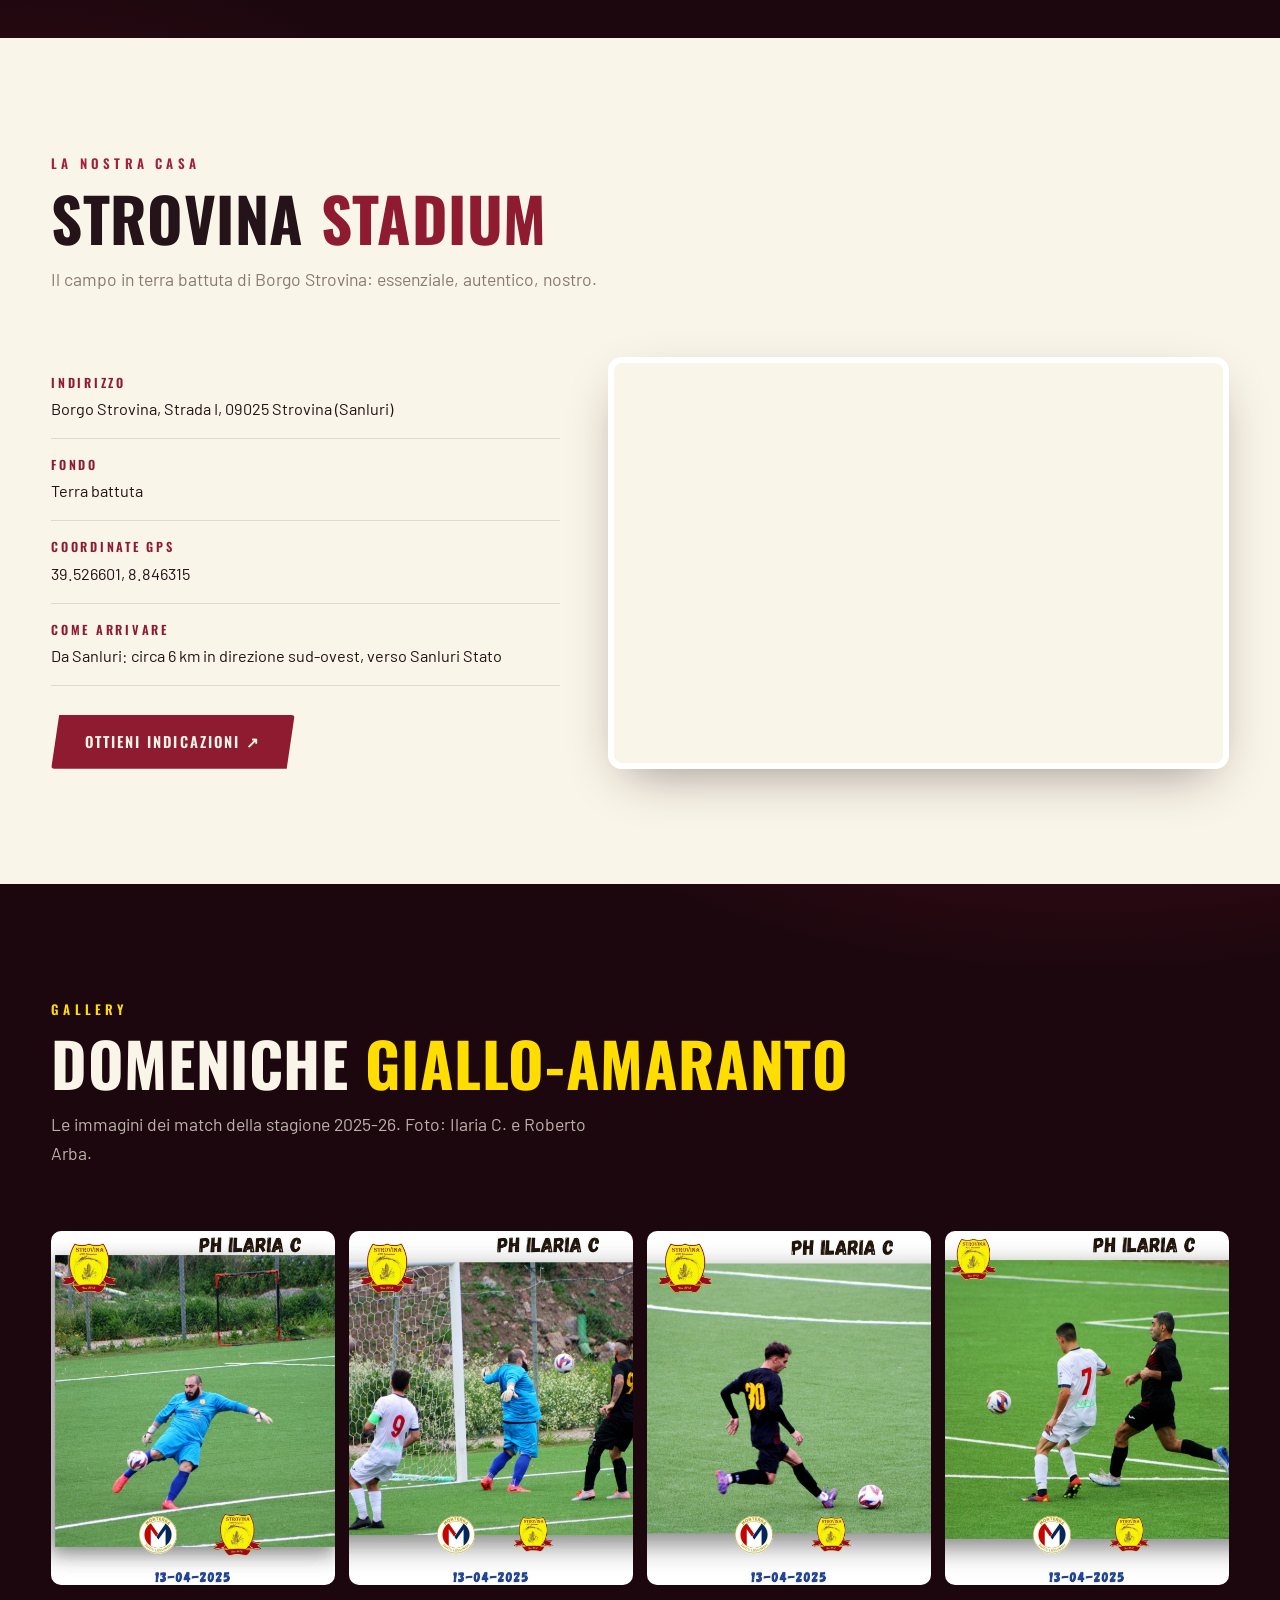
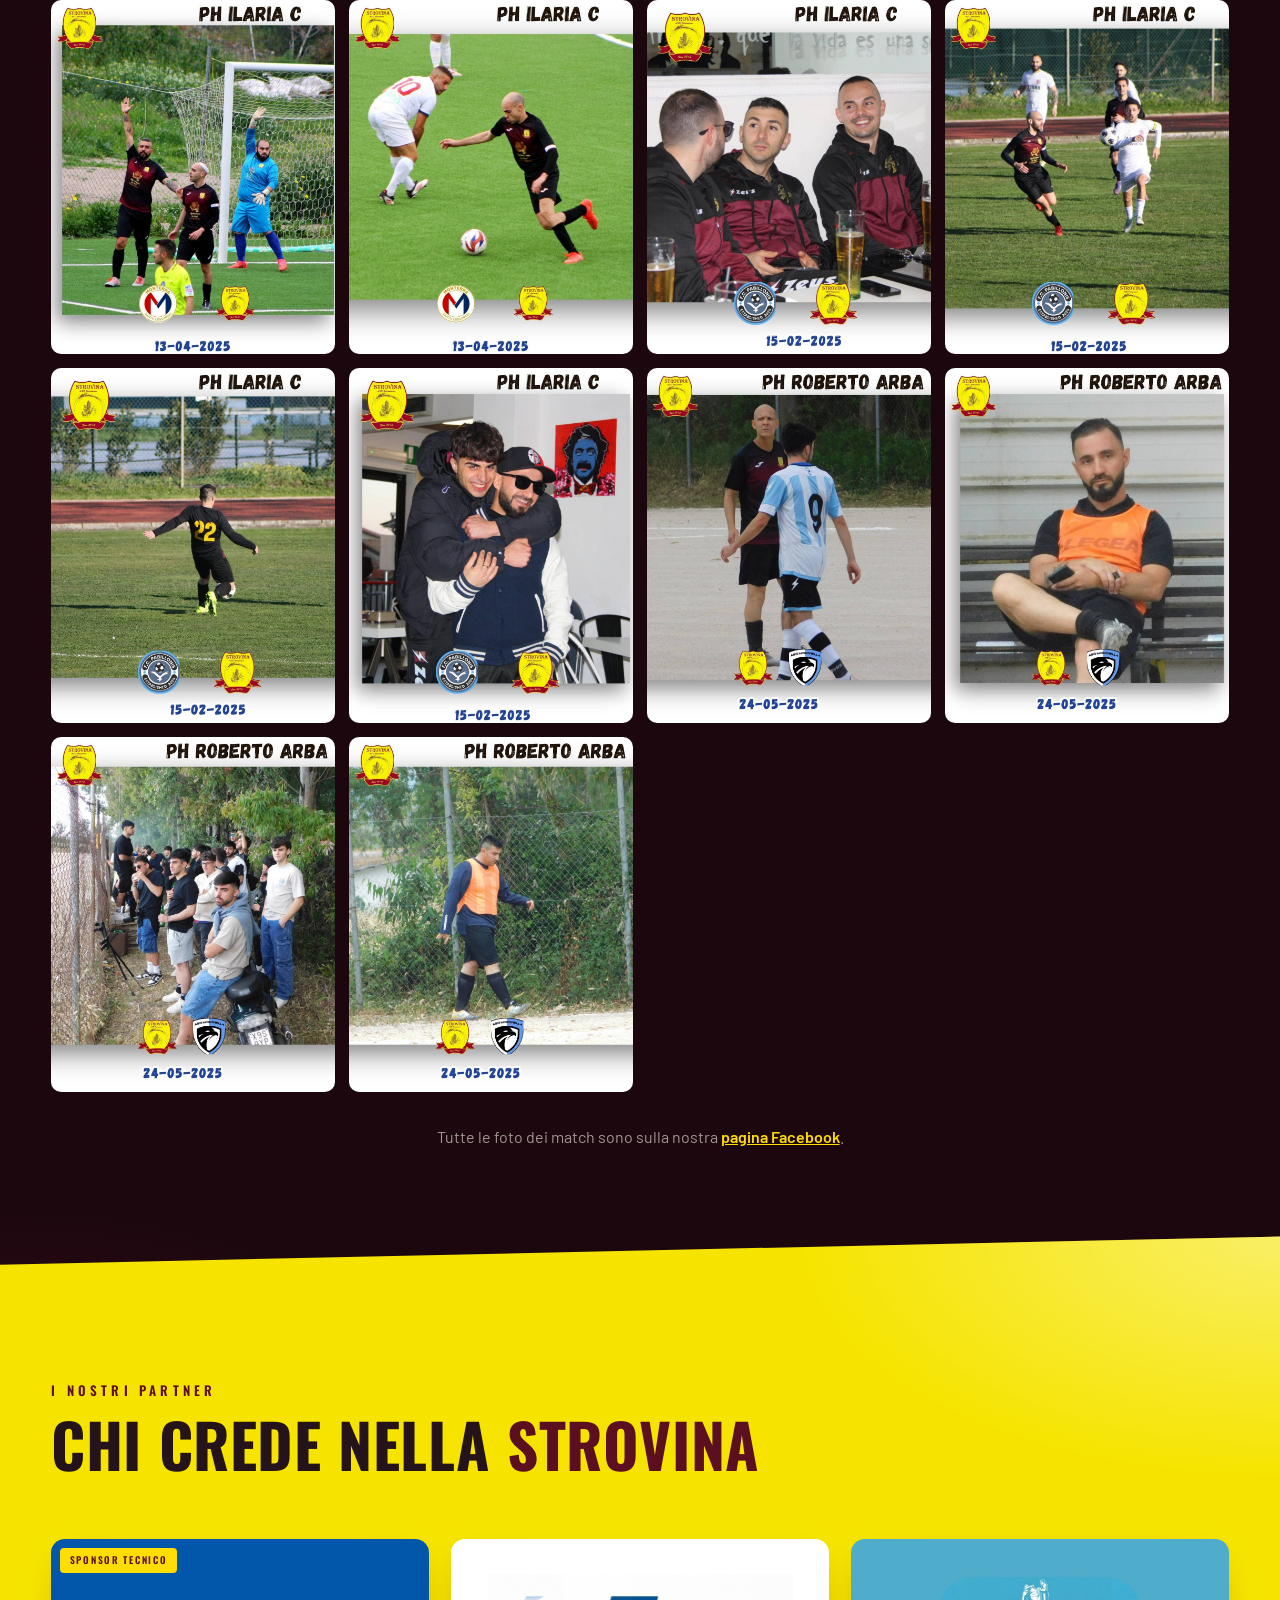
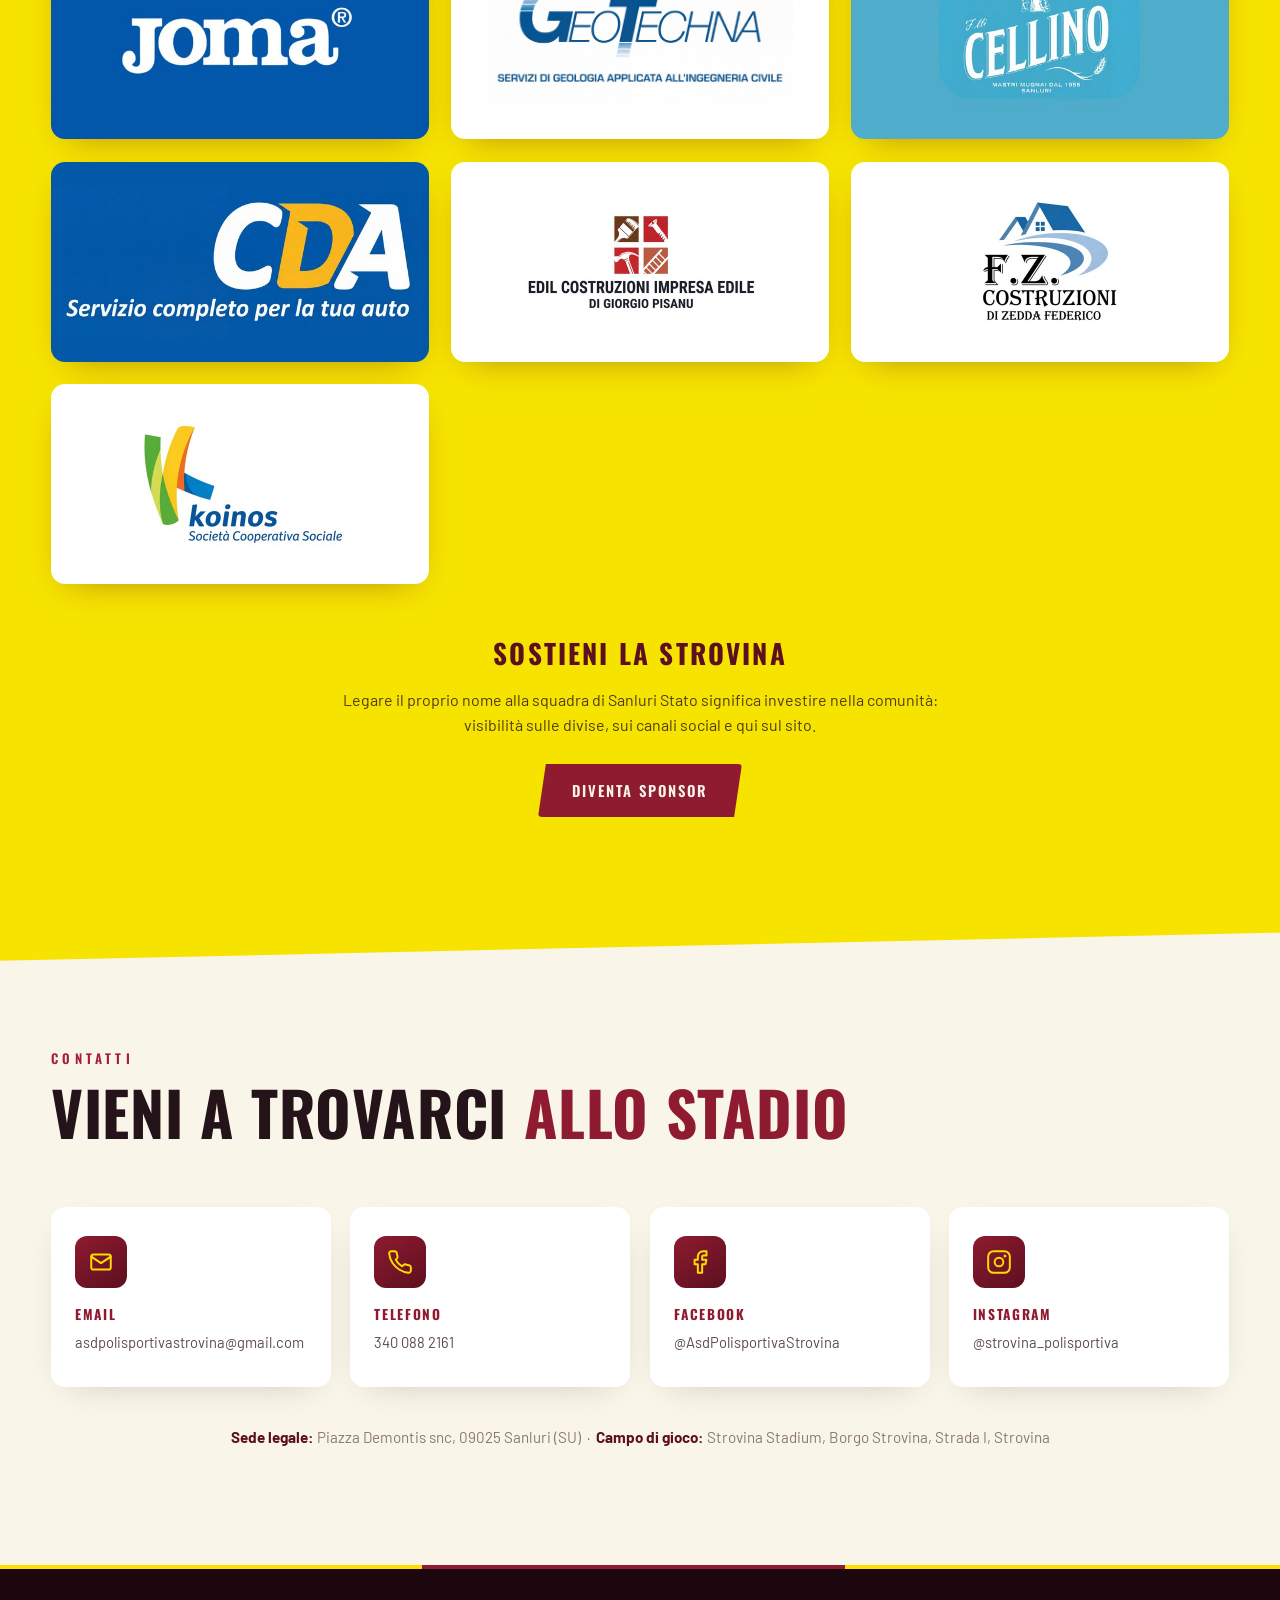
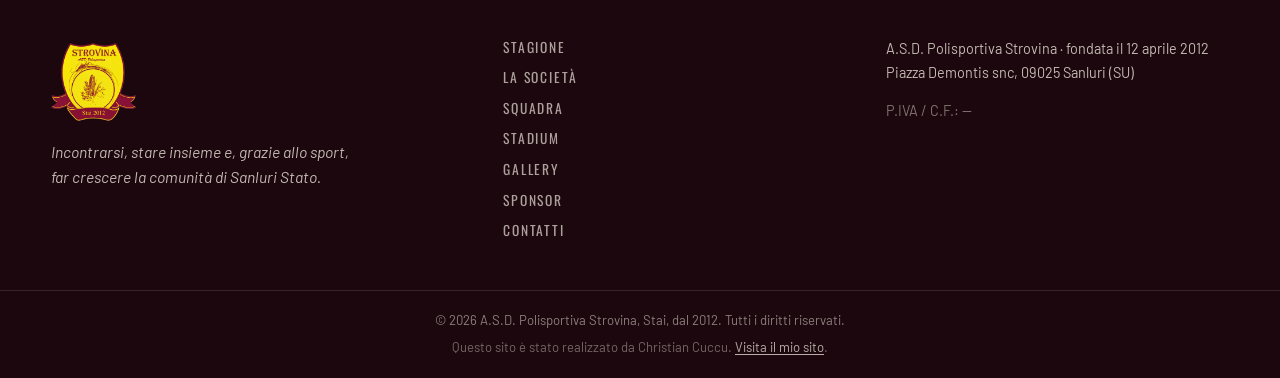
==== commit c37fdfc9: "Landing "vantaggi" in versione Strovina e dominio definitivo Landing convenzione (vantaggi.html + at" ====
--- a/index.html
+++ b/index.html
@@ -10,22 +10,21 @@
   <meta name="author" content="A.S.D. Polisportiva Strovina">
   <meta name="robots" content="index, follow">
   <meta name="theme-color" content="#8E1B30">
-  <!-- TODO: sostituire con il dominio definitivo quando registrato -->
-  <link rel="canonical" href="https://strovina-sito.vercel.app/">
+  <link rel="canonical" href="https://www.asdpolisportivastrovina.com/">
 
   <!-- Open Graph -->
   <meta property="og:type" content="website">
   <meta property="og:site_name" content="A.S.D. Polisportiva Strovina">
   <meta property="og:title" content="A.S.D. Polisportiva Strovina — Il cuore giallo-amaranto di Sanluri Stato">
   <meta property="og:description" content="Dal 2012 il calcio è il collante della comunità di Sanluri Stato. Terza Categoria FIGC, Strovina Stadium, la zanzarona e la spiga di grano: questa è la Strovina.">
-  <meta property="og:image" content="https://strovina-sito.vercel.app/assets/img/squadra-2025-26.jpg">
+  <meta property="og:image" content="https://www.asdpolisportivastrovina.com/assets/img/squadra-2025-26.jpg">
   <meta property="og:locale" content="it_IT">
 
   <!-- Twitter Card -->
   <meta name="twitter:card" content="summary_large_image">
   <meta name="twitter:title" content="A.S.D. Polisportiva Strovina — Calcio a Sanluri Stato dal 2012">
   <meta name="twitter:description" content="Squadra di calcio di Sanluri Stato (Sardegna) in Terza Categoria FIGC. Fondata il 12 aprile 2012.">
-  <meta name="twitter:image" content="https://strovina-sito.vercel.app/assets/img/squadra-2025-26.jpg">
+  <meta name="twitter:image" content="https://www.asdpolisportivastrovina.com/assets/img/squadra-2025-26.jpg">
 
   <!-- Favicon -->
   <link rel="icon" type="image/png" href="assets/img/favicon.png">
@@ -51,9 +50,9 @@
     "alternateName": ["Polisportiva Strovina", "Strovina", "A.S.D. Strovina"],
     "sport": "Calcio",
     "foundingDate": "2012-04-12",
-    "logo": "https://strovina-sito.vercel.app/assets/img/logo-web.png",
-    "image": "https://strovina-sito.vercel.app/assets/img/squadra-2025-26.jpg",
-    "url": "https://strovina-sito.vercel.app/",
+    "logo": "https://www.asdpolisportivastrovina.com/assets/img/logo-web.png",
+    "image": "https://www.asdpolisportivastrovina.com/assets/img/squadra-2025-26.jpg",
+    "url": "https://www.asdpolisportivastrovina.com/",
     "email": "asdpolisportivastrovina@gmail.com",
     "telephone": "+393400882161",
     "address": {
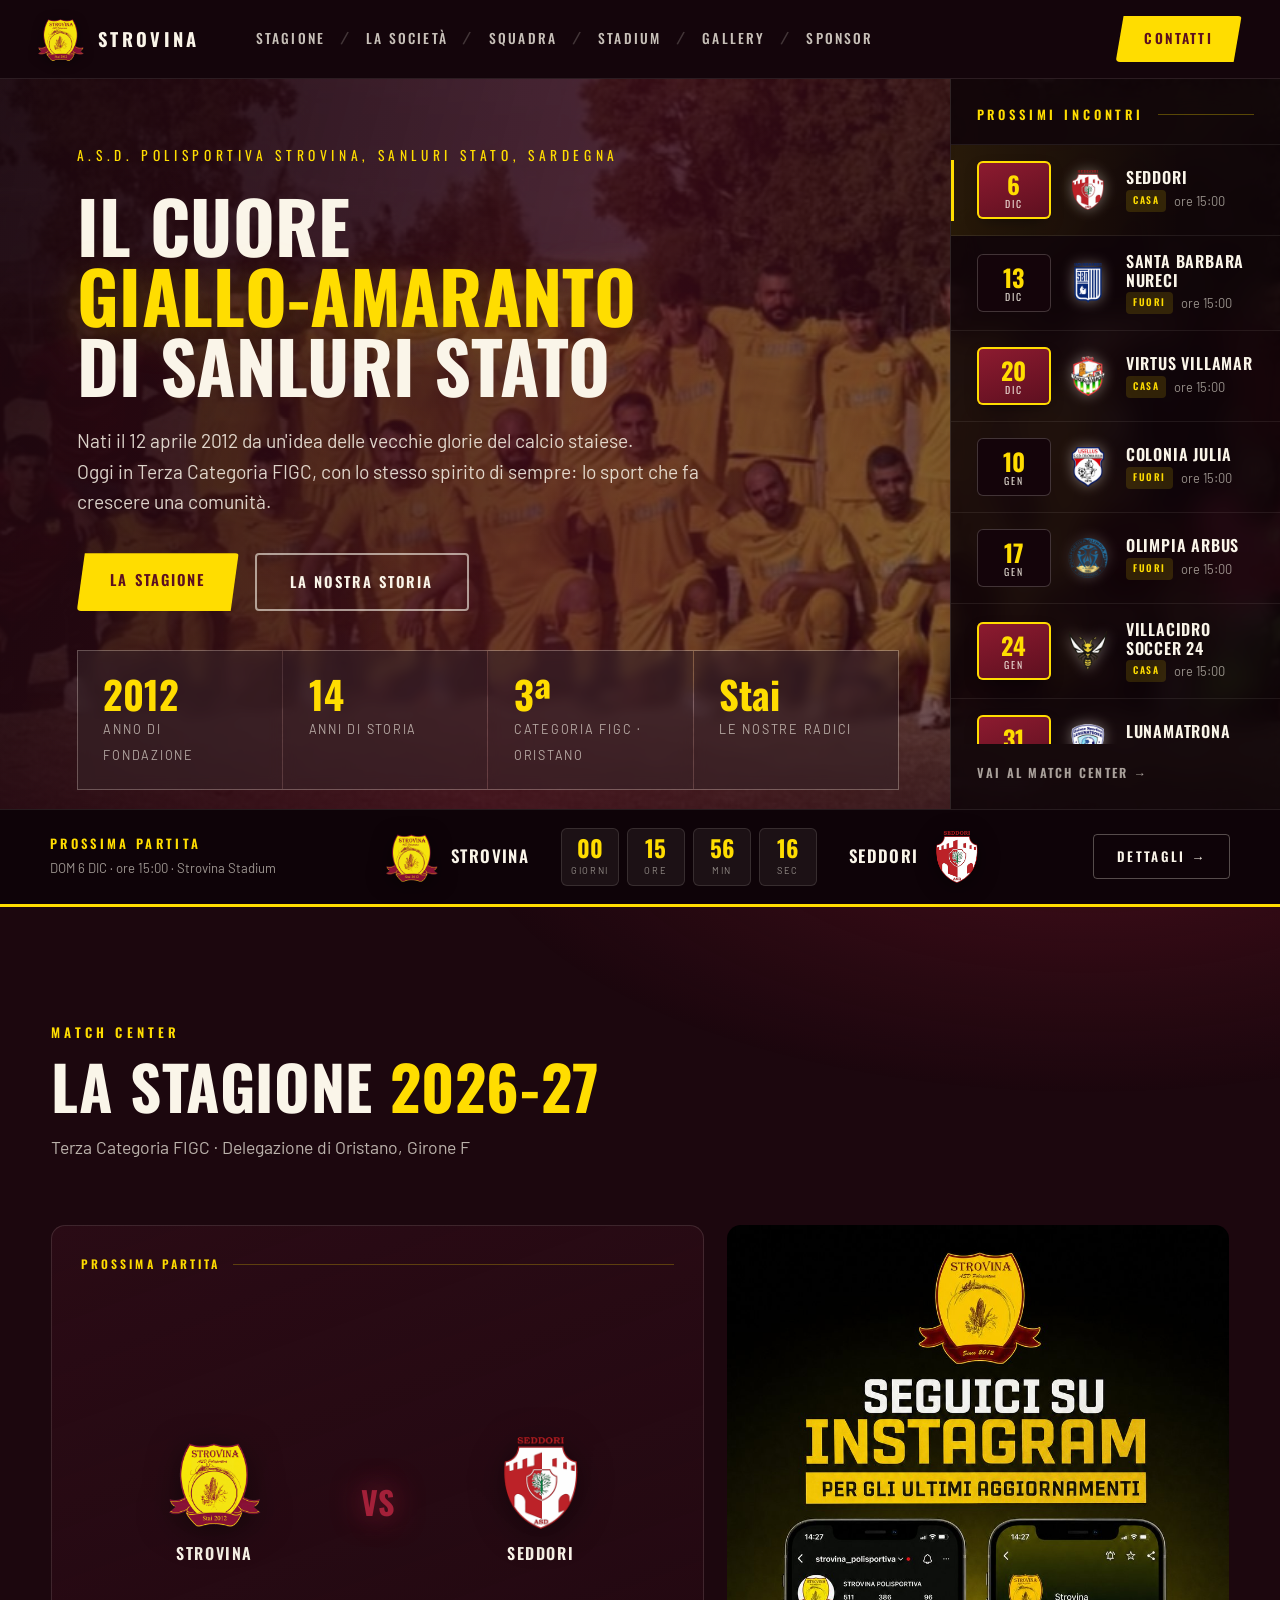
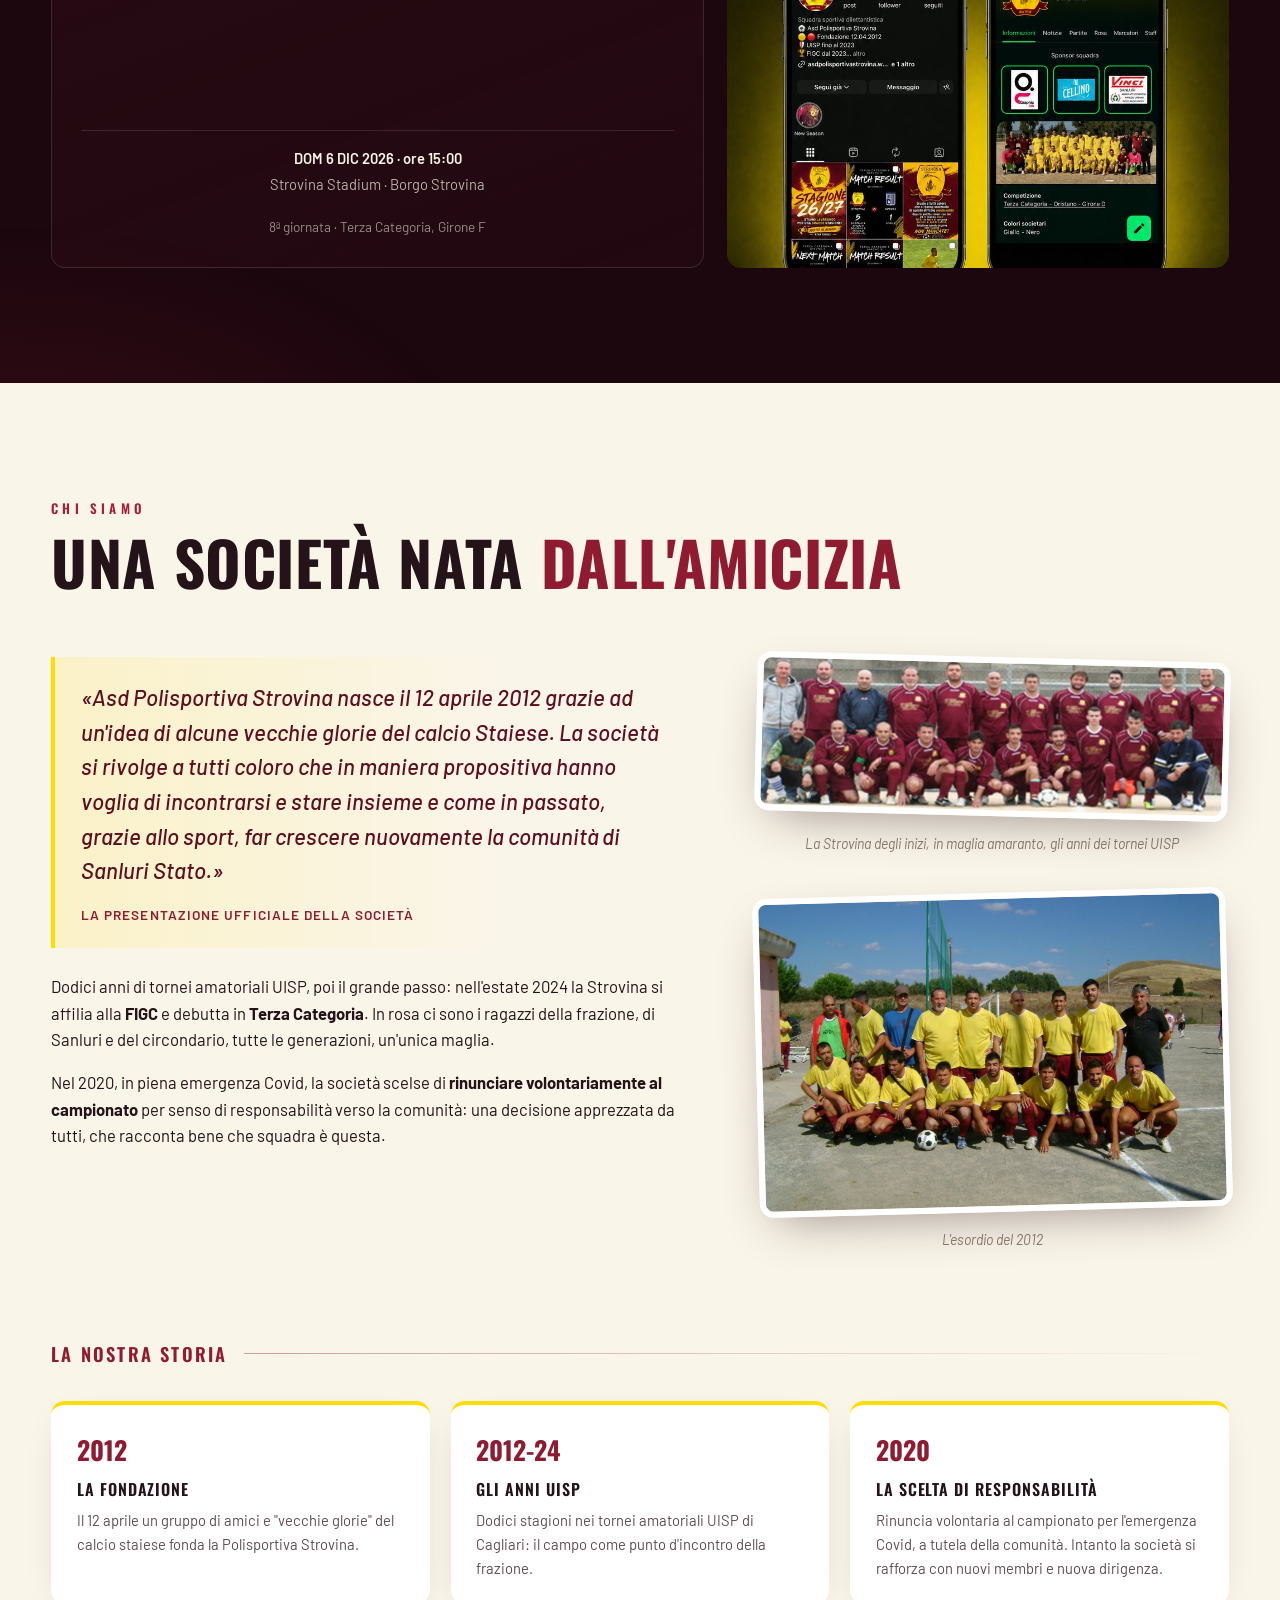
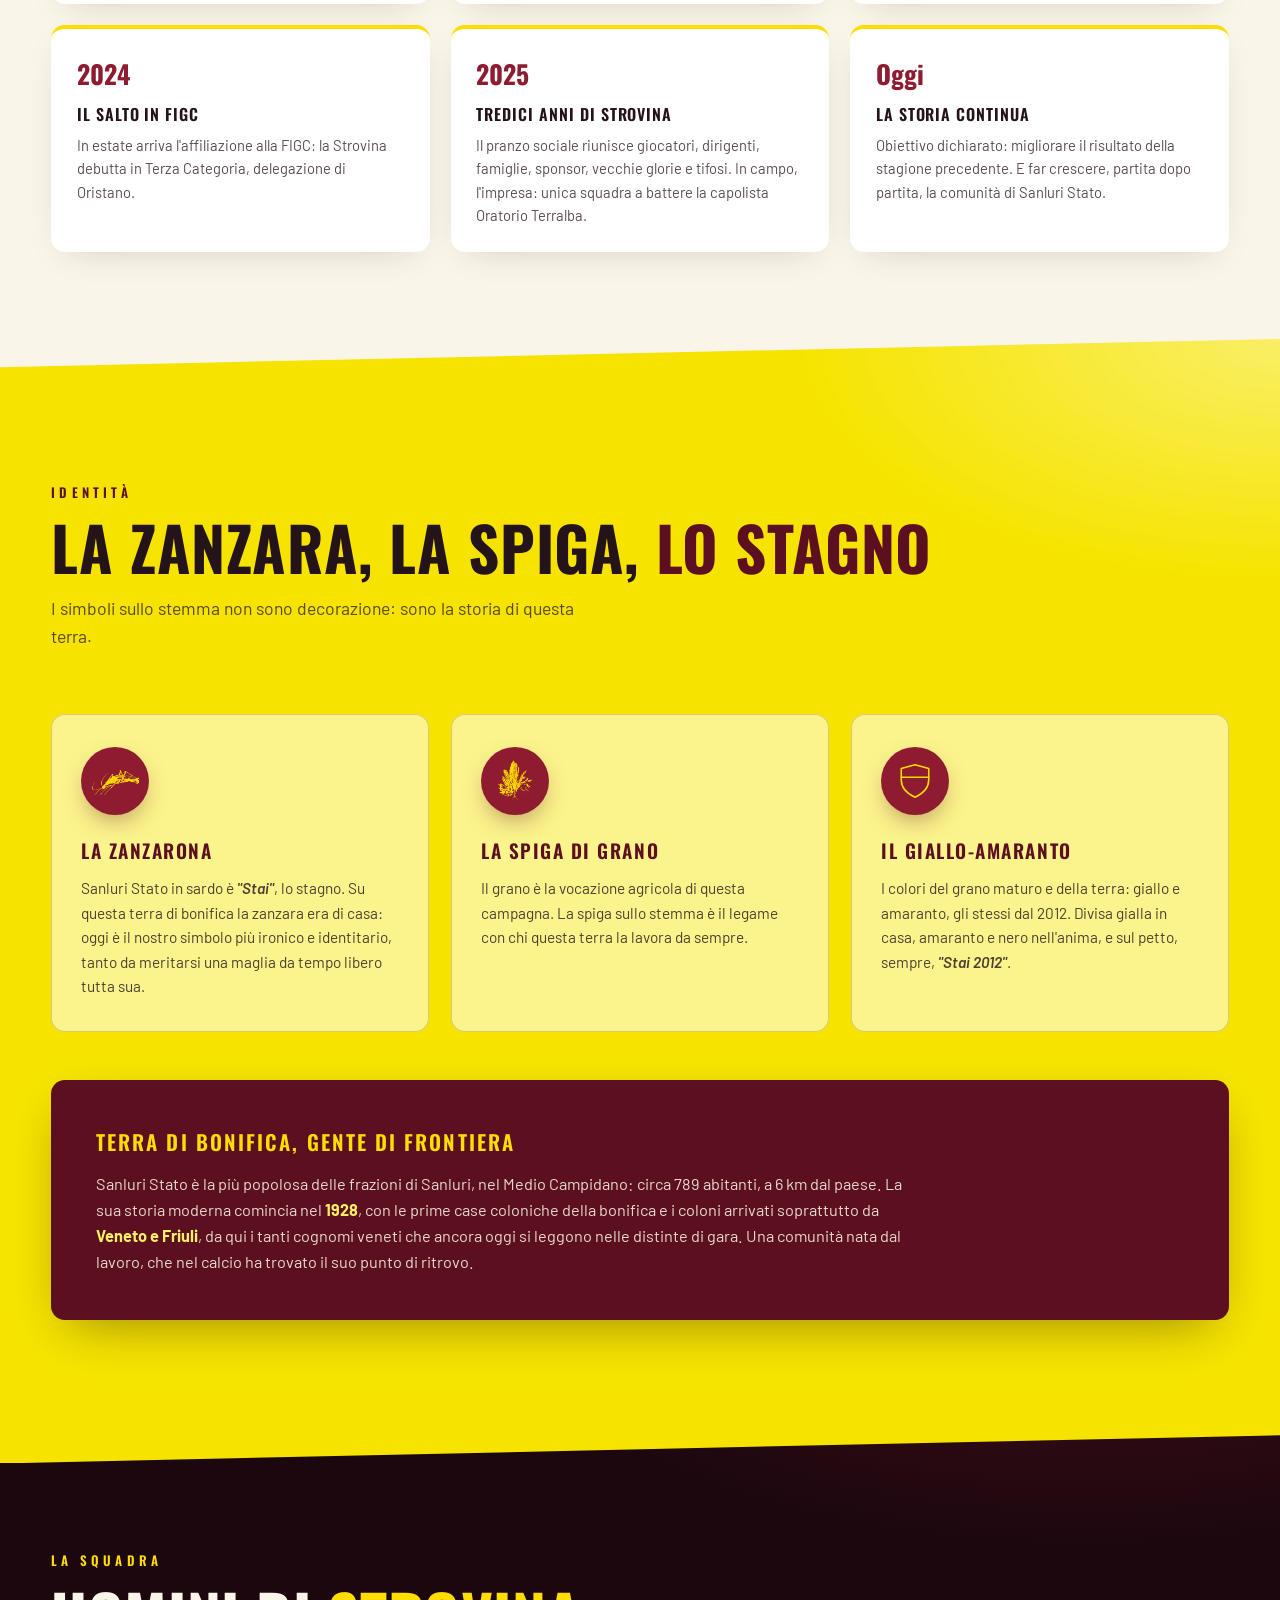
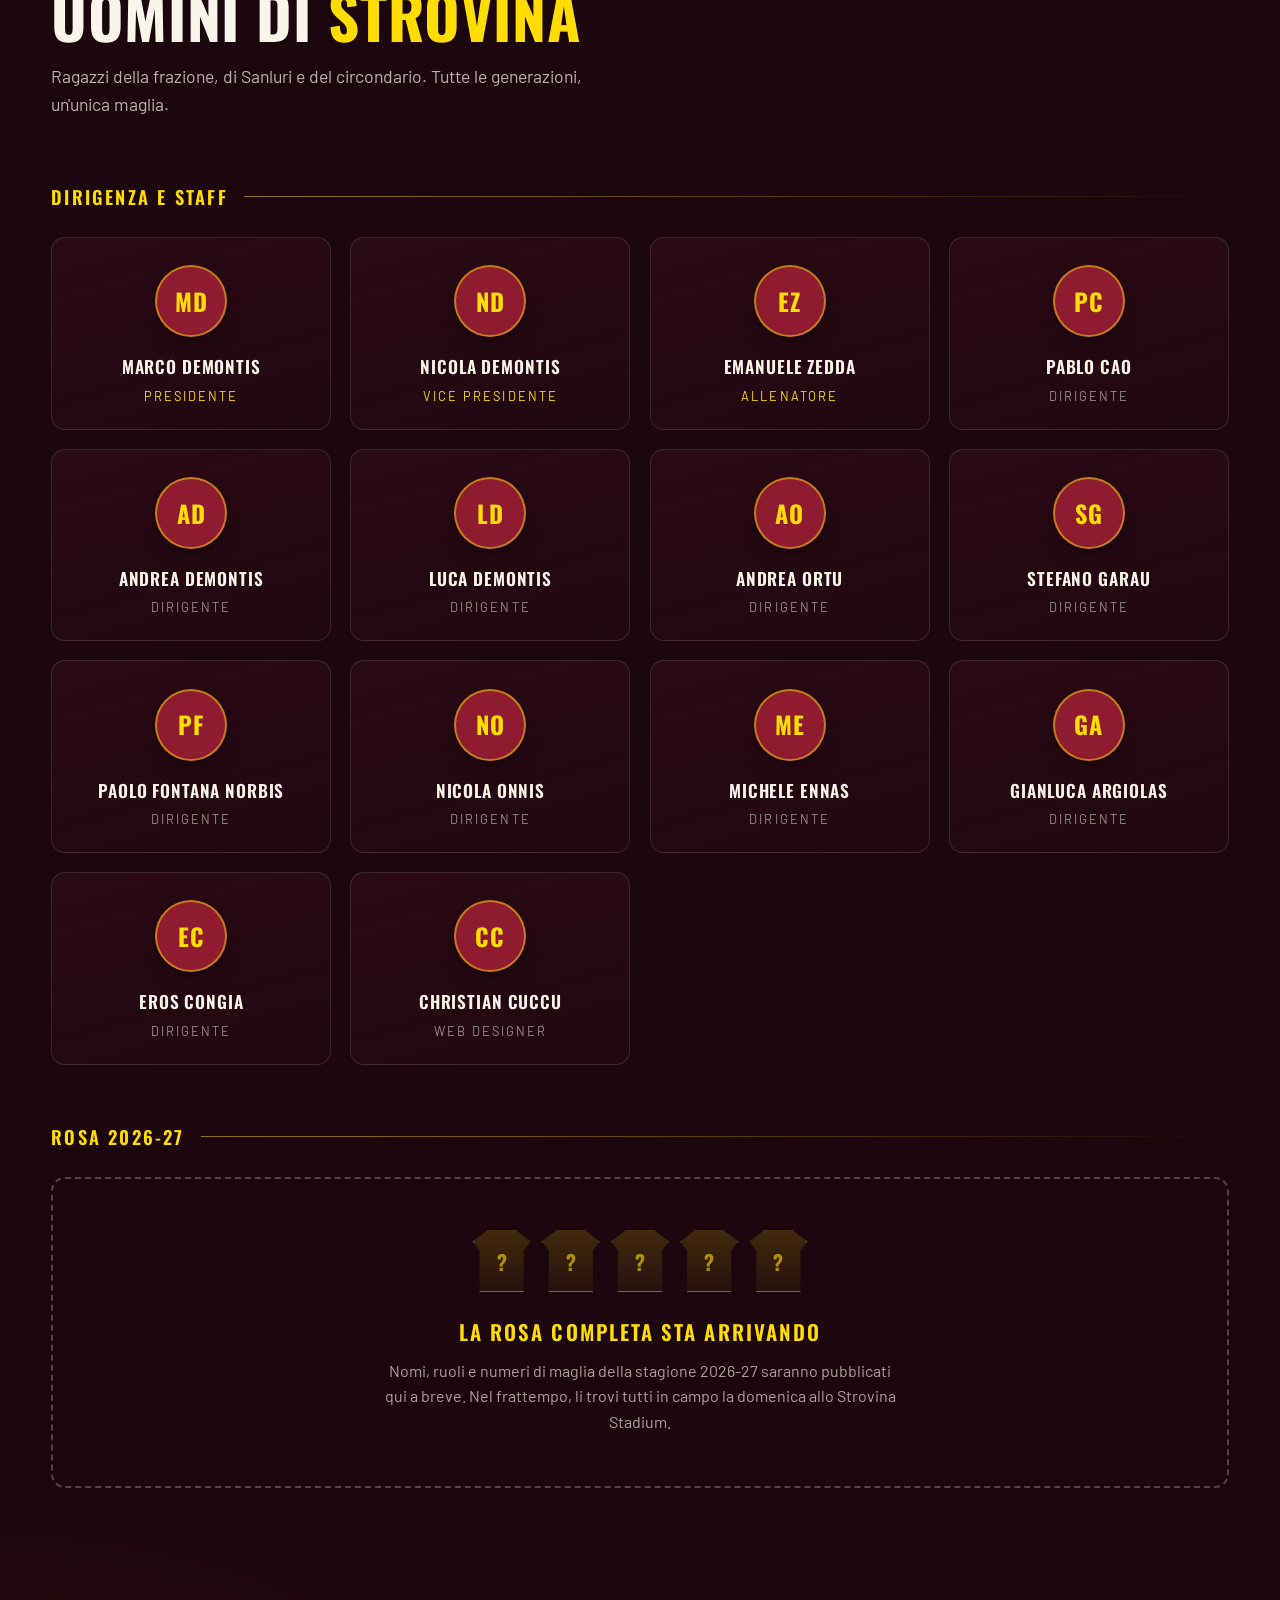
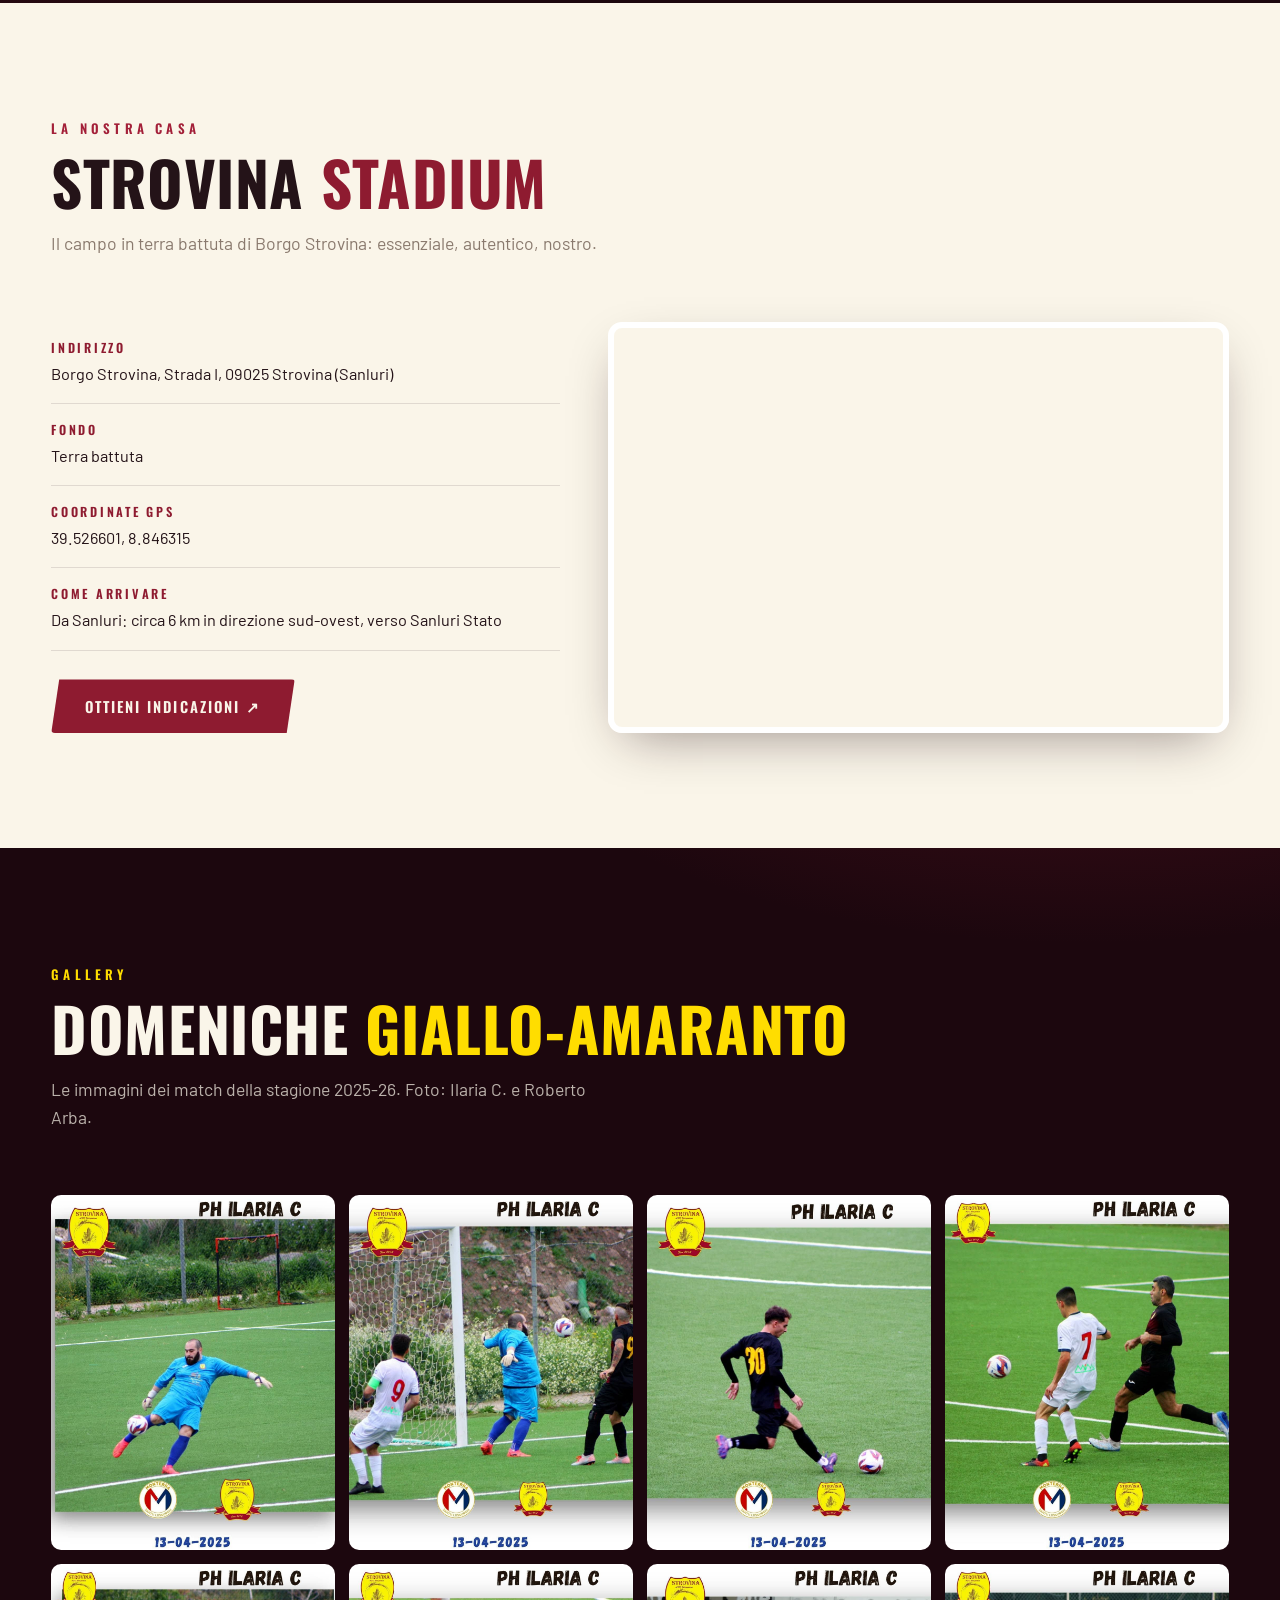
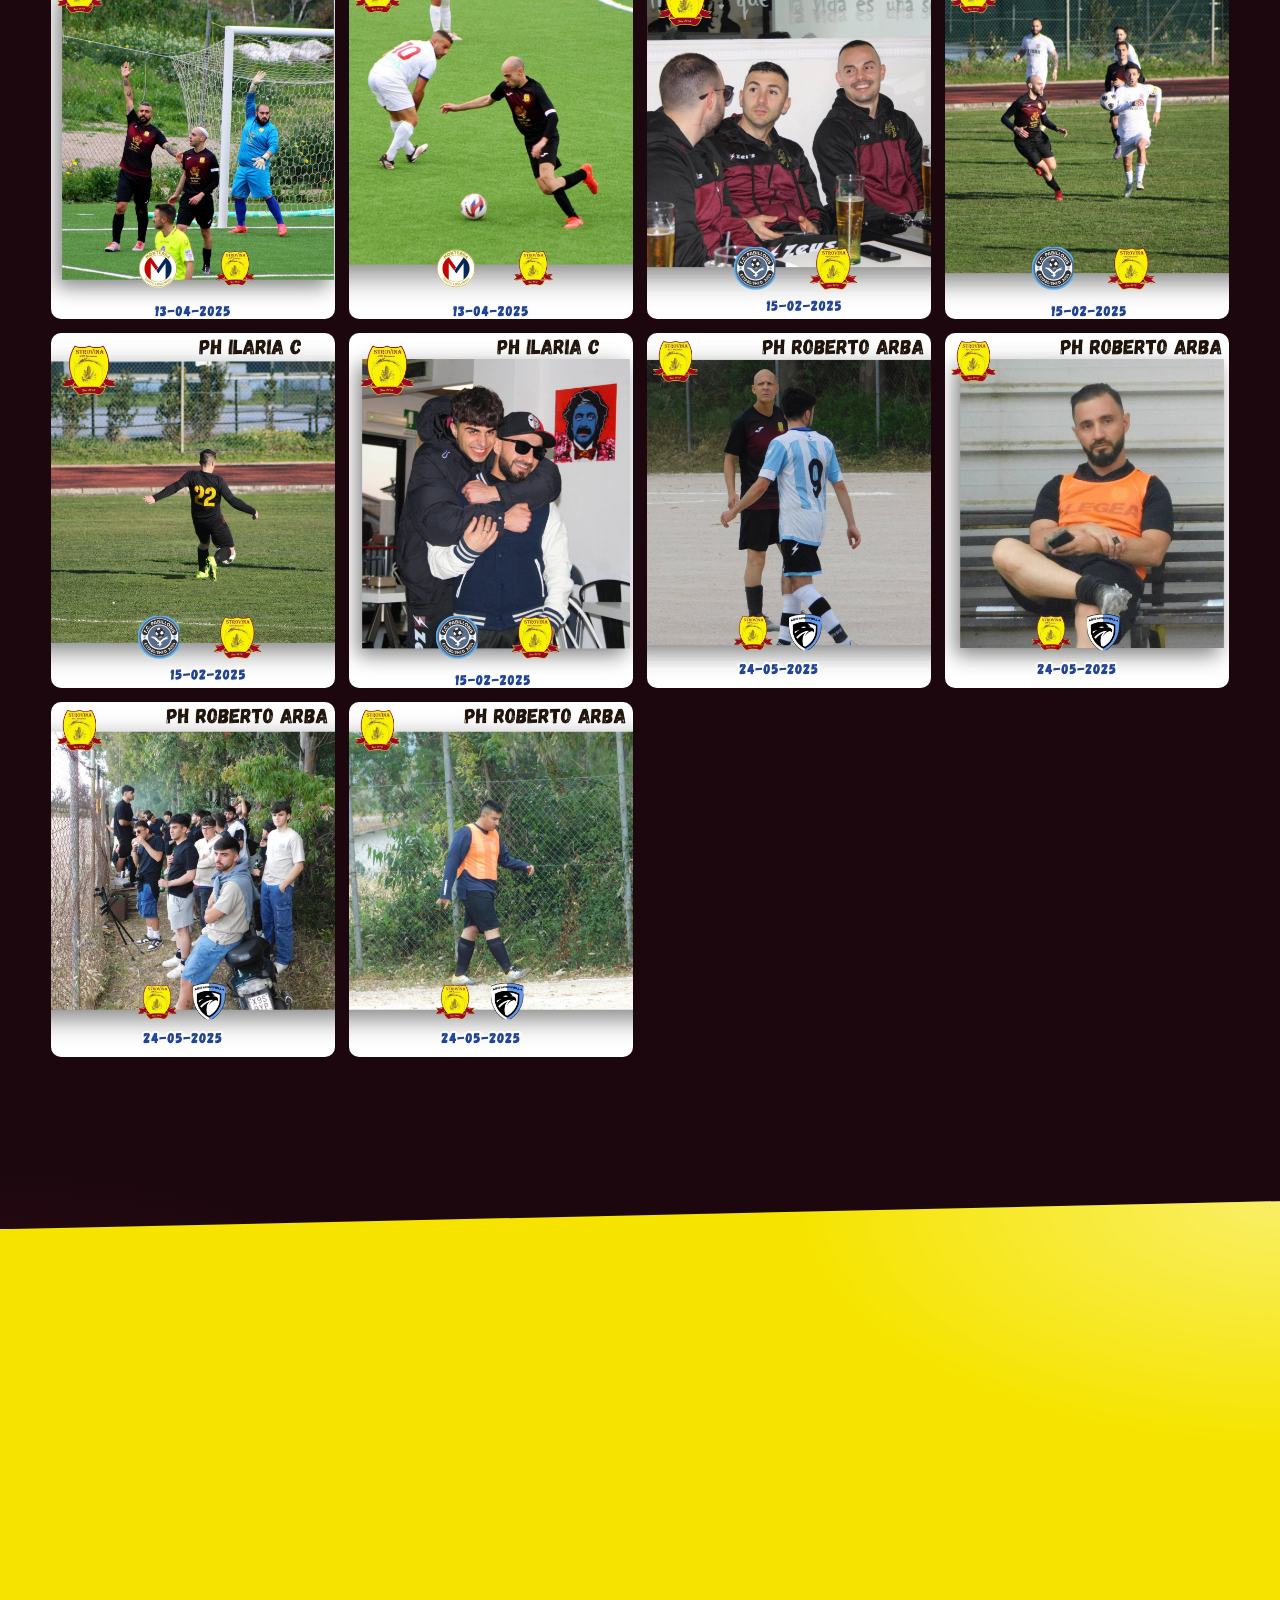
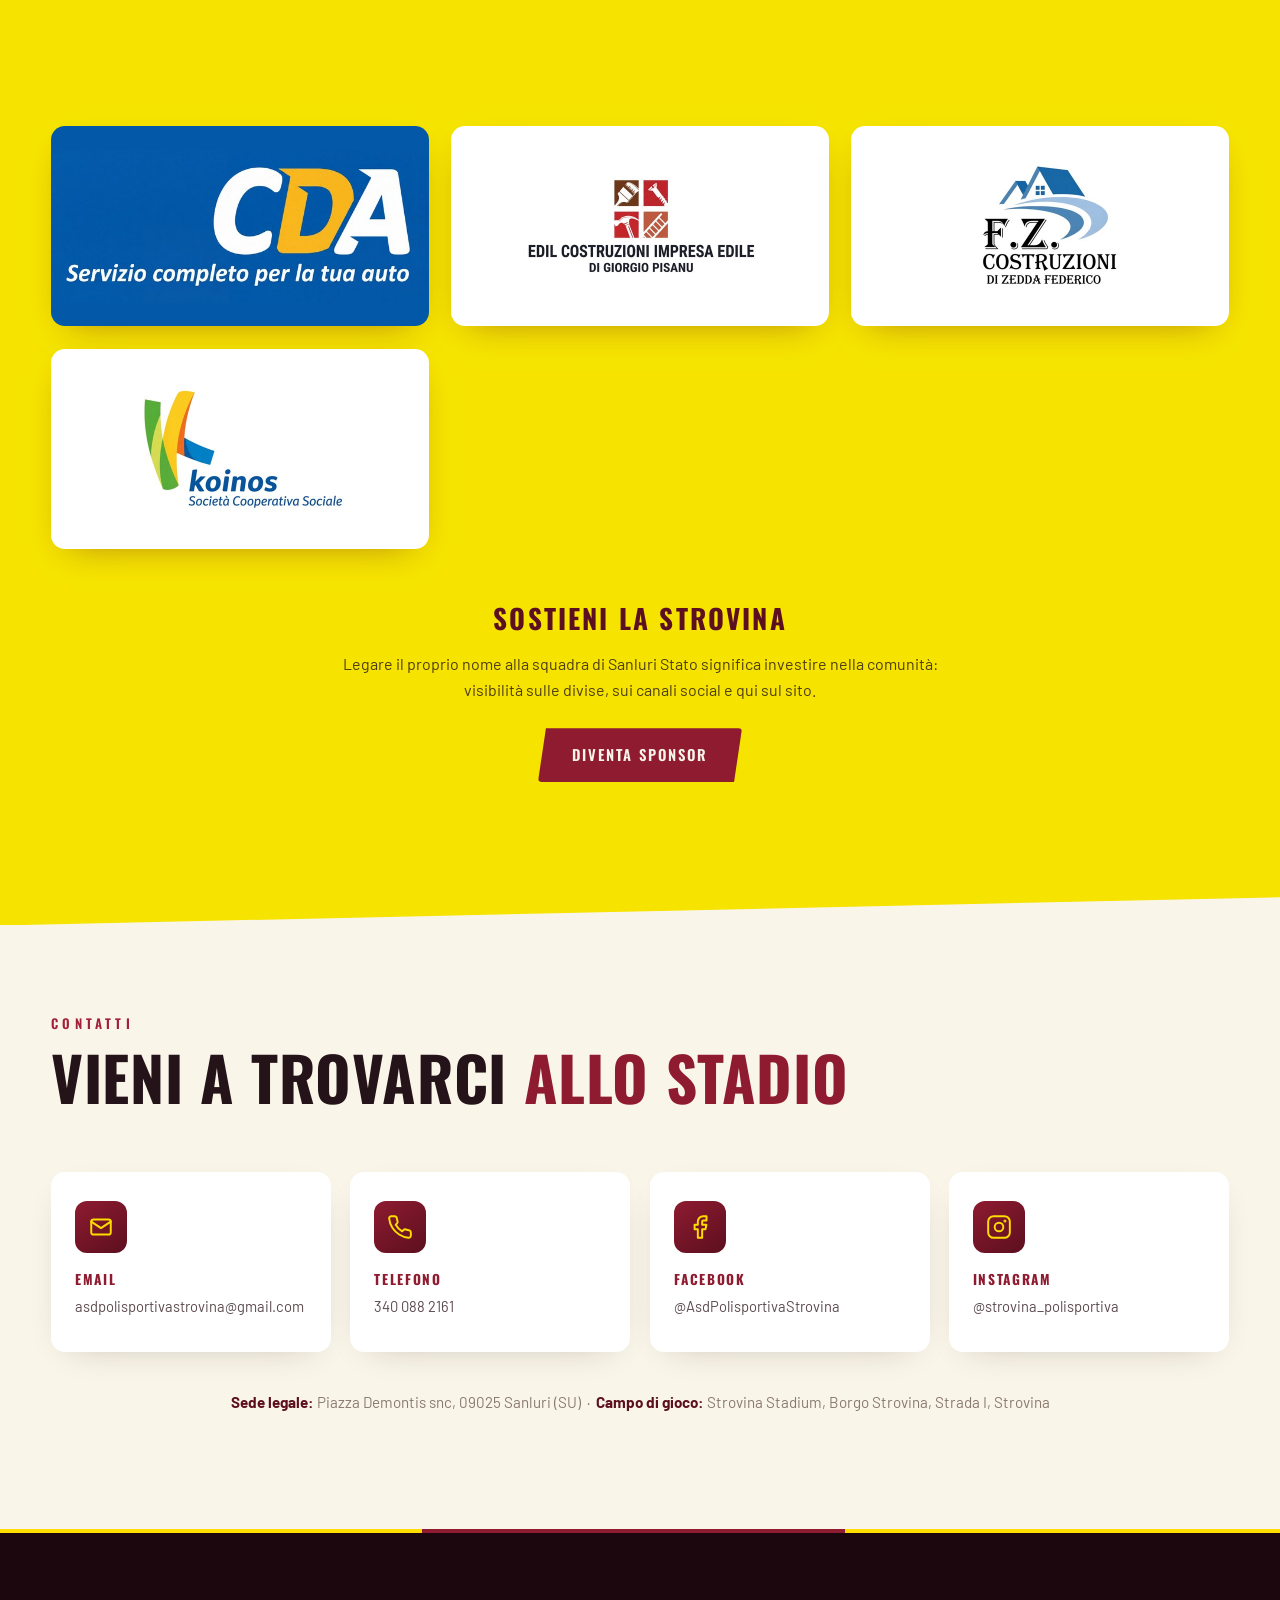
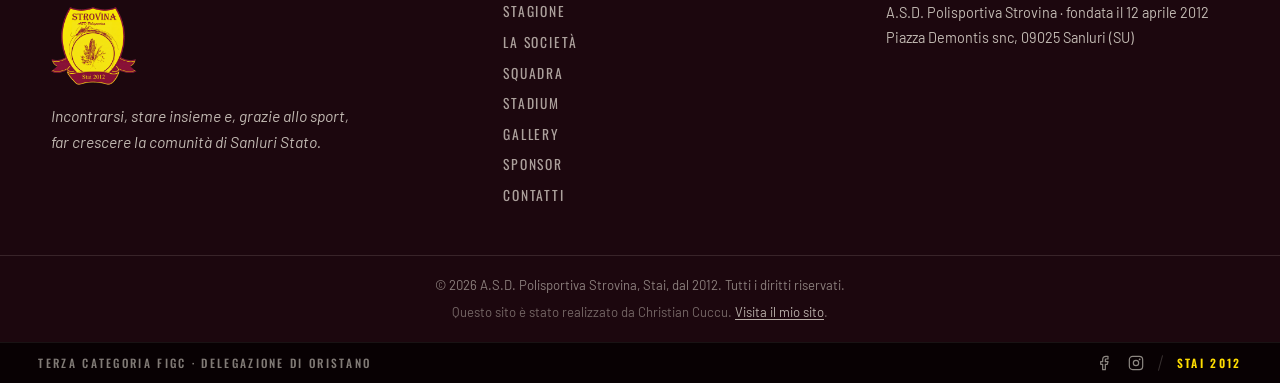
==== commit d08d8bc9: "Calendario 2026-27 con stemmi avversari, striscia utility nel footer - PROSSIME_PARTITE con le 22 gi" ====
--- a/index.html
+++ b/index.html
@@ -98,23 +98,7 @@
 </head>
 <body>
 
-  <!-- ══════════════ TOPBAR + HEADER ══════════════ -->
-  <div class="topbar">
-    <div class="topbar__inner">
-      <span class="topbar__note">Terza Categoria FIGC · Delegazione di Oristano</span>
-      <div class="topbar__right">
-        <a href="https://www.facebook.com/AsdPolisportivaStrovina" target="_blank" rel="noopener" aria-label="Facebook">
-          <svg viewBox="0 0 24 24" fill="none" stroke="currentColor" stroke-width="1.8" stroke-linecap="round" stroke-linejoin="round"><path d="M18 2h-3a5 5 0 0 0-5 5v3H7v4h3v8h4v-8h3l1-4h-4V7a1 1 0 0 1 1-1h3z"/></svg>
-        </a>
-        <a href="https://www.instagram.com/strovina_polisportiva/" target="_blank" rel="noopener" aria-label="Instagram">
-          <svg viewBox="0 0 24 24" fill="none" stroke="currentColor" stroke-width="1.8" stroke-linecap="round" stroke-linejoin="round"><rect x="2" y="2" width="20" height="20" rx="5"/><circle cx="12" cy="12" r="4"/><circle cx="17.5" cy="6.5" r="0.5" fill="currentColor"/></svg>
-        </a>
-        <i class="topbar__sep" aria-hidden="true"></i>
-        <span class="topbar__stai">Stai 2012</span>
-      </div>
-    </div>
-  </div>
-
+  <!-- ══════════════ HEADER ══════════════ -->
   <header class="header" id="header">
     <div class="header__inner">
       <a href="#top" class="header__brand" aria-label="Torna all'inizio — A.S.D. Polisportiva Strovina">
@@ -202,8 +186,8 @@
           <span id="mbDate">Data da definire</span>
         </div>
         <div class="matchbar__match">
-          <div class="matchbar__team">
-            <img src="assets/img/logo-web.png" alt="Stemma Strovina" class="matchbar__crest">
+          <div class="matchbar__team" id="mbHome">
+            <img src="assets/img/logo-web.png" alt="" class="matchbar__crest">
             <span class="matchbar__name">Strovina</span>
           </div>
           <div class="matchbar__count" aria-label="Conto alla rovescia">
@@ -214,9 +198,9 @@
           </div>
           <!-- separatore visibile solo su mobile, dove il countdown va a capo -->
           <span class="matchbar__vs" aria-hidden="true">VS</span>
-          <div class="matchbar__team matchbar__team--away">
+          <div class="matchbar__team matchbar__team--away" id="mbAway">
             <span class="matchbar__crest matchbar__crest--tbd" aria-hidden="true">?</span>
-            <span class="matchbar__name" id="mbOpp">Da definire</span>
+            <span class="matchbar__name">Da definire</span>
           </div>
         </div>
         <a href="#stagione" class="matchbar__cta">Dettagli →</a>
@@ -230,14 +214,14 @@
         <header class="section__head reveal">
           <p class="section__kicker">Match center</p>
           <h2 class="section__title">La stagione <em>2026-27</em></h2>
-          <p class="section__intro">Terza Categoria FIGC · Delegazione di Oristano, Girone D</p>
+          <p class="section__intro">Terza Categoria FIGC · Delegazione di Oristano, Girone F</p>
         </header>
 
         <div class="match-grid">
-          <!-- Prossima partita (placeholder: calendario da caricare) -->
+          <!-- Prossima partita: riempita da js/main.js (PROSSIME_PARTITE); questo e' il segnaposto a fine stagione -->
           <article class="match-card match-card--next reveal">
             <div class="match-card__tag">Prossima partita</div>
-            <div class="match-card__teams">
+            <div class="match-card__teams" id="mcTeams">
               <div class="match-team">
                 <img src="assets/img/logo-web.png" alt="Stemma Strovina" class="match-team__crest">
                 <span class="match-team__name">Strovina</span>
@@ -251,10 +235,10 @@
               </div>
             </div>
             <div class="match-card__meta">
-              <span class="match-card__date">Data e ora da definire</span>
-              <span class="match-card__venue">Strovina Stadium · Borgo Strovina</span>
+              <span class="match-card__date" id="mcDate">Data e ora da definire</span>
+              <span class="match-card__venue" id="mcVenue">Strovina Stadium · Borgo Strovina</span>
             </div>
-            <p class="match-card__note">⚽ Calendario in aggiornamento, segui i canali social per le prossime convocazioni.</p>
+            <p class="match-card__note" id="mcNote">⚽ Calendario in aggiornamento, segui i canali social per le prossime convocazioni.</p>
           </article>
 
           <a class="match-media reveal"
@@ -668,13 +652,27 @@
       <div class="footer__meta">
         <p>A.S.D. Polisportiva Strovina · fondata il 12 aprile 2012<br>
         Piazza Demontis snc, 09025 Sanluri (SU)</p>
-        <!-- TODO: inserire P.IVA / Codice Fiscale -->
-        <p class="footer__fiscal">P.IVA / C.F.: —</p>
       </div>
     </div>
     <div class="footer__bar">
       <p>© <span id="year">2026</span> A.S.D. Polisportiva Strovina, Stai, dal 2012. Tutti i diritti riservati.</p>
       <p class="footer__credit">Questo sito è stato realizzato da Christian Cuccu. <a href="https://christiancuccu.com" target="_blank" rel="noopener">Visita il mio sito</a>.</p>
+    </div>
+    <!-- Striscia utility: categoria, social, Stai 2012 (era in cima alla pagina) -->
+    <div class="topbar">
+      <div class="topbar__inner">
+        <span class="topbar__note">Terza Categoria FIGC · Delegazione di Oristano</span>
+        <div class="topbar__right">
+          <a href="https://www.facebook.com/AsdPolisportivaStrovina" target="_blank" rel="noopener" aria-label="Facebook">
+            <svg viewBox="0 0 24 24" fill="none" stroke="currentColor" stroke-width="1.8" stroke-linecap="round" stroke-linejoin="round"><path d="M18 2h-3a5 5 0 0 0-5 5v3H7v4h3v8h4v-8h3l1-4h-4V7a1 1 0 0 1 1-1h3z"/></svg>
+          </a>
+          <a href="https://www.instagram.com/strovina_polisportiva/" target="_blank" rel="noopener" aria-label="Instagram">
+            <svg viewBox="0 0 24 24" fill="none" stroke="currentColor" stroke-width="1.8" stroke-linecap="round" stroke-linejoin="round"><rect x="2" y="2" width="20" height="20" rx="5"/><circle cx="12" cy="12" r="4"/><circle cx="17.5" cy="6.5" r="0.5" fill="currentColor"/></svg>
+          </a>
+          <i class="topbar__sep" aria-hidden="true"></i>
+          <span class="topbar__stai">Stai 2012</span>
+        </div>
+      </div>
     </div>
   </footer>
 
--- a/css/style.css
+++ b/css/style.css
@@ -157,10 +157,10 @@
 .btn--outline-light:hover { border-color: var(--giallo); color: var(--giallo); }
 .btn--small { padding: .65rem 1.3rem; font-size: .8rem; }
 
-/* ═══════════ TOPBAR (striscia utility) ═══════════ */
+/* ═══════════ TOPBAR (striscia utility, in fondo al footer) ═══════════ */
 .topbar {
   background: #080103;
-  border-bottom: 1px solid rgba(250, 245, 233, .07);
+  border-top: 1px solid rgba(250, 245, 233, .07);
 }
 .topbar__inner {
   display: flex;
@@ -274,8 +274,8 @@
 /* ═══════════ HERO ═══════════ */
 .hero {
   position: relative;
-  /* prima schermata = topbar (40) + header (78) + hero + matchbar (~92) */
-  min-height: calc(100svh - 210px);
+  /* prima schermata = header (78) + hero + matchbar (~92) */
+  min-height: calc(100svh - 170px);
   color: var(--crema);
   overflow: hidden;
 }
@@ -294,7 +294,7 @@
   display: grid;
   grid-template-columns: minmax(0, 1fr) clamp(330px, 20vw, 390px);
   align-items: stretch;
-  min-height: calc(100svh - 210px);
+  min-height: calc(100svh - 170px);
 }
 .hero__content {
   align-self: center;
@@ -309,6 +309,11 @@
   backdrop-filter: blur(14px);
   border-left: 1px solid rgba(250, 245, 233, .12);
   padding: 1.6rem 0 1.4rem;
+}
+/* Da desktop la colonna non deve allungare l'hero: con tutto il calendario
+   (22 partite) prende l'altezza della riga e la lista scorre al suo interno */
+@media (min-width: 1025px) {
+  .hero-rail { contain: size; }
 }
 .hero-rail__title {
   font-family: var(--font-display);
@@ -393,25 +398,68 @@
   font-family: var(--font-display);
   font-weight: 600;
   font-size: 1rem;
+  line-height: 1.15;
   text-transform: uppercase;
   letter-spacing: .05em;
   color: var(--crema);
+  /* i nomi lunghi ("Arbus Guspini Costa Verde") vanno su due righe */
+  display: -webkit-box;
+  -webkit-line-clamp: 2;
+  -webkit-box-orient: vertical;
+  overflow: hidden;
+}
+.rail-item__info span {
+  display: flex;
+  align-items: center;
+  gap: .5rem;
+  font-size: .8rem;
+  color: rgba(250, 245, 233, .58);
   white-space: nowrap;
-  overflow: hidden;
-  text-overflow: ellipsis;
-}
-.rail-item__info span { font-size: .8rem; color: rgba(250, 245, 233, .58); }
+}
 .rail-item__chip {
   font-family: var(--font-display);
-  font-size: .62rem;
+  font-style: normal;
+  font-size: .6rem;
   font-weight: 600;
   letter-spacing: .16em;
-  padding: .3rem .55rem;
+  text-transform: uppercase;
+  padding: .22rem .45rem;
   border-radius: 4px;
   background: rgba(255, 221, 0, .14);
   color: var(--giallo);
   flex-shrink: 0;
 }
+
+.rail-item__crest {
+  width: 40px; height: 40px;
+  object-fit: contain;
+  flex-shrink: 0;
+  /* alone chiaro: gli stemmi blu scuro altrimenti spariscono sul fondo */
+  filter: drop-shadow(0 0 7px rgba(250, 245, 233, .42));
+}
+
+/* Stemma mancante: tondo amaranto con la sigla (rail, matchbar, match center) */
+.crest-sigla {
+  display: grid;
+  place-items: center;
+  flex-shrink: 0;
+  border-radius: 50%;
+  background: linear-gradient(160deg, var(--amaranto), var(--amaranto-scuro));
+  border: 2px solid rgba(255, 221, 0, .55);
+  color: var(--giallo);
+  font-family: var(--font-display);
+  font-weight: 700;
+  letter-spacing: .04em;
+  line-height: 1;
+}
+.rail-item__crest.crest-sigla { font-size: .85rem; }
+.matchbar__crest.crest-sigla { font-size: 1.05rem; }
+.match-team__crest.crest-sigla { font-size: 1.9rem; }
+
+/* Casa e trasferta si distinguono solo dal riquadro della data:
+   in casa amaranto con contorno giallo, fuori scuro con un filo chiaro */
+.rail-item--casa .rail-item__date { box-shadow: inset 0 0 0 2px var(--giallo), 0 6px 16px -6px rgba(0, 0, 0, .55); }
+.rail-item--fuori .rail-item__date { background: #14040A; box-shadow: inset 0 0 0 1px rgba(250, 245, 233, .2); }
 
 /* placeholder in attesa del calendario */
 .rail-item--tbd .rail-item__date {
@@ -1374,9 +1422,13 @@
       var(--notte) 100%);
   }
 
-  /* ── Header essenziale: via la striscia utility e la scritta STROVINA ── */
-  .topbar { display: none; }
+  /* ── Header essenziale: via la scritta STROVINA ── */
   .header__name { display: none; }
+
+  /* Striscia utility nel footer: su due righe centrate */
+  .topbar__inner { flex-direction: column; justify-content: center; gap: .6rem; padding-block: .9rem; text-align: center; }
+  /* spazio libero sotto il copyright dove si ferma il pulsante "torna su" */
+  .footer__bar { padding-bottom: calc(48px + 2.4rem); }
 
   /* Header sovrapposto alla foto, con sfumatura che si fonde nell'immagine */
   .header {
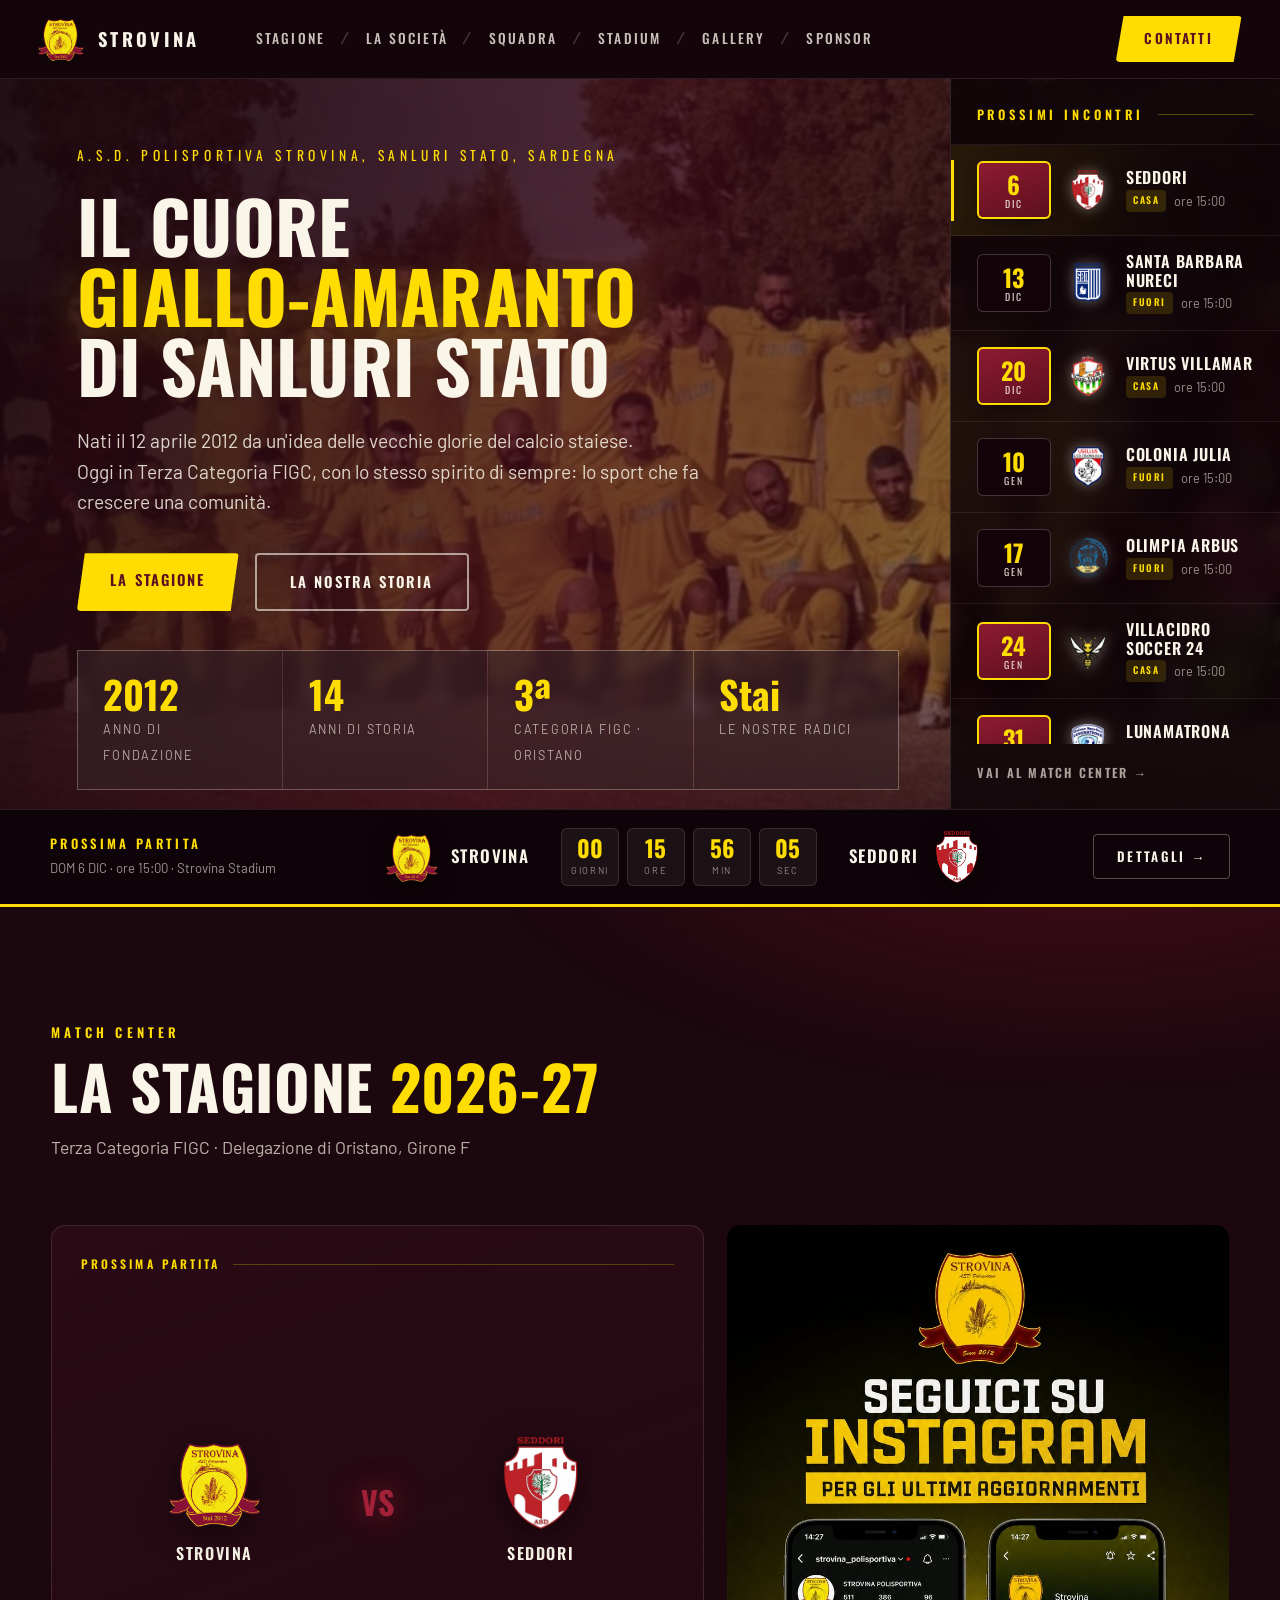
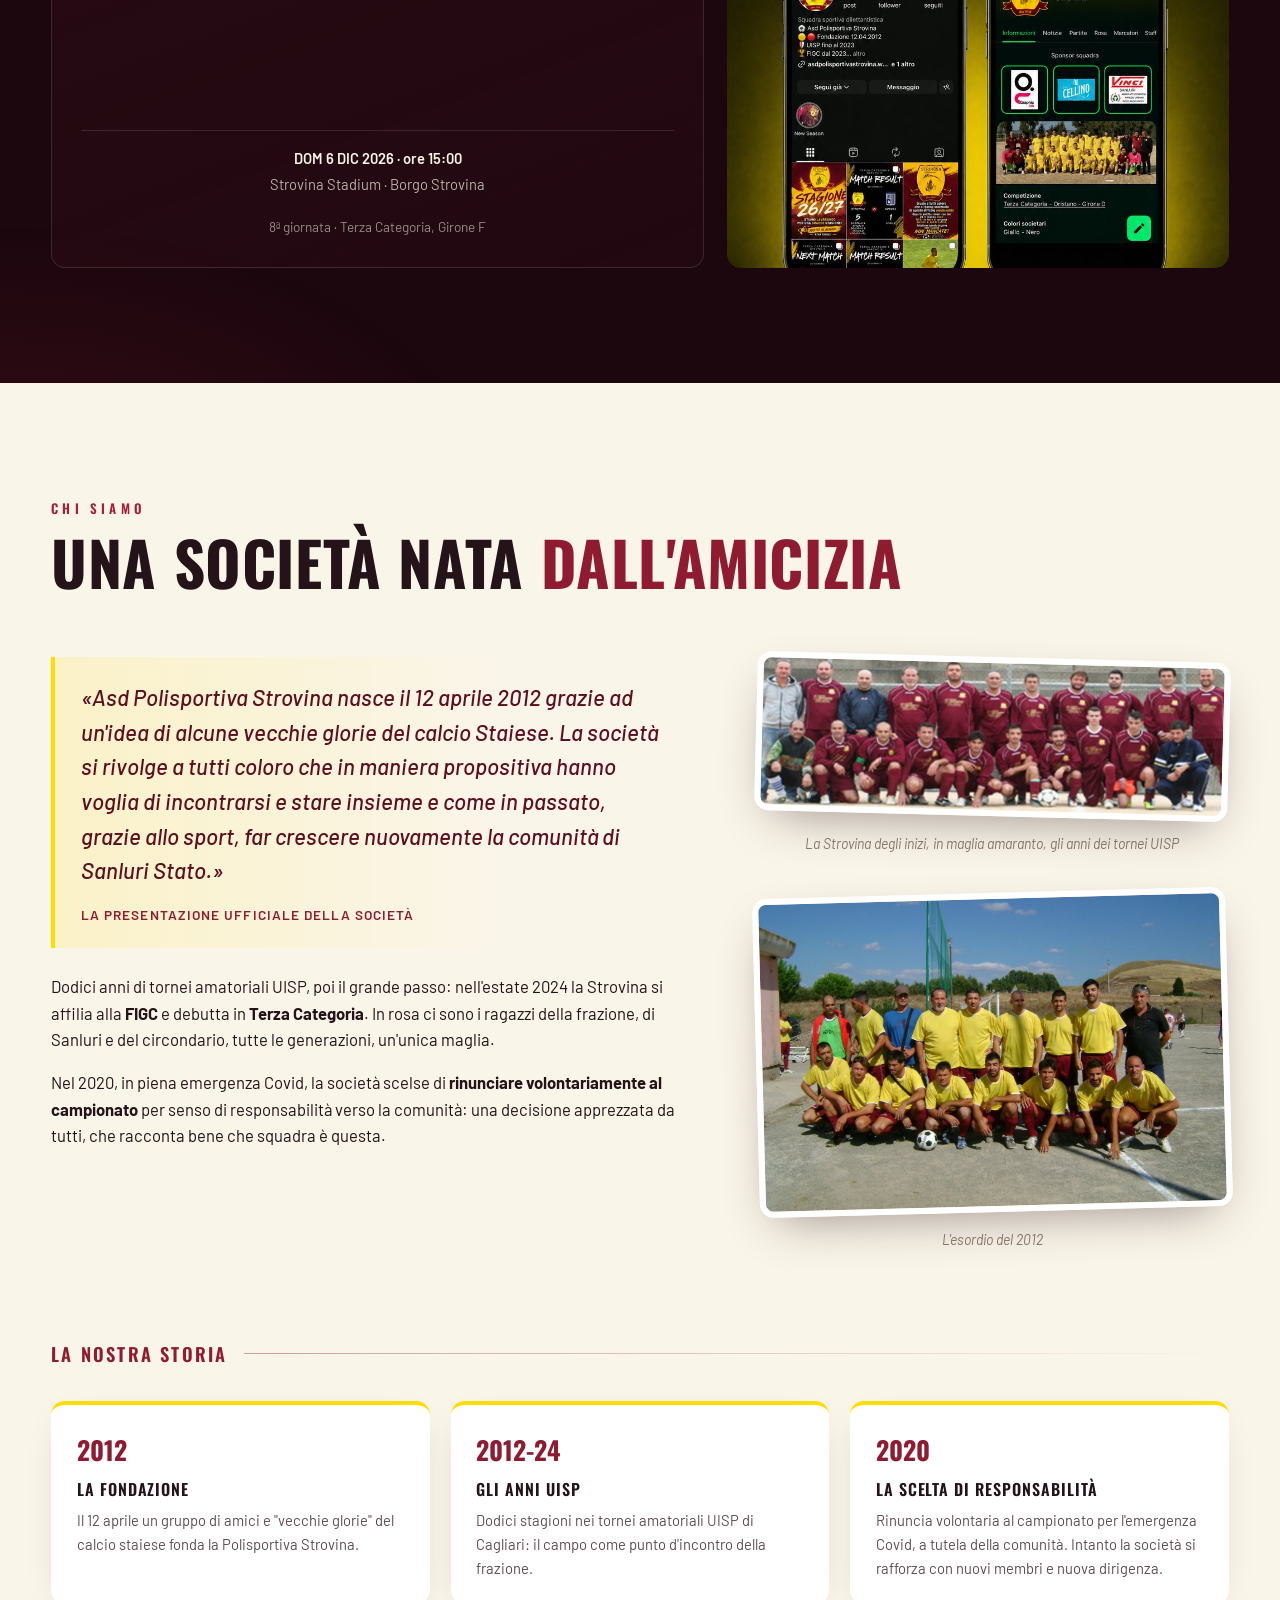
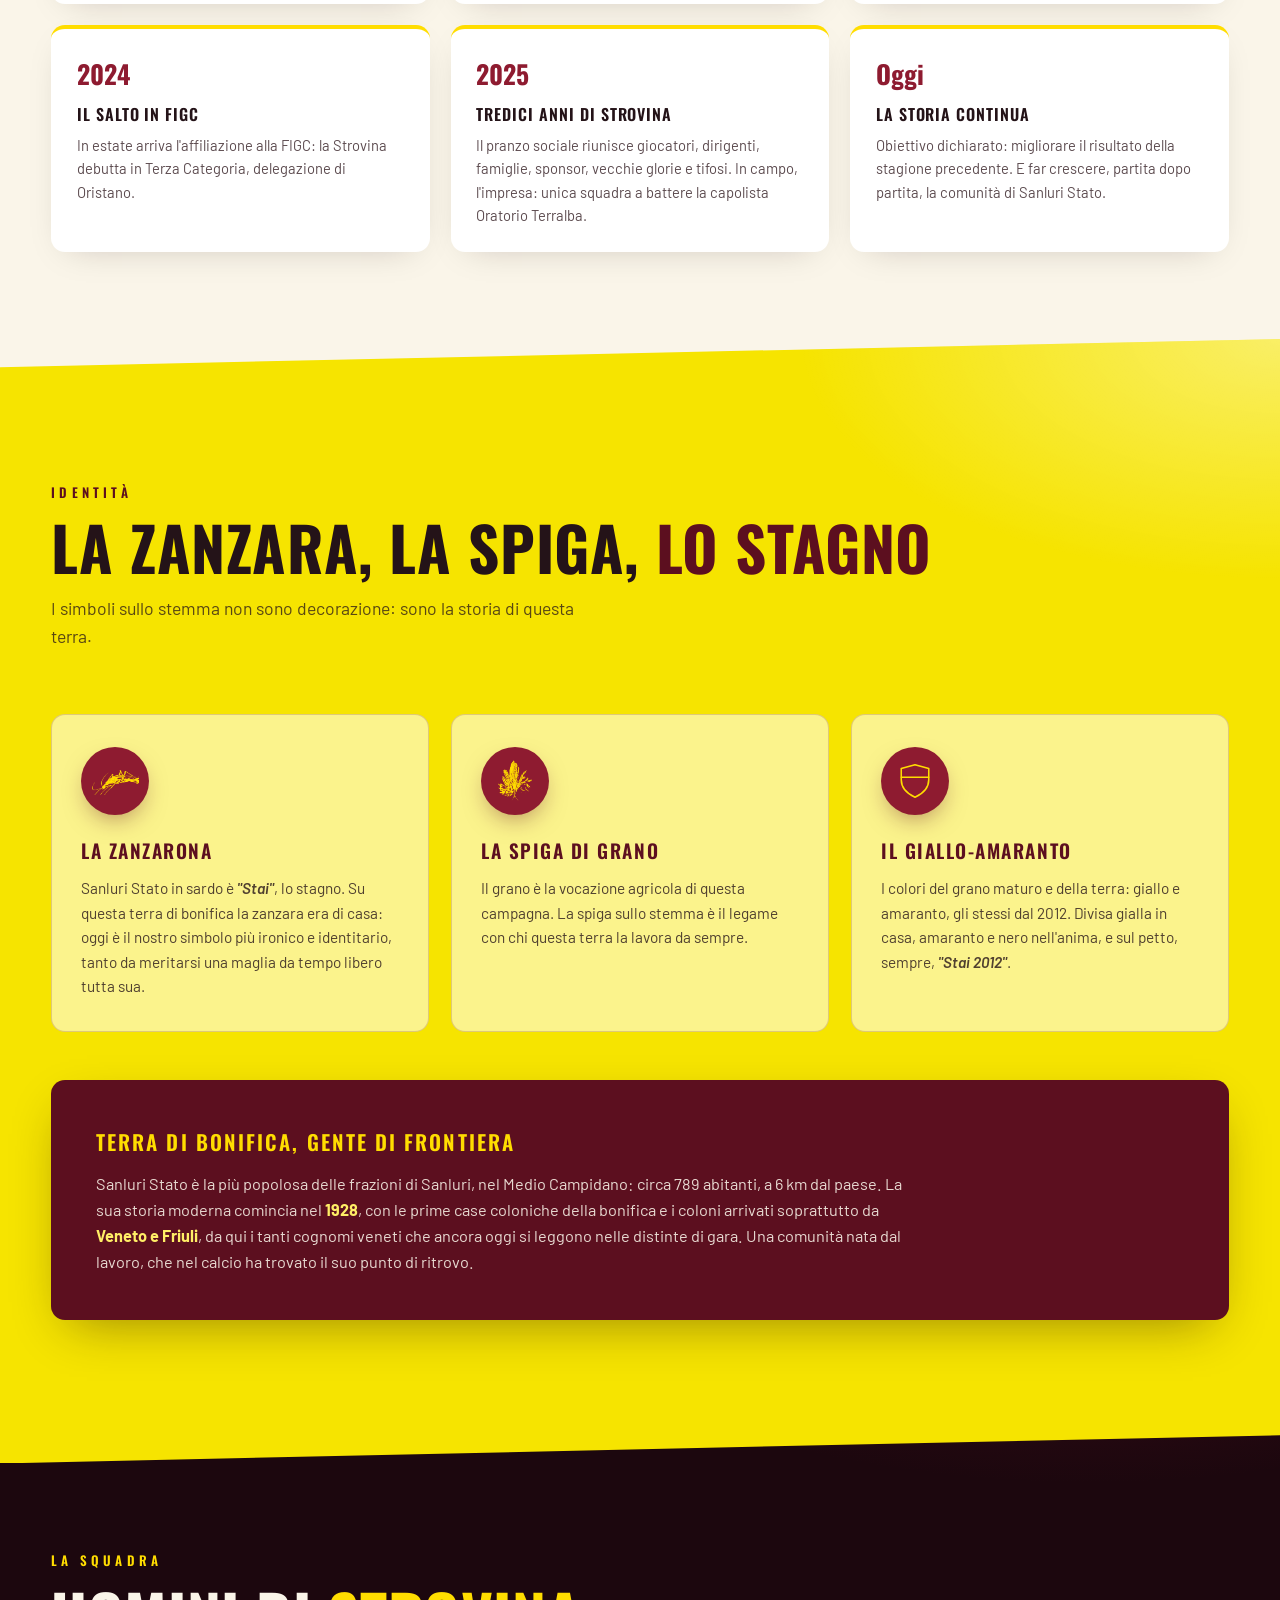
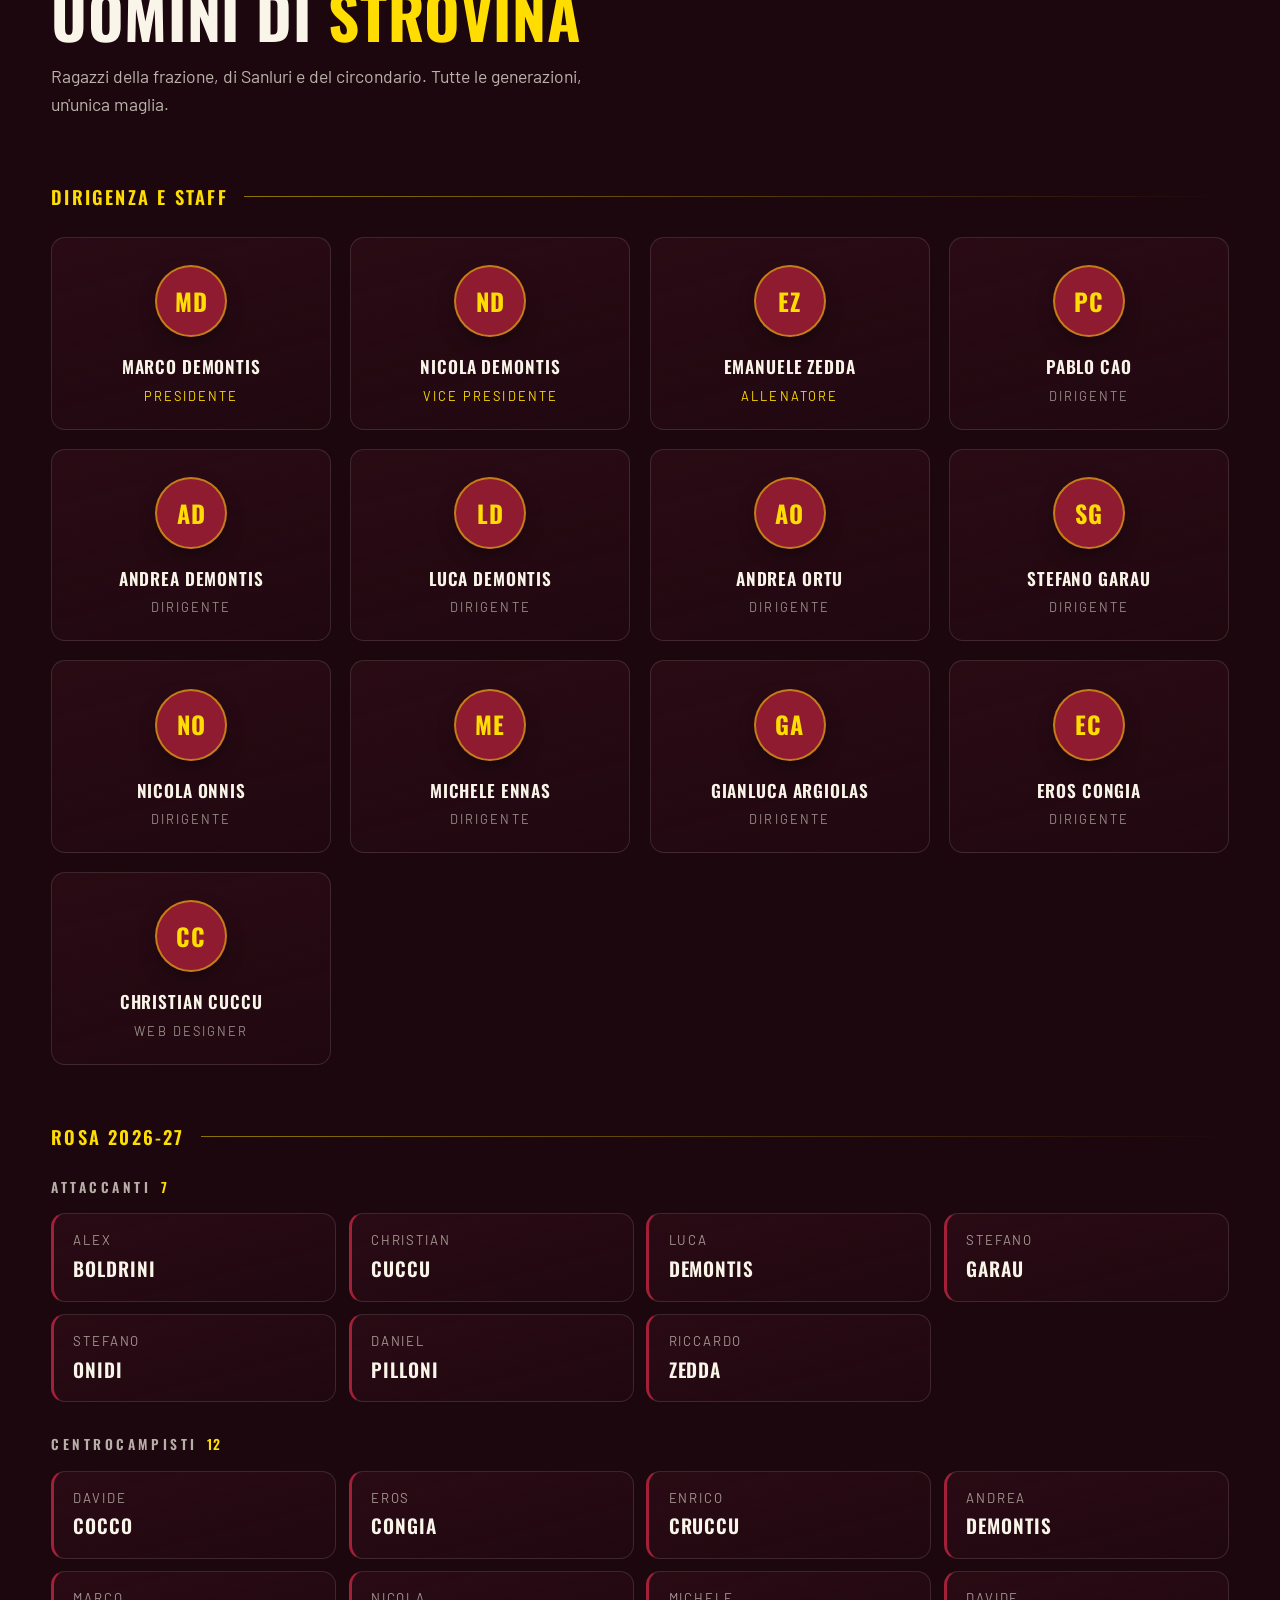
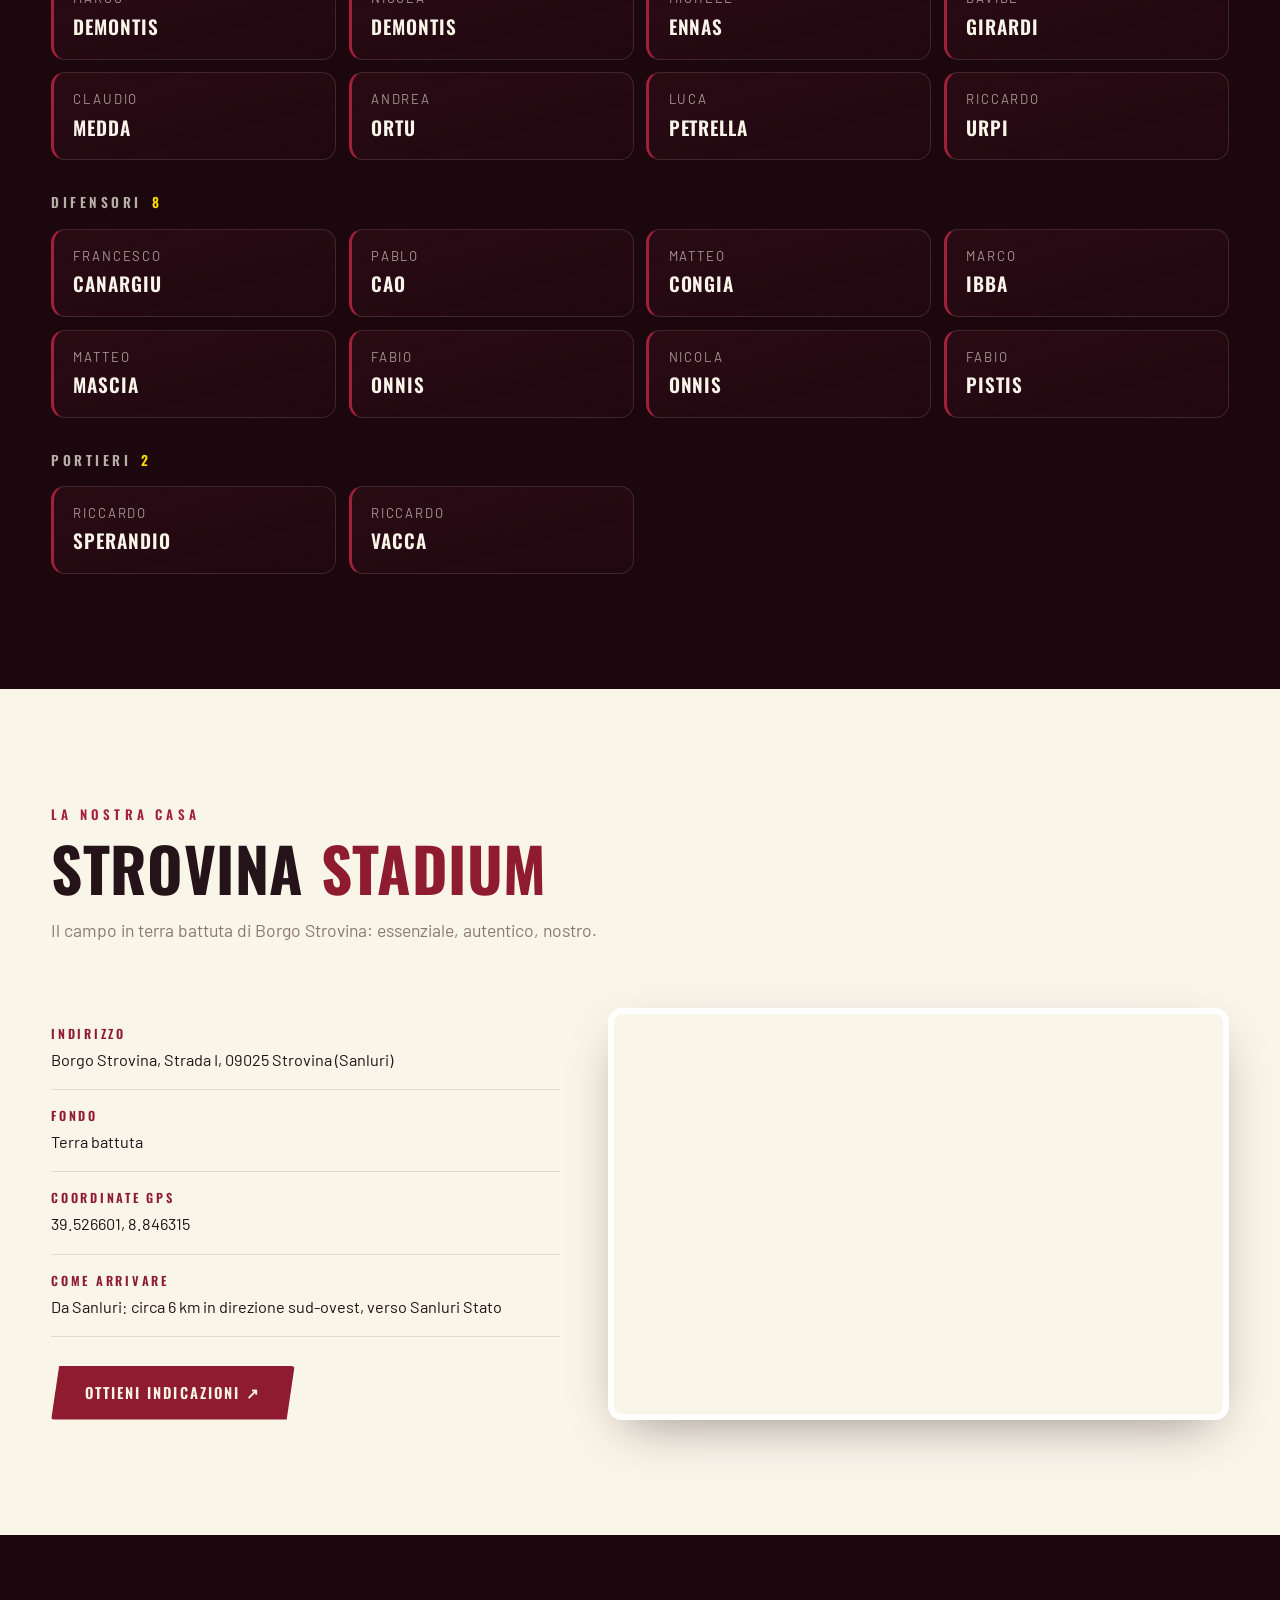
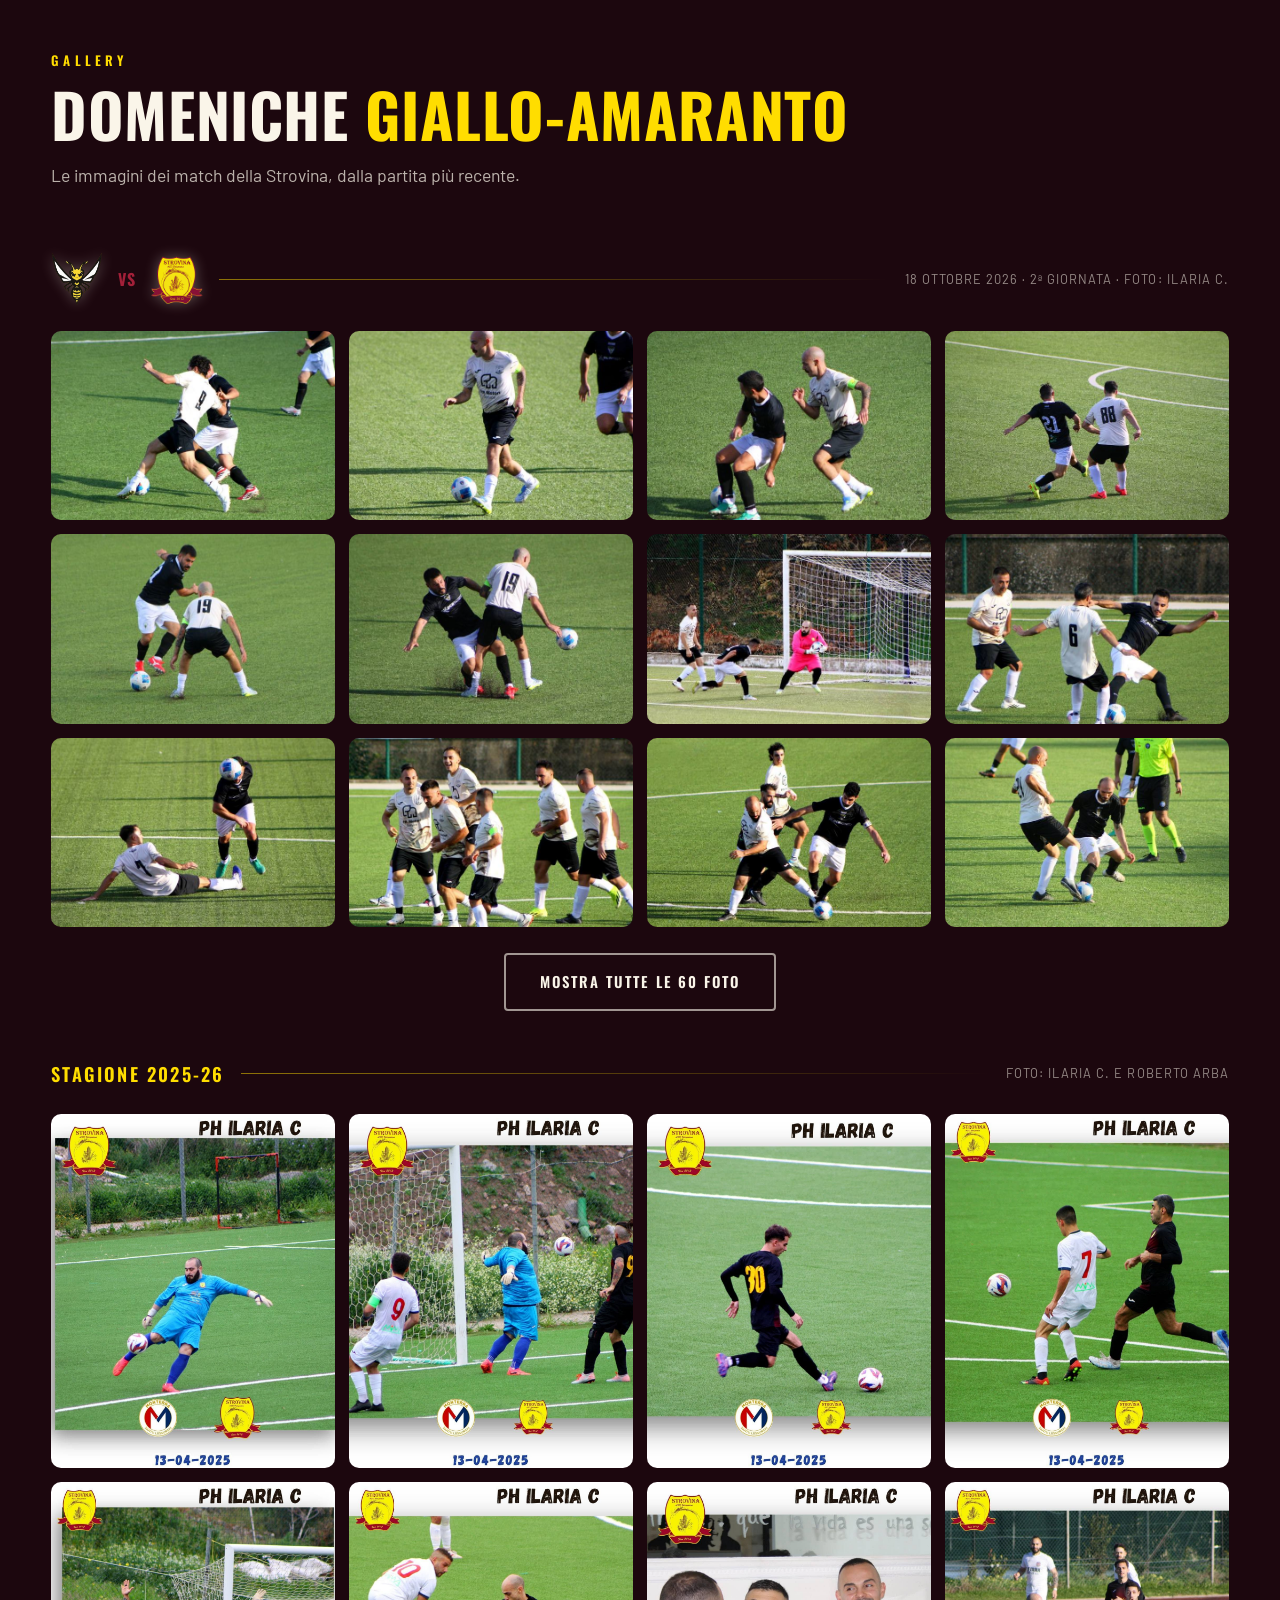
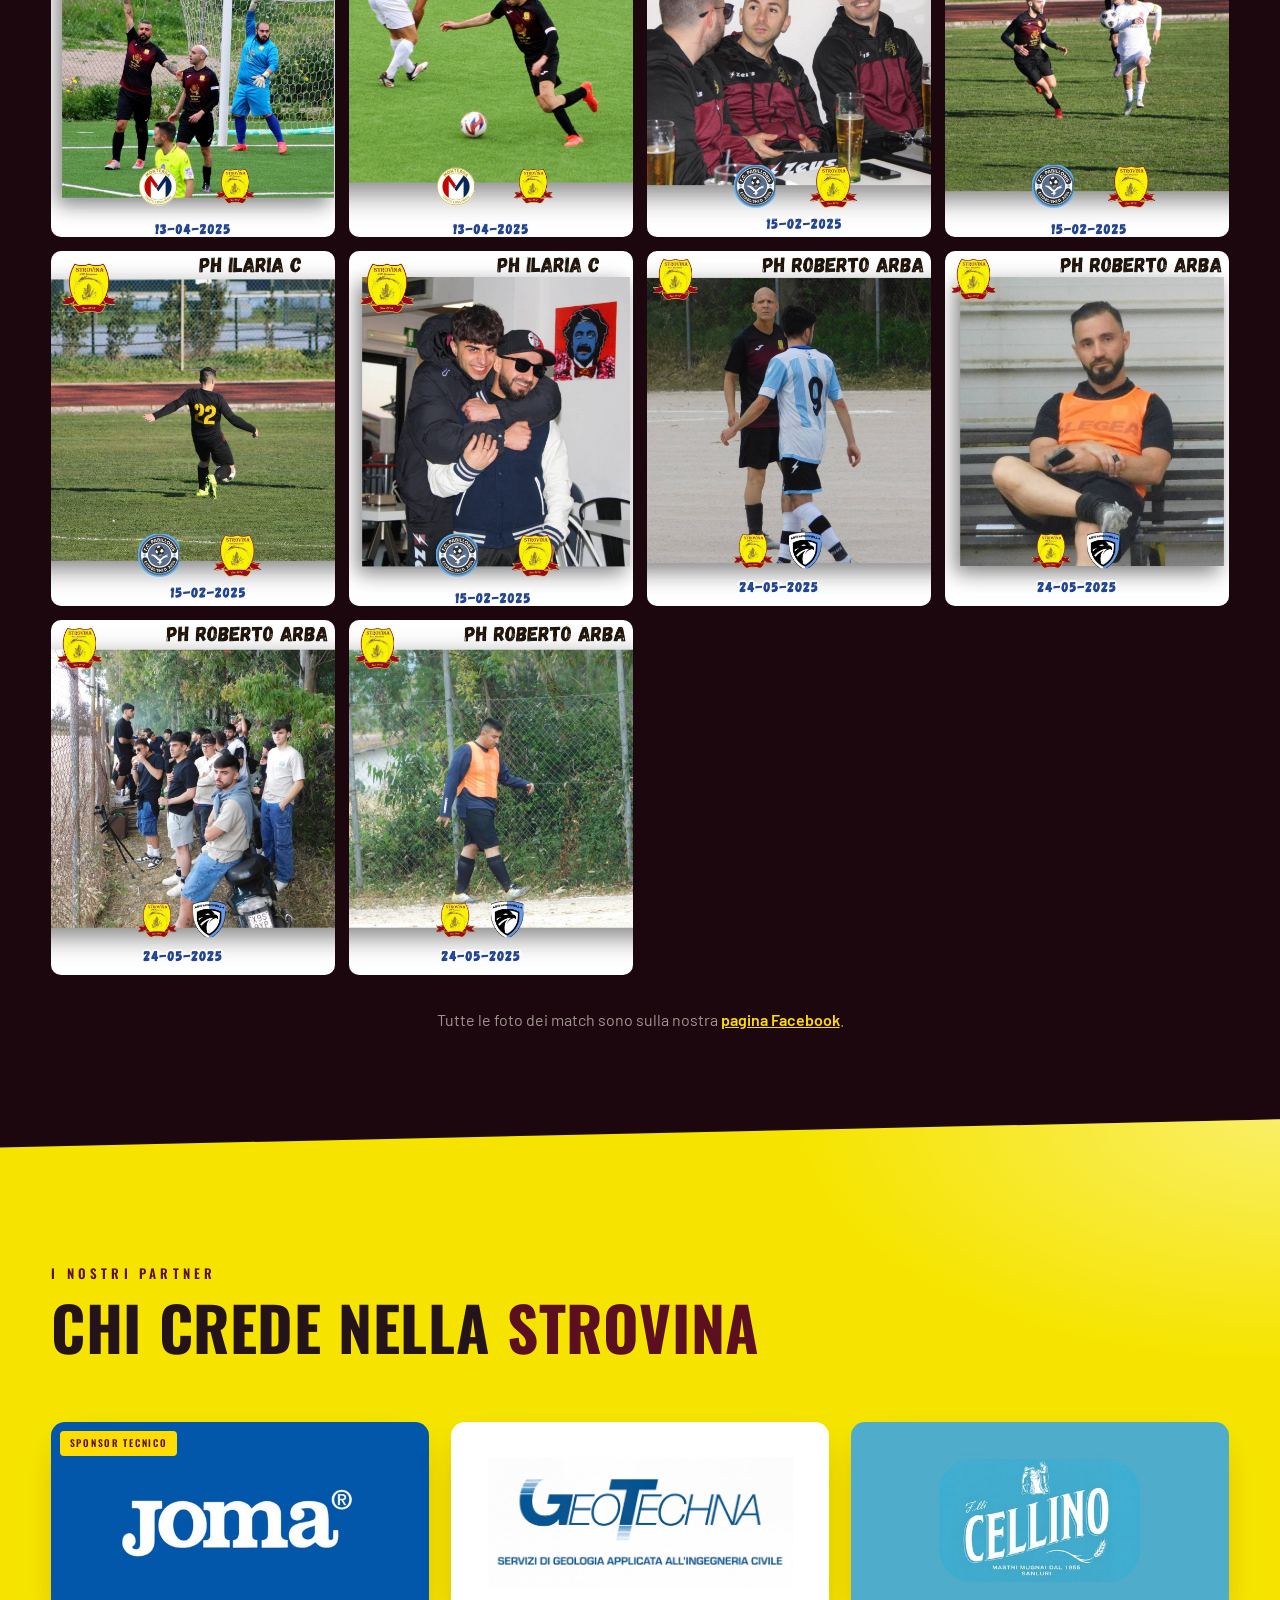
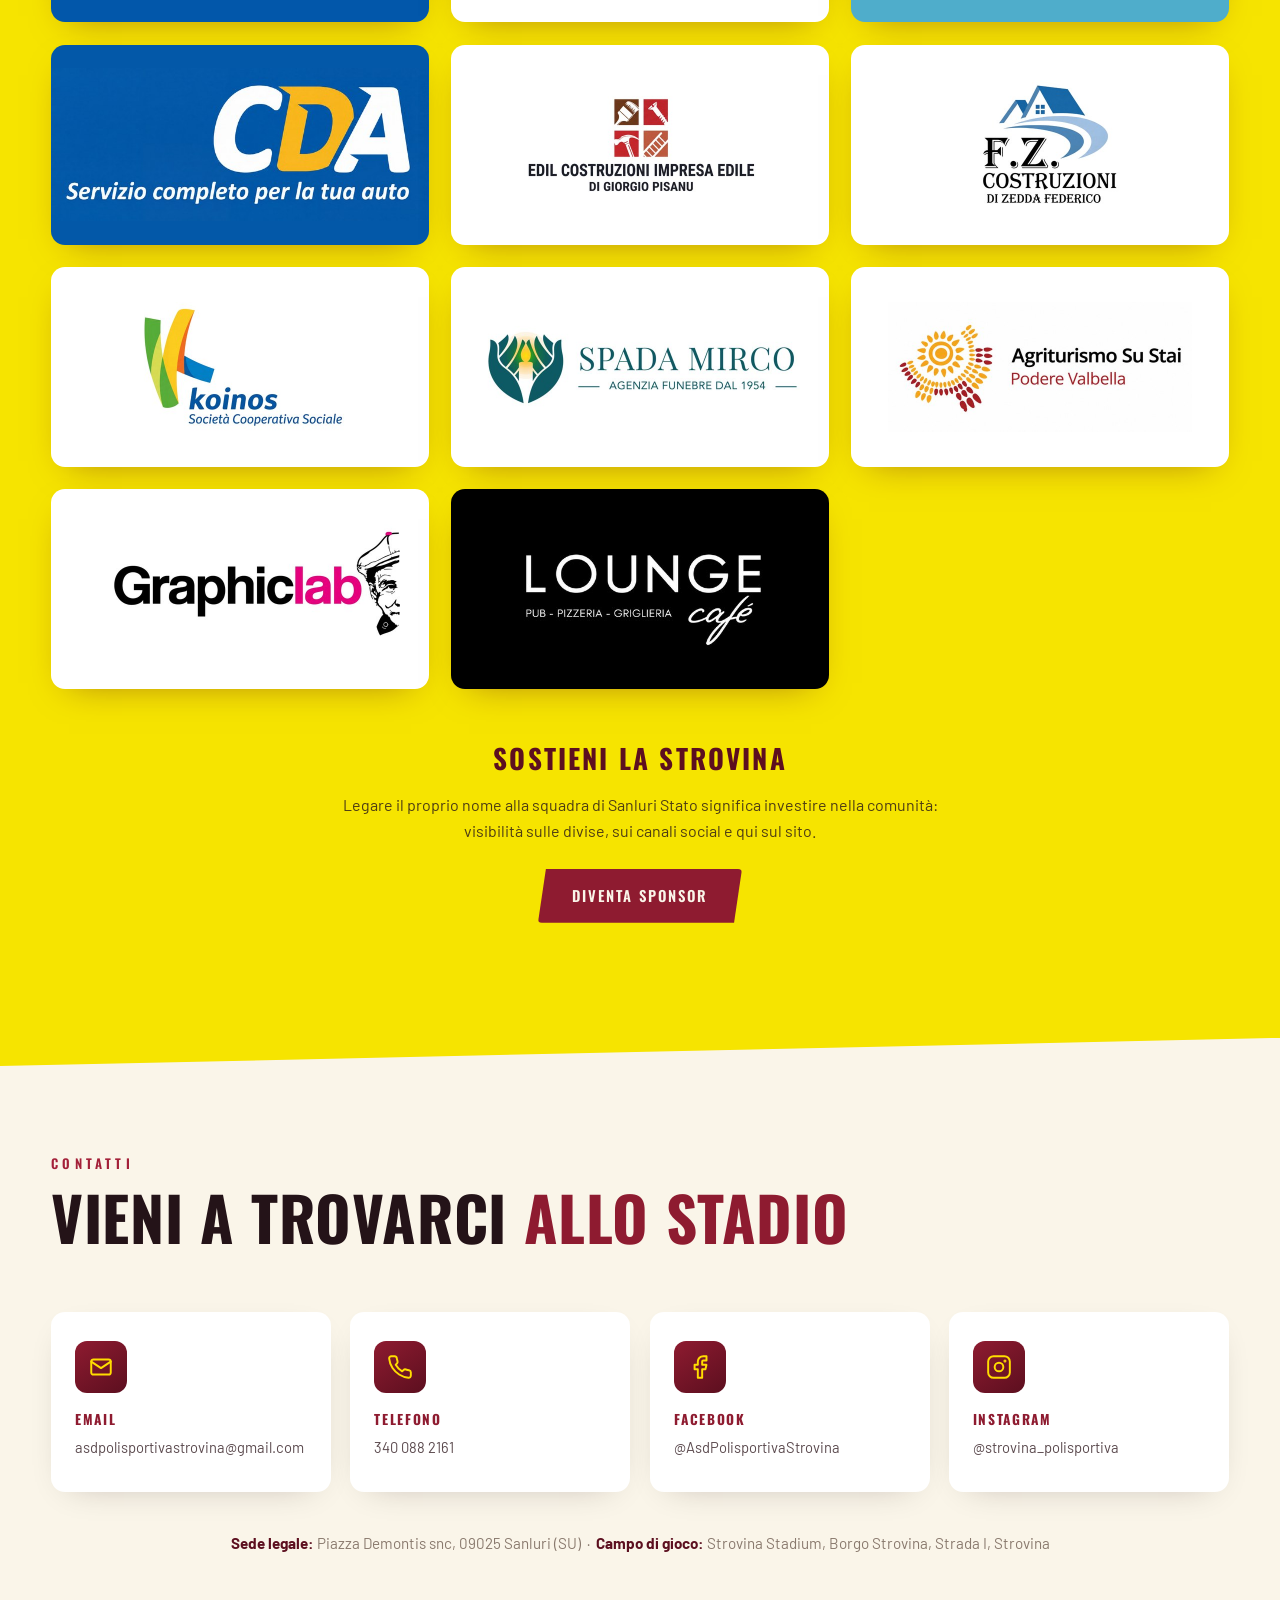
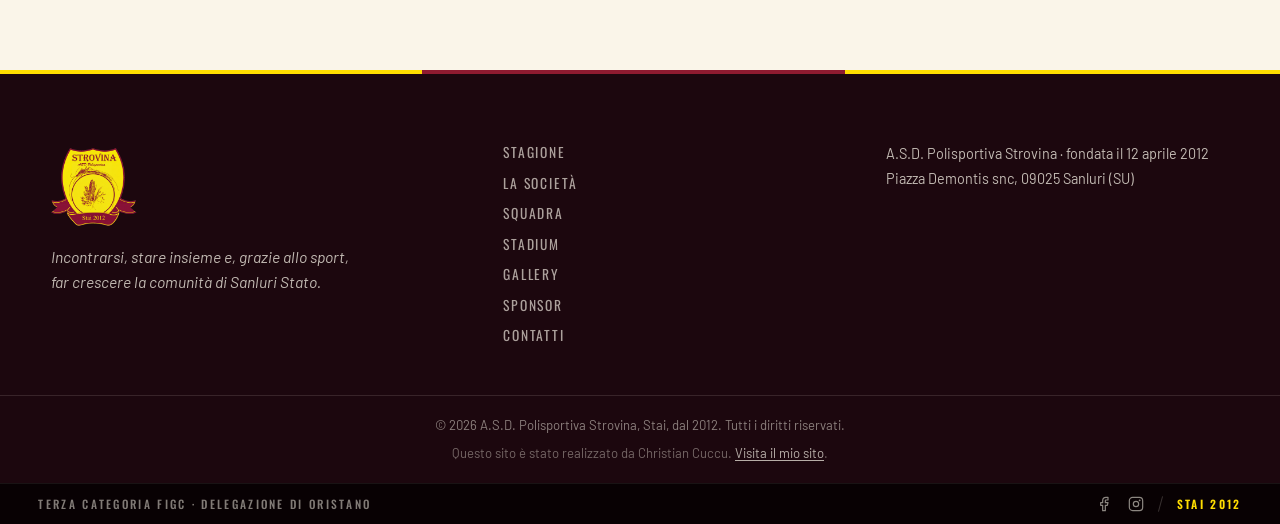
==== commit a29c706a: "Rosa 2026-27, gallery Villacidro-Strovina, 4 nuovi sponsor - Rosa 2026-27: 29 giocatori per reparto " ====
--- a/index.html
+++ b/index.html
@@ -425,11 +425,6 @@
             <p class="staff-card__role">Dirigente</p>
           </article>
           <article class="staff-card reveal">
-            <span class="staff-card__monogram" aria-hidden="true">PF</span>
-            <h4 class="staff-card__name">Paolo Fontana Norbis</h4>
-            <p class="staff-card__role">Dirigente</p>
-          </article>
-          <article class="staff-card reveal">
             <span class="staff-card__monogram" aria-hidden="true">NO</span>
             <h4 class="staff-card__name">Nicola Onnis</h4>
             <p class="staff-card__role">Dirigente</p>
@@ -457,13 +452,58 @@
         </div>
 
         <h3 class="subsection-title reveal">Rosa 2026-27</h3>
-        <!-- TODO: sostituire i placeholder con la rosa ufficiale (nome, ruolo, numero) appena disponibile -->
-        <div class="rosa-placeholder reveal">
-          <div class="rosa-placeholder__shirts" aria-hidden="true">
-            <span class="shirt">?</span><span class="shirt">?</span><span class="shirt">?</span><span class="shirt">?</span><span class="shirt">?</span>
-          </div>
-          <h4>La rosa completa sta arrivando</h4>
-          <p>Nomi, ruoli e numeri di maglia della stagione 2026-27 saranno pubblicati qui a breve. Nel frattempo, li trovi tutti in campo la domenica allo Strovina Stadium.</p>
+        <!-- Rosa 2026-27 (fonte: Tuttocampo, ottobre 2026). Ordine per reparto, dall'attacco alla porta;
+             dentro ogni reparto in ordine di cognome. Solo il nome, come richiesto. -->
+        <div class="rosa">
+          <div class="rosa-group reveal">
+            <h4 class="rosa-group__title">Attaccanti <span>7</span></h4>
+            <ul class="rosa-grid">
+              <li class="rosa-card"><span class="rosa-card__nome">Alex</span> <strong class="rosa-card__cognome">Boldrini</strong></li>
+              <li class="rosa-card"><span class="rosa-card__nome">Christian</span> <strong class="rosa-card__cognome">Cuccu</strong></li>
+              <li class="rosa-card"><span class="rosa-card__nome">Luca</span> <strong class="rosa-card__cognome">Demontis</strong></li>
+              <li class="rosa-card"><span class="rosa-card__nome">Stefano</span> <strong class="rosa-card__cognome">Garau</strong></li>
+              <li class="rosa-card"><span class="rosa-card__nome">Stefano</span> <strong class="rosa-card__cognome">Onidi</strong></li>
+              <li class="rosa-card"><span class="rosa-card__nome">Daniel</span> <strong class="rosa-card__cognome">Pilloni</strong></li>
+              <li class="rosa-card"><span class="rosa-card__nome">Riccardo</span> <strong class="rosa-card__cognome">Zedda</strong></li>
+            </ul>
+          </div>
+          <div class="rosa-group reveal">
+            <h4 class="rosa-group__title">Centrocampisti <span>12</span></h4>
+            <ul class="rosa-grid">
+              <li class="rosa-card"><span class="rosa-card__nome">Davide</span> <strong class="rosa-card__cognome">Cocco</strong></li>
+              <li class="rosa-card"><span class="rosa-card__nome">Eros</span> <strong class="rosa-card__cognome">Congia</strong></li>
+              <li class="rosa-card"><span class="rosa-card__nome">Enrico</span> <strong class="rosa-card__cognome">Cruccu</strong></li>
+              <li class="rosa-card"><span class="rosa-card__nome">Andrea</span> <strong class="rosa-card__cognome">Demontis</strong></li>
+              <li class="rosa-card"><span class="rosa-card__nome">Marco</span> <strong class="rosa-card__cognome">Demontis</strong></li>
+              <li class="rosa-card"><span class="rosa-card__nome">Nicola</span> <strong class="rosa-card__cognome">Demontis</strong></li>
+              <li class="rosa-card"><span class="rosa-card__nome">Michele</span> <strong class="rosa-card__cognome">Ennas</strong></li>
+              <li class="rosa-card"><span class="rosa-card__nome">Davide</span> <strong class="rosa-card__cognome">Girardi</strong></li>
+              <li class="rosa-card"><span class="rosa-card__nome">Claudio</span> <strong class="rosa-card__cognome">Medda</strong></li>
+              <li class="rosa-card"><span class="rosa-card__nome">Andrea</span> <strong class="rosa-card__cognome">Ortu</strong></li>
+              <li class="rosa-card"><span class="rosa-card__nome">Luca</span> <strong class="rosa-card__cognome">Petrella</strong></li>
+              <li class="rosa-card"><span class="rosa-card__nome">Riccardo</span> <strong class="rosa-card__cognome">Urpi</strong></li>
+            </ul>
+          </div>
+          <div class="rosa-group reveal">
+            <h4 class="rosa-group__title">Difensori <span>8</span></h4>
+            <ul class="rosa-grid">
+              <li class="rosa-card"><span class="rosa-card__nome">Francesco</span> <strong class="rosa-card__cognome">Canargiu</strong></li>
+              <li class="rosa-card"><span class="rosa-card__nome">Pablo</span> <strong class="rosa-card__cognome">Cao</strong></li>
+              <li class="rosa-card"><span class="rosa-card__nome">Matteo</span> <strong class="rosa-card__cognome">Congia</strong></li>
+              <li class="rosa-card"><span class="rosa-card__nome">Marco</span> <strong class="rosa-card__cognome">Ibba</strong></li>
+              <li class="rosa-card"><span class="rosa-card__nome">Matteo</span> <strong class="rosa-card__cognome">Mascia</strong></li>
+              <li class="rosa-card"><span class="rosa-card__nome">Fabio</span> <strong class="rosa-card__cognome">Onnis</strong></li>
+              <li class="rosa-card"><span class="rosa-card__nome">Nicola</span> <strong class="rosa-card__cognome">Onnis</strong></li>
+              <li class="rosa-card"><span class="rosa-card__nome">Fabio</span> <strong class="rosa-card__cognome">Pistis</strong></li>
+            </ul>
+          </div>
+          <div class="rosa-group reveal">
+            <h4 class="rosa-group__title">Portieri <span>2</span></h4>
+            <ul class="rosa-grid">
+              <li class="rosa-card"><span class="rosa-card__nome">Riccardo</span> <strong class="rosa-card__cognome">Sperandio</strong></li>
+              <li class="rosa-card"><span class="rosa-card__nome">Riccardo</span> <strong class="rosa-card__cognome">Vacca</strong></li>
+            </ul>
+          </div>
         </div>
       </div>
     </section>
@@ -518,24 +558,107 @@
         <header class="section__head reveal">
           <p class="section__kicker">Gallery</p>
           <h2 class="section__title">Domeniche <em>giallo-amaranto</em></h2>
-          <p class="section__intro">Le immagini dei match della stagione 2025-26. Foto: Ilaria C. e Roberto Arba.</p>
+          <p class="section__intro">Le immagini dei match della Strovina, dalla partita più recente.</p>
         </header>
 
-        <div class="gallery-grid" id="galleryGrid">
-          <button class="gallery-item reveal" data-full="assets/img/gallery/gallery-01.jpg"><img src="assets/img/gallery/gallery-01.jpg" alt="Il portiere della Strovina rinvia al volo durante il match con il Monterra" loading="lazy"></button>
-          <button class="gallery-item reveal" data-full="assets/img/gallery/gallery-02.jpg"><img src="assets/img/gallery/gallery-02.jpg" alt="Parata e rilancio del portiere della Strovina contro il Monterra" loading="lazy"></button>
-          <button class="gallery-item reveal" data-full="assets/img/gallery/gallery-03.jpg"><img src="assets/img/gallery/gallery-03.jpg" alt="Il numero 30 della Strovina conduce palla in maglia nera da trasferta" loading="lazy"></button>
-          <button class="gallery-item reveal" data-full="assets/img/gallery/gallery-04.jpg"><img src="assets/img/gallery/gallery-04.jpg" alt="Azione di gioco della Strovina nel match contro il Monterra" loading="lazy"></button>
-          <button class="gallery-item reveal" data-full="assets/img/gallery/gallery-05.jpg"><img src="assets/img/gallery/gallery-05.jpg" alt="Azione di gioco della Strovina nel match contro il Monterra" loading="lazy"></button>
-          <button class="gallery-item reveal" data-full="assets/img/gallery/gallery-06.jpg"><img src="assets/img/gallery/gallery-06.jpg" alt="Azione di gioco della Strovina nel match contro il Monterra" loading="lazy"></button>
-          <button class="gallery-item reveal" data-full="assets/img/gallery/gallery-07.jpg"><img src="assets/img/gallery/gallery-07.jpg" alt="Il numero 22 della Strovina calcia in maglia nera contro il Pabillonis" loading="lazy"></button>
-          <button class="gallery-item reveal" data-full="assets/img/gallery/gallery-08.jpg"><img src="assets/img/gallery/gallery-08.jpg" alt="Contrasto a centrocampo nel match Strovina-Pabillonis" loading="lazy"></button>
-          <button class="gallery-item reveal" data-full="assets/img/gallery/gallery-09.jpg"><img src="assets/img/gallery/gallery-09.jpg" alt="Il terzo tempo: giocatori della Strovina insieme dopo la partita" loading="lazy"></button>
-          <button class="gallery-item reveal" data-full="assets/img/gallery/gallery-10.jpg"><img src="assets/img/gallery/gallery-10.jpg" alt="Azione di gioco della Strovina nel match contro il Pabillonis" loading="lazy"></button>
-          <button class="gallery-item reveal" data-full="assets/img/gallery/gallery-11.jpg"><img src="assets/img/gallery/gallery-11.jpg" alt="Giocatori in campo nel match Strovina-Mogorella sulla terra battuta" loading="lazy"></button>
-          <button class="gallery-item reveal" data-full="assets/img/gallery/gallery-12.jpg"><img src="assets/img/gallery/gallery-12.jpg" alt="Azione di gioco della Strovina nel match contro il Mogorella" loading="lazy"></button>
-          <button class="gallery-item reveal" data-full="assets/img/gallery/gallery-13.jpg"><img src="assets/img/gallery/gallery-13.jpg" alt="Azione di gioco della Strovina nel match contro il Mogorella" loading="lazy"></button>
-          <button class="gallery-item reveal" data-full="assets/img/gallery/gallery-14.jpg"><img src="assets/img/gallery/gallery-14.jpg" alt="Azione di gioco della Strovina nel match contro il Mogorella" loading="lazy"></button>
+        <!-- Gallery a blocchi, una partita per blocco, la piu' recente in alto.
+             Le foto orizzontali (assets/img/gallery/<data>/) hanno la miniatura in mini/;
+             le prime 12 sono visibili, le altre si aprono con "Mostra tutte". -->
+        <div id="galleryGrid">
+          <div class="gallery-block">
+            <h3 class="subsection-title gallery-block__title reveal">
+              <span class="gallery-match">
+                <img src="assets/img/squadre/villacidro-soccer-24.png" alt="" class="gallery-match__crest" width="200" height="200">
+                <b aria-hidden="true">VS</b>
+                <img src="assets/img/logo-web.png" alt="" class="gallery-match__crest" width="200" height="200">
+                <span class="sr-only">Villacidro Soccer 24 vs Strovina</span>
+              </span>
+              <span class="gallery-block__meta">18 ottobre 2026 · 2ª giornata · Foto: Ilaria C.</span>
+            </h3>
+            <div class="gallery-grid gallery-grid--wide" id="galleryNuove">
+              <button class="gallery-item reveal" data-full="assets/img/gallery/2026-10-18/27.jpg"><img src="assets/img/gallery/2026-10-18/mini/27.jpg" alt="Villacidro Soccer 24 vs Strovina, 18 ottobre 2026: foto 1 di 60" loading="lazy" width="640" height="427"></button>
+              <button class="gallery-item reveal" data-full="assets/img/gallery/2026-10-18/01.jpg"><img src="assets/img/gallery/2026-10-18/mini/01.jpg" alt="Villacidro Soccer 24 vs Strovina, 18 ottobre 2026: foto 2 di 60" loading="lazy" width="640" height="427"></button>
+              <button class="gallery-item reveal" data-full="assets/img/gallery/2026-10-18/02.jpg"><img src="assets/img/gallery/2026-10-18/mini/02.jpg" alt="Villacidro Soccer 24 vs Strovina, 18 ottobre 2026: foto 3 di 60" loading="lazy" width="640" height="427"></button>
+              <button class="gallery-item reveal" data-full="assets/img/gallery/2026-10-18/03.jpg"><img src="assets/img/gallery/2026-10-18/mini/03.jpg" alt="Villacidro Soccer 24 vs Strovina, 18 ottobre 2026: foto 4 di 60" loading="lazy" width="640" height="427"></button>
+              <button class="gallery-item reveal" data-full="assets/img/gallery/2026-10-18/04.jpg"><img src="assets/img/gallery/2026-10-18/mini/04.jpg" alt="Villacidro Soccer 24 vs Strovina, 18 ottobre 2026: foto 5 di 60" loading="lazy" width="640" height="427"></button>
+              <button class="gallery-item reveal" data-full="assets/img/gallery/2026-10-18/05.jpg"><img src="assets/img/gallery/2026-10-18/mini/05.jpg" alt="Villacidro Soccer 24 vs Strovina, 18 ottobre 2026: foto 6 di 60" loading="lazy" width="640" height="427"></button>
+              <button class="gallery-item reveal" data-full="assets/img/gallery/2026-10-18/06.jpg"><img src="assets/img/gallery/2026-10-18/mini/06.jpg" alt="Villacidro Soccer 24 vs Strovina, 18 ottobre 2026: foto 7 di 60" loading="lazy" width="640" height="427"></button>
+              <button class="gallery-item reveal" data-full="assets/img/gallery/2026-10-18/07.jpg"><img src="assets/img/gallery/2026-10-18/mini/07.jpg" alt="Villacidro Soccer 24 vs Strovina, 18 ottobre 2026: foto 8 di 60" loading="lazy" width="640" height="427"></button>
+              <button class="gallery-item reveal" data-full="assets/img/gallery/2026-10-18/08.jpg"><img src="assets/img/gallery/2026-10-18/mini/08.jpg" alt="Villacidro Soccer 24 vs Strovina, 18 ottobre 2026: foto 9 di 60" loading="lazy" width="640" height="427"></button>
+              <button class="gallery-item reveal" data-full="assets/img/gallery/2026-10-18/09.jpg"><img src="assets/img/gallery/2026-10-18/mini/09.jpg" alt="Villacidro Soccer 24 vs Strovina, 18 ottobre 2026: foto 10 di 60" loading="lazy" width="640" height="427"></button>
+              <button class="gallery-item reveal" data-full="assets/img/gallery/2026-10-18/10.jpg"><img src="assets/img/gallery/2026-10-18/mini/10.jpg" alt="Villacidro Soccer 24 vs Strovina, 18 ottobre 2026: foto 11 di 60" loading="lazy" width="640" height="427"></button>
+              <button class="gallery-item reveal" data-full="assets/img/gallery/2026-10-18/11.jpg"><img src="assets/img/gallery/2026-10-18/mini/11.jpg" alt="Villacidro Soccer 24 vs Strovina, 18 ottobre 2026: foto 12 di 60" loading="lazy" width="640" height="427"></button>
+              <button class="gallery-item gallery-item--extra" data-full="assets/img/gallery/2026-10-18/12.jpg"><img src="assets/img/gallery/2026-10-18/mini/12.jpg" alt="Villacidro Soccer 24 vs Strovina, 18 ottobre 2026: foto 13 di 60" loading="lazy" width="640" height="427"></button>
+              <button class="gallery-item gallery-item--extra" data-full="assets/img/gallery/2026-10-18/13.jpg"><img src="assets/img/gallery/2026-10-18/mini/13.jpg" alt="Villacidro Soccer 24 vs Strovina, 18 ottobre 2026: foto 14 di 60" loading="lazy" width="640" height="427"></button>
+              <button class="gallery-item gallery-item--extra" data-full="assets/img/gallery/2026-10-18/14.jpg"><img src="assets/img/gallery/2026-10-18/mini/14.jpg" alt="Villacidro Soccer 24 vs Strovina, 18 ottobre 2026: foto 15 di 60" loading="lazy" width="640" height="427"></button>
+              <button class="gallery-item gallery-item--extra" data-full="assets/img/gallery/2026-10-18/15.jpg"><img src="assets/img/gallery/2026-10-18/mini/15.jpg" alt="Villacidro Soccer 24 vs Strovina, 18 ottobre 2026: foto 16 di 60" loading="lazy" width="640" height="427"></button>
+              <button class="gallery-item gallery-item--extra" data-full="assets/img/gallery/2026-10-18/16.jpg"><img src="assets/img/gallery/2026-10-18/mini/16.jpg" alt="Villacidro Soccer 24 vs Strovina, 18 ottobre 2026: foto 17 di 60" loading="lazy" width="640" height="427"></button>
+              <button class="gallery-item gallery-item--extra" data-full="assets/img/gallery/2026-10-18/17.jpg"><img src="assets/img/gallery/2026-10-18/mini/17.jpg" alt="Villacidro Soccer 24 vs Strovina, 18 ottobre 2026: foto 18 di 60" loading="lazy" width="640" height="427"></button>
+              <button class="gallery-item gallery-item--extra" data-full="assets/img/gallery/2026-10-18/18.jpg"><img src="assets/img/gallery/2026-10-18/mini/18.jpg" alt="Villacidro Soccer 24 vs Strovina, 18 ottobre 2026: foto 19 di 60" loading="lazy" width="640" height="427"></button>
+              <button class="gallery-item gallery-item--extra" data-full="assets/img/gallery/2026-10-18/19.jpg"><img src="assets/img/gallery/2026-10-18/mini/19.jpg" alt="Villacidro Soccer 24 vs Strovina, 18 ottobre 2026: foto 20 di 60" loading="lazy" width="640" height="427"></button>
+              <button class="gallery-item gallery-item--extra" data-full="assets/img/gallery/2026-10-18/20.jpg"><img src="assets/img/gallery/2026-10-18/mini/20.jpg" alt="Villacidro Soccer 24 vs Strovina, 18 ottobre 2026: foto 21 di 60" loading="lazy" width="640" height="427"></button>
+              <button class="gallery-item gallery-item--extra" data-full="assets/img/gallery/2026-10-18/21.jpg"><img src="assets/img/gallery/2026-10-18/mini/21.jpg" alt="Villacidro Soccer 24 vs Strovina, 18 ottobre 2026: foto 22 di 60" loading="lazy" width="640" height="427"></button>
+              <button class="gallery-item gallery-item--extra" data-full="assets/img/gallery/2026-10-18/22.jpg"><img src="assets/img/gallery/2026-10-18/mini/22.jpg" alt="Villacidro Soccer 24 vs Strovina, 18 ottobre 2026: foto 23 di 60" loading="lazy" width="640" height="427"></button>
+              <button class="gallery-item gallery-item--extra" data-full="assets/img/gallery/2026-10-18/23.jpg"><img src="assets/img/gallery/2026-10-18/mini/23.jpg" alt="Villacidro Soccer 24 vs Strovina, 18 ottobre 2026: foto 24 di 60" loading="lazy" width="640" height="427"></button>
+              <button class="gallery-item gallery-item--extra" data-full="assets/img/gallery/2026-10-18/24.jpg"><img src="assets/img/gallery/2026-10-18/mini/24.jpg" alt="Villacidro Soccer 24 vs Strovina, 18 ottobre 2026: foto 25 di 60" loading="lazy" width="640" height="427"></button>
+              <button class="gallery-item gallery-item--extra" data-full="assets/img/gallery/2026-10-18/25.jpg"><img src="assets/img/gallery/2026-10-18/mini/25.jpg" alt="Villacidro Soccer 24 vs Strovina, 18 ottobre 2026: foto 26 di 60" loading="lazy" width="640" height="427"></button>
+              <button class="gallery-item gallery-item--extra" data-full="assets/img/gallery/2026-10-18/26.jpg"><img src="assets/img/gallery/2026-10-18/mini/26.jpg" alt="Villacidro Soccer 24 vs Strovina, 18 ottobre 2026: foto 27 di 60" loading="lazy" width="640" height="427"></button>
+              <button class="gallery-item gallery-item--extra" data-full="assets/img/gallery/2026-10-18/28.jpg"><img src="assets/img/gallery/2026-10-18/mini/28.jpg" alt="Villacidro Soccer 24 vs Strovina, 18 ottobre 2026: foto 28 di 60" loading="lazy" width="640" height="427"></button>
+              <button class="gallery-item gallery-item--extra" data-full="assets/img/gallery/2026-10-18/29.jpg"><img src="assets/img/gallery/2026-10-18/mini/29.jpg" alt="Villacidro Soccer 24 vs Strovina, 18 ottobre 2026: foto 29 di 60" loading="lazy" width="640" height="427"></button>
+              <button class="gallery-item gallery-item--extra" data-full="assets/img/gallery/2026-10-18/30.jpg"><img src="assets/img/gallery/2026-10-18/mini/30.jpg" alt="Villacidro Soccer 24 vs Strovina, 18 ottobre 2026: foto 30 di 60" loading="lazy" width="640" height="427"></button>
+              <button class="gallery-item gallery-item--extra" data-full="assets/img/gallery/2026-10-18/31.jpg"><img src="assets/img/gallery/2026-10-18/mini/31.jpg" alt="Villacidro Soccer 24 vs Strovina, 18 ottobre 2026: foto 31 di 60" loading="lazy" width="640" height="427"></button>
+              <button class="gallery-item gallery-item--extra" data-full="assets/img/gallery/2026-10-18/32.jpg"><img src="assets/img/gallery/2026-10-18/mini/32.jpg" alt="Villacidro Soccer 24 vs Strovina, 18 ottobre 2026: foto 32 di 60" loading="lazy" width="640" height="427"></button>
+              <button class="gallery-item gallery-item--extra" data-full="assets/img/gallery/2026-10-18/33.jpg"><img src="assets/img/gallery/2026-10-18/mini/33.jpg" alt="Villacidro Soccer 24 vs Strovina, 18 ottobre 2026: foto 33 di 60" loading="lazy" width="640" height="427"></button>
+              <button class="gallery-item gallery-item--extra" data-full="assets/img/gallery/2026-10-18/34.jpg"><img src="assets/img/gallery/2026-10-18/mini/34.jpg" alt="Villacidro Soccer 24 vs Strovina, 18 ottobre 2026: foto 34 di 60" loading="lazy" width="640" height="427"></button>
+              <button class="gallery-item gallery-item--extra" data-full="assets/img/gallery/2026-10-18/35.jpg"><img src="assets/img/gallery/2026-10-18/mini/35.jpg" alt="Villacidro Soccer 24 vs Strovina, 18 ottobre 2026: foto 35 di 60" loading="lazy" width="640" height="427"></button>
+              <button class="gallery-item gallery-item--extra" data-full="assets/img/gallery/2026-10-18/36.jpg"><img src="assets/img/gallery/2026-10-18/mini/36.jpg" alt="Villacidro Soccer 24 vs Strovina, 18 ottobre 2026: foto 36 di 60" loading="lazy" width="640" height="427"></button>
+              <button class="gallery-item gallery-item--extra" data-full="assets/img/gallery/2026-10-18/37.jpg"><img src="assets/img/gallery/2026-10-18/mini/37.jpg" alt="Villacidro Soccer 24 vs Strovina, 18 ottobre 2026: foto 37 di 60" loading="lazy" width="640" height="427"></button>
+              <button class="gallery-item gallery-item--extra" data-full="assets/img/gallery/2026-10-18/38.jpg"><img src="assets/img/gallery/2026-10-18/mini/38.jpg" alt="Villacidro Soccer 24 vs Strovina, 18 ottobre 2026: foto 38 di 60" loading="lazy" width="640" height="427"></button>
+              <button class="gallery-item gallery-item--extra" data-full="assets/img/gallery/2026-10-18/39.jpg"><img src="assets/img/gallery/2026-10-18/mini/39.jpg" alt="Villacidro Soccer 24 vs Strovina, 18 ottobre 2026: foto 39 di 60" loading="lazy" width="640" height="427"></button>
+              <button class="gallery-item gallery-item--extra" data-full="assets/img/gallery/2026-10-18/40.jpg"><img src="assets/img/gallery/2026-10-18/mini/40.jpg" alt="Villacidro Soccer 24 vs Strovina, 18 ottobre 2026: foto 40 di 60" loading="lazy" width="640" height="427"></button>
+              <button class="gallery-item gallery-item--extra" data-full="assets/img/gallery/2026-10-18/41.jpg"><img src="assets/img/gallery/2026-10-18/mini/41.jpg" alt="Villacidro Soccer 24 vs Strovina, 18 ottobre 2026: foto 41 di 60" loading="lazy" width="640" height="427"></button>
+              <button class="gallery-item gallery-item--extra" data-full="assets/img/gallery/2026-10-18/42.jpg"><img src="assets/img/gallery/2026-10-18/mini/42.jpg" alt="Villacidro Soccer 24 vs Strovina, 18 ottobre 2026: foto 42 di 60" loading="lazy" width="640" height="427"></button>
+              <button class="gallery-item gallery-item--extra" data-full="assets/img/gallery/2026-10-18/43.jpg"><img src="assets/img/gallery/2026-10-18/mini/43.jpg" alt="Villacidro Soccer 24 vs Strovina, 18 ottobre 2026: foto 43 di 60" loading="lazy" width="640" height="427"></button>
+              <button class="gallery-item gallery-item--extra" data-full="assets/img/gallery/2026-10-18/44.jpg"><img src="assets/img/gallery/2026-10-18/mini/44.jpg" alt="Villacidro Soccer 24 vs Strovina, 18 ottobre 2026: foto 44 di 60" loading="lazy" width="640" height="427"></button>
+              <button class="gallery-item gallery-item--extra" data-full="assets/img/gallery/2026-10-18/45.jpg"><img src="assets/img/gallery/2026-10-18/mini/45.jpg" alt="Villacidro Soccer 24 vs Strovina, 18 ottobre 2026: foto 45 di 60" loading="lazy" width="640" height="427"></button>
+              <button class="gallery-item gallery-item--extra" data-full="assets/img/gallery/2026-10-18/46.jpg"><img src="assets/img/gallery/2026-10-18/mini/46.jpg" alt="Villacidro Soccer 24 vs Strovina, 18 ottobre 2026: foto 46 di 60" loading="lazy" width="640" height="427"></button>
+              <button class="gallery-item gallery-item--extra" data-full="assets/img/gallery/2026-10-18/47.jpg"><img src="assets/img/gallery/2026-10-18/mini/47.jpg" alt="Villacidro Soccer 24 vs Strovina, 18 ottobre 2026: foto 47 di 60" loading="lazy" width="640" height="427"></button>
+              <button class="gallery-item gallery-item--extra" data-full="assets/img/gallery/2026-10-18/48.jpg"><img src="assets/img/gallery/2026-10-18/mini/48.jpg" alt="Villacidro Soccer 24 vs Strovina, 18 ottobre 2026: foto 48 di 60" loading="lazy" width="640" height="427"></button>
+              <button class="gallery-item gallery-item--extra" data-full="assets/img/gallery/2026-10-18/49.jpg"><img src="assets/img/gallery/2026-10-18/mini/49.jpg" alt="Villacidro Soccer 24 vs Strovina, 18 ottobre 2026: foto 49 di 60" loading="lazy" width="640" height="427"></button>
+              <button class="gallery-item gallery-item--extra" data-full="assets/img/gallery/2026-10-18/50.jpg"><img src="assets/img/gallery/2026-10-18/mini/50.jpg" alt="Villacidro Soccer 24 vs Strovina, 18 ottobre 2026: foto 50 di 60" loading="lazy" width="640" height="427"></button>
+              <button class="gallery-item gallery-item--extra" data-full="assets/img/gallery/2026-10-18/51.jpg"><img src="assets/img/gallery/2026-10-18/mini/51.jpg" alt="Villacidro Soccer 24 vs Strovina, 18 ottobre 2026: foto 51 di 60" loading="lazy" width="640" height="427"></button>
+              <button class="gallery-item gallery-item--extra" data-full="assets/img/gallery/2026-10-18/52.jpg"><img src="assets/img/gallery/2026-10-18/mini/52.jpg" alt="Villacidro Soccer 24 vs Strovina, 18 ottobre 2026: foto 52 di 60" loading="lazy" width="640" height="427"></button>
+              <button class="gallery-item gallery-item--extra" data-full="assets/img/gallery/2026-10-18/53.jpg"><img src="assets/img/gallery/2026-10-18/mini/53.jpg" alt="Villacidro Soccer 24 vs Strovina, 18 ottobre 2026: foto 53 di 60" loading="lazy" width="640" height="427"></button>
+              <button class="gallery-item gallery-item--extra" data-full="assets/img/gallery/2026-10-18/54.jpg"><img src="assets/img/gallery/2026-10-18/mini/54.jpg" alt="Villacidro Soccer 24 vs Strovina, 18 ottobre 2026: foto 54 di 60" loading="lazy" width="640" height="427"></button>
+              <button class="gallery-item gallery-item--extra" data-full="assets/img/gallery/2026-10-18/55.jpg"><img src="assets/img/gallery/2026-10-18/mini/55.jpg" alt="Villacidro Soccer 24 vs Strovina, 18 ottobre 2026: foto 55 di 60" loading="lazy" width="640" height="427"></button>
+              <button class="gallery-item gallery-item--extra" data-full="assets/img/gallery/2026-10-18/56.jpg"><img src="assets/img/gallery/2026-10-18/mini/56.jpg" alt="Villacidro Soccer 24 vs Strovina, 18 ottobre 2026: foto 56 di 60" loading="lazy" width="640" height="427"></button>
+              <button class="gallery-item gallery-item--extra" data-full="assets/img/gallery/2026-10-18/57.jpg"><img src="assets/img/gallery/2026-10-18/mini/57.jpg" alt="Villacidro Soccer 24 vs Strovina, 18 ottobre 2026: foto 57 di 60" loading="lazy" width="640" height="427"></button>
+              <button class="gallery-item gallery-item--extra" data-full="assets/img/gallery/2026-10-18/58.jpg"><img src="assets/img/gallery/2026-10-18/mini/58.jpg" alt="Villacidro Soccer 24 vs Strovina, 18 ottobre 2026: foto 58 di 60" loading="lazy" width="640" height="427"></button>
+              <button class="gallery-item gallery-item--extra" data-full="assets/img/gallery/2026-10-18/59.jpg"><img src="assets/img/gallery/2026-10-18/mini/59.jpg" alt="Villacidro Soccer 24 vs Strovina, 18 ottobre 2026: foto 59 di 60" loading="lazy" width="640" height="427"></button>
+              <button class="gallery-item gallery-item--extra" data-full="assets/img/gallery/2026-10-18/60.jpg"><img src="assets/img/gallery/2026-10-18/mini/60.jpg" alt="Villacidro Soccer 24 vs Strovina, 18 ottobre 2026: foto 60 di 60" loading="lazy" width="640" height="427"></button>
+            </div>
+            <button class="btn btn--ghost gallery-toggle" id="galleryToggle" type="button" aria-expanded="false" aria-controls="galleryNuove">Mostra tutte le 60 foto</button>
+          </div>
+
+          <div class="gallery-block">
+            <h3 class="subsection-title gallery-block__title reveal">Stagione 2025-26 <span class="gallery-block__meta">Foto: Ilaria C. e Roberto Arba</span></h3>
+            <div class="gallery-grid">
+              <button class="gallery-item reveal" data-full="assets/img/gallery/gallery-01.jpg"><img src="assets/img/gallery/gallery-01.jpg" alt="Il portiere della Strovina rinvia al volo durante il match con il Monterra" loading="lazy"></button>
+              <button class="gallery-item reveal" data-full="assets/img/gallery/gallery-02.jpg"><img src="assets/img/gallery/gallery-02.jpg" alt="Parata e rilancio del portiere della Strovina contro il Monterra" loading="lazy"></button>
+              <button class="gallery-item reveal" data-full="assets/img/gallery/gallery-03.jpg"><img src="assets/img/gallery/gallery-03.jpg" alt="Il numero 30 della Strovina conduce palla in maglia nera da trasferta" loading="lazy"></button>
+              <button class="gallery-item reveal" data-full="assets/img/gallery/gallery-04.jpg"><img src="assets/img/gallery/gallery-04.jpg" alt="Azione di gioco della Strovina nel match contro il Monterra" loading="lazy"></button>
+              <button class="gallery-item reveal" data-full="assets/img/gallery/gallery-05.jpg"><img src="assets/img/gallery/gallery-05.jpg" alt="Azione di gioco della Strovina nel match contro il Monterra" loading="lazy"></button>
+              <button class="gallery-item reveal" data-full="assets/img/gallery/gallery-06.jpg"><img src="assets/img/gallery/gallery-06.jpg" alt="Azione di gioco della Strovina nel match contro il Monterra" loading="lazy"></button>
+              <button class="gallery-item reveal" data-full="assets/img/gallery/gallery-07.jpg"><img src="assets/img/gallery/gallery-07.jpg" alt="Il numero 22 della Strovina calcia in maglia nera contro il Pabillonis" loading="lazy"></button>
+              <button class="gallery-item reveal" data-full="assets/img/gallery/gallery-08.jpg"><img src="assets/img/gallery/gallery-08.jpg" alt="Contrasto a centrocampo nel match Strovina-Pabillonis" loading="lazy"></button>
+              <button class="gallery-item reveal" data-full="assets/img/gallery/gallery-09.jpg"><img src="assets/img/gallery/gallery-09.jpg" alt="Il terzo tempo: giocatori della Strovina insieme dopo la partita" loading="lazy"></button>
+              <button class="gallery-item reveal" data-full="assets/img/gallery/gallery-10.jpg"><img src="assets/img/gallery/gallery-10.jpg" alt="Azione di gioco della Strovina nel match contro il Pabillonis" loading="lazy"></button>
+              <button class="gallery-item reveal" data-full="assets/img/gallery/gallery-11.jpg"><img src="assets/img/gallery/gallery-11.jpg" alt="Giocatori in campo nel match Strovina-Mogorella sulla terra battuta" loading="lazy"></button>
+              <button class="gallery-item reveal" data-full="assets/img/gallery/gallery-12.jpg"><img src="assets/img/gallery/gallery-12.jpg" alt="Azione di gioco della Strovina nel match contro il Mogorella" loading="lazy"></button>
+              <button class="gallery-item reveal" data-full="assets/img/gallery/gallery-13.jpg"><img src="assets/img/gallery/gallery-13.jpg" alt="Azione di gioco della Strovina nel match contro il Mogorella" loading="lazy"></button>
+              <button class="gallery-item reveal" data-full="assets/img/gallery/gallery-14.jpg"><img src="assets/img/gallery/gallery-14.jpg" alt="Azione di gioco della Strovina nel match contro il Mogorella" loading="lazy"></button>
+            </div>
+          </div>
         </div>
 
         <p class="gallery-more reveal">Tutte le foto dei match sono sulla nostra <a href="https://www.facebook.com/AsdPolisportivaStrovina" target="_blank" rel="noopener">pagina Facebook</a>.</p>
@@ -576,6 +699,18 @@
           </article>
           <article class="sponsor-card sponsor-card--logo reveal">
             <img src="assets/img/sponsor/koinos.jpg" alt="Koinos — Società Cooperativa Sociale" width="640" height="260" loading="lazy">
+          </article>
+          <article class="sponsor-card sponsor-card--logo reveal">
+            <img src="assets/img/sponsor/spada-mirco.jpg" alt="Spada Mirco, agenzia funebre dal 1954" width="640" height="260" loading="lazy">
+          </article>
+          <article class="sponsor-card sponsor-card--logo reveal">
+            <img src="assets/img/sponsor/agriturismo-su-stai.jpg" alt="Agriturismo Su Stai, Podere Valbella" width="640" height="260" loading="lazy">
+          </article>
+          <article class="sponsor-card sponsor-card--logo reveal">
+            <img src="assets/img/sponsor/graphiclab.jpg" alt="Graphiclab" width="640" height="260" loading="lazy">
+          </article>
+          <article class="sponsor-card sponsor-card--logo sponsor-card--tile reveal" style="--brand: #000000">
+            <img src="assets/img/sponsor/lounge-cafe.jpg" alt="Lounge Café, pub, pizzeria e griglieria" width="640" height="260" loading="lazy">
           </article>
         </div>
 
--- a/css/style.css
+++ b/css/style.css
@@ -1011,38 +1011,53 @@
 }
 .staff-card__role--top { color: var(--giallo); }
 
-.rosa-placeholder {
-  border: 2px dashed rgba(250, 245, 233, .25);
+.rosa { display: flex; flex-direction: column; gap: 2rem; }
+.rosa-group__title {
+  display: flex;
+  align-items: baseline;
+  gap: .6rem;
+  font-family: var(--font-display);
+  font-weight: 600;
+  font-size: .85rem;
+  letter-spacing: .26em;
+  text-transform: uppercase;
+  color: rgba(250, 245, 233, .7);
+  margin-bottom: .9rem;
+}
+.rosa-group__title span { color: var(--giallo); letter-spacing: .05em; }
+.rosa-grid {
+  list-style: none;
+  margin: 0; padding: 0;
+  display: grid;
+  grid-template-columns: repeat(4, 1fr);
+  gap: .8rem;
+}
+.rosa-card {
+  display: flex;
+  flex-direction: column;
+  gap: .15rem;
+  padding: 1rem 1.2rem;
+  background: linear-gradient(165deg, var(--notte-2), rgba(42, 11, 21, .35));
+  border: 1px solid rgba(250, 245, 233, .12);
+  border-left: 3px solid var(--amaranto-vivo);
   border-radius: var(--radius);
-  padding: clamp(2rem, 5vw, 3.2rem);
-  text-align: center;
-}
-.rosa-placeholder__shirts {
-  display: flex; justify-content: center; gap: .7rem;
-  margin-bottom: 1.4rem;
-  flex-wrap: wrap;
-}
-.shirt {
-  display: grid; place-items: center;
-  width: 58px; height: 62px;
-  background: linear-gradient(180deg, rgba(255, 221, 0, .16), rgba(255, 221, 0, .05));
-  border: 1.5px solid rgba(255, 221, 0, .35);
-  clip-path: polygon(25% 0, 75% 0, 100% 18%, 88% 32%, 88% 100%, 12% 100%, 12% 32%, 0 18%);
-  font-family: var(--font-display);
-  font-weight: 700;
-  font-size: 1.3rem;
-  color: rgba(255, 221, 0, .6);
-}
-.rosa-placeholder h4 {
-  font-family: var(--font-display);
-  font-weight: 600;
-  text-transform: uppercase;
-  letter-spacing: .1em;
-  font-size: 1.3rem;
-  color: var(--giallo);
-  margin-bottom: .6rem;
-}
-.rosa-placeholder p { color: rgba(250, 245, 233, .65); max-width: 58ch; margin-inline: auto; }
+  transition: border-color var(--transition), transform var(--transition);
+}
+.rosa-card:hover { border-color: rgba(255, 221, 0, .4); border-left-color: var(--giallo); transform: translateY(-3px); }
+.rosa-card__nome {
+  font-size: .82rem;
+  text-transform: uppercase;
+  letter-spacing: .14em;
+  color: rgba(250, 245, 233, .6);
+}
+.rosa-card__cognome {
+  font-family: var(--font-display);
+  font-weight: 600;
+  font-size: 1.2rem;
+  text-transform: uppercase;
+  letter-spacing: .05em;
+  color: var(--crema);
+}
 
 /* ═══════════ STADIUM ═══════════ */
 .stadium-grid {
@@ -1107,6 +1122,37 @@
   transition: transform .6s cubic-bezier(.22, .8, .3, 1);
 }
 .gallery-item:hover img { transform: scale(1.07); }
+/* Gallery a blocchi (una partita per blocco) */
+.gallery-block + .gallery-block { margin-top: 1rem; }
+.gallery-block__title { margin-top: 0; }
+.gallery-block + .gallery-block .gallery-block__title { margin-top: 3rem; }
+.gallery-block__meta {
+  font-family: var(--font-body);
+  font-weight: 400;
+  font-size: .8rem;
+  letter-spacing: .08em;
+  color: rgba(250, 245, 233, .55);
+  order: 2;
+}
+.gallery-block__title::after { order: 1; }
+.gallery-match { display: flex; align-items: center; gap: .9rem; }
+.gallery-match__crest {
+  width: 52px; height: 52px;
+  object-fit: contain;
+  filter: drop-shadow(0 0 7px rgba(250, 245, 233, .3));
+}
+.gallery-match b { font-size: 1rem; letter-spacing: .1em; color: var(--amaranto-vivo); }
+.sr-only {
+  position: absolute;
+  width: 1px; height: 1px;
+  overflow: hidden;
+  clip: rect(0 0 0 0);
+  white-space: nowrap;
+}
+.gallery-grid--wide .gallery-item { aspect-ratio: 3 / 2; }
+.gallery-item--extra { display: none; }
+.gallery-grid.is-open .gallery-item--extra { display: block; }
+.gallery-toggle { display: table; margin: 1.6rem auto 0; }
 .gallery-more { margin-top: 2rem; text-align: center; color: rgba(250, 245, 233, .6); }
 .gallery-more a { color: var(--giallo); font-weight: 600; }
 
@@ -1394,6 +1440,7 @@
   .matchbar__label { align-items: center; min-width: 0; width: 100%; }
   .match-grid { grid-template-columns: 1fr 1fr; }
   .staff-grid { grid-template-columns: repeat(3, 1fr); }
+  .rosa-grid { grid-template-columns: repeat(3, 1fr); }
   .gallery-grid { grid-template-columns: repeat(3, 1fr); }
   .contact-grid { grid-template-columns: repeat(2, 1fr); }
   .timeline__list { grid-template-columns: repeat(2, 1fr); }
@@ -1526,6 +1573,7 @@
   .stadium-grid { grid-template-columns: 1fr; }
   .sponsor-grid { grid-template-columns: 1fr; }
   .staff-grid { grid-template-columns: repeat(2, 1fr); }
+  .rosa-grid { grid-template-columns: repeat(2, 1fr); }
   .footer__inner { grid-template-columns: 1fr; gap: 2rem; }
   .lightbox { padding: 1rem; }
   .lightbox__nav { font-size: 2.4rem; }
@@ -1537,6 +1585,11 @@
   .contact-grid { grid-template-columns: 1fr; }
   .staff-grid { grid-template-columns: repeat(2, 1fr); gap: .8rem; }
   .staff-card { padding: 1.3rem 1rem 1.1rem; }
+  .rosa-card { padding: .85rem 1rem; }
+  .gallery-block__title { flex-wrap: wrap; row-gap: .35rem; }
+  .gallery-block__title::after { display: none; }
+  .gallery-block__meta { flex-basis: 100%; }
+  .rosa-card__cognome { font-size: 1.05rem; }
   .match-card__teams { gap: .4rem; }
   .match-team__crest, .match-team__crest--tbd { width: 72px; height: 72px; }
   .hero__actions .btn { width: 100%; text-align: center; }
